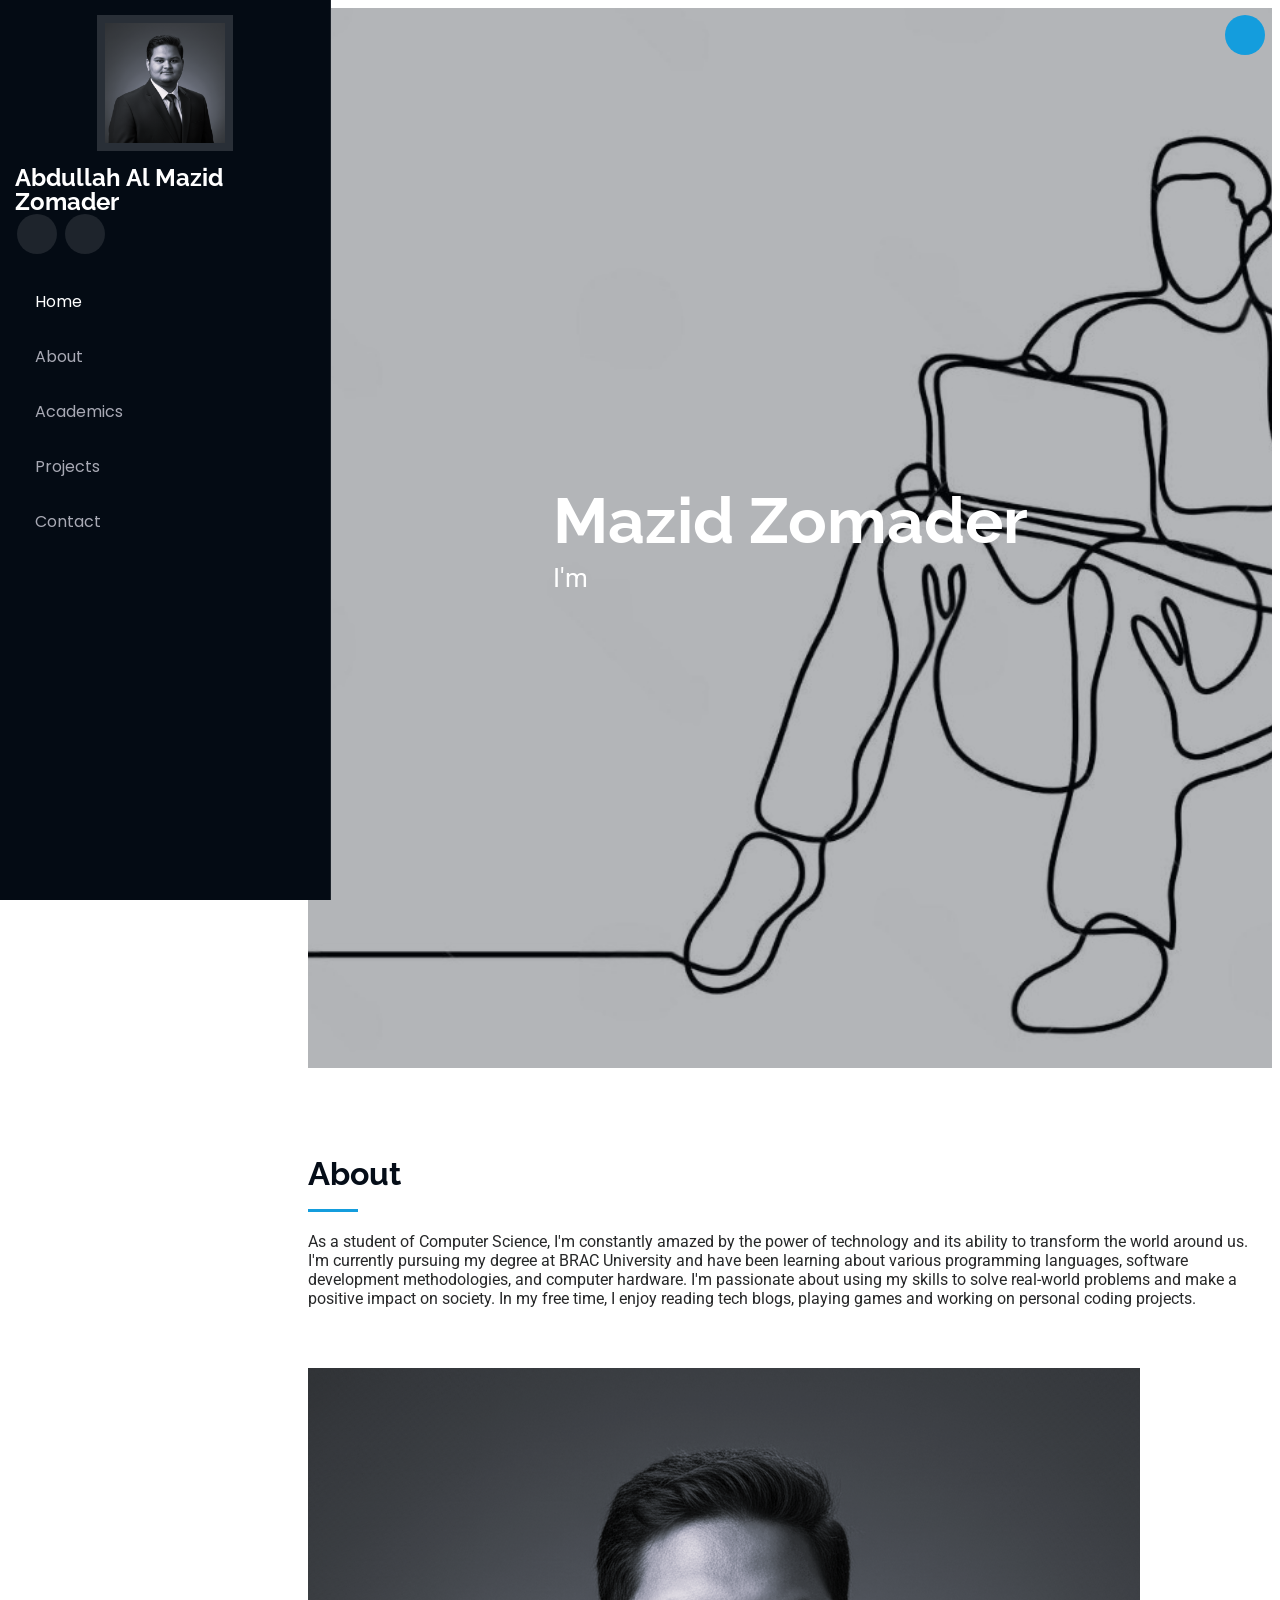
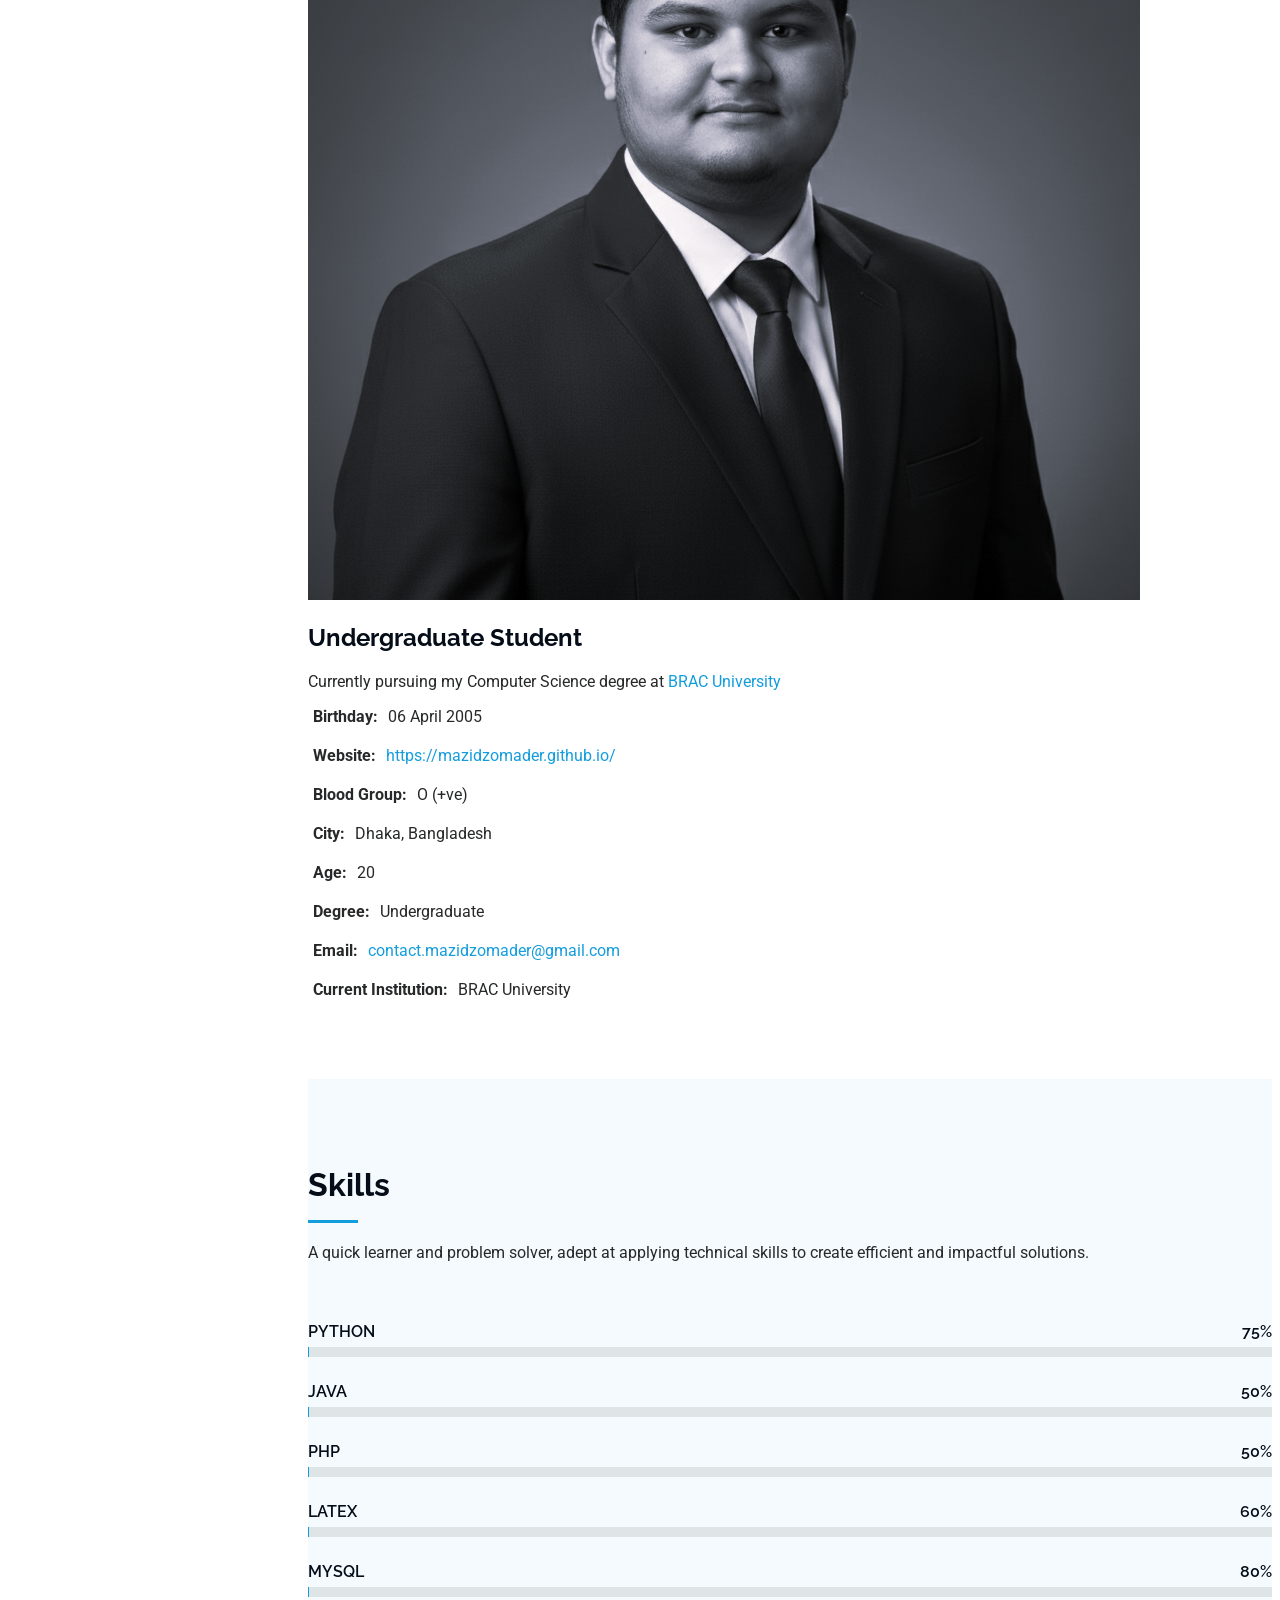
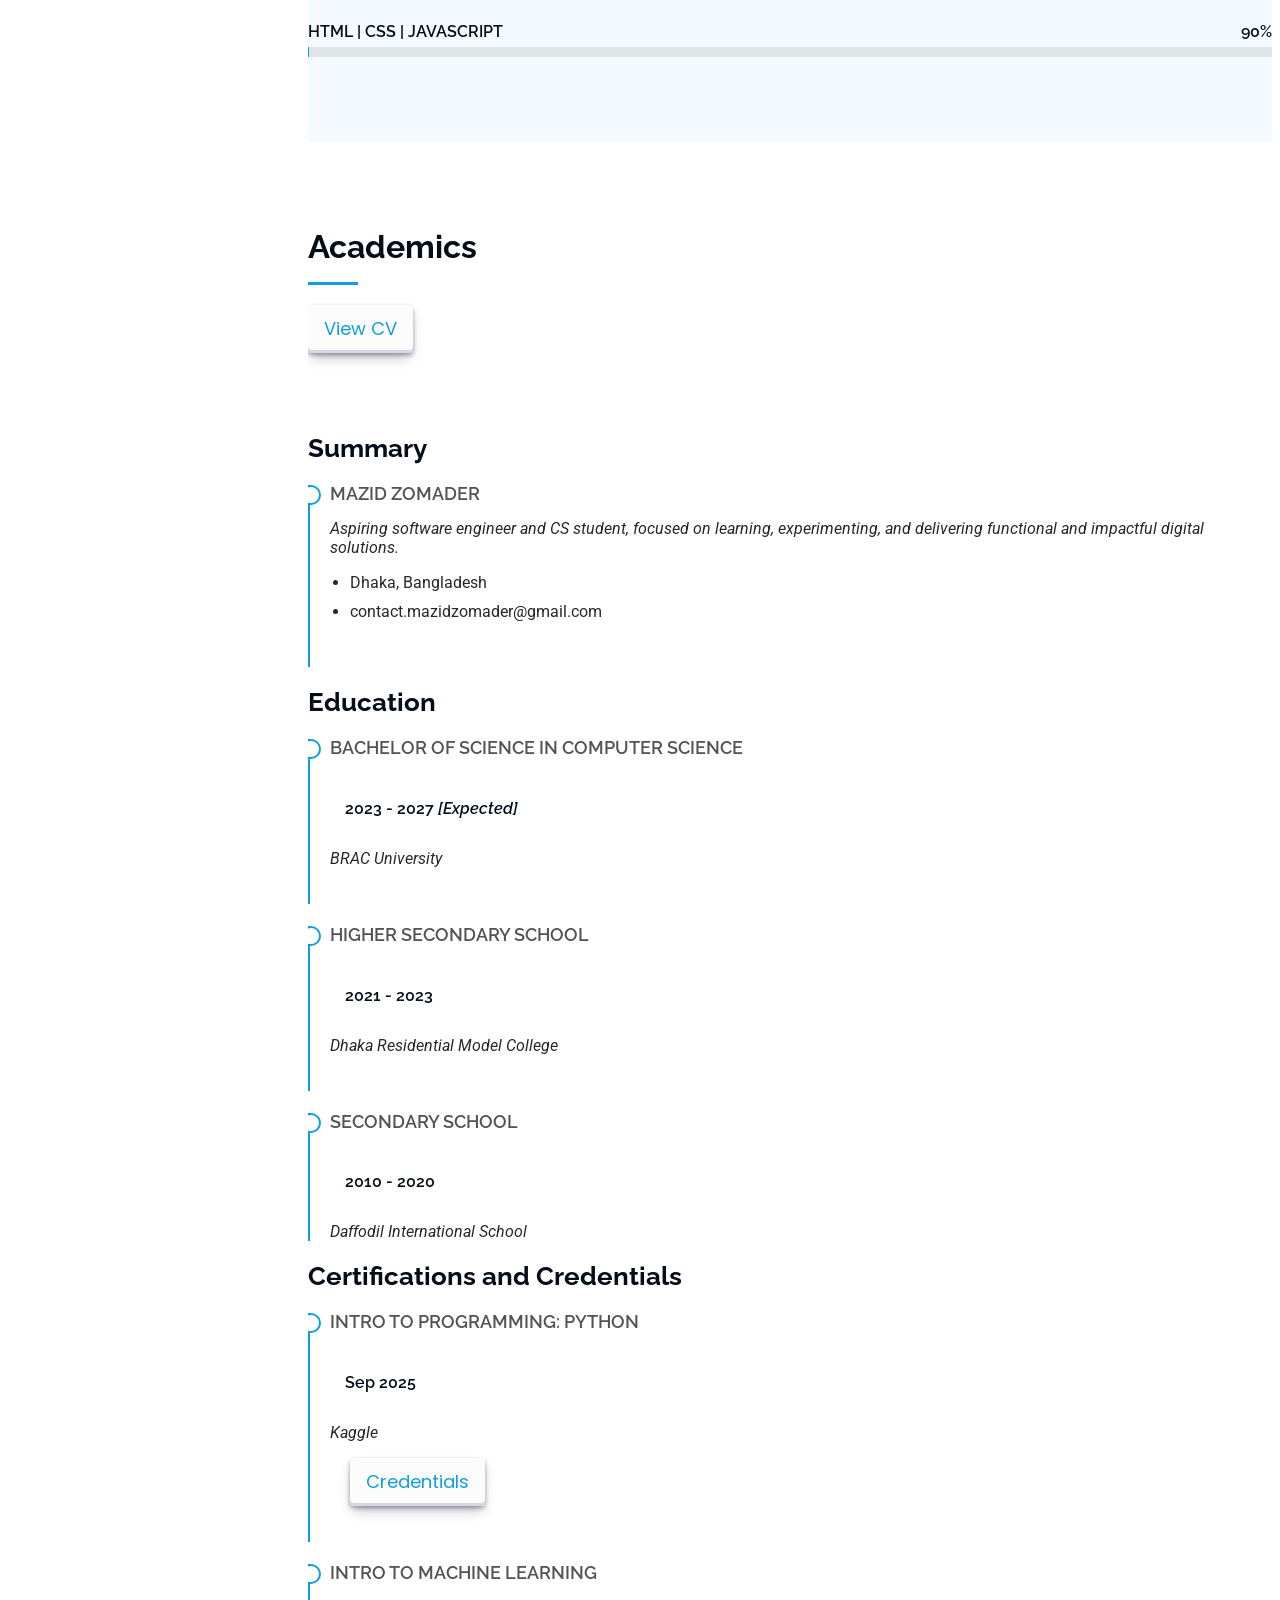
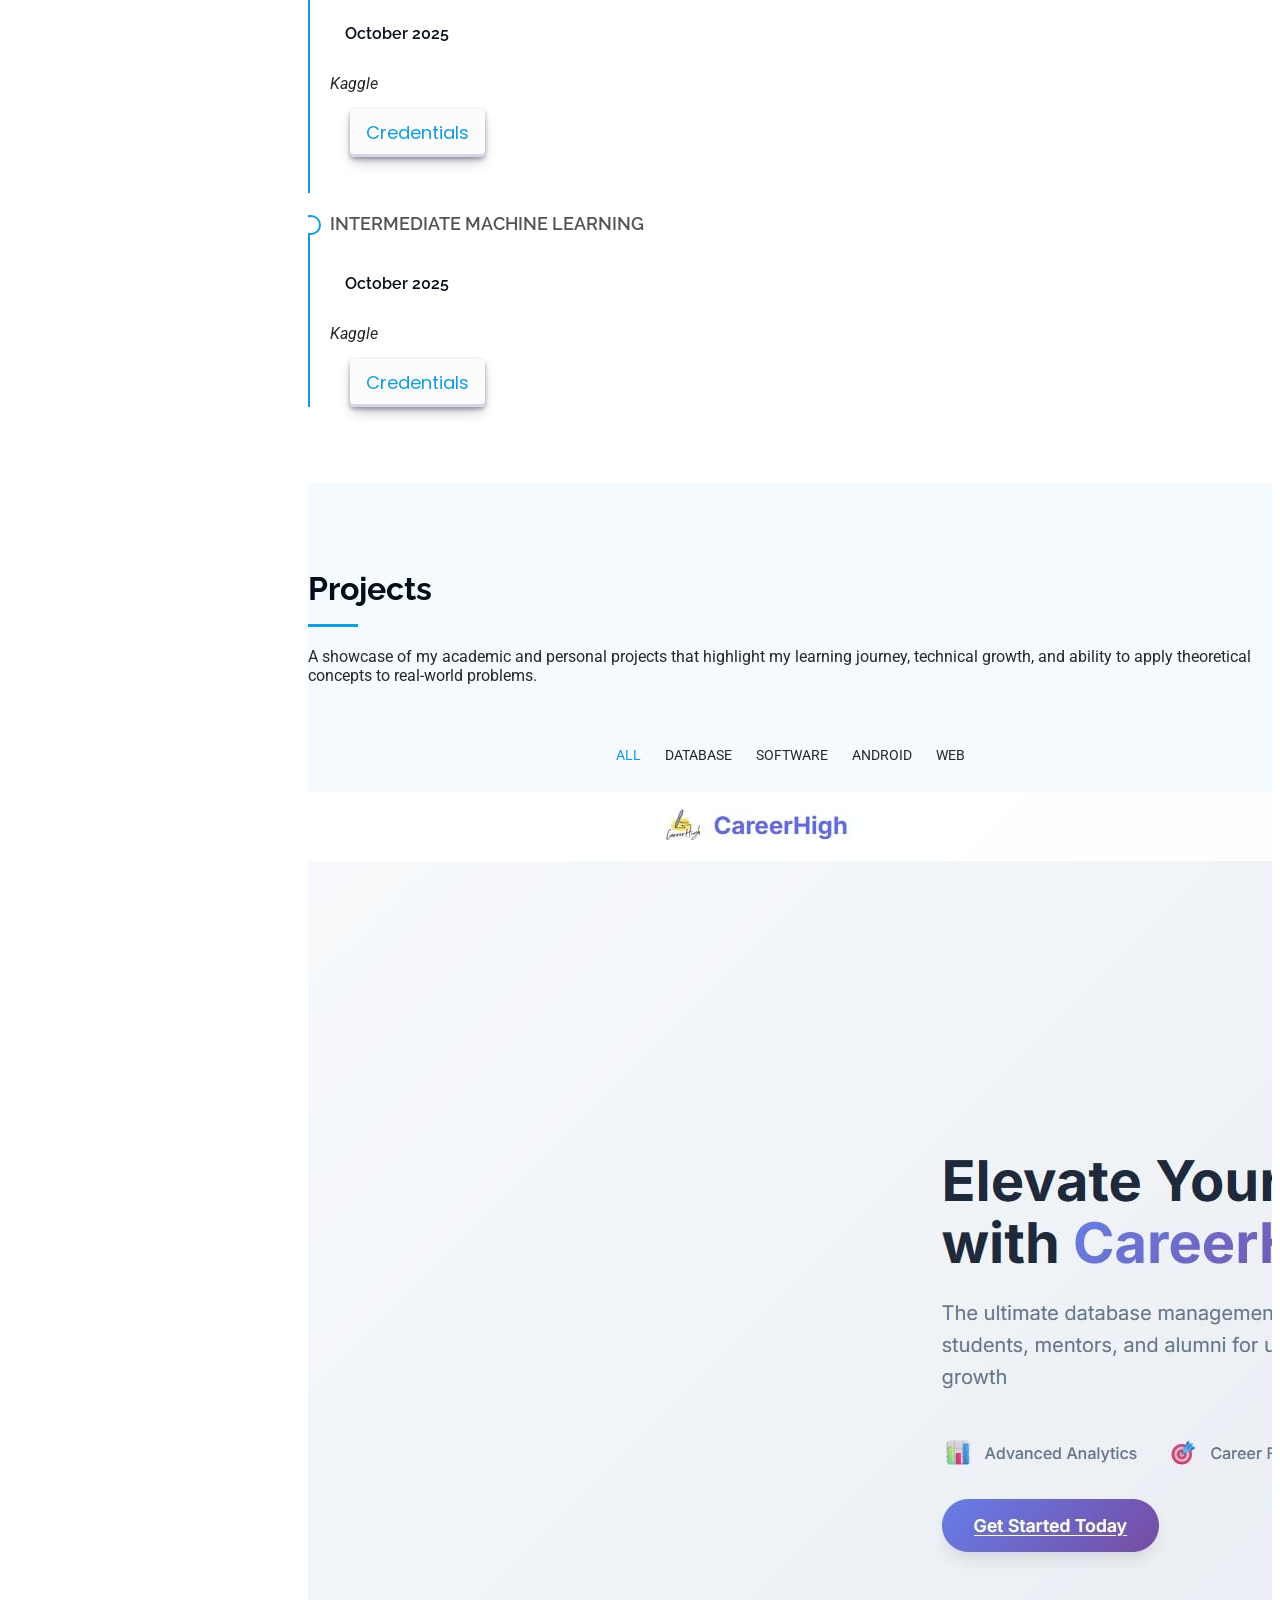
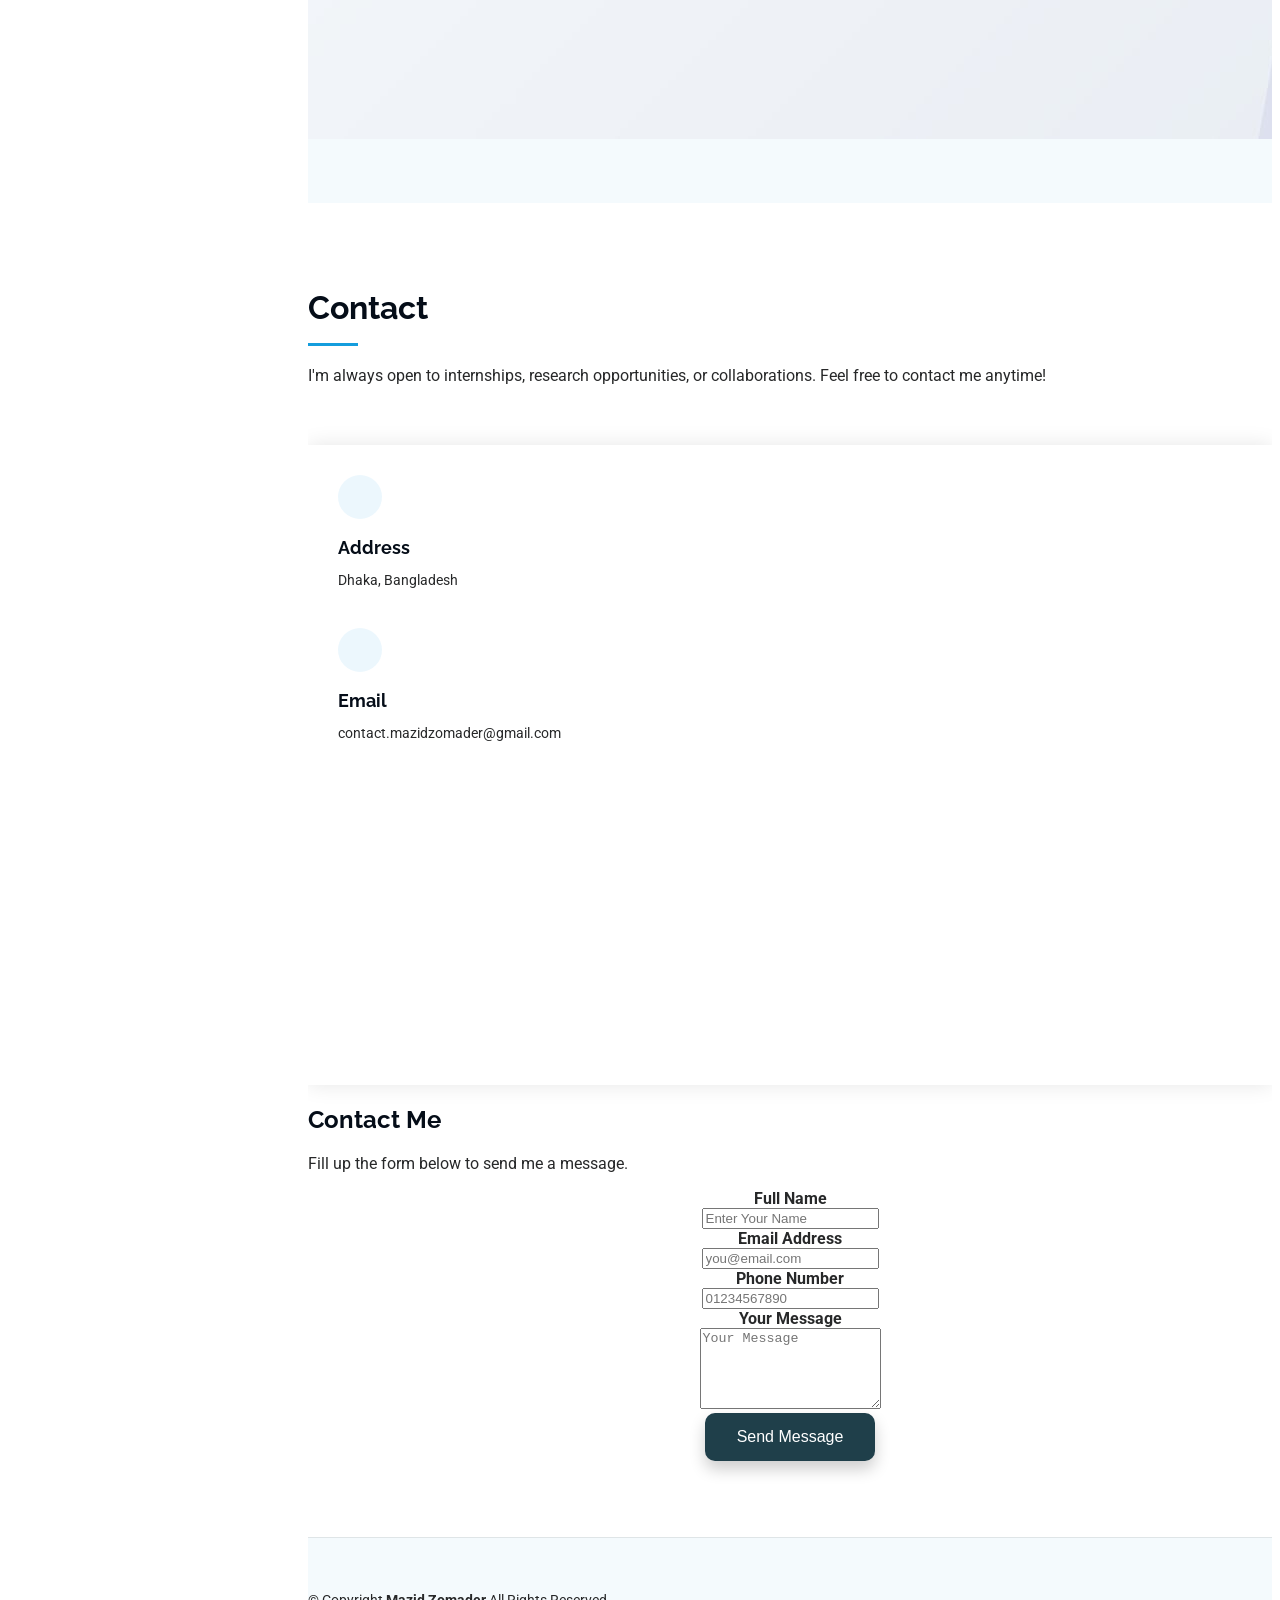
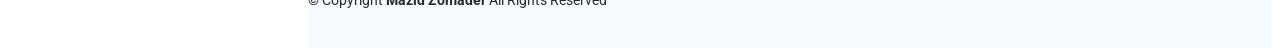
==== index.html @ c82b7bb8 "Update index.html" ====
<!DOCTYPE html>
<html lang="en">

<head>
  <meta charset="utf-8">
  <meta content="width=device-width, initial-scale=1.0" name="viewport">
  <title>MAZID || Portfolio</title>
  <meta content="" name="description">
  <meta content="" name="keywords">

  <!-- Favicons -->
  <link href="assets/img/favicon.jpg" rel="icon">

  <!-- Fonts -->
  <link href="https://fonts.googleapis.com" rel="preconnect">
  <link href="https://fonts.gstatic.com" rel="preconnect" crossorigin>
  <link href="https://fonts.googleapis.com/css2?family=Roboto:ital,wght@0,100;0,300;0,400;0,500;0,700;0,900;1,100;1,300;1,400;1,500;1,700;1,900&family=Poppins:ital,wght@0,100;0,200;0,300;0,400;0,500;0,600;0,700;0,800;0,900;1,100;1,200;1,300;1,400;1,500;1,600;1,700;1,800;1,900&family=Raleway:ital,wght@0,100;0,200;0,300;0,400;0,500;0,600;0,700;0,800;0,900;1,100;1,200;1,300;1,400;1,500;1,600;1,700;1,800;1,900&display=swap" rel="stylesheet">

  <!-- Vendor CSS Files -->
  <link href="assets/vendor/bootstrap/css/bootstrap.min.css" rel="stylesheet">
  <link href="assets/vendor/bootstrap-icons/bootstrap-icons.css" rel="stylesheet">
  <link href="assets/vendor/aos/aos.css" rel="stylesheet">
  <link href="assets/vendor/glightbox/css/glightbox.min.css" rel="stylesheet">
  <link href="assets/vendor/swiper/swiper-bundle.min.css" rel="stylesheet">

  <!-- Main CSS File -->
  <link href="assets/css/main.css" rel="stylesheet">

  <!-- =======================================================
  * Template Name: iPortfolio
  * Template URL: https://bootstrapmade.com/iportfolio-bootstrap-portfolio-websites-template/
  * Updated: Jun 29 2024 with Bootstrap v5.3.3
  * Author: BootstrapMade.com
  * License: https://bootstrapmade.com/license/
  ======================================================== -->
</head>

<body class="index-page">

  <header id="header" class="header dark-background d-flex flex-column">
    <i class="header-toggle d-xl-none bi bi-list"></i>

    <div class="profile-img">
      <img src="assets/img/my-profile-img.png" alt="" class="img-fluid rounded-circle">
    </div>

    <a href="index.html" class="logo d-flex align-items-center justify-content-center">
      <!-- Uncomment the line below if you also wish to use an image logo -->
      <!-- <img src="assets/img/logo.png" alt=""> -->
      <h1 class="sitename">Abdullah Al Mazid Zomader</h1>
    </a>

    <div class="social-links text-center">
      <a href="https://github.com/mazidzomader" class="github"><i class="bi bi-github"></i></a>
      <!-- <a href="#" class="facebook"><i class="bi bi-facebook"></i></a>
      <a href="#" class="instagram"><i class="bi bi-instagram"></i></a>
      <a href="#" class="google-plus"><i class="bi bi-skype"></i></a> -->
      <a href="https://www.linkedin.com/in/abdullah-al-mazid-zomader/" class="linkedin"><i class="bi bi-linkedin"></i></a>
    </div>

    <nav id="navmenu" class="navmenu">
      <ul>
        <li><a href="#hero" class="active"><i class="bi bi-house navicon"></i>Home</a></li>
        <li><a href="#about"><i class="bi bi-person navicon"></i> About</a></li>
        <li><a href="#resume"><i class="bi bi-file-earmark-text navicon"></i> Academics</a></li>
        <li><a href="#portfolio"><i class="bi bi-images navicon"></i> Projects</a></li>
        <!-- <li><a href="#services"><i class="bi bi-hdd-stack navicon"></i> Services</a></li>
        <li class="dropdown"><a href="#"><i class="bi bi-menu-button navicon"></i> <span>Dropdown</span> <i class="bi bi-chevron-down toggle-dropdown"></i></a>
          <ul>
            <li><a href="#">Dropdown 1</a></li>
            <li class="dropdown"><a href="#"><span>Deep Dropdown</span> <i class="bi bi-chevron-down toggle-dropdown"></i></a>
              <ul>
                <li><a href="#">Deep Dropdown 1</a></li>
                <li><a href="#">Deep Dropdown 2</a></li>
                <li><a href="#">Deep Dropdown 3</a></li>
                <li><a href="#">Deep Dropdown 4</a></li>
                <li><a href="#">Deep Dropdown 5</a></li>
              </ul>
            </li>
            <li><a href="#">Dropdown 2</a></li>
            <li><a href="#">Dropdown 3</a></li>
            <li><a href="#">Dropdown 4</a></li>
          </ul>
        </li> -->
        <li><a href="#contact"><i class="bi bi-envelope navicon"></i> Contact</a></li> 
      </ul>
    </nav>

  </header>

  <main class="main">
    <!-- <div id="myNotification" style="display: none;">
      <p>This page is under construction!</p>
      <button onclick="closeNotification()">Close</button>
    </div> -->
    
    <!-- Hero Section -->
    <section id="hero" class="hero section dark-background">

      <img src="assets/img/hero-bg.jpeg" alt="" data-aos="fade-in" class="">

      <div class="container" data-aos="fade-up" data-aos-delay="100">
        <h2>Mazid Zomader</h2>
        <p>I'm <span class="typed" data-typed-items="an Engineer, a Developer, a Photographer"></span><span class="typed-cursor typed-cursor--blink" aria-hidden="true"></span><span class="typed-cursor typed-cursor--blink" aria-hidden="true"></span></p>
      </div>

    </section><!-- /Hero Section -->

    <!-- About Section -->
    <section id="about" class="about section">

      <!-- Section Title -->
      <div class="container section-title" data-aos="fade-up">
        <h2>About</h2>
        <p>As a student of Computer Science, I'm constantly amazed by the power of technology and its ability to transform the world around us. I'm currently pursuing my degree at BRAC University and have been learning about various programming languages, software development methodologies, and computer hardware. I'm passionate about using my skills to solve real-world problems and make a positive impact on society. In my free time, I enjoy reading tech blogs, playing games and working on personal coding projects.</p>
      </div><!-- End Section Title -->

      <div class="container" data-aos="fade-up" data-aos-delay="100">

        <div class="row gy-4 justify-content-center">
          <div class="col-lg-4">
            <img src="assets/img/my-profile-img.png" class="img-fluid" alt="">
          </div>
          <div class="col-lg-8 content">
            <h2>Undergraduate Student</h2>
            <p class="fst-italic py-3">
              Currently pursuing my Computer Science degree at <a href = "https://www.bracu.ac.bd/">BRAC University</a>
            </p>
            <div class="row">
              <div class="col-lg-6">
                <ul>
                  <li><i class="bi bi-chevron-right"></i> <strong>Birthday:</strong> <span>06 April 2005</span></li>
                  <li><i class="bi bi-chevron-right"></i> <strong>Website:</strong> <span></span><a href = "https://mazidzomader.github.io/">https://mazidzomader.github.io/</a></li>
                  <li><i class="bi bi-chevron-right"></i> <strong>Blood Group:</strong> <span>O (+ve)</span></li>
                  <li><i class="bi bi-chevron-right"></i> <strong>City:</strong> <span>Dhaka, Bangladesh</span></li>
                </ul>
              </div>
              <div class="col-lg-6">
                <ul>
                  <li><i class="bi bi-chevron-right"></i> <strong>Age:</strong> <span>20</span></li>
                  <li><i class="bi bi-chevron-right"></i> <strong>Degree:</strong> <span>Undergraduate</span></li>
                  <li><i class="bi bi-chevron-right"></i> <strong>Email:</strong> <span><a href = "mailto:contact.mazidzomader@gmail.com">contact.mazidzomader@gmail.com</a></span></li>
                  <li><i class="bi bi-chevron-right"></i> <strong>Current Institution:</strong> <span>BRAC University</span></li>
                </ul>
              </div>
            </div>
            <!-- <p class="py-3">
              Officiis eligendi itaque labore et dolorum mollitia officiis optio vero. Quisquam sunt adipisci omnis et ut. Nulla accusantium dolor incidunt officia tempore. Et eius omnis.
              Cupiditate ut dicta maxime officiis quidem quia. Sed et consectetur qui quia repellendus itaque neque.
            </p> -->
          </div>
        </div>

      </div>

    </section><!-- /About Section -->

    <!-- Stats Section 
    <section id="stats" class="stats section">

      <div class="container" data-aos="fade-up" data-aos-delay="100">

        <div class="row gy-4">

          <div class="col-lg-3 col-md-6">
            <div class="stats-item">
              <i class="bi bi-emoji-smile"></i>
              <span data-purecounter-start="0" data-purecounter-end="232" data-purecounter-duration="1" class="purecounter"></span>
              <p><strong>Happy Clients</strong> <span>consequuntur quae</span></p>
            </div>
          </div> 

          <div class="col-lg-3 col-md-6">
            <div class="stats-item">
              <i class="bi bi-journal-richtext"></i>
              <span data-purecounter-start="0" data-purecounter-end="521" data-purecounter-duration="1" class="purecounter"></span>
              <p><strong>Projects</strong> <span>adipisci atque cum quia aut</span></p>
            </div>
          </div>
          <div class="col-lg-3 col-md-6">
            <div class="stats-item">
              <i class="bi bi-headset"></i>
              <span data-purecounter-start="0" data-purecounter-end="1453" data-purecounter-duration="1" class="purecounter"></span>
              <p><strong>Hours Of Support</strong> <span>aut commodi quaerat</span></p>
            </div>
          </div>

          <div class="col-lg-3 col-md-6">
            <div class="stats-item">
              <i class="bi bi-people"></i>
              <span data-purecounter-start="0" data-purecounter-end="32" data-purecounter-duration="1" class="purecounter"></span>
              <p><strong>Hard Workers</strong> <span>rerum asperiores dolor</span></p>
            </div>
          </div>

        </div>

      </div>

    </section>/Stats Section -->

    <!-- Skills Section -->
    <section id="skills" class="skills section light-background">

      <!-- Section Title -->
      <div class="container section-title" data-aos="fade-up">
        <h2>Skills</h2>
        <p>A quick learner and problem solver, adept at applying technical skills to create efficient and impactful solutions.</p>
      </div><!-- End Section Title -->

      <div class="container" data-aos="fade-up" data-aos-delay="100">

        <div class="row skills-content skills-animation">

          <div class="col-lg-6">

            <div class="progress">
              <span class="skill"><span>Python</span> <i class="val">75%</i></span>
              <div class="progress-bar-wrap">
                <div class="progress-bar" role="progressbar" aria-valuenow="75" aria-valuemin="0" aria-valuemax="75"></div>
              </div>
            </div><!-- End Skills Item -->

            <div class="progress">
              <span class="skill"><span>Java</span> <i class="val">50%</i></span>
              <div class="progress-bar-wrap">
                <div class="progress-bar" role="progressbar" aria-valuenow="50" aria-valuemin="0" aria-valuemax="50"></div>
              </div>
            </div><!-- End Skills Item -->

            <div class="progress">
              <span class="skill"><span>PHP</span> <i class="val">50%</i></span>
              <div class="progress-bar-wrap">
                <div class="progress-bar" role="progressbar" aria-valuenow="50" aria-valuemin="0" aria-valuemax="50"></div>
              </div>
            </div><!-- End Skills Item -->

          </div>

          <div class="col-lg-6">

            <div class="progress">
              <span class="skill"><span>Latex</span> <i class="val">60%</i></span>
              <div class="progress-bar-wrap">
                <div class="progress-bar" role="progressbar" aria-valuenow="60" aria-valuemin="0" aria-valuemax="60"></div>
              </div>
            </div><!-- End Skills Item -->

            <div class="progress">
              <span class="skill"><span>MySQL</span> <i class="val">80%</i></span>
              <div class="progress-bar-wrap">
                <div class="progress-bar" role="progressbar" aria-valuenow="80" aria-valuemin="0" aria-valuemax="80"></div>
              </div>
            </div><!-- End Skills Item -->

            <div class="progress">
              <span class="skill"><span>HTML | CSS | Javascript</span> <i class="val">90%</i></span>
              <div class="progress-bar-wrap">
                <div class="progress-bar" role="progressbar" aria-valuenow="90" aria-valuemin="0" aria-valuemax="90"></div>
              </div>
            </div><!-- End Skills Item -->

          </div>

        </div>

      </div>

    </section><!-- /Skills Section -->

    <!-- Resume Section -->
    <section id="resume" class="resume section">

      <!-- Section Title -->
      <div class="container section-title" data-aos="fade-up">
        <h2>Academics</h2>
        <button class="button-30" role="button"><a href = "https://drive.google.com/file/d/1fDNzbJQZVZAIjp-kpCPCDbw_G-Gh_mZn/view?usp=sharing">View CV</a></button>
      </div><!-- End Section Title -->

      <div class="container">

        <div class="row">

          <div class="col-lg-6" data-aos="fade-up" data-aos-delay="100">
            <h3 class="resume-title">Summary</h3>

            <div class="resume-item pb-0">
              <h4>Mazid Zomader</h4>
              <p><em>Aspiring software engineer and CS student, focused on learning, experimenting, and delivering functional and impactful digital solutions.</em></p>
              <ul>
                <li>Dhaka, Bangladesh</li>
                <!-- <li>(123) 456-7891</li> -->
                <li>contact.mazidzomader@gmail.com</li>
              </ul>
            </div><!-- Edn Resume Item -->

            <h3 class="resume-title">Education</h3>
            <div class="resume-item">
              <h4>Bachelor of Science in Computer Science  </h4>
              <h5>2023 - 2027 <i>[Expected]</i></h5>
              <p><em>BRAC University</em></p>
            </div><!-- Edn Resume Item -->
            
            <div class="resume-item">
              <h4>Higher Secondary School</h4>
              <h5>2021 - 2023</h5>
              <p><em>Dhaka Residential Model College</em></p>
            </div><!-- Edn Resume Item -->
            <div class="resume-item">
              <h4>Secondary School</h4>
              <h5>2010 - 2020</h5>
              <p><em>Daffodil International School</em></p>
            </div><!-- Edn Resume Item -->


          </div>

          <div class="col-lg-6" data-aos="fade-up" data-aos-delay="200">
            <h3 class="resume-title">Certifications and Credentials</h3>
            <div class="resume-item">
              <h4>Intro to Programming: Python</h4>
              <h5>Sep 2025</h5>
              <p><em>Kaggle </em></p>
              <ul>
                <button class="button-30" role="button"><a href = "https://www.kaggle.com/learn/certification/mazidzomader/python" target="_blank">Credentials</a></button>
              </ul>
            </div><!-- Edn Resume Item -->

            <div class="resume-item">
              <h4>Intro to Machine Learning</h4>
              <h5>October 2025</h5>
              <p><em>Kaggle</em></p>
              <ul>
                <button class="button-30" role="button"><a href = "https://www.kaggle.com/learn/certification/mazidzomader/intro-to-machine-learning" target="_blank">Credentials</a></button>
              </ul>
            </div><!-- Edn Resume Item -->

            <div class="resume-item">
              <h4>Intermediate Machine Learning</h4>
              <h5>October 2025</h5>
              <p><em>Kaggle</em></p>
              <ul>
                <button class="button-30" role="button"><a href = "https://www.kaggle.com/learn/certification/mazidzomader/intermediate-machine-learning" target="_blank">Credentials</a></button>
              </ul>
            </div><!-- Edn Resume Item -->

            

          </div>

        </div>

      </div>

    </section><!-- /Resume Section -->

    <!-- Portfolio Section -->
    <section id="portfolio" class="portfolio section light-background">

      <!-- Section Title -->
      <div class="container section-title" data-aos="fade-up">
        <h2>Projects</h2>
        <p>A showcase of my academic and personal projects that highlight my learning journey, technical growth, and ability to apply theoretical concepts to real-world problems.</p>
      </div><!-- End Section Title -->

      <div class="container">

        <div class="isotope-layout" data-default-filter="*" data-layout="masonry" data-sort="original-order">

          <ul class="portfolio-filters isotope-filters" data-aos="fade-up" data-aos-delay="100">
            <li data-filter="*" class="filter-active">All</li>
            <li data-filter=".filter-app">Database</li><!-- App -->
            <li data-filter=".filter-product">Software</li><!-- Product -->
            <li data-filter=".filter-branding">Android</li><!-- -->
            <li data-filter=".filter-books">Web</li><!-- Books -->
          </ul><!-- End Portfolio Filters -->

          <div class="row gy-4 isotope-container" data-aos="fade-up" data-aos-delay="200">

            <div class="col-lg-4 col-md-6 portfolio-item isotope-item filter-app">
              <div class="portfolio-content h-100">
                <img src="assets/img/portfolio/app-1.jpg" class="img-fluid" alt="">
                <div class="portfolio-info">
                  <h4>CareerHigh</h4>
                  <p>A web app to plan and track career roadmap</p>
                  <a href="assets/img/portfolio/app-1.jpg" title="App 1" data-gallery="portfolio-gallery-app" class="glightbox preview-link"><i class="bi bi-zoom-in"></i></a>
                  <a href="https://github.com/mazidzomader/CSE370-Project-CareerHigh" target="_blank" title="More Details" class="details-link"><i class="bi bi-link-45deg"></i></a>
                </div>
              </div>
            </div><!-- End Portfolio Item -->

            <!-- <div class="col-lg-4 col-md-6 portfolio-item isotope-item filter-product">
              <div class="portfolio-content h-100">
                <img src="assets/img/portfolio/product-1.jpg" class="img-fluid" alt="">
                <div class="portfolio-info">
                  <h4>Product 1</h4>
                  <p>Lorem ipsum, dolor sit amet consectetur</p>
                  <a href="assets/img/portfolio/product-1.jpg" title="Product 1" data-gallery="portfolio-gallery-product" class="glightbox preview-link"><i class="bi bi-zoom-in"></i></a>
                  <a href="portfolio-details.html" title="More Details" class="details-link"><i class="bi bi-link-45deg"></i></a>
                </div>
              </div>
            </div>End Portfolio Item -->

            <!-- <div class="col-lg-4 col-md-6 portfolio-item isotope-item filter-branding">
              <div class="portfolio-content h-100">
                <img src="assets/img/portfolio/branding-1.jpg" class="img-fluid" alt="">
                <div class="portfolio-info">
                  <h4>Branding 1</h4>
                  <p>Lorem ipsum, dolor sit amet consectetur</p>
                  <a href="assets/img/portfolio/branding-1.jpg" title="Branding 1" data-gallery="portfolio-gallery-branding" class="glightbox preview-link"><i class="bi bi-zoom-in"></i></a>
                  <a href="portfolio-details.html" title="More Details" class="details-link"><i class="bi bi-link-45deg"></i></a>
                </div>
              </div>
            </div>End Portfolio Item -->

            <!-- <div class="col-lg-4 col-md-6 portfolio-item isotope-item filter-books">
              <div class="portfolio-content h-100">
                <img src="assets/img/portfolio/books-1.jpg" class="img-fluid" alt="">
                <div class="portfolio-info">
                  <h4>Books 1</h4>
                  <p>Lorem ipsum, dolor sit amet consectetur</p>
                  <a href="assets/img/portfolio/books-1.jpg" title="Branding 1" data-gallery="portfolio-gallery-book" class="glightbox preview-link"><i class="bi bi-zoom-in"></i></a>
                  <a href="portfolio-details.html" title="More Details" class="details-link"><i class="bi bi-link-45deg"></i></a>
                </div>
              </div>
            </div>End Portfolio Item -->

            <!-- <div class="col-lg-4 col-md-6 portfolio-item isotope-item filter-app">
              <div class="portfolio-content h-100">
                <img src="assets/img/portfolio/app-2.jpg" class="img-fluid" alt="">
                <div class="portfolio-info">
                  <h4>App 2</h4>
                  <p>Lorem ipsum, dolor sit amet consectetur</p>
                  <a href="assets/img/portfolio/app-2.jpg" title="App 2" data-gallery="portfolio-gallery-app" class="glightbox preview-link"><i class="bi bi-zoom-in"></i></a>
                  <a href="portfolio-details.html" title="More Details" class="details-link"><i class="bi bi-link-45deg"></i></a>
                </div>
              </div>
            </div>End Portfolio Item -->

            <!-- <div class="col-lg-4 col-md-6 portfolio-item isotope-item filter-product">
              <div class="portfolio-content h-100">
                <img src="assets/img/portfolio/product-2.jpg" class="img-fluid" alt="">
                <div class="portfolio-info">
                  <h4>Product 2</h4>
                  <p>Lorem ipsum, dolor sit amet consectetur</p>
                  <a href="assets/img/portfolio/product-2.jpg" title="Product 2" data-gallery="portfolio-gallery-product" class="glightbox preview-link"><i class="bi bi-zoom-in"></i></a>
                  <a href="portfolio-details.html" title="More Details" class="details-link"><i class="bi bi-link-45deg"></i></a>
                </div>
              </div>
            </div>End Portfolio Item -->

            <!-- <div class="col-lg-4 col-md-6 portfolio-item isotope-item filter-branding">
              <div class="portfolio-content h-100">
                <img src="assets/img/portfolio/branding-2.jpg" class="img-fluid" alt="">
                <div class="portfolio-info">
                  <h4>Branding 2</h4>
                  <p>Lorem ipsum, dolor sit amet consectetur</p>
                  <a href="assets/img/portfolio/branding-2.jpg" title="Branding 2" data-gallery="portfolio-gallery-branding" class="glightbox preview-link"><i class="bi bi-zoom-in"></i></a>
                  <a href="portfolio-details.html" title="More Details" class="details-link"><i class="bi bi-link-45deg"></i></a>
                </div>
              </div>
            </div> End Portfolio Item 

            <div class="col-lg-4 col-md-6 portfolio-item isotope-item filter-books">
              <div class="portfolio-content h-100">
                <img src="assets/img/portfolio/books-2.jpg" class="img-fluid" alt="">
                <div class="portfolio-info">
                  <h4>Books 2</h4>
                  <p>Lorem ipsum, dolor sit amet consectetur</p>
                  <a href="assets/img/portfolio/books-2.jpg" title="Branding 2" data-gallery="portfolio-gallery-book" class="glightbox preview-link"><i class="bi bi-zoom-in"></i></a>
                  <a href="portfolio-details.html" title="More Details" class="details-link"><i class="bi bi-link-45deg"></i></a>
                </div>
              </div>
            </div>End Portfolio Item 

            <div class="col-lg-4 col-md-6 portfolio-item isotope-item filter-app">
              <div class="portfolio-content h-100">
                <img src="assets/img/portfolio/app-3.jpg" class="img-fluid" alt="">
                <div class="portfolio-info">
                  <h4>App 3</h4>
                  <p>Lorem ipsum, dolor sit amet consectetur</p>
                  <a href="assets/img/portfolio/app-3.jpg" title="App 3" data-gallery="portfolio-gallery-app" class="glightbox preview-link"><i class="bi bi-zoom-in"></i></a>
                  <a href="portfolio-details.html" title="More Details" class="details-link"><i class="bi bi-link-45deg"></i></a>
                </div>
              </div>
            </div>End Portfolio Item 

            <div class="col-lg-4 col-md-6 portfolio-item isotope-item filter-product">
              <div class="portfolio-content h-100">
                <img src="assets/img/portfolio/product-3.jpg" class="img-fluid" alt="">
                <div class="portfolio-info">
                  <h4>Product 3</h4>
                  <p>Lorem ipsum, dolor sit amet consectetur</p>
                  <a href="assets/img/portfolio/product-3.jpg" title="Product 3" data-gallery="portfolio-gallery-product" class="glightbox preview-link"><i class="bi bi-zoom-in"></i></a>
                  <a href="portfolio-details.html" title="More Details" class="details-link"><i class="bi bi-link-45deg"></i></a>
                </div>
              </div>
            </div>End Portfolio Item 

            <div class="col-lg-4 col-md-6 portfolio-item isotope-item filter-branding">
              <div class="portfolio-content h-100">
                <img src="assets/img/portfolio/branding-3.jpg" class="img-fluid" alt="">
                <div class="portfolio-info">
                  <h4>Branding 3</h4>
                  <p>Lorem ipsum, dolor sit amet consectetur</p>
                  <a href="assets/img/portfolio/branding-3.jpg" title="Branding 2" data-gallery="portfolio-gallery-branding" class="glightbox preview-link"><i class="bi bi-zoom-in"></i></a>
                  <a href="portfolio-details.html" title="More Details" class="details-link"><i class="bi bi-link-45deg"></i></a>
                </div>
              </div>
            </div>End Portfolio Item 

            <div class="col-lg-4 col-md-6 portfolio-item isotope-item filter-books">
              <div class="portfolio-content h-100">
                <img src="assets/img/portfolio/books-3.jpg" class="img-fluid" alt="">
                <div class="portfolio-info">
                  <h4>Books 3</h4>
                  <p>Lorem ipsum, dolor sit amet consectetur</p>
                  <a href="assets/img/portfolio/books-3.jpg" title="Branding 3" data-gallery="portfolio-gallery-book" class="glightbox preview-link"><i class="bi bi-zoom-in"></i></a>
                  <a href="portfolio-details.html" title="More Details" class="details-link"><i class="bi bi-link-45deg"></i></a>
                </div>
              </div>
            </div>End Portfolio Item

          </div> End Portfolio Container -->

        </div>

      </div>

    </section><!-- /Portfolio Section -->

    <!-- Services Section
    <section id="services" class="services section">

       Section Title 
      <div class="container section-title" data-aos="fade-up">
        <h2>Services</h2>
        <p>Magnam dolores commodi suscipit. Necessitatibus eius consequatur ex aliquid fuga eum quidem. Sit sint consectetur velit. Quisquam quos quisquam cupiditate. Et nemo qui impedit suscipit alias ea. Quia fugiat sit in iste officiis commodi quidem hic quas.</p>
      </div>End Section Title 

      <div class="container">

        <div class="row gy-4">

          <div class="col-lg-4 col-md-6 service-item d-flex" data-aos="fade-up" data-aos-delay="100">
            <div class="icon flex-shrink-0"><i class="bi bi-briefcase"></i></div>
            <div>
              <h4 class="title"><a href="service-details.html" class="stretched-link">Lorem Ipsum</a></h4>
              <p class="description">Voluptatum deleniti atque corrupti quos dolores et quas molestias excepturi sint occaecati cupiditate non provident</p>
            </div>
          </div>
          <!-- End Service Item 

          <div class="col-lg-4 col-md-6 service-item d-flex" data-aos="fade-up" data-aos-delay="200">
            <div class="icon flex-shrink-0"><i class="bi bi-card-checklist"></i></div>
            <div>
              <h4 class="title"><a href="service-details.html" class="stretched-link">Dolor Sitema</a></h4>
              <p class="description">Minim veniam, quis nostrud exercitation ullamco laboris nisi ut aliquip ex ea commodo consequat tarad limino ata</p>
            </div>
          </div><!-- End Service Item 

          <div class="col-lg-4 col-md-6 service-item d-flex" data-aos="fade-up" data-aos-delay="300">
            <div class="icon flex-shrink-0"><i class="bi bi-bar-chart"></i></div>
            <div>
              <h4 class="title"><a href="service-details.html" class="stretched-link">Sed ut perspiciatis</a></h4>
              <p class="description">Duis aute irure dolor in reprehenderit in voluptate velit esse cillum dolore eu fugiat nulla pariatur</p>
            </div>
          </div><!-- End Service Item 

          <div class="col-lg-4 col-md-6 service-item d-flex" data-aos="fade-up" data-aos-delay="400">
            <div class="icon flex-shrink-0"><i class="bi bi-binoculars"></i></div>
            <div>
              <h4 class="title"><a href="service-details.html" class="stretched-link">Magni Dolores</a></h4>
              <p class="description">Excepteur sint occaecat cupidatat non proident, sunt in culpa qui officia deserunt mollit anim id est laborum</p>
            </div>
          </div><!-- End Service Item 

          <div class="col-lg-4 col-md-6 service-item d-flex" data-aos="fade-up" data-aos-delay="500">
            <div class="icon flex-shrink-0"><i class="bi bi-brightness-high"></i></div>
            <div>
              <h4 class="title"><a href="service-details.html" class="stretched-link">Nemo Enim</a></h4>
              <p class="description">At vero eos et accusamus et iusto odio dignissimos ducimus qui blanditiis praesentium voluptatum deleniti atque</p>
            </div>
          </div><!-- End Service Item 

          <div class="col-lg-4 col-md-6 service-item d-flex" data-aos="fade-up" data-aos-delay="600">
            <div class="icon flex-shrink-0"><i class="bi bi-calendar4-week"></i></div>
            <div>
              <h4 class="title"><a href="service-details.html" class="stretched-link">Eiusmod Tempor</a></h4>
              <p class="description">Et harum quidem rerum facilis est et expedita distinctio. Nam libero tempore, cum soluta nobis est eligendi</p>
            </div>
          </div><!-- End Service Item 

        </div>

      </div>

    </section><!-- /Services Section 

    <!-- Testimonials Section 
    <section id="testimonials" class="testimonials section light-background">

      <!-- Section Title 
      <div class="container section-title" data-aos="fade-up">
        <h2>Testimonials</h2>
        <p>Necessitatibus eius consequatur ex aliquid fuga eum quidem sint consectetur velit</p>
      </div><!-- End Section Title 

      <div class="container" data-aos="fade-up" data-aos-delay="100">

        <div class="swiper init-swiper">
          <script type="application/json" class="swiper-config">
            {
              "loop": true,
              "speed": 600,
              "autoplay": {
                "delay": 5000
              },
              "slidesPerView": "auto",
              "pagination": {
                "el": ".swiper-pagination",
                "type": "bullets",
                "clickable": true
              },
              "breakpoints": {
                "320": {
                  "slidesPerView": 1,
                  "spaceBetween": 40
                },
                "1200": {
                  "slidesPerView": 3,
                  "spaceBetween": 1
                }
              }
            }
          </script>
          <div class="swiper-wrapper">

            <div class="swiper-slide">
              <div class="testimonial-item">
                <p>
                  <i class="bi bi-quote quote-icon-left"></i>
                  <span>Proin iaculis purus consequat sem cure digni ssim donec porttitora entum suscipit rhoncus. Accusantium quam, ultricies eget id, aliquam eget nibh et. Maecen aliquam, risus at semper.</span>
                  <i class="bi bi-quote quote-icon-right"></i>
                </p>
                <img src="assets/img/testimonials/testimonials-1.jpg" class="testimonial-img" alt="">
                <h3>Saul Goodman</h3>
                <h4>Ceo &amp; Founder</h4>
              </div>
            </div><!-- End testimonial item 

            <div class="swiper-slide">
              <div class="testimonial-item">
                <p>
                  <i class="bi bi-quote quote-icon-left"></i>
                  <span>Export tempor illum tamen malis malis eram quae irure esse labore quem cillum quid malis quorum velit fore eram velit sunt aliqua noster fugiat irure amet legam anim culpa.</span>
                  <i class="bi bi-quote quote-icon-right"></i>
                </p>
                <img src="assets/img/testimonials/testimonials-2.jpg" class="testimonial-img" alt="">
                <h3>Sara Wilsson</h3>
                <h4>Designer</h4>
              </div>
            </div><!-- End testimonial item 

            <div class="swiper-slide">
              <div class="testimonial-item">
                <p>
                  <i class="bi bi-quote quote-icon-left"></i>
                  <span>Enim nisi quem export duis labore cillum quae magna enim sint quorum nulla quem veniam duis minim tempor labore quem eram duis noster aute amet eram fore quis sint minim.</span>
                  <i class="bi bi-quote quote-icon-right"></i>
                </p>
                <img src="assets/img/testimonials/testimonials-3.jpg" class="testimonial-img" alt="">
                <h3>Jena Karlis</h3>
                <h4>Store Owner</h4>
              </div>
            </div><!-- End testimonial item 

            <div class="swiper-slide">
              <div class="testimonial-item">
                <p>
                  <i class="bi bi-quote quote-icon-left"></i>
                  <span>Fugiat enim eram quae cillum dolore dolor amet nulla culpa multos export minim fugiat dolor enim duis veniam ipsum anim magna sunt elit fore quem dolore labore illum veniam.</span>
                  <i class="bi bi-quote quote-icon-right"></i>
                </p>
                <img src="assets/img/testimonials/testimonials-4.jpg" class="testimonial-img" alt="">
                <h3>Matt Brandon</h3>
                <h4>Freelancer</h4>
              </div>
            </div><!-- End testimonial item

            <div class="swiper-slide">
              <div class="testimonial-item">
                <p>
                  <i class="bi bi-quote quote-icon-left"></i>
                  <span>Quis quorum aliqua sint quem legam fore sunt eram irure aliqua veniam tempor noster veniam sunt culpa nulla illum cillum fugiat legam esse veniam culpa fore nisi cillum quid.</span>
                  <i class="bi bi-quote quote-icon-right"></i>
                </p>
                <img src="assets/img/testimonials/testimonials-5.jpg" class="testimonial-img" alt="">
                <h3>John Larson</h3>
                <h4>Entrepreneur</h4>
              </div>
            </div><!-- End testimonial item

          </div>
          <div class="swiper-pagination"></div>
        </div>

      </div>

    </section><!-- /Testimonials Section -->

    <!-- Contact Section -->
    <section id="contact" class="contact section">

      <!-- Section Title -->
      <div class="container section-title" data-aos="fade-up">
        <h2>Contact</h2>
        <p>I'm always open to internships, research opportunities, or collaborations. Feel free to contact me anytime!</p>
      </div><!-- End Section Title -->

      <div class="container" data-aos="fade-up" data-aos-delay="100">

        <div class="row gy-4">

          <div class="col-lg-5">

            <div class="info-wrap">
              <div class="info-item d-flex" data-aos="fade-up" data-aos-delay="200">
                <i class="bi bi-geo-alt flex-shrink-0"></i>
                <div>
                  <h3>Address</h3>
                  <p>Dhaka, Bangladesh</p>
                </div>
              </div><!-- End Info Item -->

              <!-- <div class="info-item d-flex" data-aos="fade-up" data-aos-delay="300">
                <i class="bi bi-telephone flex-shrink-0"></i>
                <div>
                  <h3>Call Us</h3>
                  <p>+1 5589 55488 55</p>
                </div>
              </div>End Info Item -->

              <div class="info-item d-flex" data-aos="fade-up" data-aos-delay="400">
                <i class="bi bi-envelope flex-shrink-0"></i>
                <div>
                  <h3>Email</h3>
                  <p>contact.mazidzomader@gmail.com</p>
                </div>
              </div><!-- End Info Item -->

              <iframe src="https://www.google.com/maps/embed?pb=!1m18!1m12!1m3!1d233667.49930342496!2d90.25487380236959!3d23.781067238334913!2m3!1f0!2f0!3f0!3m2!1i1024!2i768!4f13.1!3m3!1m2!1s0x3755b8b087026b81%3A0x8fa563bbdd5904c2!2sDhaka%2C%20Bangladesh!5e0!3m2!1sen!2sus!4v1760708967502!5m2!1sen!2sus" frameborder="0" style="border:0; width: 100%; height: 270px;" allowfullscreen="" loading="lazy" referrerpolicy="no-referrer-when-downgrade"></iframe>
            </div>
          </div>

          <div class="col-lg-7 mt-5 mt-lg-0 d-flex align-items-stretch">
            


<div class="flex items-center min-h-screen bg-gray-50 dark:bg-gray-900">
  <div class="container mx-auto">
    <div class="max-w-md mx-auto my-10 bg-white p-5 rounded-md shadow-sm">
      <div class="text-center">
        <h1 class="my-3 text-3xl font-semibold text-gray-700 dark:text-gray-200">
          Contact Me
        </h1>
        <p class="text-gray-400 dark:text-gray-400">
          Fill up the form below to send me a message.
        </p>
      </div>
      <div class="m-7">
        
        <form action="https://api.web3forms.com/submit" method="POST" id="form" name="contact-form" style="text-align: center;">
          

          <input type="hidden" name="access_key" value="1c92272d-4b39-4bab-828f-a2dd3d727b95" />
          <input type="hidden" name="subject" value="New email for you from your personal website" />
         
          <input type="checkbox" name="botcheck" id="" style="display: none;" />
          <div class="mb-6">
            <label for="name" class="block mb-2 text-sm text-gray-600 dark:text-gray-400"><b>Full Name</b></label> </br>
            <input type="text" name="name" id="name" placeholder="Enter Your Name" required class="w-full px-3 py-2 placeholder-gray-300 border border-gray-300 rounded-md focus:outline-none focus:ring focus:ring-indigo-100 focus:border-indigo-300 dark:bg-gray-700 dark:text-white dark:placeholder-gray-500 dark:border-gray-600 dark:focus:ring-gray-900 dark:focus:border-gray-500" />
          </div>
          <div class="mb-6">
            <label for="email" class="block mb-2 text-sm text-gray-600 dark:text-gray-400"><b>Email Address</b></label> </br>
            <input type="email" name="email" id="email" placeholder="you@email.com" required class="w-full px-3 py-2 placeholder-gray-300 border border-gray-300 rounded-md focus:outline-none focus:ring focus:ring-indigo-100 focus:border-indigo-300 dark:bg-gray-700 dark:text-white dark:placeholder-gray-500 dark:border-gray-600 dark:focus:ring-gray-900 dark:focus:border-gray-500" />
          </div>
          <div class="mb-6">
            <label for="phone" class="text-sm text-gray-600 dark:text-gray-400"><b>Phone Number</b></label> </br>
            <input type="text" name="phone" id="phone" placeholder="01234567890" required class="w-full px-3 py-2 placeholder-gray-300 border border-gray-300 rounded-md focus:outline-none focus:ring focus:ring-indigo-100 focus:border-indigo-300 dark:bg-gray-700 dark:text-white dark:placeholder-gray-500 dark:border-gray-600 dark:focus:ring-gray-900 dark:focus:border-gray-500" />
          </div>
          <div class="mb-6">
            <label for="message" class="block mb-2 text-sm text-gray-600 dark:text-gray-400"><b>Your Message</b></label>
              </br>
            <textarea rows="5" name="message" id="message" placeholder="Your Message" class="w-full px-3 py-2 placeholder-gray-300 border border-gray-300 rounded-md focus:outline-none focus:ring focus:ring-indigo-100 focus:border-indigo-300 dark:bg-gray-700 dark:text-white dark:placeholder-gray-500 dark:border-gray-600 dark:focus:ring-gray-900 dark:focus:border-gray-500" required></textarea>
          </div>

          <div class="zoom" style="display: flex; justify-content: center; align-items: center; ">
            <button type="submit" data-rel="back" onclick="submitForm(event)" style="background-color: #1F3f4A; border: none; color: white; padding: 15px 32px; text-align: center; text-decoration: none; display: inline-block; font-size: 16px; border-radius: 10px; transition-duration: 0.4s; cursor: pointer; box-shadow: 0px 8px 16px rgba(0, 0, 0, 0.2);">Send Message</button>
          </div>

          <script>
            async function submitForm(event) {
               event.preventDefault();
               var frm = document.getElementsByName('contact-form')[0];
               const formData = new FormData(frm);
               
               try {
                 const response = await fetch("https://api.web3forms.com/submit", {
                   method: "POST",
                   body: formData
                 });
                 
                 const data = await response.json();
                 
                 if (data.success) {
                   alert("Mail Sent Successfully");
                   frm.reset();
                 } else {
                   alert("Error: " + data.message);
                 }
               } catch (error) {
                 alert("Something went wrong. Please try again.");
               }
               
               return false;
            }
        </script>



          <p class="text-base text-center text-gray-400" id="result"></p>
        </form>
      </div>
    </div>
  </div>
</div>
           
          </div>

        </div>

      </div>
    </section><!-- End Contact Section -->

  </main>

  <footer id="footer" class="footer position-relative light-background">

    <div class="container">
      <div class="copyright text-center ">
        <p>© <span>Copyright</span> <strong class="px-1 sitename">Mazid Zomader</strong> <span>All Rights Reserved</span></p>
      </div>
    </div>

  </footer>

  <!-- Scroll Top -->
  <a href="#" id="scroll-top" class="scroll-top d-flex align-items-center justify-content-center"><i class="bi bi-arrow-up-short"></i></a>

  <!-- Preloader -->
  <div id="preloader"></div>

  <!-- Vendor JS Files -->
  <script src="assets/vendor/bootstrap/js/bootstrap.bundle.min.js"></script>
  <script src="assets/vendor/php-email-form/validate.js"></script>
  <script src="assets/vendor/aos/aos.js"></script>
  <script src="assets/vendor/typed.js/typed.umd.js"></script>
  <script src="assets/vendor/purecounter/purecounter_vanilla.js"></script>
  <script src="assets/vendor/waypoints/noframework.waypoints.js"></script>
  <script src="assets/vendor/glightbox/js/glightbox.min.js"></script>
  <script src="assets/vendor/imagesloaded/imagesloaded.pkgd.min.js"></script>
  <script src="assets/vendor/isotope-layout/isotope.pkgd.min.js"></script>
  <script src="assets/vendor/swiper/swiper-bundle.min.js"></script>

  <!-- Main JS File -->
  <script src="assets/js/main.js"></script>

</body>

</html>
---- assets/css/main.css ----
/**
* Template Name: iPortfolio
* Template URL: https://bootstrapmade.com/iportfolio-bootstrap-portfolio-websites-template/
* Updated: Jun 29 2024 with Bootstrap v5.3.3
* Author: BootstrapMade.com
* License: https://bootstrapmade.com/license/
*/

/*--------------------------------------------------------------
# Font & Color Variables
# Help: https://bootstrapmade.com/color-system/
--------------------------------------------------------------*/
/* Fonts */
:root {
  --default-font: "Roboto",  system-ui, -apple-system, "Segoe UI", Roboto, "Helvetica Neue", Arial, "Noto Sans", "Liberation Sans", sans-serif, "Apple Color Emoji", "Segoe UI Emoji", "Segoe UI Symbol", "Noto Color Emoji";
  --heading-font: "Raleway",  sans-serif;
  --nav-font: "Poppins",  sans-serif;
}

/* Global Colors - The following color variables are used throughout the website. Updating them here will change the color scheme of the entire website */
:root { 
  --background-color: #ffffff; /* Background color for the entire website, including individual sections */
  --default-color: #272829; /* Default color used for the majority of the text content across the entire website */
  --heading-color: #050d18; /* Color for headings, subheadings and title throughout the website */
  --accent-color: #149ddd; /* Accent color that represents your brand on the website. It's used for buttons, links, and other elements that need to stand out */
  --surface-color: #ffffff; /* The surface color is used as a background of boxed elements within sections, such as cards, icon boxes, or other elements that require a visual separation from the global background. */
  --contrast-color: #ffffff; /* Contrast color for text, ensuring readability against backgrounds of accent, heading, or default colors. */
}

/* Nav Menu Colors - The following color variables are used specifically for the navigation menu. They are separate from the global colors to allow for more customization options */
:root {
  --nav-color: #a8a9b4;  /* The default color of the main navmenu links */
  --nav-hover-color: #ffffff; /* Applied to main navmenu links when they are hovered over or active */
  --nav-mobile-background-color: #040b14; /* Used as the background color for mobile navigation menu */
  --nav-dropdown-background-color: #040b14; /* Used as the background color for dropdown items that appear when hovering over primary navigation items */
  --nav-dropdown-color: #a8a9b4; /* Used for navigation links of the dropdown items in the navigation menu. */
  --nav-dropdown-hover-color: #ffffff; /* Similar to --nav-hover-color, this color is applied to dropdown navigation links when they are hovered over. */
}

/* Color Presets - These classes override global colors when applied to any section or element, providing reuse of the sam color scheme. */

.light-background {
  --background-color: #f4fafd;
  --surface-color: #ffffff;
}

.dark-background {
  --background-color: #040b14;
  --default-color: #ffffff;
  --heading-color: #ffffff;
  --surface-color: #151f2b;
  --contrast-color: #ffffff;
}

/* Smooth scroll */
:root {
  scroll-behavior: smooth;
}

/*--------------------------------------------------------------
# General Styling & Shared Classes
--------------------------------------------------------------*/
body {
  color: var(--default-color);
  background-color: var(--background-color);
  font-family: var(--default-font);
}

a {
  color: var(--accent-color);
  text-decoration: none;
  transition: 0.3s;
}

a:hover {
  color: color-mix(in srgb, var(--accent-color), transparent 25%);
  text-decoration: none;
}

h1,
h2,
h3,
h4,
h5,
h6 {
  color: var(--heading-color);
  font-family: var(--heading-font);
}

/* PHP Email Form Messages
------------------------------*/
.php-email-form .error-message {
  display: none;
  background: #df1529;
  color: #ffffff;
  text-align: left;
  padding: 15px;
  margin-bottom: 24px;
  font-weight: 600;
}

.php-email-form .sent-message {
  display: none;
  color: #ffffff;
  background: #059652;
  text-align: center;
  padding: 15px;
  margin-bottom: 24px;
  font-weight: 600;
}

.php-email-form .loading {
  display: none;
  background: var(--surface-color);
  text-align: center;
  padding: 15px;
  margin-bottom: 24px;
}

.php-email-form .loading:before {
  content: "";
  display: inline-block;
  border-radius: 50%;
  width: 24px;
  height: 24px;
  margin: 0 10px -6px 0;
  border: 3px solid var(--accent-color);
  border-top-color: var(--surface-color);
  animation: php-email-form-loading 1s linear infinite;
}

@keyframes php-email-form-loading {
  0% {
    transform: rotate(0deg);
  }

  100% {
    transform: rotate(360deg);
  }
}

/*--------------------------------------------------------------
# Global Header
--------------------------------------------------------------*/
.header {
  color: var(--default-color);
  background-color: var(--background-color);
  position: fixed;
  top: 0;
  left: 0;
  bottom: 0;
  padding: 0 15px;
  width: 300px;
  transition: all ease-in-out 0.3s;
  overflow-y: auto;
  z-index: 997;
  border-right: 1px solid color-mix(in srgb, var(--default-color), transparent 90%);
}

.header .profile-img img {
  margin: 15px auto;
  display: block;
  width: 120px;
  border: 8px solid color-mix(in srgb, var(--default-color), transparent 85%);
}

.header .logo {
  line-height: 1;
  margin-bottom: 15px;
}

.header .logo img {
  max-height: 32px;
  margin-right: 8px;
}

.header .logo h1 {
  font-size: 24px;
  margin: 0;
  font-weight: 700;
  color: var(--heading-color);
}

.header .social-links {
  margin: 0 0 20px 0;
}

.header .social-links a {
  font-size: 16px;
  display: inline-flex;
  align-items: center;
  justify-content: center;
  background: color-mix(in srgb, var(--default-color), transparent 90%);
  color: var(--default-color);
  margin: 0 2px;
  border-radius: 50%;
  text-align: center;
  width: 40px;
  height: 40px;
  transition: 0.3s;
}

.header .social-links a:hover {
  color: var(--contrast-color);
  background: var(--accent-color);
}

@media (min-width: 1200px) {

  .header~main,
  .header~#footer {
    margin-left: 300px;
  }
}

@media (max-width: 1199px) {
  .header {
    left: -100%;
  }
}

.header.header-show {
  left: 0;
}

.header .header-toggle {
  color: var(--contrast-color);
  background-color: var(--accent-color);
  font-size: 22px;
  display: flex;
  align-items: center;
  justify-content: center;
  width: 40px;
  height: 40px;
  border-radius: 50%;
  cursor: pointer;
  position: fixed;
  top: 15px;
  right: 15px;
  z-index: 9999;
  transition: background-color 0.3s;
}

.header .header-toggle:hover {
  color: var(--contrast-color);
  background-color: color-mix(in srgb, var(--accent-color) 90%, white 15%);
}

/*--------------------------------------------------------------
# Navigation Menu
--------------------------------------------------------------*/
.mobile-nav-toggle {
  display: none;
}

.navmenu {
  padding: 0;
  z-index: 9997;
}

.navmenu ul {
  list-style: none;
  padding: 0 0 20px 0;
  margin: 0;
}

.navmenu a,
.navmenu a:focus {
  color: var(--nav-color);
  padding: 15px 10px;
  font-family: var(--nav-font);
  font-size: 16px;
  font-weight: 400;
  display: flex;
  align-items: center;
  white-space: nowrap;
  transition: 0.3s;
  width: 100%;
}

.navmenu a .navicon,
.navmenu a:focus .navicon {
  font-size: 20px;
  margin-right: 10px;
}

.navmenu a .toggle-dropdown,
.navmenu a:focus .toggle-dropdown {
  font-size: 12px;
  line-height: 0;
  margin-left: auto;
  width: 30px;
  height: 30px;
  display: flex;
  align-items: center;
  justify-content: center;
  border-radius: 50%;
  transition: 0.3s;
  flex-shrink: 0;
  background-color: color-mix(in srgb, var(--accent-color), transparent 90%);
}

.navmenu a .toggle-dropdown:hover,
.navmenu a:focus .toggle-dropdown:hover {
  background-color: var(--accent-color);
  color: var(--contrast-color);
}

.navmenu a:hover,
.navmenu .active,
.navmenu .active:focus {
  color: var(--nav-hover-color);
}

.navmenu a:hover .navicon,
.navmenu .active .navicon,
.navmenu .active:focus .navicon {
  color: var(--accent-color);
}

.navmenu .active .toggle-dropdown,
.navmenu .active:focus .toggle-dropdown {
  background-color: var(--accent-color);
  color: var(--contrast-color);
  transform: rotate(180deg);
}

.navmenu .dropdown {
  display: block;
}

.navmenu .dropdown a,
.navmenu .dropdown a:focus {
  color: --nav-dropdown-color;
}

.navmenu .dropdown a:hover,
.navmenu .dropdown .active,
.navmenu .dropdown .active:focus {
  color: var(--nav-dropdown-hover-color);
}

.navmenu .dropdown ul {
  position: static;
  display: none;
  z-index: 99;
  padding: 5px 10px;
  margin: 5px 10px;
  background-color: var(--nav-dropdown-background-color);
  border: 1px solid color-mix(in srgb, var(--default-color), transparent 90%);
  box-shadow: none;
  transition: all 0.5s ease-in-out;
}

.navmenu .dropdown ul ul {
  background-color: rgba(33, 37, 41, 0.1);
}

.navmenu .dropdown>.dropdown-active {
  display: block;
  background-color: rgba(33, 37, 41, 0.03);
}

/*--------------------------------------------------------------
# Global Footer
--------------------------------------------------------------*/
.footer {
  color: var(--default-color);
  background-color: var(--background-color);
  font-size: 14px;
  padding: 40px 0;
  position: relative;
  border-top: 1px solid color-mix(in srgb, var(--default-color), transparent 90%);
}

.footer .copyright p {
  margin-bottom: 0;
}

.footer .credits {
  margin-top: 4px;
  font-size: 13px;
  text-align: center;
}

/*--------------------------------------------------------------
# Preloader
--------------------------------------------------------------*/
#preloader {
  position: fixed;
  inset: 0;
  z-index: 999999;
  overflow: hidden;
  background: var(--background-color);
  transition: all 0.6s ease-out;
}

#preloader:before {
  content: "";
  position: fixed;
  top: calc(50% - 30px);
  left: calc(50% - 30px);
  border: 6px solid #ffffff;
  border-color: var(--accent-color) transparent var(--accent-color) transparent;
  border-radius: 50%;
  width: 60px;
  height: 60px;
  animation: animate-preloader 1.5s linear infinite;
}

@keyframes animate-preloader {
  0% {
    transform: rotate(0deg);
  }

  100% {
    transform: rotate(360deg);
  }
}

/*--------------------------------------------------------------
# Scroll Top Button
--------------------------------------------------------------*/
.scroll-top {
  position: fixed;
  visibility: hidden;
  opacity: 0;
  right: 15px;
  bottom: -15px;
  z-index: 99999;
  background-color: var(--accent-color);
  width: 44px;
  height: 44px;
  border-radius: 50px;
  transition: all 0.4s;
}

.scroll-top i {
  font-size: 24px;
  color: var(--contrast-color);
  line-height: 0;
}

.scroll-top:hover {
  background-color: color-mix(in srgb, var(--accent-color), transparent 20%);
  color: var(--contrast-color);
}

.scroll-top.active {
  visibility: visible;
  opacity: 1;
  bottom: 15px;
}

/*--------------------------------------------------------------
# Disable aos animation delay on mobile devices
--------------------------------------------------------------*/
@media screen and (max-width: 768px) {
  [data-aos-delay] {
    transition-delay: 0 !important;
  }
}

/*--------------------------------------------------------------
# Global Page Titles & Breadcrumbs
--------------------------------------------------------------*/
.page-title {
  color: var(--default-color);
  background-color: var(--background-color);
  padding: 25px 0;
  position: relative;
}

.page-title h1 {
  font-size: 24px;
  font-weight: 700;
}

.page-title .breadcrumbs ol {
  display: flex;
  flex-wrap: wrap;
  list-style: none;
  padding: 0;
  margin: 0;
  font-size: 14px;
  font-weight: 400;
}

.page-title .breadcrumbs ol li+li {
  padding-left: 10px;
}

.page-title .breadcrumbs ol li+li::before {
  content: "/";
  display: inline-block;
  padding-right: 10px;
  color: color-mix(in srgb, var(--default-color), transparent 70%);
}

/*--------------------------------------------------------------
# Global Sections
--------------------------------------------------------------*/
section,
.section {
  color: var(--default-color);
  background-color: var(--background-color);
  padding: 60px 0;
  overflow: clip;
}

/*--------------------------------------------------------------
# Global Section Titles
--------------------------------------------------------------*/
.section-title {
  padding-bottom: 60px;
  position: relative;
}

.section-title h2 {
  font-size: 32px;
  font-weight: 700;
  margin-bottom: 20px;
  padding-bottom: 20px;
  position: relative;
}

.section-title h2:after {
  content: "";
  position: absolute;
  display: block;
  width: 50px;
  height: 3px;
  background: var(--accent-color);
  left: 0;
  bottom: 0;
}

.section-title p {
  margin-bottom: 0;
}

/*--------------------------------------------------------------
# Hero Section
--------------------------------------------------------------*/
.hero {
  width: 100%;
  min-height: 100vh;
  position: relative;
  padding: 80px 0;
  display: flex;
  align-items: center;
  justify-content: center;
}

.hero img {
  position: absolute;
  inset: 0;
  display: block;
  width: 100%;
  height: 100%;
  object-fit: cover;
  z-index: 1;
}

.hero:before {
  content: "";
  background: color-mix(in srgb, var(--background-color), transparent 70%);
  position: absolute;
  inset: 0;
  z-index: 2;
}

.hero .container {
  position: relative;
  z-index: 3;
}

.hero h2 {
  margin: 0;
  font-size: 64px;
  font-weight: 700;
}

.hero p {
  margin: 5px 0 0 0;
  font-size: 26px;
}

.hero p span {
  letter-spacing: 1px;
  border-bottom: 2px solid var(--accent-color);
}

.hero .social-links {
  margin-top: 25px;
}

.hero .social-links a {
  font-size: 24px;
  display: inline-block;
  color: color-mix(in srgb, var(--default-color), transparent 50%);
  line-height: 1;
  margin-right: 20px;
  transition: 0.3s;
}

.hero .social-links a:hover {
  color: var(--accent-color);
}

@media (max-width: 768px) {
  .hero h2 {
    font-size: 32px;
  }

  .hero p {
    font-size: 20px;
  }
}

/*--------------------------------------------------------------
# About Section
--------------------------------------------------------------*/
.about .content h2 {
  font-weight: 700;
  font-size: 24px;
}

.about .content ul {
  list-style: none;
  padding: 0;
}

.about .content ul li {
  margin-bottom: 20px;
  display: flex;
  align-items: center;
}

.about .content ul strong {
  margin-right: 10px;
}

.about .content ul i {
  font-size: 16px;
  margin-right: 5px;
  color: var(--accent-color);
  line-height: 0;
}

/*--------------------------------------------------------------
# Stats Section
--------------------------------------------------------------*/
.stats .stats-item {
  padding: 30px;
  width: 100%;
}

.stats .stats-item i {
  color: var(--accent-color);
  display: block;
  font-size: 44px;
  float: left;
  line-height: 0;
}

.stats .stats-item .purecounter {
  color: var(--heading-color);
  font-size: 48px;
  line-height: 40px;
  display: block;
  font-weight: 700;
  margin-left: 60px;
}

.stats .stats-item p {
  color: color-mix(in srgb, var(--default-color), transparent 40%);
  padding: 15px 0 0 0;
  margin: 0 0 0 60px;
  font-family: var(--heading-font);
  font-size: 14px;
}

/*--------------------------------------------------------------
# Skills Section
--------------------------------------------------------------*/
.skills .progress {
  height: 60px;
  display: block;
  background: none;
  border-radius: 0;
}

.skills .progress .skill {
  color: var(--heading-color);
  padding: 0;
  margin: 0 0 6px 0;
  text-transform: uppercase;
  display: block;
  font-weight: 600;
  font-family: var(--heading-font);
}

.skills .progress .skill .val {
  float: right;
  font-style: normal;
}

.skills .progress-bar-wrap {
  background: color-mix(in srgb, var(--default-color), transparent 90%);
  height: 10px;
}

.skills .progress-bar {
  width: 1px;
  height: 10px;
  transition: 0.9s;
  background-color: var(--accent-color);
}

/*--------------------------------------------------------------
# Resume Section
--------------------------------------------------------------*/
.resume .resume-title {
  color: var(--heading-color);
  font-size: 26px;
  font-weight: 700;
  margin-top: 20px;
  margin-bottom: 20px;
}

.resume .resume-item {
  padding: 0 0 20px 20px;
  margin-top: -2px;
  border-left: 2px solid var(--accent-color);
  position: relative;
}

.resume .resume-item h4 {
  line-height: 18px;
  font-size: 18px;
  font-weight: 600;
  text-transform: uppercase;
  color: color-mix(in srgb, var(--default-color), transparent 20%);
  margin-bottom: 10px;
}

.resume .resume-item h5 {
  font-size: 16px;
  padding: 5px 15px;
  display: inline-block;
  font-weight: 600;
  margin-bottom: 10px;
}

.resume .resume-item ul {
  padding-left: 20px;
}

.resume .resume-item ul li {
  padding-bottom: 10px;
}

.resume .resume-item:last-child {
  padding-bottom: 0;
}

.resume .resume-item::before {
  content: "";
  position: absolute;
  width: 16px;
  height: 16px;
  border-radius: 50px;
  left: -9px;
  top: 0;
  background: var(--background-color);
  border: 2px solid var(--accent-color);
}

/*--------------------------------------------------------------
# Portfolio Section
--------------------------------------------------------------*/
.portfolio .portfolio-filters {
  padding: 0;
  margin: 0 auto 20px auto;
  list-style: none;
  text-align: center;
}

.portfolio .portfolio-filters li {
  cursor: pointer;
  display: inline-block;
  padding: 0;
  font-size: 14px;
  font-weight: 400;
  margin: 0 10px;
  line-height: 1;
  text-transform: uppercase;
  margin-bottom: 10px;
  transition: all 0.3s ease-in-out;
}

.portfolio .portfolio-filters li:hover,
.portfolio .portfolio-filters li.filter-active {
  color: var(--accent-color);
}

.portfolio .portfolio-filters li:first-child {
  margin-left: 0;
}

.portfolio .portfolio-filters li:last-child {
  margin-right: 0;
}

@media (max-width: 575px) {
  .portfolio .portfolio-filters li {
    font-size: 14px;
    margin: 0 5px;
  }
}

.portfolio .portfolio-content {
  position: relative;
  overflow: hidden;
}

.portfolio .portfolio-content img {
  transition: 0.3s;
}

.portfolio .portfolio-content .portfolio-info {
  opacity: 0;
  position: absolute;
  inset: 0;
  z-index: 3;
  transition: all ease-in-out 0.3s;
  background: rgba(0, 0, 0, 0.6);
  padding: 15px;
}

.portfolio .portfolio-content .portfolio-info h4 {
  font-size: 14px;
  padding: 5px 10px;
  font-weight: 400;
  color: #ffffff;
  display: inline-block;
  background-color: var(--accent-color);
}

.portfolio .portfolio-content .portfolio-info p {
  position: absolute;
  bottom: 10px;
  text-align: center;
  display: inline-block;
  left: 0;
  right: 0;
  font-size: 16px;
  font-weight: 600;
  color: rgba(255, 255, 255, 0.8);
}

.portfolio .portfolio-content .portfolio-info .preview-link,
.portfolio .portfolio-content .portfolio-info .details-link {
  position: absolute;
  left: calc(50% - 40px);
  font-size: 26px;
  top: calc(50% - 14px);
  color: #fff;
  transition: 0.3s;
  line-height: 1.2;
}

.portfolio .portfolio-content .portfolio-info .preview-link:hover,
.portfolio .portfolio-content .portfolio-info .details-link:hover {
  color: var(--accent-color);
}

.portfolio .portfolio-content .portfolio-info .details-link {
  left: 50%;
  font-size: 34px;
  line-height: 0;
}

.portfolio .portfolio-content:hover .portfolio-info {
  opacity: 1;
}

.portfolio .portfolio-content:hover img {
  transform: scale(1.1);
}

/*--------------------------------------------------------------
# Services Section
--------------------------------------------------------------*/
.services .service-item {
  position: relative;
}

.services .service-item .icon {
  background: var(--accent-color);
  display: flex;
  align-items: center;
  justify-content: center;
  width: 54px;
  height: 54px;
  border-radius: 50%;
  transition: 0.5s;
  border: 1px solid var(--accent-color);
  margin-right: 20px;
}

.services .service-item .icon i {
  color: var(--contrast-color);
  font-size: 24px;
  line-height: 0;
}

.services .service-item:hover .icon {
  background: var(--surface-color);
}

.services .service-item:hover .icon i {
  color: var(--accent-color);
}

.services .service-item .title {
  font-weight: 700;
  margin-bottom: 15px;
  font-size: 18px;
}

.services .service-item .title a {
  color: var(--heading-color);
}

.services .service-item .title a:hover {
  color: var(--accent-color);
}

.services .service-item .description {
  line-height: 24px;
  font-size: 14px;
}

/*--------------------------------------------------------------
# Testimonials Section
--------------------------------------------------------------*/
.testimonials .testimonials-carousel,
.testimonials .testimonials-slider {
  overflow: hidden;
}

.testimonials .testimonial-item {
  box-sizing: content-box;
  text-align: center;
  min-height: 320px;
}

.testimonials .testimonial-item .testimonial-img {
  width: 90px;
  border-radius: 50%;
  margin: 0 auto;
}

.testimonials .testimonial-item h3 {
  font-size: 18px;
  font-weight: bold;
  margin: 10px 0 5px 0;
}

.testimonials .testimonial-item h4 {
  font-size: 14px;
  color: color-mix(in srgb, var(--default-color), transparent 20%);
  margin: 0;
}

.testimonials .testimonial-item .quote-icon-left,
.testimonials .testimonial-item .quote-icon-right {
  color: color-mix(in srgb, var(--accent-color), transparent 40%);
  font-size: 26px;
  line-height: 0;
}

.testimonials .testimonial-item .quote-icon-left {
  display: inline-block;
  left: -5px;
  position: relative;
}

.testimonials .testimonial-item .quote-icon-right {
  display: inline-block;
  right: -5px;
  position: relative;
  top: 10px;
  transform: scale(-1, -1);
}

.testimonials .testimonial-item p {
  font-style: italic;
  margin: 0 15px 15px 15px;
  padding: 20px;
  background-color: var(--surface-color);
  position: relative;
  margin-bottom: 35px;
  border-radius: 6px;
  box-shadow: 0px 2px 15px rgba(0, 0, 0, 0.1);
}

.testimonials .testimonial-item p::after {
  content: "";
  width: 0;
  height: 0;
  border-top: 20px solid var(--surface-color);
  border-right: 20px solid transparent;
  border-left: 20px solid transparent;
  position: absolute;
  bottom: -20px;
  left: calc(50% - 20px);
}

.testimonials .swiper-wrapper {
  height: auto;
}

.testimonials .swiper-pagination {
  margin-top: 40px;
  position: relative;
}

.testimonials .swiper-pagination .swiper-pagination-bullet {
  width: 12px;
  height: 12px;
  background-color: var(--background-color);
  opacity: 1;
  border: 1px solid var(--accent-color);
}

.testimonials .swiper-pagination .swiper-pagination-bullet-active {
  background-color: var(--accent-color);
}

/*--------------------------------------------------------------
# Contact Section
--------------------------------------------------------------*/
.contact .info-wrap {
  background-color: var(--surface-color);
  box-shadow: 0px 0px 20px rgba(0, 0, 0, 0.1);
  padding: 30px;
}

@media (max-width: 575px) {
  .contact .info-wrap {
    padding: 20px;
  }
}

.contact .info-item {
  margin-bottom: 40px;
}

.contact .info-item i {
  font-size: 20px;
  color: var(--accent-color);
  background: color-mix(in srgb, var(--accent-color), transparent 92%);
  width: 44px;
  height: 44px;
  display: flex;
  justify-content: center;
  align-items: center;
  border-radius: 50px;
  transition: all 0.3s ease-in-out;
  margin-right: 15px;
}

.contact .info-item h3 {
  padding: 0;
  font-size: 18px;
  font-weight: 700;
  margin-bottom: 5px;
}

.contact .info-item p {
  padding: 0;
  margin-bottom: 0;
  font-size: 14px;
}

.contact .info-item:hover i {
  background: var(--accent-color);
  color: var(--contrast-color);
}

.contact .php-email-form {
  background-color: var(--surface-color);
  height: 100%;
  padding: 30px;
  box-shadow: 0px 0px 20px rgba(0, 0, 0, 0.1);
}

@media (max-width: 575px) {
  .contact .php-email-form {
    padding: 20px;
  }
}

.contact .php-email-form input[type=text],
.contact .php-email-form input[type=email],
.contact .php-email-form textarea {
  font-size: 14px;
  padding: 10px 15px;
  box-shadow: none;
  border-radius: 0;
  color: var(--default-color);
  background-color: var(--surface-color);
  border-color: color-mix(in srgb, var(--default-color), transparent 80%);
}

.contact .php-email-form input[type=text]:focus,
.contact .php-email-form input[type=email]:focus,
.contact .php-email-form textarea:focus {
  border-color: var(--accent-color);
}

.contact .php-email-form input[type=text]::placeholder,
.contact .php-email-form input[type=email]::placeholder,
.contact .php-email-form textarea::placeholder {
  color: color-mix(in srgb, var(--default-color), transparent 70%);
}

.contact .php-email-form button[type=submit] {
  color: var(--contrast-color);
  background: var(--accent-color);
  border: 0;
  padding: 10px 30px;
  transition: 0.4s;
  border-radius: 50px;
}

.contact .php-email-form button[type=submit]:hover {
  background: color-mix(in srgb, var(--accent-color), transparent 25%);
}

/*--------------------------------------------------------------
# Portfolio Details Section
--------------------------------------------------------------*/
.portfolio-details .portfolio-details-slider img {
  width: 100%;
}

.portfolio-details .portfolio-details-slider .swiper-pagination {
  margin-top: 20px;
  position: relative;
}

.portfolio-details .portfolio-details-slider .swiper-pagination .swiper-pagination-bullet {
  width: 12px;
  height: 12px;
  background-color: color-mix(in srgb, var(--default-color), transparent 85%);
  opacity: 1;
}

.portfolio-details .portfolio-details-slider .swiper-pagination .swiper-pagination-bullet-active {
  background-color: var(--accent-color);
}

.portfolio-details .portfolio-info {
  padding: 30px;
  box-shadow: 0px 0 30px rgba(0, 0, 0, 0.1);
}

.portfolio-details .portfolio-info h3 {
  font-size: 22px;
  font-weight: 700;
  margin-bottom: 20px;
  padding-bottom: 20px;
  border-bottom: 1px solid color-mix(in srgb, var(--default-color), transparent 85%);
}

.portfolio-details .portfolio-info ul {
  list-style: none;
  padding: 0;
  font-size: 15px;
}

.portfolio-details .portfolio-info ul li+li {
  margin-top: 10px;
}

.portfolio-details .portfolio-description {
  padding-top: 30px;
}

.portfolio-details .portfolio-description h2 {
  font-size: 26px;
  font-weight: 700;
  margin-bottom: 20px;
}

.portfolio-details .portfolio-description p {
  padding: 0;
  color: color-mix(in srgb, var(--default-color), transparent 30%);
}

/*--------------------------------------------------------------
# Service Details Section
--------------------------------------------------------------*/
.service-details .services-list {
  padding: 10px 30px;
  border: 1px solid color-mix(in srgb, var(--default-color), transparent 90%);
  margin-bottom: 20px;
}

.service-details .services-list a {
  display: block;
  line-height: 1;
  padding: 8px 0 8px 15px;
  border-left: 3px solid color-mix(in srgb, var(--default-color), transparent 70%);
  margin: 20px 0;
  color: color-mix(in srgb, var(--default-color), transparent 20%);
  transition: 0.3s;
}

.service-details .services-list a.active {
  color: var(--heading-color);
  font-weight: 700;
  border-color: var(--accent-color);
}

.service-details .services-list a:hover {
  border-color: var(--accent-color);
}

.service-details .services-img {
  margin-bottom: 20px;
}

.service-details h3 {
  font-size: 26px;
  font-weight: 700;
}

.service-details h4 {
  font-size: 20px;
  font-weight: 700;
}

.service-details p {
  font-size: 15px;
}

.service-details ul {
  list-style: none;
  padding: 0;
  font-size: 15px;
}

.service-details ul li {
  padding: 5px 0;
  display: flex;
  align-items: center;
}

.service-details ul i {
  font-size: 20px;
  margin-right: 8px;
  color: var(--accent-color);
}

/*--------------------------------------------------------------
# Starter Section Section
--------------------------------------------------------------*/
.starter-section {
  /* Add your styles here */
}

.button-30 {
  align-items: center;
  appearance: none;
  background-color: #FCFCFD;
  border-radius: 4px;
  border-width: 0;
  box-shadow: rgba(45, 35, 66, 0.4) 0 2px 4px,rgba(45, 35, 66, 0.3) 0 7px 13px -3px,#D6D6E7 0 -3px 0 inset;
  box-sizing: border-box;
  color: #36395A;
  cursor: pointer;
  display: inline-flex;
  font-family: "Poppins";
  height: 48px;
  justify-content: center;
  line-height: 1;
  list-style: none;
  overflow: hidden;
  padding-left: 16px;
  padding-right: 16px;
  position: relative;
  text-align: left;
  text-decoration: none;
  transition: box-shadow .15s,transform .15s;
  user-select: none;
  -webkit-user-select: none;
  touch-action: manipulation;
  white-space: nowrap;
  will-change: box-shadow,transform;
  font-size: 18px;
  /* top:50%; 
  left:50%; */ /*Centering the button*/

}

.button-30:focus {
  box-shadow: #D6D6E7 0 0 0 1.5px inset, rgba(45, 35, 66, 0.4) 0 2px 4px, rgba(45, 35, 66, 0.3) 0 7px 13px -3px, #D6D6E7 0 -3px 0 inset;
}

.button-30:hover {
  box-shadow: rgba(45, 35, 66, 0.4) 0 4px 8px, rgba(45, 35, 66, 0.3) 0 7px 13px -3px, #D6D6E7 0 -3px 0 inset;
  transform: translateY(-2px);
}

.button-30:active {
  box-shadow: #D6D6E7 0 3px 7px inset;
  transform: translateY(2px);
}
#myNotification {
  position: fixed;
  top: 20px;
  right: 20px;
  background: #fffcfc;
  color: rgb(0, 0, 0);
  padding: 50px 250px;
  border-radius: 10px;
  box-shadow: 0 4px 12px rgba(0,0,0,0.3);
  z-index: 9999;
  font-size: 26px;   /* 🔹 increase or adjust as you prefer */
  line-height: 1.6;  /* 🔹 improves readability */
}
#myNotification button {
  background: #000000;
  border: none;
  color: rgb(255, 255, 255);
  padding: 5px 200px;
  border-radius: 5px;
  cursor: pointer;
  margin-left: 0px;
}
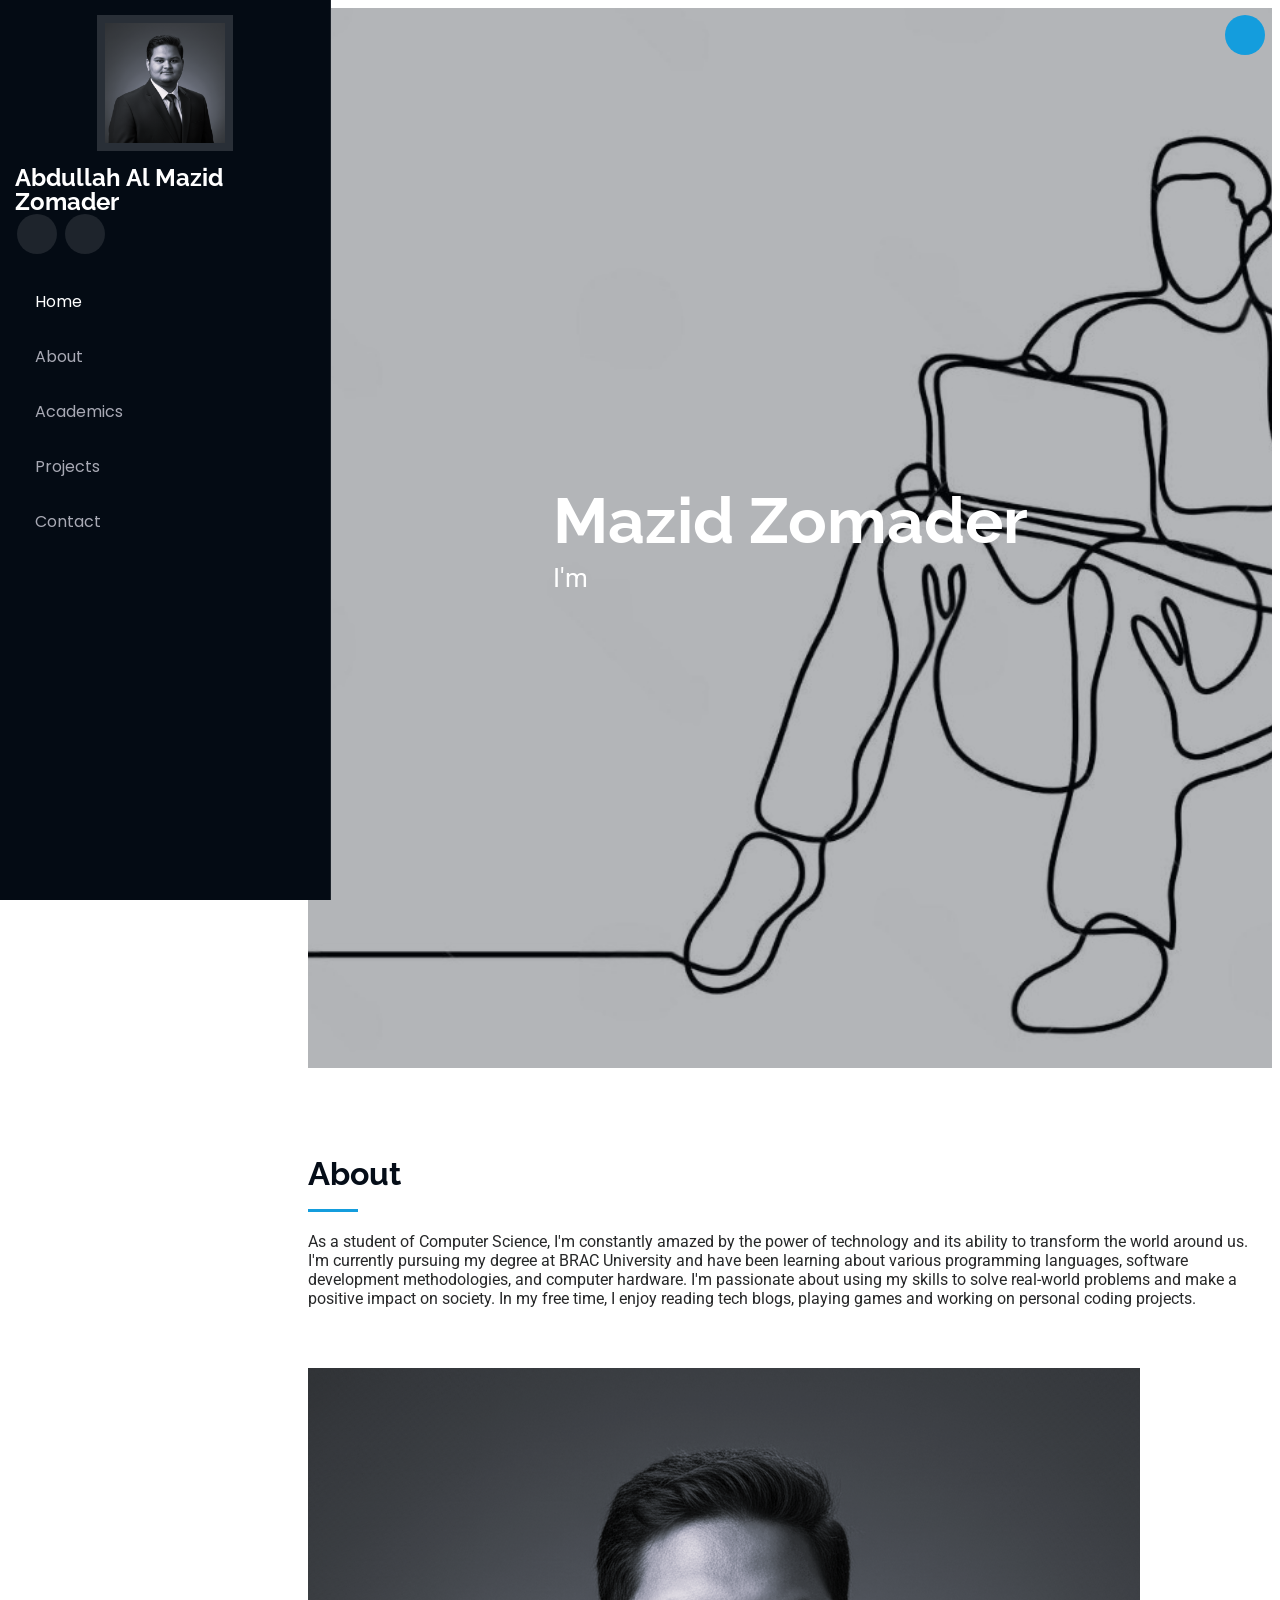
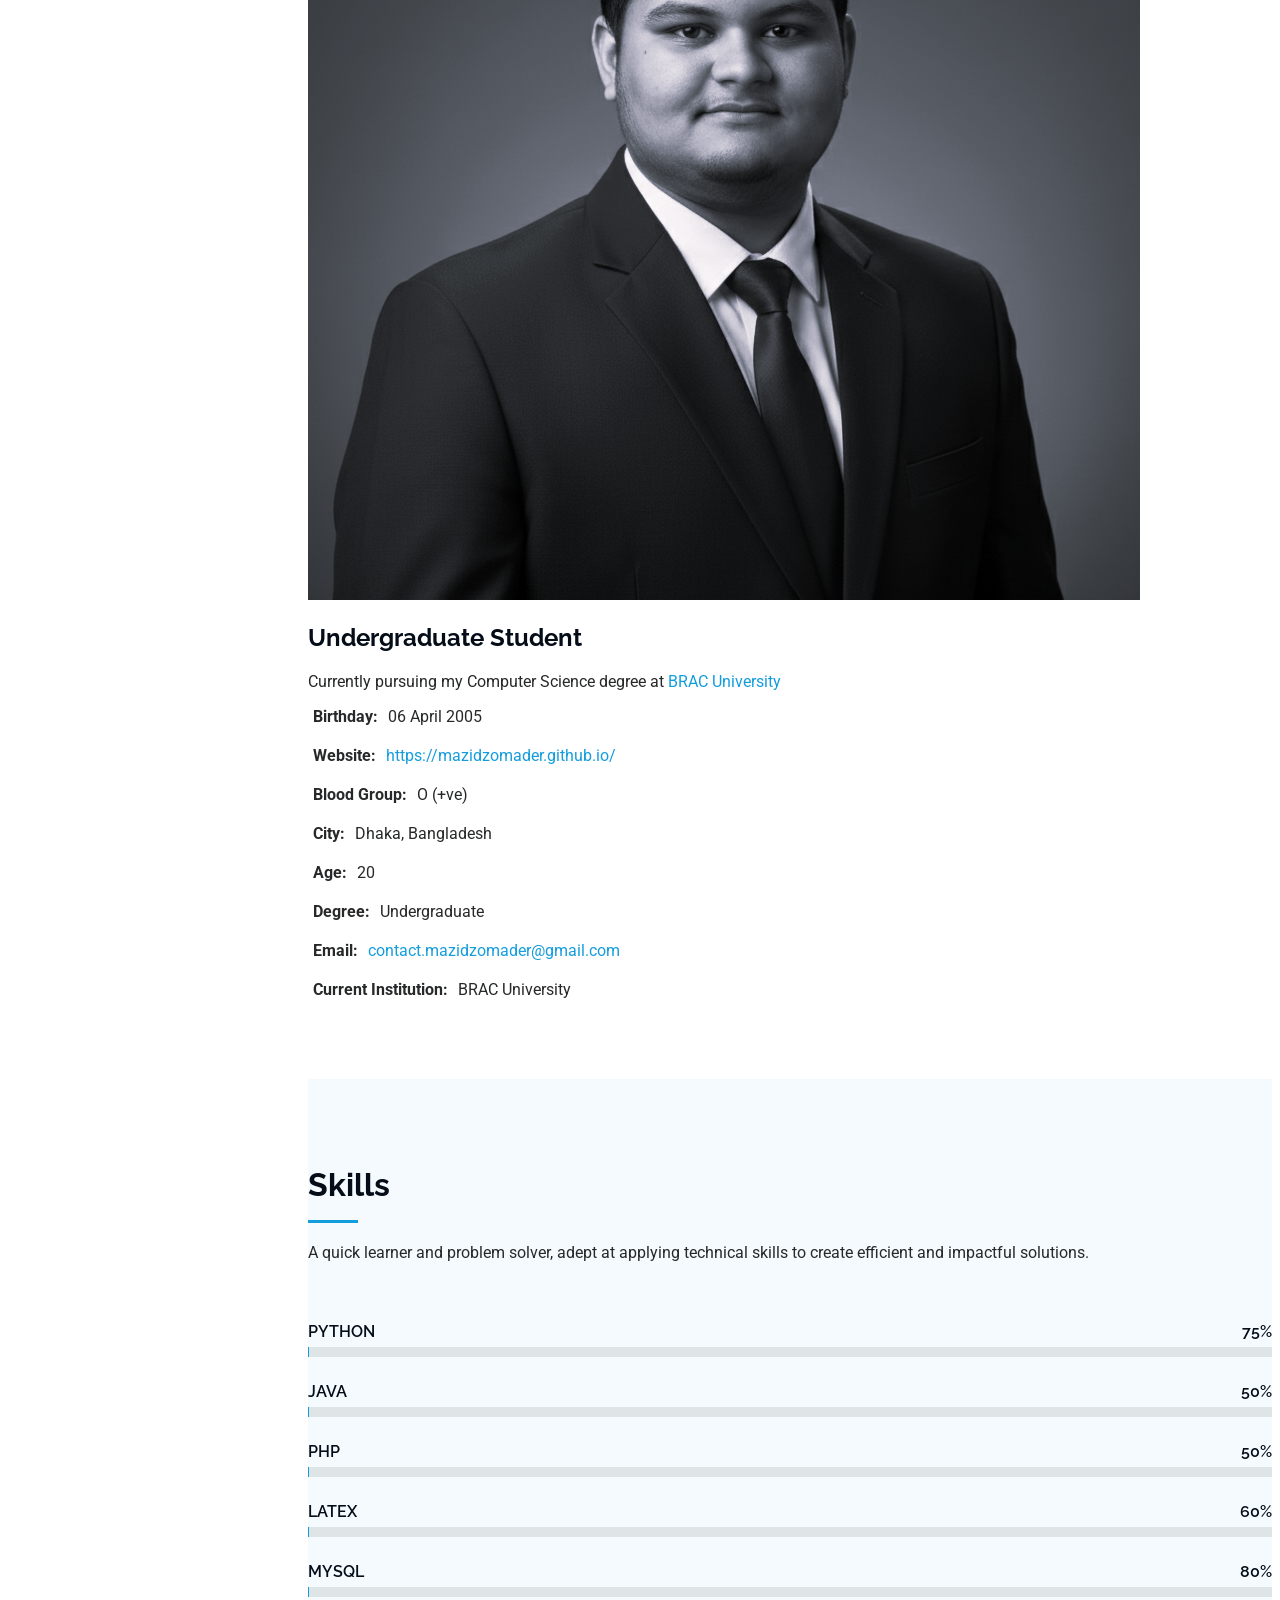
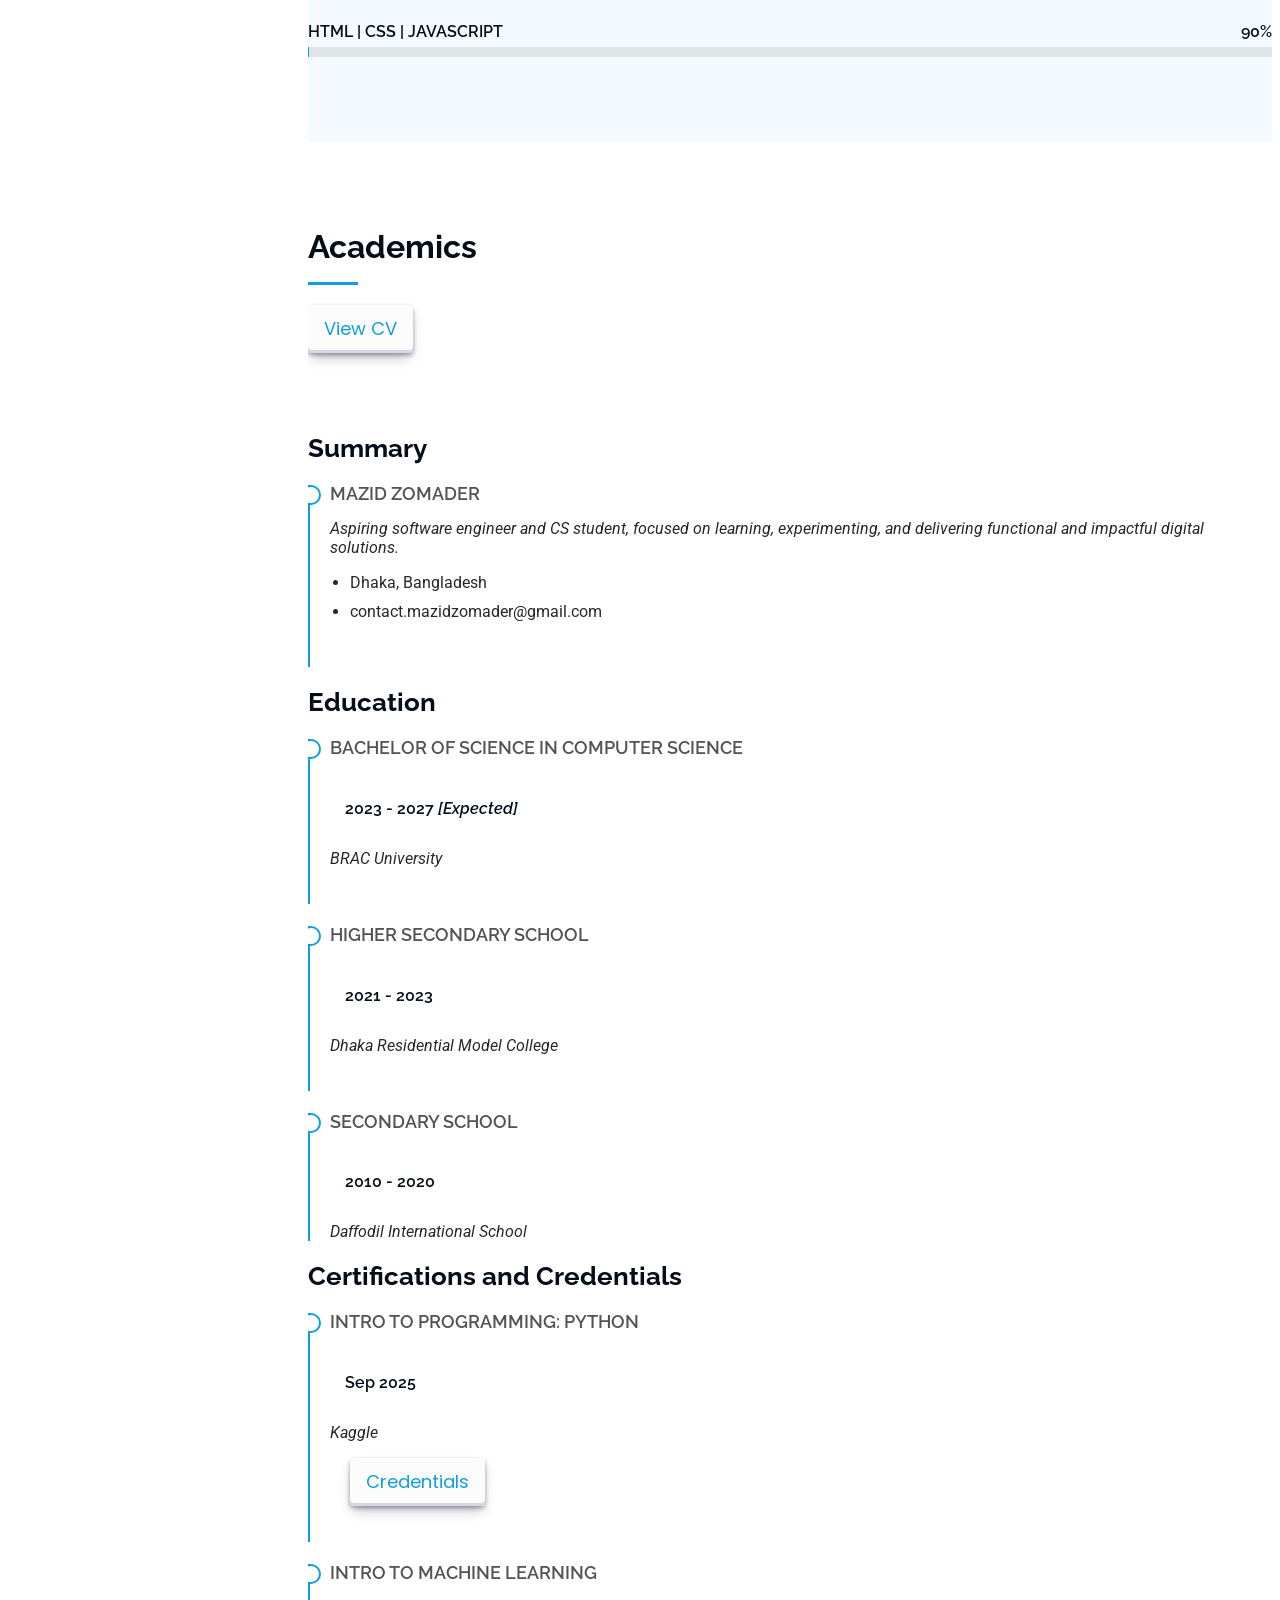
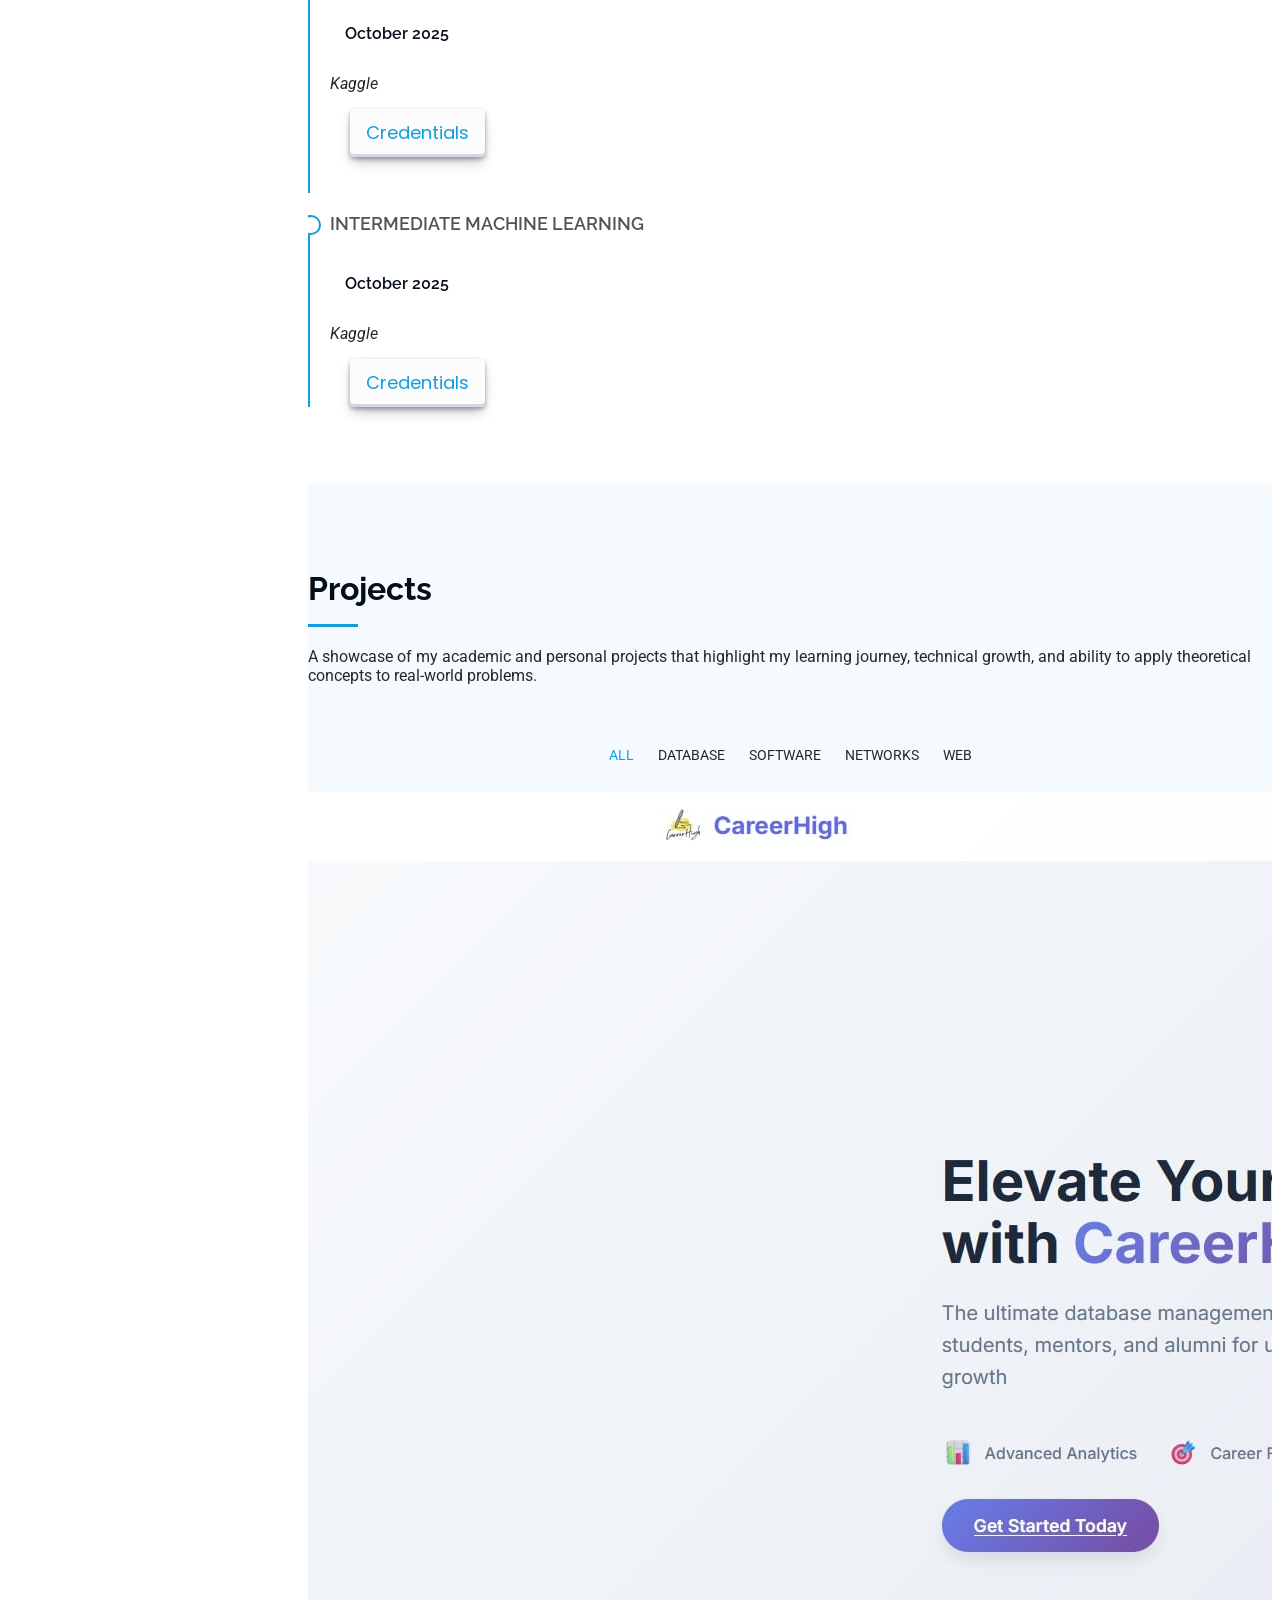
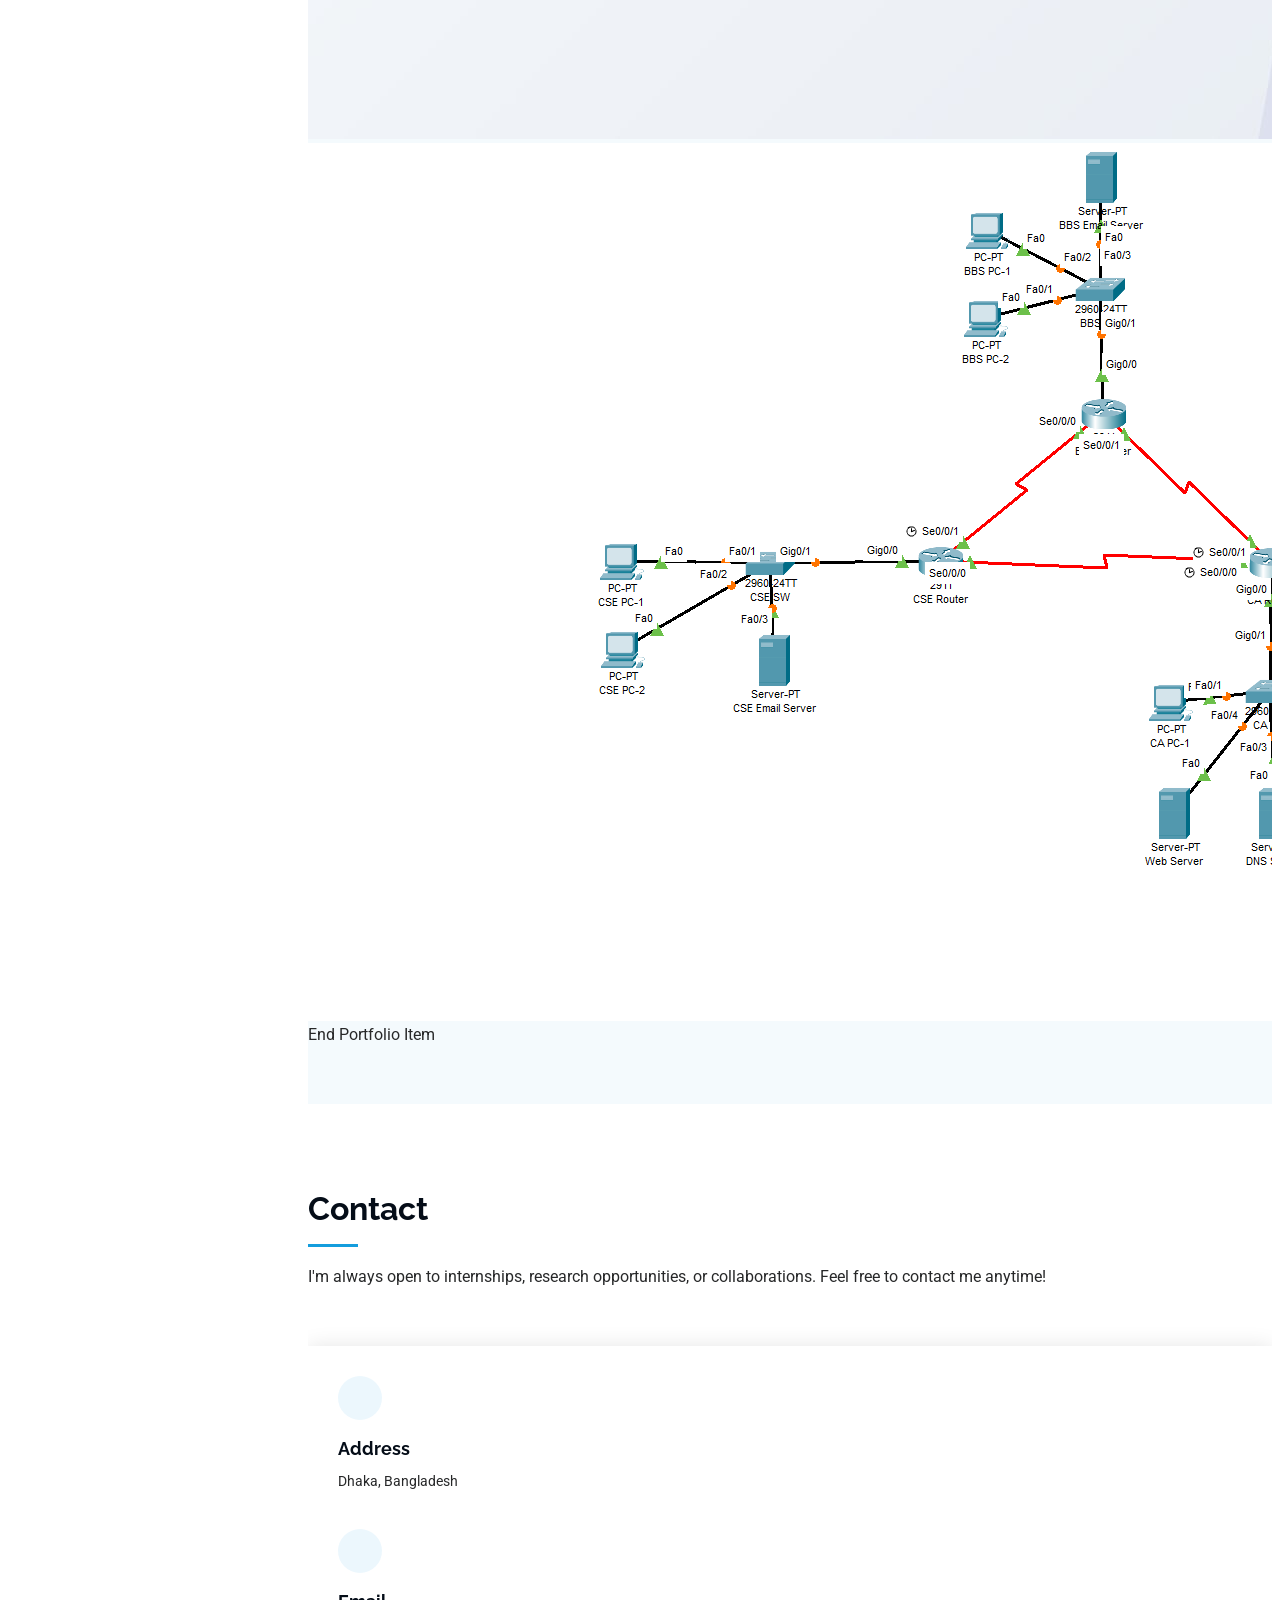
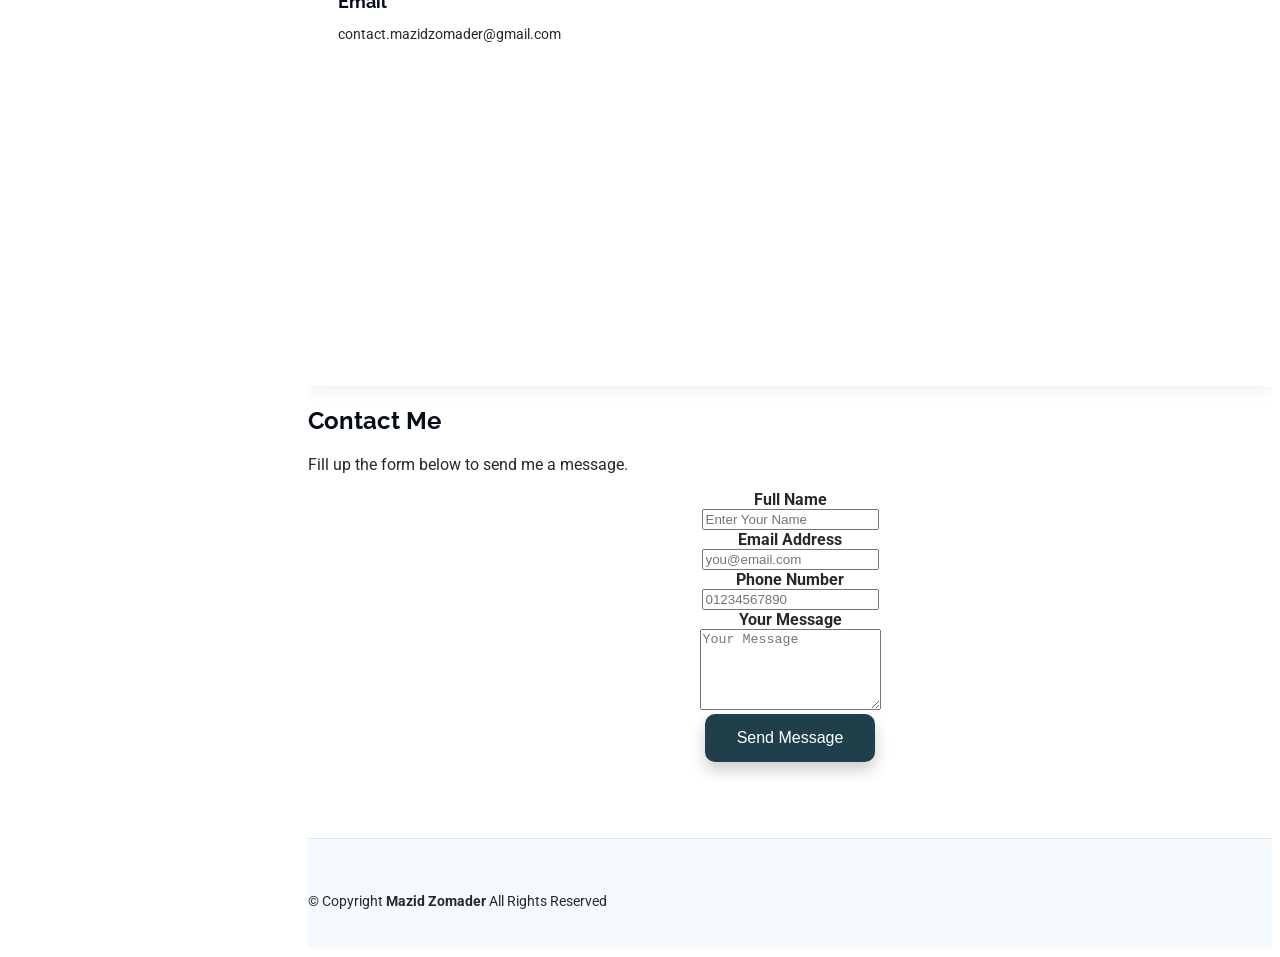
==== commit 22e17a8a: "New Project Added" ====
--- a/index.html
+++ b/index.html
@@ -371,7 +371,7 @@
             <li data-filter="*" class="filter-active">All</li>
             <li data-filter=".filter-app">Database</li><!-- App -->
             <li data-filter=".filter-product">Software</li><!-- Product -->
-            <li data-filter=".filter-branding">Android</li><!-- -->
+            <li data-filter=".filter-branding">Networks</li><!-- -->
             <li data-filter=".filter-books">Web</li><!-- Books -->
           </ul><!-- End Portfolio Filters -->
 
@@ -383,7 +383,7 @@
                 <div class="portfolio-info">
                   <h4>CareerHigh</h4>
                   <p>A web app to plan and track career roadmap</p>
-                  <a href="assets/img/portfolio/app-1.jpg" title="App 1" data-gallery="portfolio-gallery-app" class="glightbox preview-link"><i class="bi bi-zoom-in"></i></a>
+                  <a href="assets/img/portfolio/app-1.jpg" title="CareerHigh" data-gallery="portfolio-gallery-app" class="glightbox preview-link"><i class="bi bi-zoom-in"></i></a>
                   <a href="https://github.com/mazidzomader/CSE370-Project-CareerHigh" target="_blank" title="More Details" class="details-link"><i class="bi bi-link-45deg"></i></a>
                 </div>
               </div>
@@ -401,17 +401,17 @@
               </div>
             </div>End Portfolio Item -->
 
-            <!-- <div class="col-lg-4 col-md-6 portfolio-item isotope-item filter-branding">
-              <div class="portfolio-content h-100">
-                <img src="assets/img/portfolio/branding-1.jpg" class="img-fluid" alt="">
-                <div class="portfolio-info">
-                  <h4>Branding 1</h4>
-                  <p>Lorem ipsum, dolor sit amet consectetur</p>
-                  <a href="assets/img/portfolio/branding-1.jpg" title="Branding 1" data-gallery="portfolio-gallery-branding" class="glightbox preview-link"><i class="bi bi-zoom-in"></i></a>
-                  <a href="portfolio-details.html" title="More Details" class="details-link"><i class="bi bi-link-45deg"></i></a>
-                </div>
-              </div>
-            </div>End Portfolio Item -->
+            <div class="col-lg-4 col-md-6 portfolio-item isotope-item filter-branding">
+              <div class="portfolio-content h-100">
+                <img src="assets/img/421_Project_Diagram.png" class="img-fluid" alt="">
+                <div class="portfolio-info">
+                  <h4>BRAC University Campus Network Design</h4>
+                  <p>Developed using Cisco Packet Tracer.</p>
+                  <a href="assets/img/421_Project_Diagram.png" title="Project Diagram" data-gallery="portfolio-gallery-branding" class="glightbox preview-link"><i class="bi bi-zoom-in"></i></a>
+                  <a href="https://github.com/mazidzomader/CSE421-Project-BRACU_Campus_Network_Design" title="More Details" class="details-link"><i class="bi bi-link-45deg"></i></a>
+                </div>
+              </div>
+            </div>End Portfolio Item
 
             <!-- <div class="col-lg-4 col-md-6 portfolio-item isotope-item filter-books">
               <div class="portfolio-content h-100">
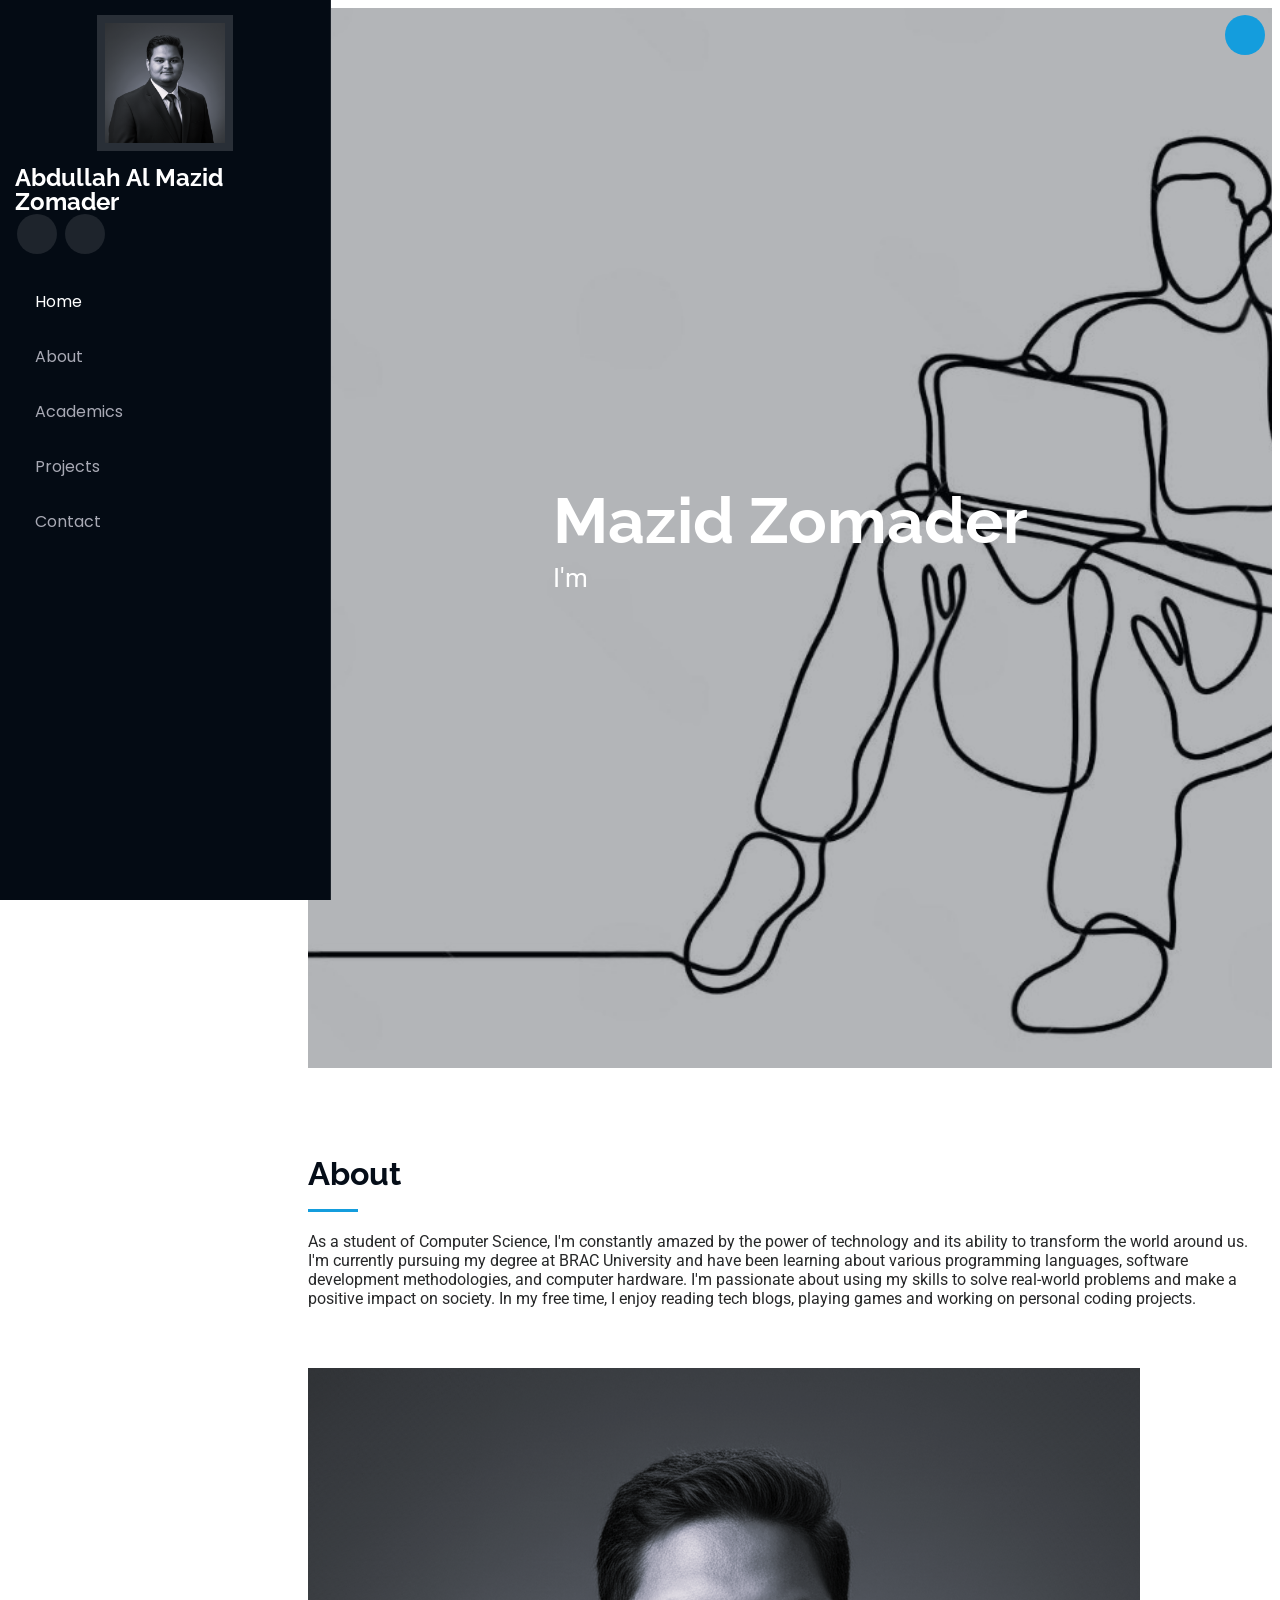
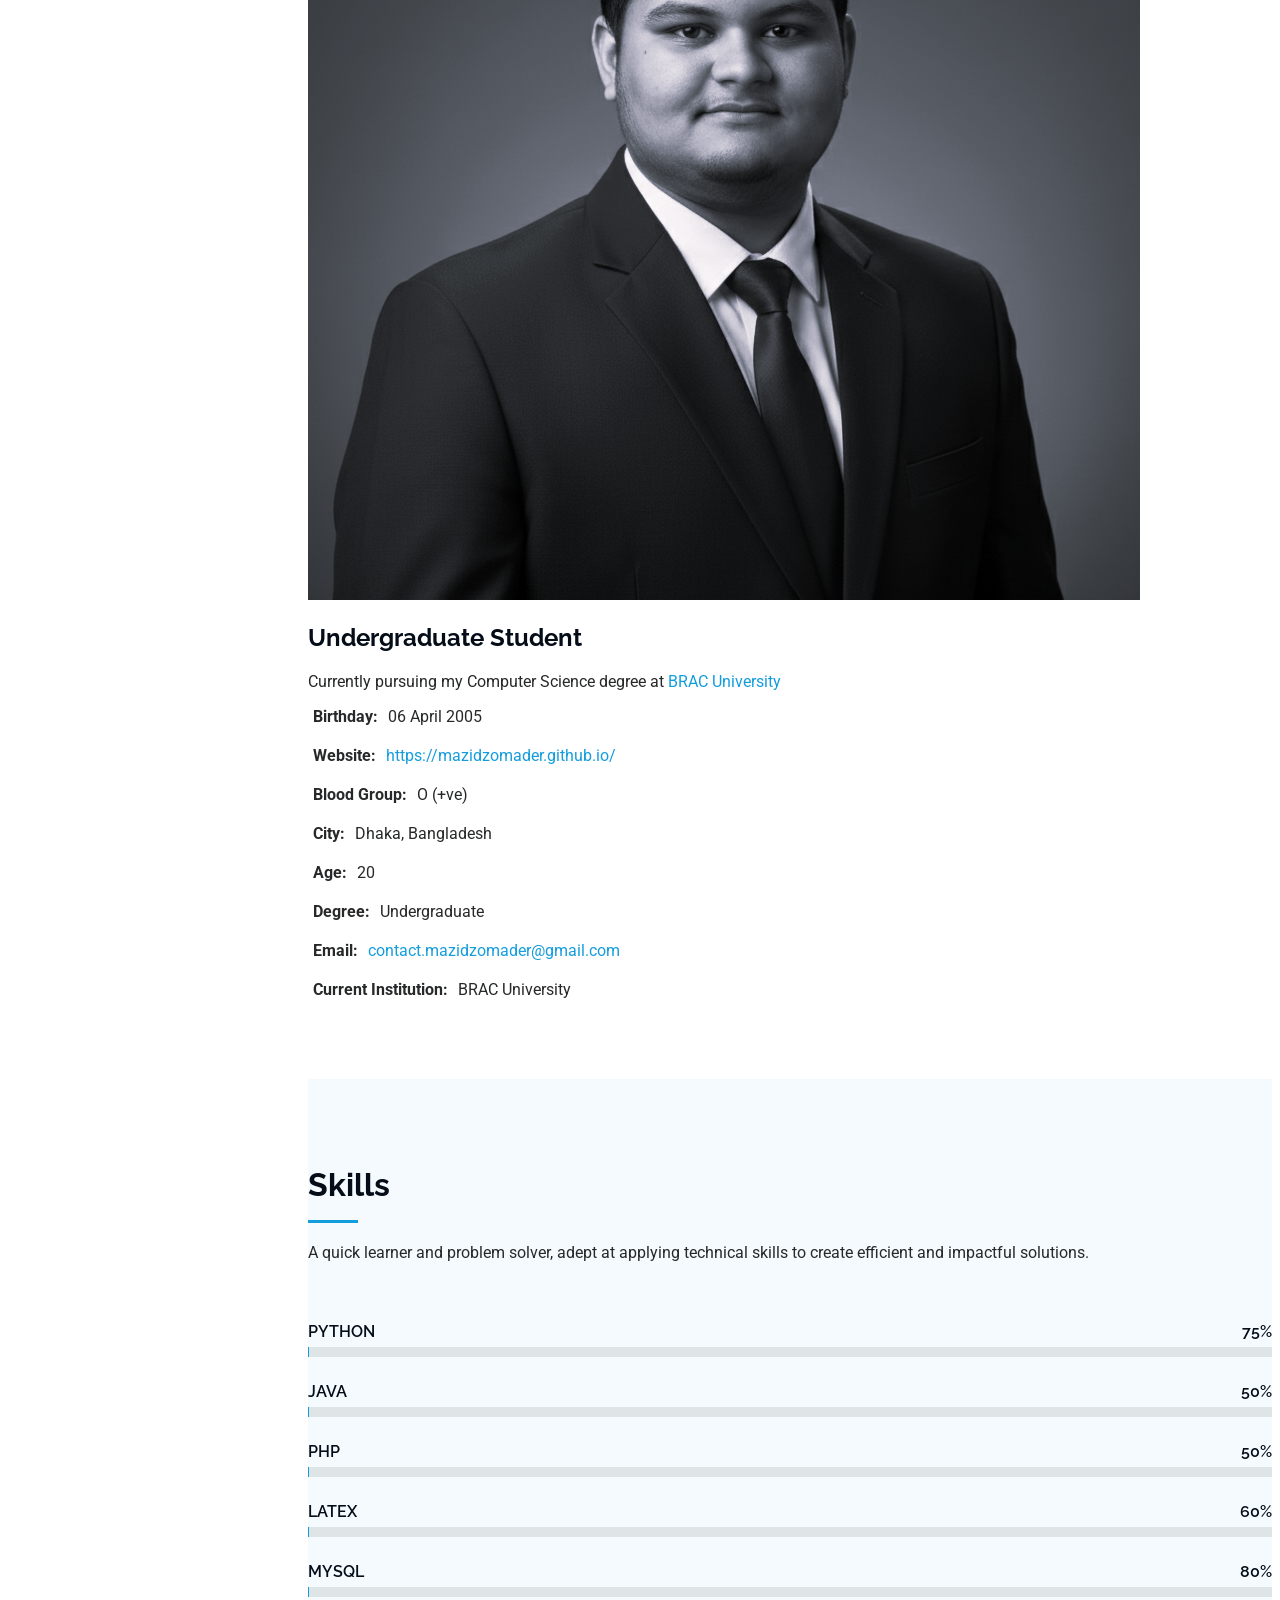
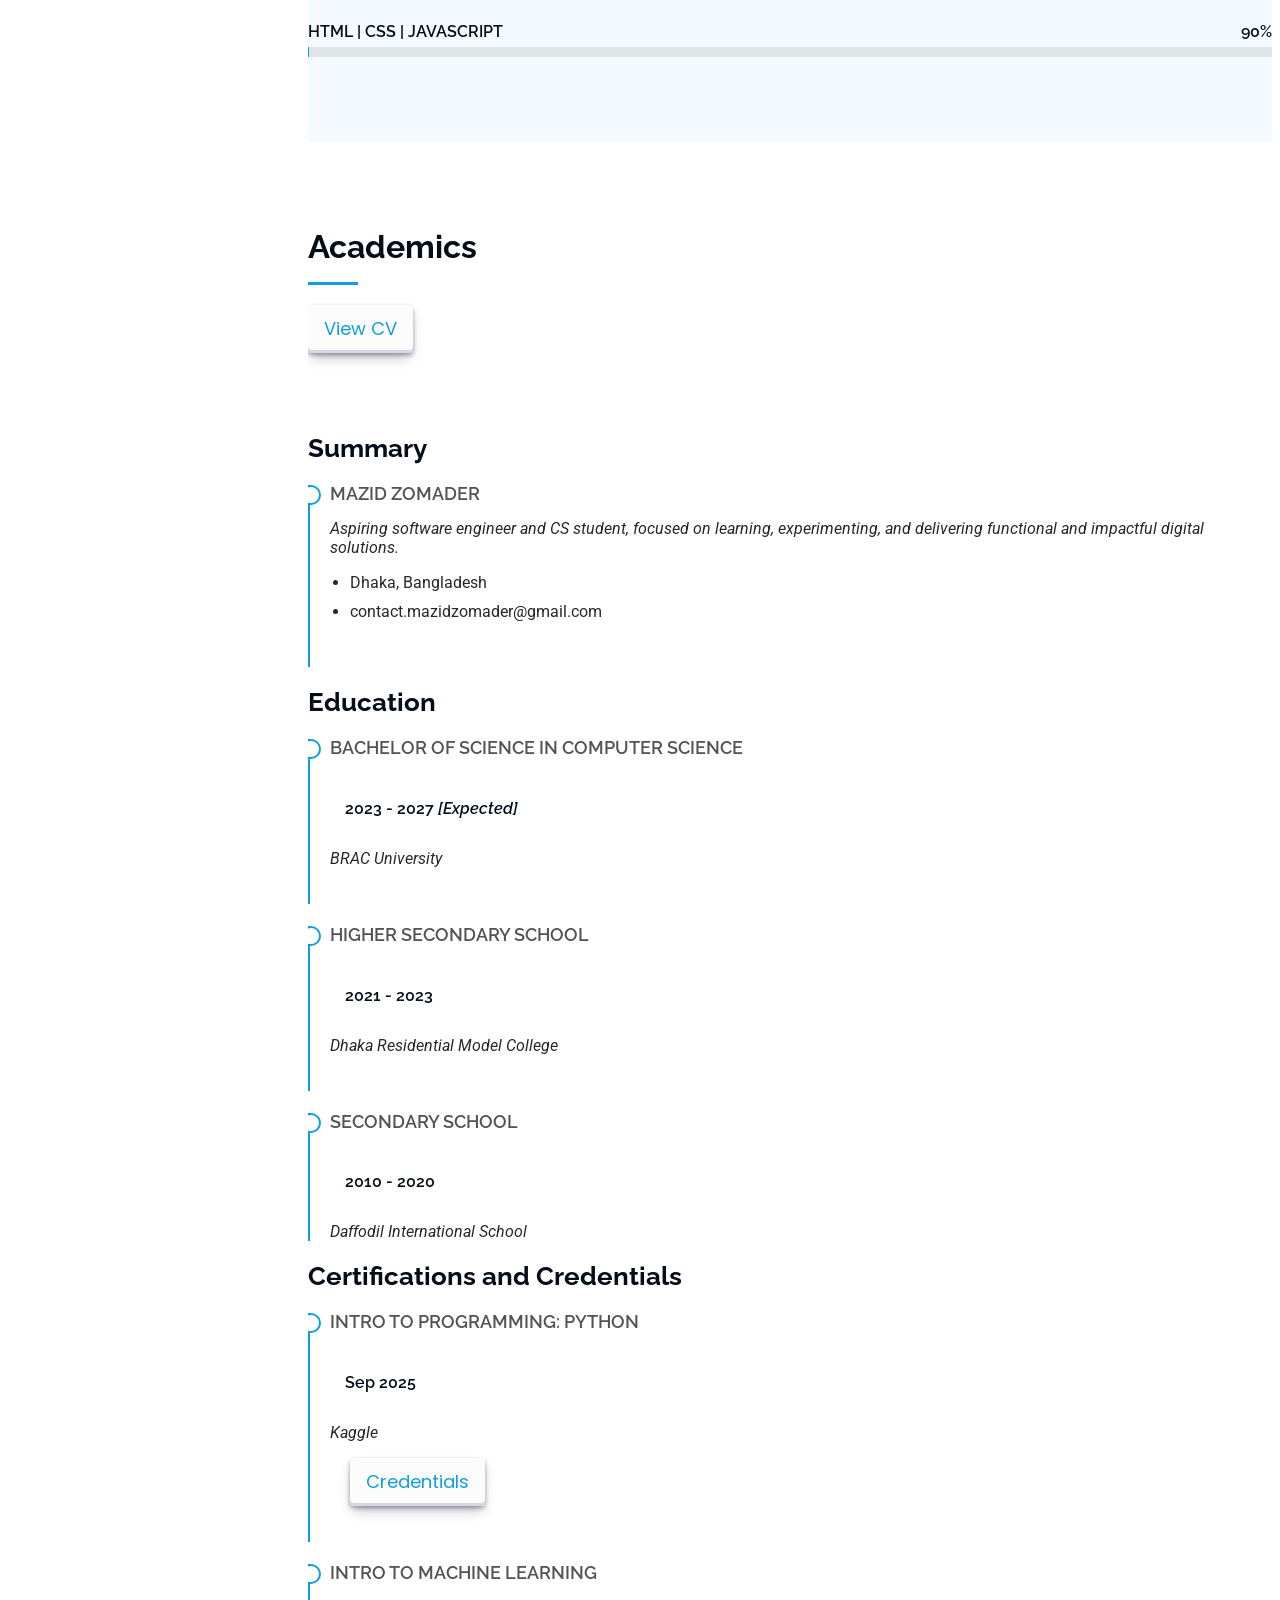
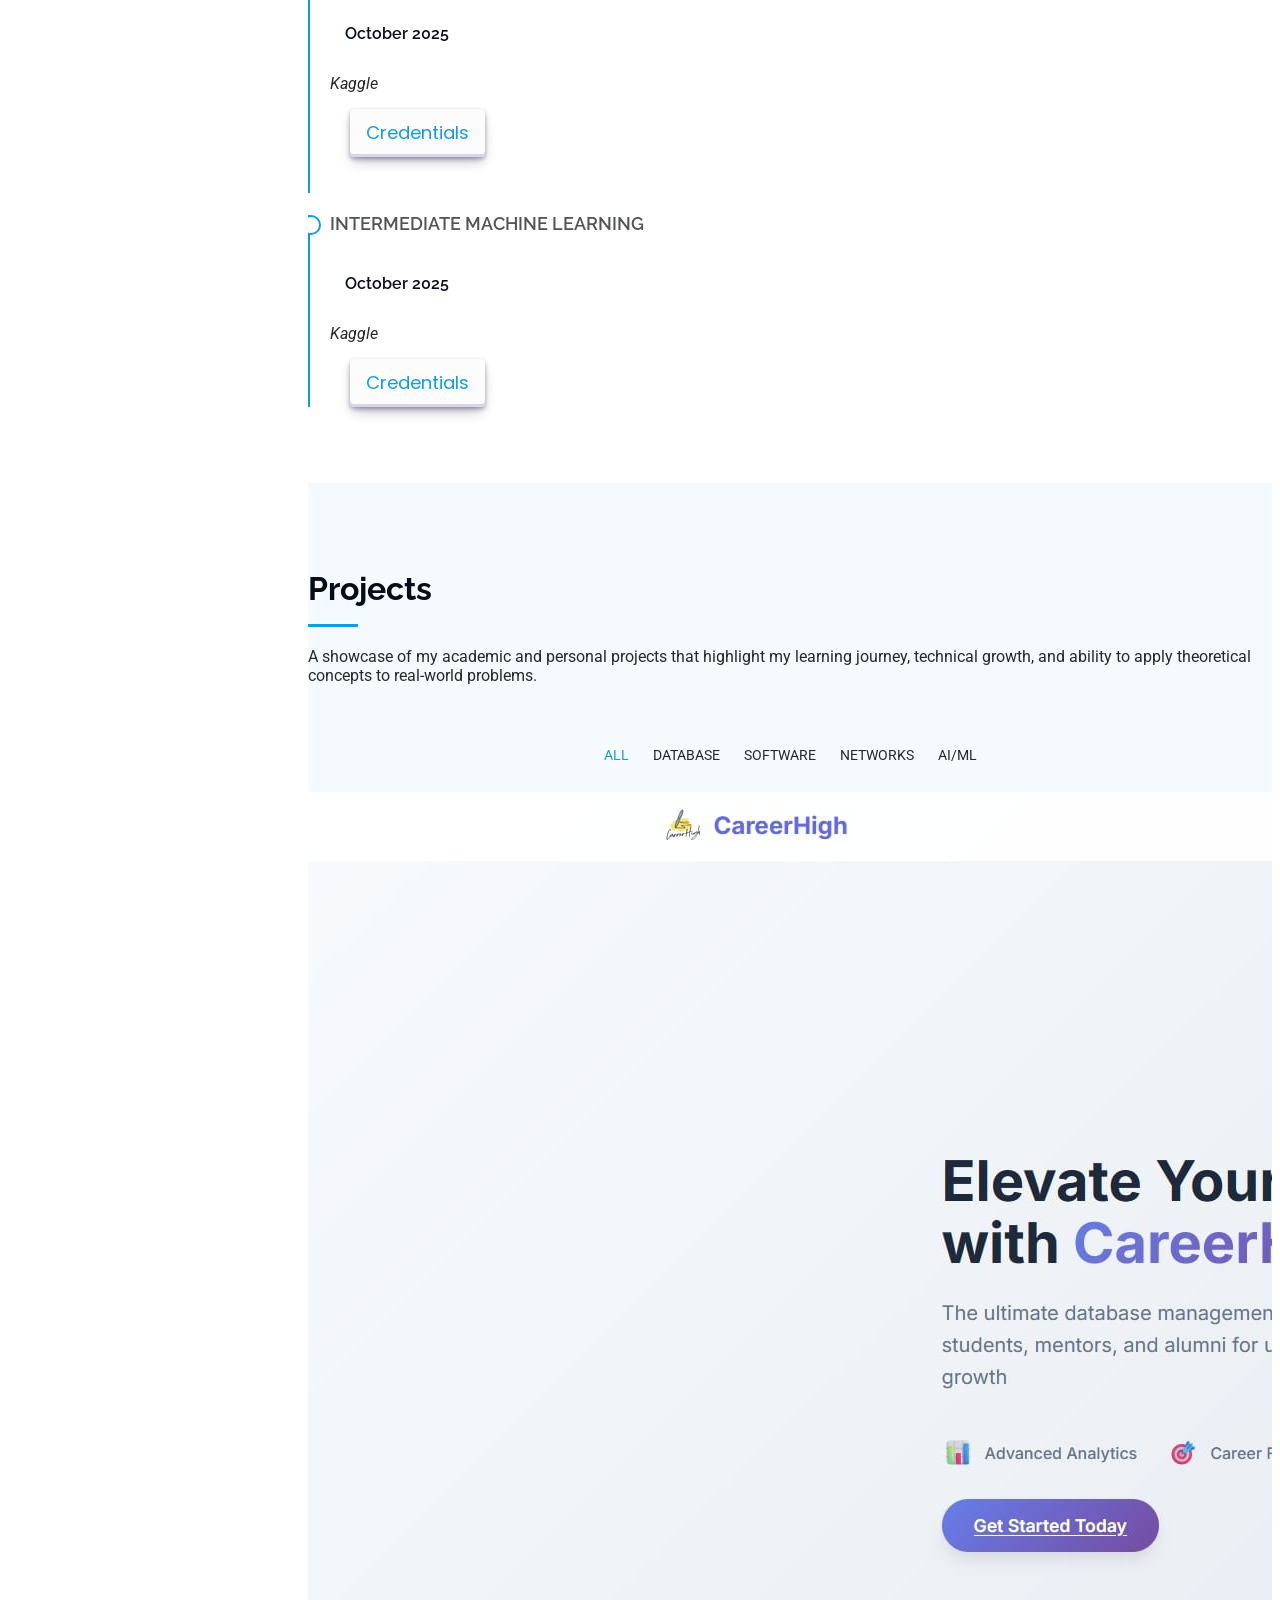
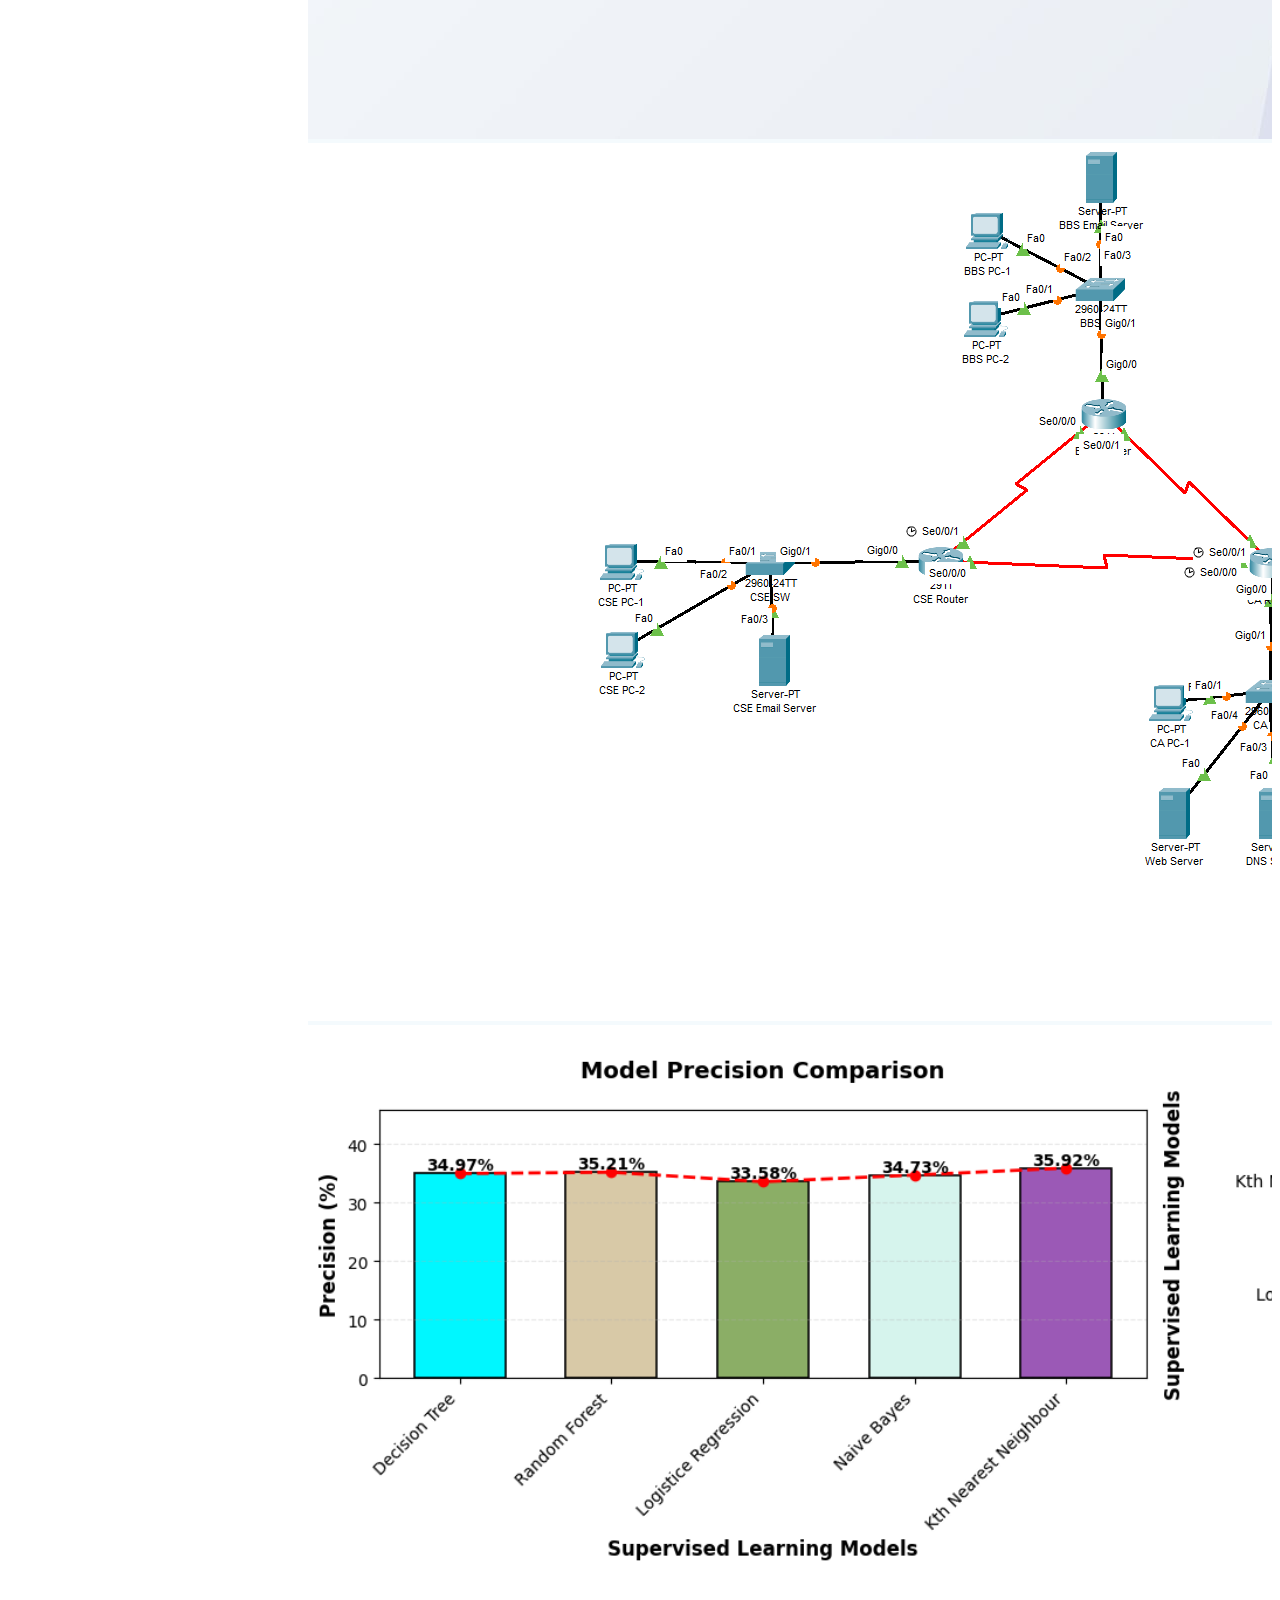
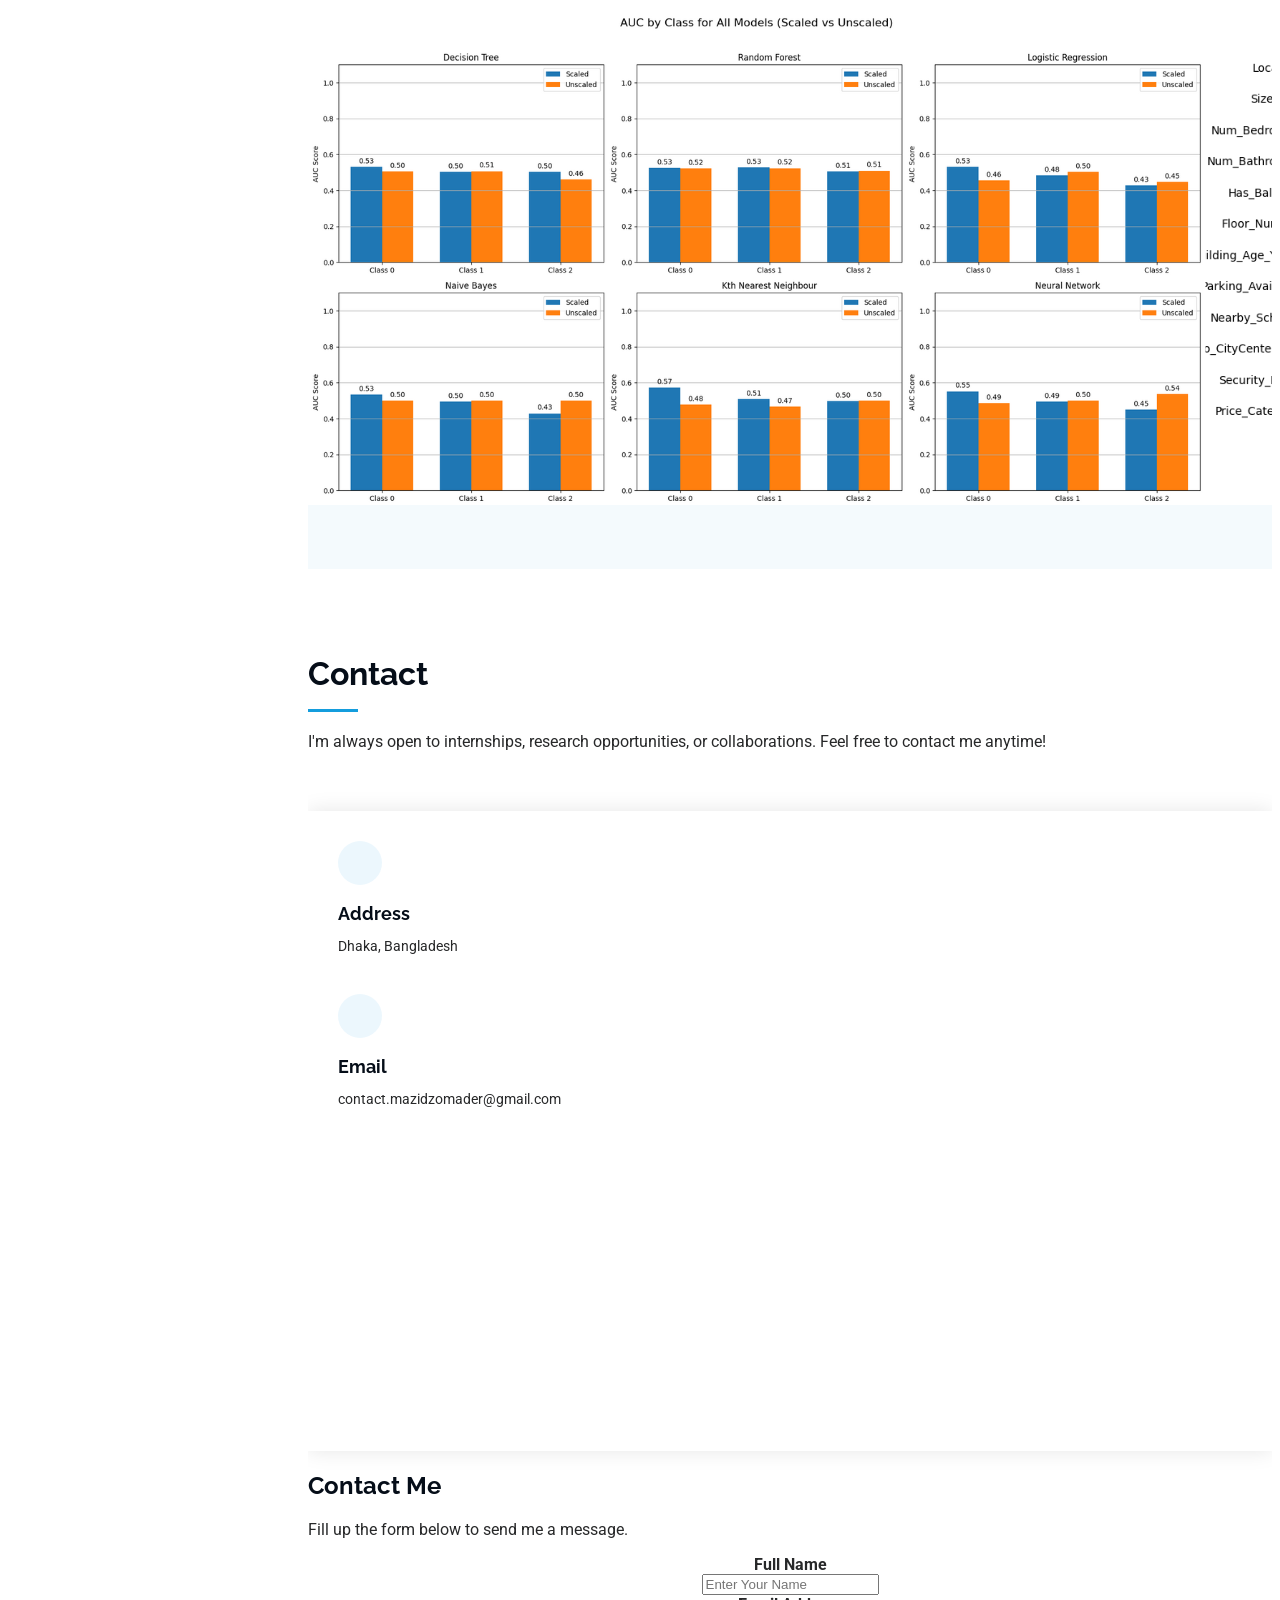
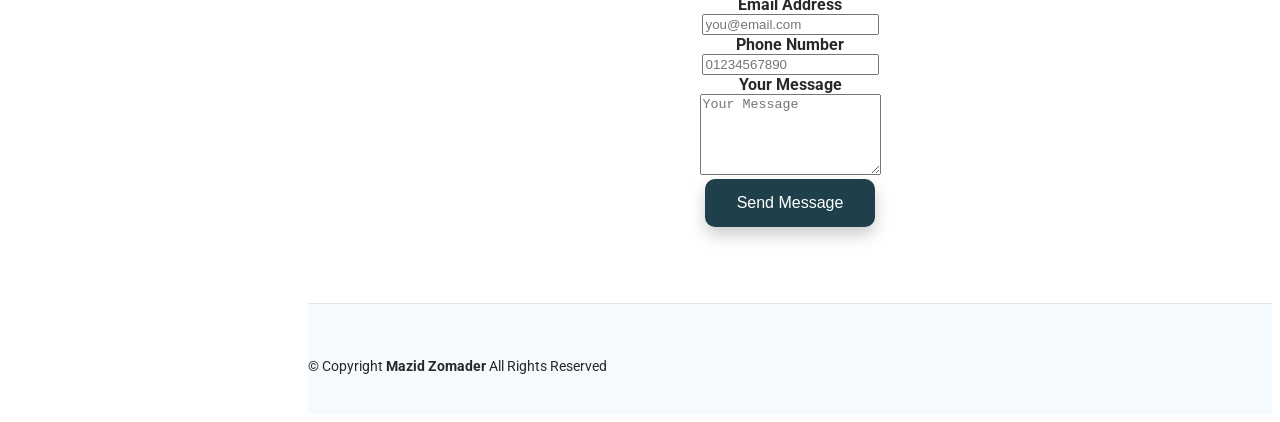
==== commit 26a7fe22: "ML Proj 1" ====
--- a/index.html
+++ b/index.html
@@ -14,7 +14,9 @@
   <!-- Fonts -->
   <link href="https://fonts.googleapis.com" rel="preconnect">
   <link href="https://fonts.gstatic.com" rel="preconnect" crossorigin>
-  <link href="https://fonts.googleapis.com/css2?family=Roboto:ital,wght@0,100;0,300;0,400;0,500;0,700;0,900;1,100;1,300;1,400;1,500;1,700;1,900&family=Poppins:ital,wght@0,100;0,200;0,300;0,400;0,500;0,600;0,700;0,800;0,900;1,100;1,200;1,300;1,400;1,500;1,600;1,700;1,800;1,900&family=Raleway:ital,wght@0,100;0,200;0,300;0,400;0,500;0,600;0,700;0,800;0,900;1,100;1,200;1,300;1,400;1,500;1,600;1,700;1,800;1,900&display=swap" rel="stylesheet">
+  <link
+    href="https://fonts.googleapis.com/css2?family=Roboto:ital,wght@0,100;0,300;0,400;0,500;0,700;0,900;1,100;1,300;1,400;1,500;1,700;1,900&family=Poppins:ital,wght@0,100;0,200;0,300;0,400;0,500;0,600;0,700;0,800;0,900;1,100;1,200;1,300;1,400;1,500;1,600;1,700;1,800;1,900&family=Raleway:ital,wght@0,100;0,200;0,300;0,400;0,500;0,600;0,700;0,800;0,900;1,100;1,200;1,300;1,400;1,500;1,600;1,700;1,800;1,900&display=swap"
+    rel="stylesheet">
 
   <!-- Vendor CSS Files -->
   <link href="assets/vendor/bootstrap/css/bootstrap.min.css" rel="stylesheet">
@@ -55,7 +57,8 @@
       <!-- <a href="#" class="facebook"><i class="bi bi-facebook"></i></a>
       <a href="#" class="instagram"><i class="bi bi-instagram"></i></a>
       <a href="#" class="google-plus"><i class="bi bi-skype"></i></a> -->
-      <a href="https://www.linkedin.com/in/abdullah-al-mazid-zomader/" class="linkedin"><i class="bi bi-linkedin"></i></a>
+      <a href="https://www.linkedin.com/in/abdullah-al-mazid-zomader/" class="linkedin"><i
+          class="bi bi-linkedin"></i></a>
     </div>
 
     <nav id="navmenu" class="navmenu">
@@ -82,7 +85,7 @@
             <li><a href="#">Dropdown 4</a></li>
           </ul>
         </li> -->
-        <li><a href="#contact"><i class="bi bi-envelope navicon"></i> Contact</a></li> 
+        <li><a href="#contact"><i class="bi bi-envelope navicon"></i> Contact</a></li>
       </ul>
     </nav>
 
@@ -93,7 +96,7 @@
       <p>This page is under construction!</p>
       <button onclick="closeNotification()">Close</button>
     </div> -->
-    
+
     <!-- Hero Section -->
     <section id="hero" class="hero section dark-background">
 
@@ -101,7 +104,9 @@
 
       <div class="container" data-aos="fade-up" data-aos-delay="100">
         <h2>Mazid Zomader</h2>
-        <p>I'm <span class="typed" data-typed-items="an Engineer, a Developer, a Photographer"></span><span class="typed-cursor typed-cursor--blink" aria-hidden="true"></span><span class="typed-cursor typed-cursor--blink" aria-hidden="true"></span></p>
+        <p>I'm <span class="typed" data-typed-items="an Engineer, a Developer, a Photographer"></span><span
+            class="typed-cursor typed-cursor--blink" aria-hidden="true"></span><span
+            class="typed-cursor typed-cursor--blink" aria-hidden="true"></span></p>
       </div>
 
     </section><!-- /Hero Section -->
@@ -112,7 +117,11 @@
       <!-- Section Title -->
       <div class="container section-title" data-aos="fade-up">
         <h2>About</h2>
-        <p>As a student of Computer Science, I'm constantly amazed by the power of technology and its ability to transform the world around us. I'm currently pursuing my degree at BRAC University and have been learning about various programming languages, software development methodologies, and computer hardware. I'm passionate about using my skills to solve real-world problems and make a positive impact on society. In my free time, I enjoy reading tech blogs, playing games and working on personal coding projects.</p>
+        <p>As a student of Computer Science, I'm constantly amazed by the power of technology and its ability to
+          transform the world around us. I'm currently pursuing my degree at BRAC University and have been learning
+          about various programming languages, software development methodologies, and computer hardware. I'm passionate
+          about using my skills to solve real-world problems and make a positive impact on society. In my free time, I
+          enjoy reading tech blogs, playing games and working on personal coding projects.</p>
       </div><!-- End Section Title -->
 
       <div class="container" data-aos="fade-up" data-aos-delay="100">
@@ -124,13 +133,14 @@
           <div class="col-lg-8 content">
             <h2>Undergraduate Student</h2>
             <p class="fst-italic py-3">
-              Currently pursuing my Computer Science degree at <a href = "https://www.bracu.ac.bd/">BRAC University</a>
+              Currently pursuing my Computer Science degree at <a href="https://www.bracu.ac.bd/">BRAC University</a>
             </p>
             <div class="row">
               <div class="col-lg-6">
                 <ul>
                   <li><i class="bi bi-chevron-right"></i> <strong>Birthday:</strong> <span>06 April 2005</span></li>
-                  <li><i class="bi bi-chevron-right"></i> <strong>Website:</strong> <span></span><a href = "https://mazidzomader.github.io/">https://mazidzomader.github.io/</a></li>
+                  <li><i class="bi bi-chevron-right"></i> <strong>Website:</strong> <span></span><a
+                      href="https://mazidzomader.github.io/">https://mazidzomader.github.io/</a></li>
                   <li><i class="bi bi-chevron-right"></i> <strong>Blood Group:</strong> <span>O (+ve)</span></li>
                   <li><i class="bi bi-chevron-right"></i> <strong>City:</strong> <span>Dhaka, Bangladesh</span></li>
                 </ul>
@@ -139,8 +149,10 @@
                 <ul>
                   <li><i class="bi bi-chevron-right"></i> <strong>Age:</strong> <span>20</span></li>
                   <li><i class="bi bi-chevron-right"></i> <strong>Degree:</strong> <span>Undergraduate</span></li>
-                  <li><i class="bi bi-chevron-right"></i> <strong>Email:</strong> <span><a href = "mailto:contact.mazidzomader@gmail.com">contact.mazidzomader@gmail.com</a></span></li>
-                  <li><i class="bi bi-chevron-right"></i> <strong>Current Institution:</strong> <span>BRAC University</span></li>
+                  <li><i class="bi bi-chevron-right"></i> <strong>Email:</strong> <span><a
+                        href="mailto:contact.mazidzomader@gmail.com">contact.mazidzomader@gmail.com</a></span></li>
+                  <li><i class="bi bi-chevron-right"></i> <strong>Current Institution:</strong> <span>BRAC
+                      University</span></li>
                 </ul>
               </div>
             </div>
@@ -205,7 +217,8 @@
       <!-- Section Title -->
       <div class="container section-title" data-aos="fade-up">
         <h2>Skills</h2>
-        <p>A quick learner and problem solver, adept at applying technical skills to create efficient and impactful solutions.</p>
+        <p>A quick learner and problem solver, adept at applying technical skills to create efficient and impactful
+          solutions.</p>
       </div><!-- End Section Title -->
 
       <div class="container" data-aos="fade-up" data-aos-delay="100">
@@ -217,21 +230,24 @@
             <div class="progress">
               <span class="skill"><span>Python</span> <i class="val">75%</i></span>
               <div class="progress-bar-wrap">
-                <div class="progress-bar" role="progressbar" aria-valuenow="75" aria-valuemin="0" aria-valuemax="75"></div>
+                <div class="progress-bar" role="progressbar" aria-valuenow="75" aria-valuemin="0" aria-valuemax="75">
+                </div>
               </div>
             </div><!-- End Skills Item -->
 
             <div class="progress">
               <span class="skill"><span>Java</span> <i class="val">50%</i></span>
               <div class="progress-bar-wrap">
-                <div class="progress-bar" role="progressbar" aria-valuenow="50" aria-valuemin="0" aria-valuemax="50"></div>
+                <div class="progress-bar" role="progressbar" aria-valuenow="50" aria-valuemin="0" aria-valuemax="50">
+                </div>
               </div>
             </div><!-- End Skills Item -->
 
             <div class="progress">
               <span class="skill"><span>PHP</span> <i class="val">50%</i></span>
               <div class="progress-bar-wrap">
-                <div class="progress-bar" role="progressbar" aria-valuenow="50" aria-valuemin="0" aria-valuemax="50"></div>
+                <div class="progress-bar" role="progressbar" aria-valuenow="50" aria-valuemin="0" aria-valuemax="50">
+                </div>
               </div>
             </div><!-- End Skills Item -->
 
@@ -242,21 +258,24 @@
             <div class="progress">
               <span class="skill"><span>Latex</span> <i class="val">60%</i></span>
               <div class="progress-bar-wrap">
-                <div class="progress-bar" role="progressbar" aria-valuenow="60" aria-valuemin="0" aria-valuemax="60"></div>
+                <div class="progress-bar" role="progressbar" aria-valuenow="60" aria-valuemin="0" aria-valuemax="60">
+                </div>
               </div>
             </div><!-- End Skills Item -->
 
             <div class="progress">
               <span class="skill"><span>MySQL</span> <i class="val">80%</i></span>
               <div class="progress-bar-wrap">
-                <div class="progress-bar" role="progressbar" aria-valuenow="80" aria-valuemin="0" aria-valuemax="80"></div>
+                <div class="progress-bar" role="progressbar" aria-valuenow="80" aria-valuemin="0" aria-valuemax="80">
+                </div>
               </div>
             </div><!-- End Skills Item -->
 
             <div class="progress">
               <span class="skill"><span>HTML | CSS | Javascript</span> <i class="val">90%</i></span>
               <div class="progress-bar-wrap">
-                <div class="progress-bar" role="progressbar" aria-valuenow="90" aria-valuemin="0" aria-valuemax="90"></div>
+                <div class="progress-bar" role="progressbar" aria-valuenow="90" aria-valuemin="0" aria-valuemax="90">
+                </div>
               </div>
             </div><!-- End Skills Item -->
 
@@ -274,7 +293,9 @@
       <!-- Section Title -->
       <div class="container section-title" data-aos="fade-up">
         <h2>Academics</h2>
-        <button class="button-30" role="button"><a href = "https://drive.google.com/file/d/1fDNzbJQZVZAIjp-kpCPCDbw_G-Gh_mZn/view?usp=sharing">View CV</a></button>
+        <button class="button-30" role="button"><a
+            href="https://drive.google.com/file/d/1fDNzbJQZVZAIjp-kpCPCDbw_G-Gh_mZn/view?usp=sharing">View
+            CV</a></button>
       </div><!-- End Section Title -->
 
       <div class="container">
@@ -286,7 +307,8 @@
 
             <div class="resume-item pb-0">
               <h4>Mazid Zomader</h4>
-              <p><em>Aspiring software engineer and CS student, focused on learning, experimenting, and delivering functional and impactful digital solutions.</em></p>
+              <p><em>Aspiring software engineer and CS student, focused on learning, experimenting, and delivering
+                  functional and impactful digital solutions.</em></p>
               <ul>
                 <li>Dhaka, Bangladesh</li>
                 <!-- <li>(123) 456-7891</li> -->
@@ -296,11 +318,11 @@
 
             <h3 class="resume-title">Education</h3>
             <div class="resume-item">
-              <h4>Bachelor of Science in Computer Science  </h4>
+              <h4>Bachelor of Science in Computer Science </h4>
               <h5>2023 - 2027 <i>[Expected]</i></h5>
               <p><em>BRAC University</em></p>
             </div><!-- Edn Resume Item -->
-            
+
             <div class="resume-item">
               <h4>Higher Secondary School</h4>
               <h5>2021 - 2023</h5>
@@ -322,7 +344,9 @@
               <h5>Sep 2025</h5>
               <p><em>Kaggle </em></p>
               <ul>
-                <button class="button-30" role="button"><a href = "https://www.kaggle.com/learn/certification/mazidzomader/python" target="_blank">Credentials</a></button>
+                <button class="button-30" role="button"><a
+                    href="https://www.kaggle.com/learn/certification/mazidzomader/python"
+                    target="_blank">Credentials</a></button>
               </ul>
             </div><!-- Edn Resume Item -->
 
@@ -331,7 +355,9 @@
               <h5>October 2025</h5>
               <p><em>Kaggle</em></p>
               <ul>
-                <button class="button-30" role="button"><a href = "https://www.kaggle.com/learn/certification/mazidzomader/intro-to-machine-learning" target="_blank">Credentials</a></button>
+                <button class="button-30" role="button"><a
+                    href="https://www.kaggle.com/learn/certification/mazidzomader/intro-to-machine-learning"
+                    target="_blank">Credentials</a></button>
               </ul>
             </div><!-- Edn Resume Item -->
 
@@ -340,11 +366,13 @@
               <h5>October 2025</h5>
               <p><em>Kaggle</em></p>
               <ul>
-                <button class="button-30" role="button"><a href = "https://www.kaggle.com/learn/certification/mazidzomader/intermediate-machine-learning" target="_blank">Credentials</a></button>
+                <button class="button-30" role="button"><a
+                    href="https://www.kaggle.com/learn/certification/mazidzomader/intermediate-machine-learning"
+                    target="_blank">Credentials</a></button>
               </ul>
             </div><!-- Edn Resume Item -->
 
-            
+
 
           </div>
 
@@ -360,7 +388,8 @@
       <!-- Section Title -->
       <div class="container section-title" data-aos="fade-up">
         <h2>Projects</h2>
-        <p>A showcase of my academic and personal projects that highlight my learning journey, technical growth, and ability to apply theoretical concepts to real-world problems.</p>
+        <p>A showcase of my academic and personal projects that highlight my learning journey, technical growth, and
+          ability to apply theoretical concepts to real-world problems.</p>
       </div><!-- End Section Title -->
 
       <div class="container">
@@ -372,7 +401,7 @@
             <li data-filter=".filter-app">Database</li><!-- App -->
             <li data-filter=".filter-product">Software</li><!-- Product -->
             <li data-filter=".filter-branding">Networks</li><!-- -->
-            <li data-filter=".filter-books">Web</li><!-- Books -->
+            <li data-filter=".filter-books">AI/ML</li><!-- Books -->
           </ul><!-- End Portfolio Filters -->
 
           <div class="row gy-4 isotope-container" data-aos="fade-up" data-aos-delay="200">
@@ -383,8 +412,10 @@
                 <div class="portfolio-info">
                   <h4>CareerHigh</h4>
                   <p>A web app to plan and track career roadmap</p>
-                  <a href="assets/img/portfolio/app-1.jpg" title="CareerHigh" data-gallery="portfolio-gallery-app" class="glightbox preview-link"><i class="bi bi-zoom-in"></i></a>
-                  <a href="https://github.com/mazidzomader/CSE370-Project-CareerHigh" target="_blank" title="More Details" class="details-link"><i class="bi bi-link-45deg"></i></a>
+                  <a href="assets/img/portfolio/app-1.jpg" title="CareerHigh" data-gallery="portfolio-gallery-app"
+                    class="glightbox preview-link"><i class="bi bi-zoom-in"></i></a>
+                  <a href="https://github.com/mazidzomader/CSE370-Project-CareerHigh" target="_blank"
+                    title="More Details" class="details-link"><i class="bi bi-link-45deg"></i></a>
                 </div>
               </div>
             </div><!-- End Portfolio Item -->
@@ -407,23 +438,29 @@
                 <div class="portfolio-info">
                   <h4>BRAC University Campus Network Design</h4>
                   <p>Developed using Cisco Packet Tracer.</p>
-                  <a href="assets/img/421_Project_Diagram.png" title="Project Diagram" data-gallery="portfolio-gallery-branding" class="glightbox preview-link"><i class="bi bi-zoom-in"></i></a>
-                  <a href="https://github.com/mazidzomader/CSE421-Project-BRACU_Campus_Network_Design" title="More Details" class="details-link"><i class="bi bi-link-45deg"></i></a>
-                </div>
-              </div>
-            </div>End Portfolio Item
-
-            <!-- <div class="col-lg-4 col-md-6 portfolio-item isotope-item filter-books">
-              <div class="portfolio-content h-100">
-                <img src="assets/img/portfolio/books-1.jpg" class="img-fluid" alt="">
-                <div class="portfolio-info">
-                  <h4>Books 1</h4>
-                  <p>Lorem ipsum, dolor sit amet consectetur</p>
-                  <a href="assets/img/portfolio/books-1.jpg" title="Branding 1" data-gallery="portfolio-gallery-book" class="glightbox preview-link"><i class="bi bi-zoom-in"></i></a>
-                  <a href="portfolio-details.html" title="More Details" class="details-link"><i class="bi bi-link-45deg"></i></a>
-                </div>
-              </div>
-            </div>End Portfolio Item -->
+                  <a href="assets/img/421_Project_Diagram.png" title="Project Diagram"
+                    data-gallery="portfolio-gallery-branding" class="glightbox preview-link"><i
+                      class="bi bi-zoom-in"></i></a>
+                  <a href="https://github.com/mazidzomader/CSE421-Project-BRACU_Campus_Network_Design"
+                    title="More Details" class="details-link"><i class="bi bi-link-45deg"></i></a>
+                </div>
+              </div>
+            </div>
+
+            <div class="col-lg-4 col-md-6 portfolio-item isotope-item filter-books">
+              <div class="portfolio-content h-100">
+                <img src="assets/img/422/422.png" class="img-fluid" alt="">
+                <div class="portfolio-info">
+                  <h4>Flat Price Category Prediction</h4>
+                  <p>An end-to-end AI/ML project for predicting flat price categories using multiple learning algorithms
+                    and a proper ML workflow.</p>
+                  <a href="assets/img/422/422.png" title="Model Scores" data-gallery="portfolio-gallery-book"
+                    class="glightbox preview-link"><i class="bi bi-zoom-in"></i></a>
+                  <a href="https://github.com/mazidzomader/CSE422-Project-Flat_Price_Prediction" title="More Details"
+                    class="details-link"><i class="bi bi-link-45deg"></i></a>
+                </div>
+              </div>
+            </div>
 
             <!-- <div class="col-lg-4 col-md-6 portfolio-item isotope-item filter-app">
               <div class="portfolio-content h-100">
@@ -523,9 +560,9 @@
 
           </div> End Portfolio Container -->
 
+          </div>
+
         </div>
-
-      </div>
 
     </section><!-- /Portfolio Section -->
 
@@ -715,7 +752,8 @@
       <!-- Section Title -->
       <div class="container section-title" data-aos="fade-up">
         <h2>Contact</h2>
-        <p>I'm always open to internships, research opportunities, or collaborations. Feel free to contact me anytime!</p>
+        <p>I'm always open to internships, research opportunities, or collaborations. Feel free to contact me anytime!
+        </p>
       </div><!-- End Section Title -->
 
       <div class="container" data-aos="fade-up" data-aos-delay="100">
@@ -749,114 +787,131 @@
                 </div>
               </div><!-- End Info Item -->
 
-              <iframe src="https://www.google.com/maps/embed?pb=!1m18!1m12!1m3!1d233667.49930342496!2d90.25487380236959!3d23.781067238334913!2m3!1f0!2f0!3f0!3m2!1i1024!2i768!4f13.1!3m3!1m2!1s0x3755b8b087026b81%3A0x8fa563bbdd5904c2!2sDhaka%2C%20Bangladesh!5e0!3m2!1sen!2sus!4v1760708967502!5m2!1sen!2sus" frameborder="0" style="border:0; width: 100%; height: 270px;" allowfullscreen="" loading="lazy" referrerpolicy="no-referrer-when-downgrade"></iframe>
+              <iframe
+                src="https://www.google.com/maps/embed?pb=!1m18!1m12!1m3!1d233667.49930342496!2d90.25487380236959!3d23.781067238334913!2m3!1f0!2f0!3f0!3m2!1i1024!2i768!4f13.1!3m3!1m2!1s0x3755b8b087026b81%3A0x8fa563bbdd5904c2!2sDhaka%2C%20Bangladesh!5e0!3m2!1sen!2sus!4v1760708967502!5m2!1sen!2sus"
+                frameborder="0" style="border:0; width: 100%; height: 270px;" allowfullscreen="" loading="lazy"
+                referrerpolicy="no-referrer-when-downgrade"></iframe>
             </div>
           </div>
 
           <div class="col-lg-7 mt-5 mt-lg-0 d-flex align-items-stretch">
-            
-
-
-<div class="flex items-center min-h-screen bg-gray-50 dark:bg-gray-900">
-  <div class="container mx-auto">
-    <div class="max-w-md mx-auto my-10 bg-white p-5 rounded-md shadow-sm">
-      <div class="text-center">
-        <h1 class="my-3 text-3xl font-semibold text-gray-700 dark:text-gray-200">
-          Contact Me
-        </h1>
-        <p class="text-gray-400 dark:text-gray-400">
-          Fill up the form below to send me a message.
-        </p>
+
+
+
+            <div class="flex items-center min-h-screen bg-gray-50 dark:bg-gray-900">
+              <div class="container mx-auto">
+                <div class="max-w-md mx-auto my-10 bg-white p-5 rounded-md shadow-sm">
+                  <div class="text-center">
+                    <h1 class="my-3 text-3xl font-semibold text-gray-700 dark:text-gray-200">
+                      Contact Me
+                    </h1>
+                    <p class="text-gray-400 dark:text-gray-400">
+                      Fill up the form below to send me a message.
+                    </p>
+                  </div>
+                  <div class="m-7">
+
+                    <form action="https://api.web3forms.com/submit" method="POST" id="form" name="contact-form"
+                      style="text-align: center;">
+
+
+                      <input type="hidden" name="access_key" value="1c92272d-4b39-4bab-828f-a2dd3d727b95" />
+                      <input type="hidden" name="subject" value="New email for you from your personal website" />
+
+                      <input type="checkbox" name="botcheck" id="" style="display: none;" />
+                      <div class="mb-6">
+                        <label for="name" class="block mb-2 text-sm text-gray-600 dark:text-gray-400"><b>Full
+                            Name</b></label> </br>
+                        <input type="text" name="name" id="name" placeholder="Enter Your Name" required
+                          class="w-full px-3 py-2 placeholder-gray-300 border border-gray-300 rounded-md focus:outline-none focus:ring focus:ring-indigo-100 focus:border-indigo-300 dark:bg-gray-700 dark:text-white dark:placeholder-gray-500 dark:border-gray-600 dark:focus:ring-gray-900 dark:focus:border-gray-500" />
+                      </div>
+                      <div class="mb-6">
+                        <label for="email" class="block mb-2 text-sm text-gray-600 dark:text-gray-400"><b>Email
+                            Address</b></label> </br>
+                        <input type="email" name="email" id="email" placeholder="you@email.com" required
+                          class="w-full px-3 py-2 placeholder-gray-300 border border-gray-300 rounded-md focus:outline-none focus:ring focus:ring-indigo-100 focus:border-indigo-300 dark:bg-gray-700 dark:text-white dark:placeholder-gray-500 dark:border-gray-600 dark:focus:ring-gray-900 dark:focus:border-gray-500" />
+                      </div>
+                      <div class="mb-6">
+                        <label for="phone" class="text-sm text-gray-600 dark:text-gray-400"><b>Phone Number</b></label>
+                        </br>
+                        <input type="text" name="phone" id="phone" placeholder="01234567890" required
+                          class="w-full px-3 py-2 placeholder-gray-300 border border-gray-300 rounded-md focus:outline-none focus:ring focus:ring-indigo-100 focus:border-indigo-300 dark:bg-gray-700 dark:text-white dark:placeholder-gray-500 dark:border-gray-600 dark:focus:ring-gray-900 dark:focus:border-gray-500" />
+                      </div>
+                      <div class="mb-6">
+                        <label for="message" class="block mb-2 text-sm text-gray-600 dark:text-gray-400"><b>Your
+                            Message</b></label>
+                        </br>
+                        <textarea rows="5" name="message" id="message" placeholder="Your Message"
+                          class="w-full px-3 py-2 placeholder-gray-300 border border-gray-300 rounded-md focus:outline-none focus:ring focus:ring-indigo-100 focus:border-indigo-300 dark:bg-gray-700 dark:text-white dark:placeholder-gray-500 dark:border-gray-600 dark:focus:ring-gray-900 dark:focus:border-gray-500"
+                          required></textarea>
+                      </div>
+
+                      <div class="zoom" style="display: flex; justify-content: center; align-items: center; ">
+                        <button type="submit" data-rel="back" onclick="submitForm(event)"
+                          style="background-color: #1F3f4A; border: none; color: white; padding: 15px 32px; text-align: center; text-decoration: none; display: inline-block; font-size: 16px; border-radius: 10px; transition-duration: 0.4s; cursor: pointer; box-shadow: 0px 8px 16px rgba(0, 0, 0, 0.2);">Send
+                          Message</button>
+                      </div>
+
+                      <script>
+                        async function submitForm(event) {
+                          event.preventDefault();
+                          var frm = document.getElementsByName('contact-form')[0];
+                          const formData = new FormData(frm);
+
+                          try {
+                            const response = await fetch("https://api.web3forms.com/submit", {
+                              method: "POST",
+                              body: formData
+                            });
+
+                            const data = await response.json();
+
+                            if (data.success) {
+                              alert("Mail Sent Successfully");
+                              frm.reset();
+                            } else {
+                              alert("Error: " + data.message);
+                            }
+                          } catch (error) {
+                            alert("Something went wrong. Please try again.");
+                          }
+
+                          return false;
+                        }
+                      </script>
+
+
+
+                      <p class="text-base text-center text-gray-400" id="result"></p>
+                    </form>
+                  </div>
+                </div>
+              </div>
+            </div>
+
+          </div>
+
+        </div>
+
       </div>
-      <div class="m-7">
-        
-        <form action="https://api.web3forms.com/submit" method="POST" id="form" name="contact-form" style="text-align: center;">
-          
-
-          <input type="hidden" name="access_key" value="1c92272d-4b39-4bab-828f-a2dd3d727b95" />
-          <input type="hidden" name="subject" value="New email for you from your personal website" />
-         
-          <input type="checkbox" name="botcheck" id="" style="display: none;" />
-          <div class="mb-6">
-            <label for="name" class="block mb-2 text-sm text-gray-600 dark:text-gray-400"><b>Full Name</b></label> </br>
-            <input type="text" name="name" id="name" placeholder="Enter Your Name" required class="w-full px-3 py-2 placeholder-gray-300 border border-gray-300 rounded-md focus:outline-none focus:ring focus:ring-indigo-100 focus:border-indigo-300 dark:bg-gray-700 dark:text-white dark:placeholder-gray-500 dark:border-gray-600 dark:focus:ring-gray-900 dark:focus:border-gray-500" />
-          </div>
-          <div class="mb-6">
-            <label for="email" class="block mb-2 text-sm text-gray-600 dark:text-gray-400"><b>Email Address</b></label> </br>
-            <input type="email" name="email" id="email" placeholder="you@email.com" required class="w-full px-3 py-2 placeholder-gray-300 border border-gray-300 rounded-md focus:outline-none focus:ring focus:ring-indigo-100 focus:border-indigo-300 dark:bg-gray-700 dark:text-white dark:placeholder-gray-500 dark:border-gray-600 dark:focus:ring-gray-900 dark:focus:border-gray-500" />
-          </div>
-          <div class="mb-6">
-            <label for="phone" class="text-sm text-gray-600 dark:text-gray-400"><b>Phone Number</b></label> </br>
-            <input type="text" name="phone" id="phone" placeholder="01234567890" required class="w-full px-3 py-2 placeholder-gray-300 border border-gray-300 rounded-md focus:outline-none focus:ring focus:ring-indigo-100 focus:border-indigo-300 dark:bg-gray-700 dark:text-white dark:placeholder-gray-500 dark:border-gray-600 dark:focus:ring-gray-900 dark:focus:border-gray-500" />
-          </div>
-          <div class="mb-6">
-            <label for="message" class="block mb-2 text-sm text-gray-600 dark:text-gray-400"><b>Your Message</b></label>
-              </br>
-            <textarea rows="5" name="message" id="message" placeholder="Your Message" class="w-full px-3 py-2 placeholder-gray-300 border border-gray-300 rounded-md focus:outline-none focus:ring focus:ring-indigo-100 focus:border-indigo-300 dark:bg-gray-700 dark:text-white dark:placeholder-gray-500 dark:border-gray-600 dark:focus:ring-gray-900 dark:focus:border-gray-500" required></textarea>
-          </div>
-
-          <div class="zoom" style="display: flex; justify-content: center; align-items: center; ">
-            <button type="submit" data-rel="back" onclick="submitForm(event)" style="background-color: #1F3f4A; border: none; color: white; padding: 15px 32px; text-align: center; text-decoration: none; display: inline-block; font-size: 16px; border-radius: 10px; transition-duration: 0.4s; cursor: pointer; box-shadow: 0px 8px 16px rgba(0, 0, 0, 0.2);">Send Message</button>
-          </div>
-
-          <script>
-            async function submitForm(event) {
-               event.preventDefault();
-               var frm = document.getElementsByName('contact-form')[0];
-               const formData = new FormData(frm);
-               
-               try {
-                 const response = await fetch("https://api.web3forms.com/submit", {
-                   method: "POST",
-                   body: formData
-                 });
-                 
-                 const data = await response.json();
-                 
-                 if (data.success) {
-                   alert("Mail Sent Successfully");
-                   frm.reset();
-                 } else {
-                   alert("Error: " + data.message);
-                 }
-               } catch (error) {
-                 alert("Something went wrong. Please try again.");
-               }
-               
-               return false;
-            }
-        </script>
-
-
-
-          <p class="text-base text-center text-gray-400" id="result"></p>
-        </form>
+    </section><!-- End Contact Section -->
+
+  </main>
+
+  <footer id="footer" class="footer position-relative light-background">
+
+    <div class="container">
+      <div class="copyright text-center ">
+        <p>© <span>Copyright</span> <strong class="px-1 sitename">Mazid Zomader</strong> <span>All Rights
+            Reserved</span></p>
       </div>
     </div>
-  </div>
-</div>
-           
-          </div>
-
-        </div>
-
-      </div>
-    </section><!-- End Contact Section -->
-
-  </main>
-
-  <footer id="footer" class="footer position-relative light-background">
-
-    <div class="container">
-      <div class="copyright text-center ">
-        <p>© <span>Copyright</span> <strong class="px-1 sitename">Mazid Zomader</strong> <span>All Rights Reserved</span></p>
-      </div>
-    </div>
 
   </footer>
 
   <!-- Scroll Top -->
-  <a href="#" id="scroll-top" class="scroll-top d-flex align-items-center justify-content-center"><i class="bi bi-arrow-up-short"></i></a>
+  <a href="#" id="scroll-top" class="scroll-top d-flex align-items-center justify-content-center"><i
+      class="bi bi-arrow-up-short"></i></a>
 
   <!-- Preloader -->
   <div id="preloader"></div>
@@ -878,4 +933,4 @@
 
 </body>
 
-</html>
+</html>
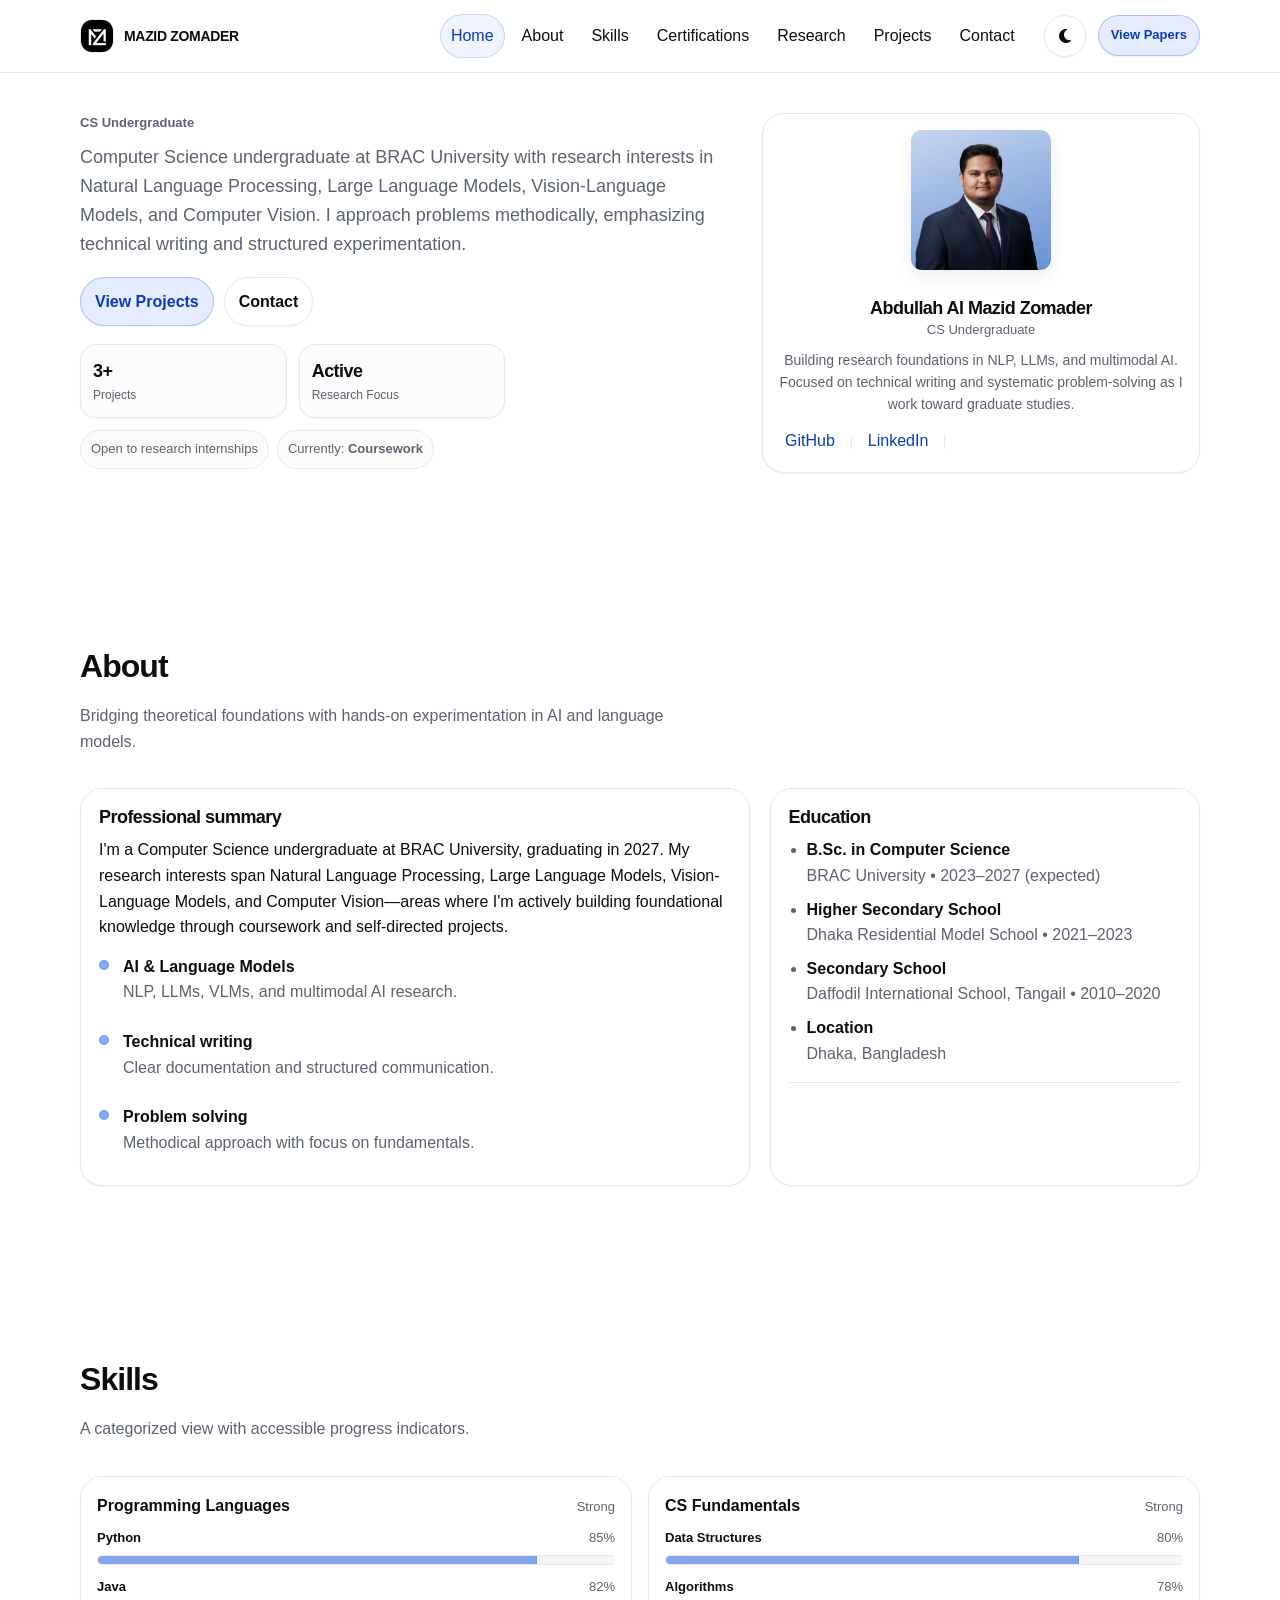
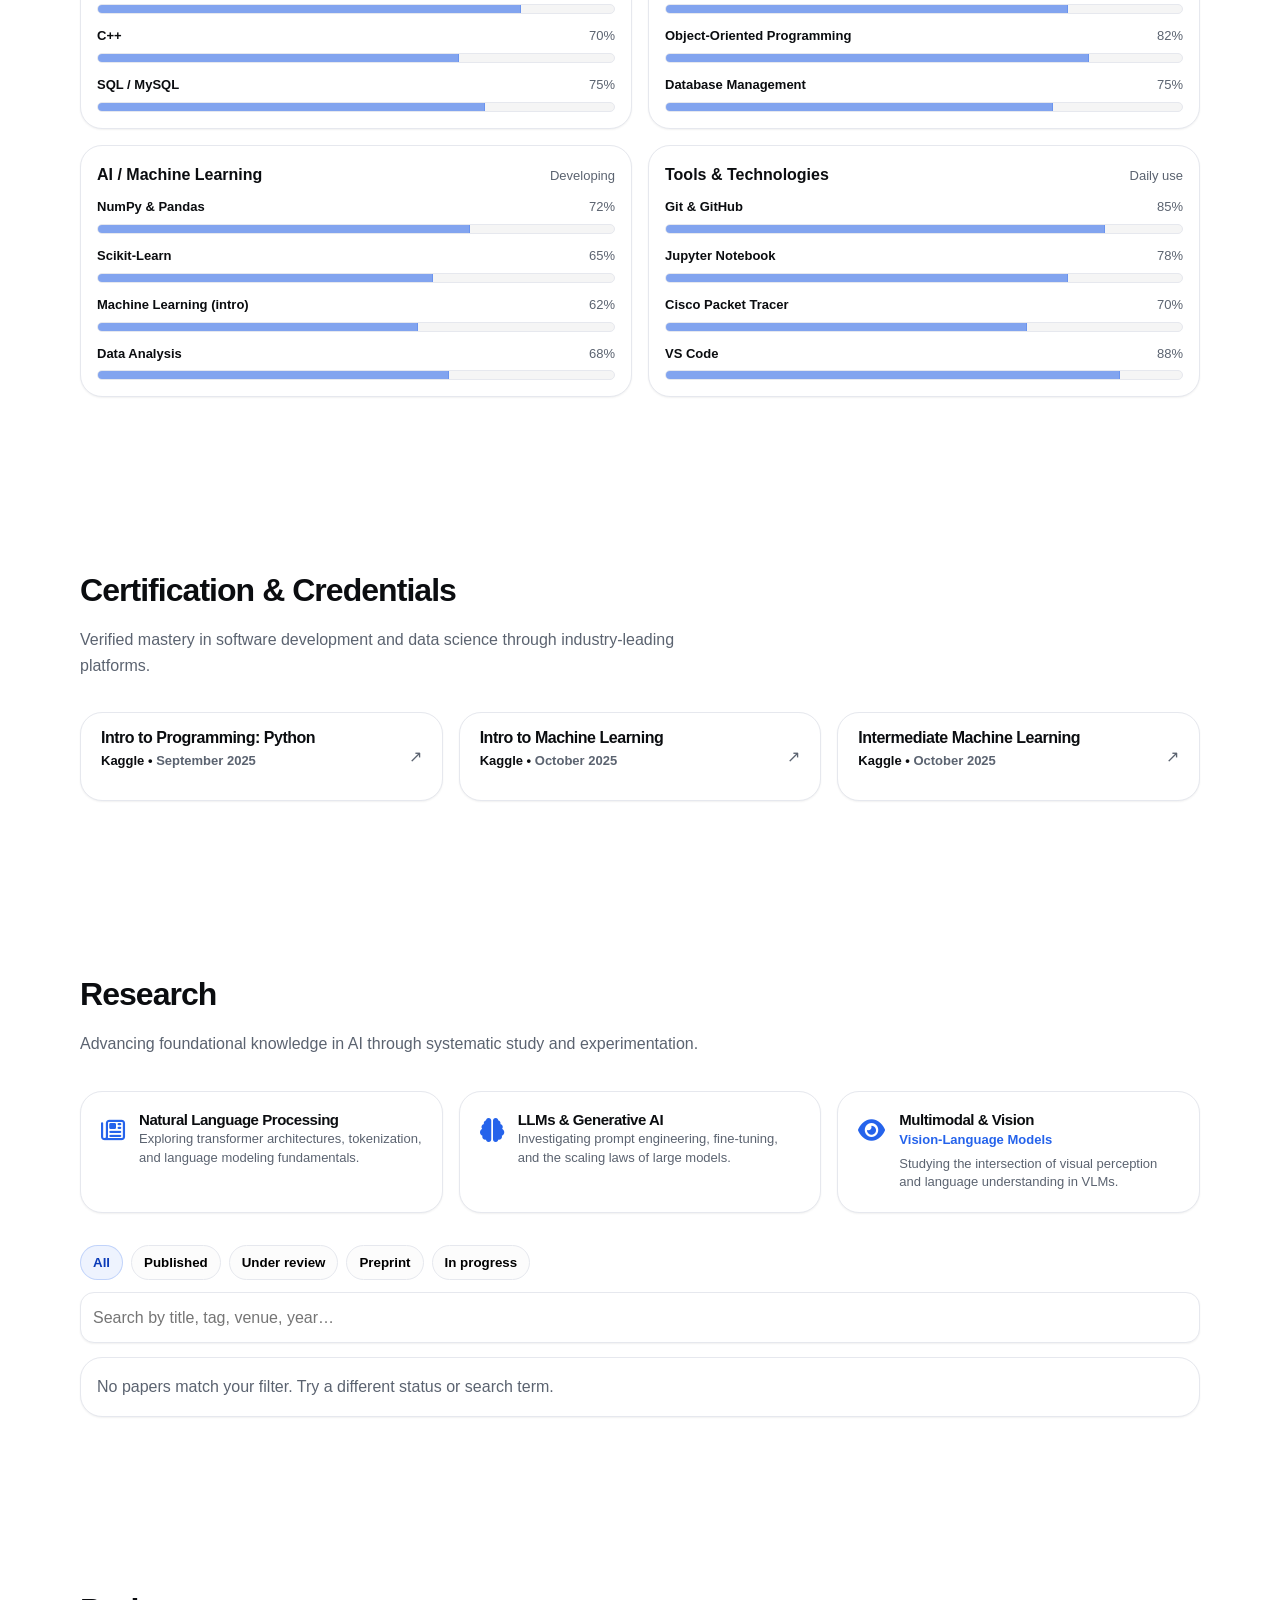
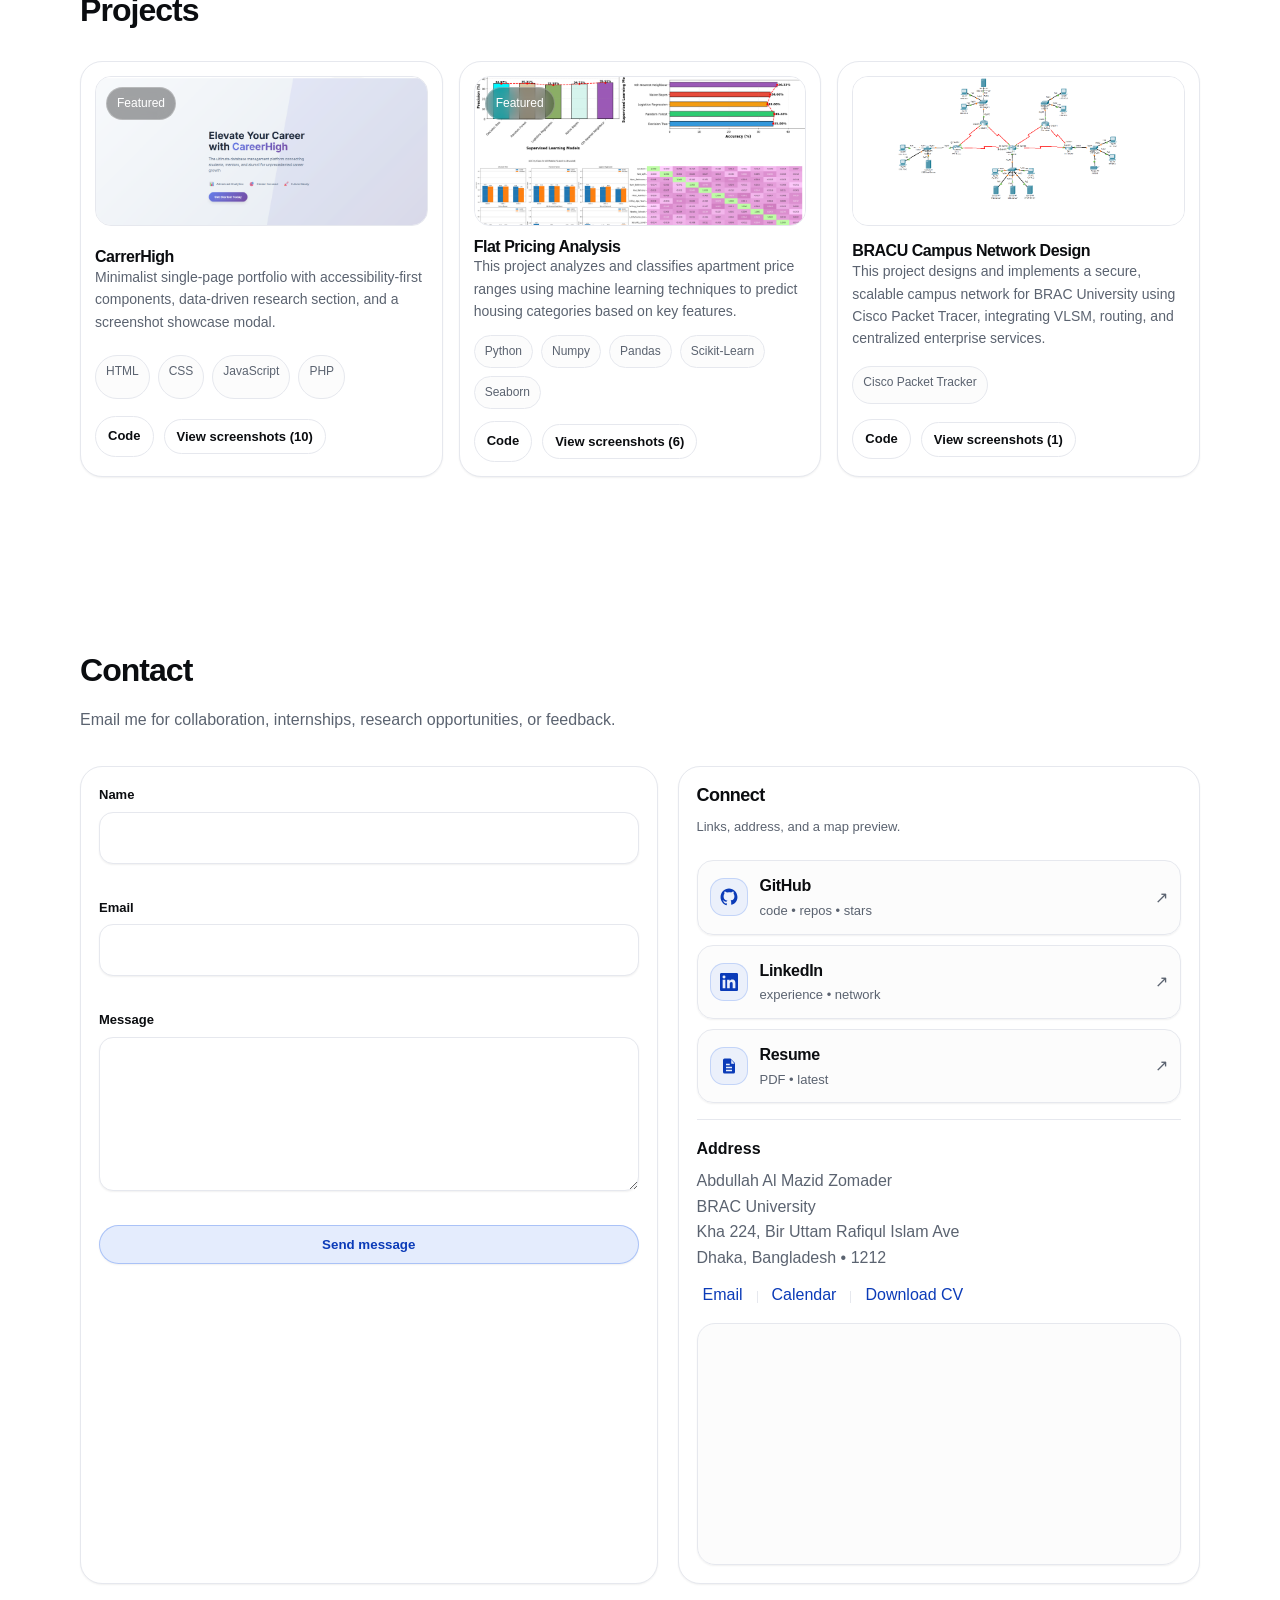
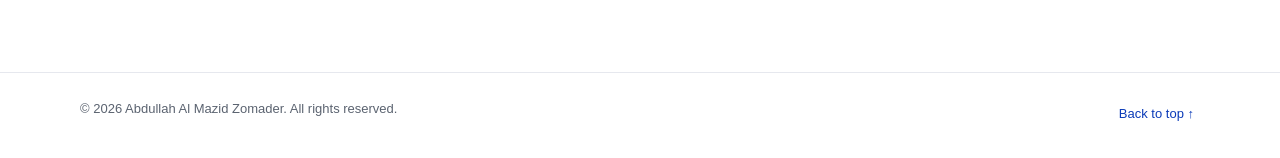
==== commit 85c8511d: "V1.0" ====
--- a/index.html
+++ b/index.html
@@ -1,936 +1,498 @@
-<!DOCTYPE html>
+<!doctype html>
 <html lang="en">
 
 <head>
-  <meta charset="utf-8">
-  <meta content="width=device-width, initial-scale=1.0" name="viewport">
-  <title>MAZID || Portfolio</title>
-  <meta content="" name="description">
-  <meta content="" name="keywords">
-
-  <!-- Favicons -->
-  <link href="assets/img/favicon.jpg" rel="icon">
-
-  <!-- Fonts -->
-  <link href="https://fonts.googleapis.com" rel="preconnect">
-  <link href="https://fonts.gstatic.com" rel="preconnect" crossorigin>
-  <link
-    href="https://fonts.googleapis.com/css2?family=Roboto:ital,wght@0,100;0,300;0,400;0,500;0,700;0,900;1,100;1,300;1,400;1,500;1,700;1,900&family=Poppins:ital,wght@0,100;0,200;0,300;0,400;0,500;0,600;0,700;0,800;0,900;1,100;1,200;1,300;1,400;1,500;1,600;1,700;1,800;1,900&family=Raleway:ital,wght@0,100;0,200;0,300;0,400;0,500;0,600;0,700;0,800;0,900;1,100;1,200;1,300;1,400;1,500;1,600;1,700;1,800;1,900&display=swap"
-    rel="stylesheet">
-
-  <!-- Vendor CSS Files -->
-  <link href="assets/vendor/bootstrap/css/bootstrap.min.css" rel="stylesheet">
-  <link href="assets/vendor/bootstrap-icons/bootstrap-icons.css" rel="stylesheet">
-  <link href="assets/vendor/aos/aos.css" rel="stylesheet">
-  <link href="assets/vendor/glightbox/css/glightbox.min.css" rel="stylesheet">
-  <link href="assets/vendor/swiper/swiper-bundle.min.css" rel="stylesheet">
-
-  <!-- Main CSS File -->
-  <link href="assets/css/main.css" rel="stylesheet">
-
-  <!-- =======================================================
-  * Template Name: iPortfolio
-  * Template URL: https://bootstrapmade.com/iportfolio-bootstrap-portfolio-websites-template/
-  * Updated: Jun 29 2024 with Bootstrap v5.3.3
-  * Author: BootstrapMade.com
-  * License: https://bootstrapmade.com/license/
-  ======================================================== -->
+  <meta charset="utf-8" />
+  <meta name="viewport" content="width=device-width, initial-scale=1" />
+  <meta name="description" content="Personal portfolio of a CS undergrad — projects, research, and contact." />
+  <title>Mazid | Portfolio</title>
+  <link href="assets/img/MZ Logo.jpg" rel="icon">
+
+  <meta name="theme-color" content="#ffffff" />
+  <link rel="stylesheet" href="assets/css/styles.css" />
+  <link rel="stylesheet" href="https://cdnjs.cloudflare.com/ajax/libs/font-awesome/6.5.1/css/all.min.css" />
 </head>
 
-<body class="index-page">
-
-  <header id="header" class="header dark-background d-flex flex-column">
-    <i class="header-toggle d-xl-none bi bi-list"></i>
-
-    <div class="profile-img">
-      <img src="assets/img/my-profile-img.png" alt="" class="img-fluid rounded-circle">
+<body>
+  <a class="skip-link" href="#main">Skip to content</a>
+  <div id="top-anchor" tabindex="-1" aria-hidden="true"></div>
+
+  <header class="site-header" id="top">
+    <nav class="nav container" aria-label="Primary">
+      <a class="brand" href="#home" aria-label="Go to home">
+        <span class="brand-mark" aria-hidden="true">
+          <img src="assets/img/MZ Logo.jpg" alt="MZ Logo" />
+        </span>
+        <span class="brand-text">MAZID ZOMADER</span>
+      </a>
+
+      <button class="nav-toggle" type="button" aria-label="Open menu" aria-expanded="false" aria-controls="navMenu">
+        <span class="nav-toggle-lines" aria-hidden="true"></span>
+      </button>
+
+      <div class="nav-menu" id="navMenu" data-state="closed">
+        <ul class="nav-links" role="list">
+          <li><a class="nav-link" href="#home">Home</a></li>
+          <li><a class="nav-link" href="#about">About</a></li>
+          <li><a class="nav-link" href="#skills">Skills</a></li>
+          <li><a class="nav-link" href="#certifications">Certifications</a></li>
+          <li><a class="nav-link" href="#research">Research</a></li>
+          <li><a class="nav-link" href="#projects">Projects</a></li>
+          <li><a class="nav-link" href="#contact">Contact</a></li>
+        </ul>
+
+        <div class="nav-cta">
+          <button class="theme-toggle" id="themeToggle" aria-label="Toggle theme">
+            <i class="fa-solid fa-sun sun-ic" aria-hidden="true"></i>
+            <i class="fa-solid fa-moon moon-ic" aria-hidden="true"></i>
+          </button>
+          <a class="btn btn-primary btn-sm" href="#research">View Papers</a>
+        </div>
+      </div>
+    </nav>
+  </header>
+
+  <main id="main">
+    <!-- HERO -->
+    <section class="section hero" id="home" aria-label="Hero">
+      <div class="container hero-grid">
+        <div class="hero-copy reveal">
+          <p class="eyebrow">CS Undergraduate </p>
+          <!-- • Aspiring PhD -->
+          <!-- <h1 class="hero-title">
+            Computer Science undergraduate developing research foundations in <span class="accent">AI, Natural Language
+              Processing, Computer Vision, </span> and<span class="accent"> Multimodal Language Models</span>.
+          </h1> -->
+
+
+          <p class="hero-subtitle">
+            Computer Science undergraduate at BRAC University with research interests in Natural Language Processing,
+            Large Language Models, Vision-Language Models, and Computer Vision. I approach problems methodically,
+            emphasizing technical writing and structured experimentation.
+          </p>
+
+          <div class="hero-actions">
+            <a class="btn btn-primary" href="#projects">View Projects</a>
+            <a class="btn btn-ghost" href="#contact">Contact</a>
+          </div>
+
+          <div class="hero-kpis" aria-label="Highlights">
+            <div class="kpi">
+              <div class="kpi-num">3+</div>
+              <div class="kpi-label">Projects</div>
+            </div>
+            <div class="kpi">
+              <div class="kpi-num">Active</div>
+              <div class="kpi-label">Research Focus</div>
+            </div>
+          </div>
+
+          <div class="chip-row">
+            <span class="chip">Open to research internships</span>
+            <span class="chip">Currently: <strong> Coursework</strong></span>
+          </div>
+        </div>
+
+        <div class="hero-card reveal" aria-label="Profile card">
+          <div class="profile-card">
+            <div class="avatar">
+              <img src="assets/img/profile.png" alt="Abdullah Al Mazid Zomader – Computer Science undergraduate"
+                loading="eager" decoding="async" />
+            </div>
+
+
+            <div class="profile-info">
+              <h2 class="profile-name">Abdullah Al Mazid Zomader</h2>
+              <p class="profile-role">CS Undergraduate</p>
+
+              <p class="profile-note">
+                Building research foundations in NLP, LLMs, and multimodal AI. Focused on technical writing and
+                systematic problem-solving as I work toward graduate studies.
+              </p>
+
+              <div class="inline-links" aria-label="Profile links">
+                <a class="link" href="https://github.com/mazidzomader" target="_blank" rel="noreferrer">GitHub</a>
+                <span class="sep" aria-hidden="true"></span>
+                <a class="link" href="https://linkedin.com/in/abdullah-al-mazid-zomader" target="_blank"
+                  rel="noreferrer">LinkedIn</a>
+                <span class="sep" aria-hidden="true"></span>
+                <!-- <a class="link" href="#" target="_blank" rel="noreferrer">Google Scholar</a> -->
+              </div>
+            </div>
+          </div>
+        </div>
+      </div>
+    </section>
+
+    <!-- ABOUT -->
+    <section class="section" id="about" aria-label="About me">
+      <div class="container">
+        <div class="section-head reveal">
+          <h2>About</h2>
+          <p class="muted">Bridging theoretical foundations with hands-on experimentation in AI and language models.</p>
+        </div>
+
+        <div class="about-grid">
+          <article class="card reveal">
+            <h3>Professional summary</h3>
+            <p>
+              I'm a Computer Science undergraduate at BRAC University, graduating in 2027. My research interests span
+              Natural Language Processing, Large Language Models, Vision-Language Models, and Computer Vision—areas
+              where I'm actively building foundational knowledge through coursework and self-directed projects.
+            </p>
+
+            <div class="about-points" role="list" aria-label="What I do">
+              <div class="about-point" role="listitem">
+                <span class="about-dot" aria-hidden="true"></span>
+                <div>
+                  <strong>AI & Language Models</strong>
+                  <p class="muted">NLP, LLMs, VLMs, and multimodal AI research.</p>
+                </div>
+              </div>
+              <div class="about-point" role="listitem">
+                <span class="about-dot" aria-hidden="true"></span>
+                <div>
+                  <strong>Technical writing</strong>
+                  <p class="muted">Clear documentation and structured communication.</p>
+                </div>
+              </div>
+              <div class="about-point" role="listitem">
+                <span class="about-dot" aria-hidden="true"></span>
+                <div>
+                  <strong>Problem solving</strong>
+                  <p class="muted">Methodical approach with focus on fundamentals.</p>
+                </div>
+              </div>
+            </div>
+          </article>
+
+          <aside class="card reveal" aria-label="Education and background">
+            <h3>Education</h3>
+            <ul class="list" role="list">
+              <li>
+                <strong>B.Sc. in Computer Science</strong><br />
+                <span class="muted">BRAC University • 2023–2027 (expected)</span>
+              </li>
+              <li>
+                <strong>Higher Secondary School</strong><br />
+                <span class="muted">Dhaka Residential Model School • 2021–2023</span>
+              </li>
+              <li>
+                <strong>Secondary School</strong><br />
+                <span class="muted">Daffodil International School, Tangail • 2010–2020</span>
+              </li>
+              <li>
+                <strong>Location</strong><br />
+                <span class="muted">Dhaka, Bangladesh</span>
+              </li>
+            </ul>
+
+            <div class="divider" role="separator" aria-hidden="true"></div>
+          </aside>
+        </div>
+      </div>
+    </section>
+
+    <!-- SKILLS -->
+    <section class="section" id="skills" aria-label="Skills">
+      <div class="container">
+        <div class="section-head reveal">
+          <h2>Skills</h2>
+          <p class="muted">A categorized view with accessible progress indicators.</p>
+        </div>
+
+        <div class="skills-grid reveal" id="skillsGrid" aria-label="Skills list"></div>
+      </div>
+    </section>
+
+    <!-- CERTIFICATIONS -->
+    <section class="section" id="certifications" aria-label="Certifications and Credentials">
+      <div class="container">
+        <div class="section-head reveal">
+          <h2>Certification & Credentials</h2>
+          <p class="muted">Verified mastery in software development and data science through industry-leading platforms.
+          </p>
+        </div>
+
+        <div class="certs-grid reveal" aria-label="Certifications list">
+          <a class="cert-card" href="https://www.kaggle.com/learn/certification/mazidzomader/python" target="_blank"
+            rel="noreferrer">
+            <div class="cert-info">
+              <h3 class="cert-title">Intro to Programming: Python</h3>
+              <p class="cert-issuer small">Kaggle • <span class="muted">September 2025</span></p>
+            </div>
+            <span class="social-arrow" aria-hidden="true">↗</span>
+          </a>
+
+          <a class="cert-card" href="https://www.kaggle.com/learn/certification/mazidzomader/intro-to-machine-learning"
+            target="_blank" rel="noreferrer">
+            <div class="cert-info">
+              <h3 class="cert-title">Intro to Machine Learning</h3>
+              <p class="cert-issuer small">Kaggle • <span class="muted">October 2025</span></p>
+            </div>
+            <span class="social-arrow" aria-hidden="true">↗</span>
+          </a>
+
+          <a class="cert-card"
+            href="https://www.kaggle.com/learn/certification/mazidzomader/intermediate-machine-learning" target="_blank"
+            rel="noreferrer">
+            <div class="cert-info">
+              <h3 class="cert-title">Intermediate Machine Learning</h3>
+              <p class="cert-issuer small">Kaggle • <span class="muted">October 2025</span></p>
+            </div>
+            <span class="social-arrow" aria-hidden="true">↗</span>
+          </a>
+        </div>
+      </div>
+    </section>
+
+    <!-- RESEARCH -->
+    <section class="section" id="research" aria-label="Research">
+      <div class="container">
+        <div class="section-head reveal">
+          <h2>Research</h2>
+          <p class="muted">Advancing foundational knowledge in AI through systematic study and experimentation.</p>
+        </div>
+
+        <!-- NEW: Research Pillars -->
+        <div class="research-pillars reveal" aria-label="Active research areas">
+          <div class="pillar-card">
+            <div class="pillar-ic"><i class="fa-regular fa-newspaper"></i></div>
+            <div class="pillar-body">
+              <h3 class="pillar-title">Natural Language Processing</h3>
+              <p class="muted small">Exploring transformer architectures, tokenization, and language modeling
+                fundamentals.</p>
+            </div>
+          </div>
+          <div class="pillar-card">
+            <div class="pillar-ic"><i class="fa-solid fa-brain"></i></div>
+            <div class="pillar-body">
+              <h3 class="pillar-title">LLMs & Generative AI</h3>
+              <p class="muted small">Investigating prompt engineering, fine-tuning, and the scaling laws of large
+                models.</p>
+            </div>
+          </div>
+          <div class="pillar-card">
+            <div class="pillar-ic"><i class="fa-solid fa-eye"></i></div>
+            <div class="pillar-body">
+              <h3 class="pillar-title">Multimodal & Vision</h3>
+              <h4 class="pillar-subtitle small">Vision-Language Models</h4>
+              <p class="muted small">Studying the intersection of visual perception and language understanding in VLMs.
+              </p>
+            </div>
+          </div>
+        </div>
+
+        <div class="research-toolbar reveal" aria-label="Research filters">
+          <div class="filter-group" id="researchFilters" role="group" aria-label="Filter papers"></div>
+          <div class="search-wrap">
+            <label class="sr-only" for="researchSearch">Search papers</label>
+            <input class="input" id="researchSearch" type="search" placeholder="Search by title, tag, venue, year…"
+              autocomplete="off" />
+          </div>
+        </div>
+
+        <div class="research-list" id="researchList" aria-live="polite" aria-label="Research papers"></div>
+      </div>
+    </section>
+
+    <!-- PROJECTS -->
+    <section class="section" id="projects" aria-label="Projects">
+      <div class="container">
+        <div class="section-head reveal">
+          <h2>Projects</h2>
+        </div>
+
+        <div class="grid" id="projectsGrid" aria-label="Project cards"></div>
+      </div>
+    </section>
+
+    <!-- CONTACT (Web3Forms integrated) -->
+    <section class="section" id="contact" aria-label="Contact">
+      <div class="container">
+        <div class="section-head reveal">
+          <h2>Contact</h2>
+          <p class="muted">Email me for collaboration, internships, research opportunities, or feedback.</p>
+        </div>
+
+        <div class="contact-grid">
+          <!-- WEB3FORMS: action + hidden keys added exactly -->
+          <form class="card reveal" action="https://api.web3forms.com/submit" method="POST" id="form"
+            name="contact-form" novalidate>
+            <input type="hidden" name="access_key" value="1c92272d-4b39-4bab-828f-a2dd3d727b95" />
+            <input type="hidden" name="subject" value="New email for you from your personal website" />
+            <input type="hidden" name="from_name" value="Portfolio Website" />
+            <!-- <input type="checkbox" name="botcheck" class="hidden" tabindex="-1" autocomplete="off" aria-hidden="true" /> -->
+
+            <div class="field">
+              <label for="name">Name</label>
+              <input class="input" id="name" name="name" type="text" autocomplete="name" required />
+              <p class="error" id="errName" aria-live="polite"></p>
+            </div>
+
+            <div class="field">
+              <label for="email">Email</label>
+              <input class="input" id="email" name="email" type="email" autocomplete="email" required />
+              <p class="error" id="errEmail" aria-live="polite"></p>
+            </div>
+
+            <div class="field">
+              <label for="message">Message</label>
+              <textarea class="input textarea" id="message" name="message" rows="5" required></textarea>
+              <p class="error" id="errMessage" aria-live="polite"></p>
+            </div>
+
+            <div class="form-actions">
+              <button class="btn btn-primary" type="submit" id="submitBtn">Send message</button>
+            </div>
+
+            <div class="form-status" id="formStatus" role="status" aria-live="polite"></div>
+          </form>
+
+          <!-- Social + Address + Map -->
+          <aside class="card reveal" aria-label="Social and location">
+            <div class="social-head">
+              <h3>Connect</h3>
+              <p class="muted small">Links, address, and a map preview.</p>
+            </div>
+
+            <div class="social-grid" aria-label="Social cards">
+              <a class="social-card" href="https://github.com/mazidzomader" target="_blank" rel="noreferrer"
+                aria-label="Open GitHub profile">
+                <span class="social-ic" aria-hidden="true">
+                  <svg viewBox="0 0 24 24" width="18" height="18" fill="currentColor" aria-hidden="true">
+                    <path
+                      d="M12 .5C5.73.5.75 5.61.75 12c0 5.11 3.18 9.44 7.59 10.97.56.11.77-.25.77-.56v-2c-3.09.69-3.74-1.52-3.74-1.52-.51-1.33-1.24-1.68-1.24-1.68-1.02-.72.08-.71.08-.71 1.12.08 1.71 1.18 1.71 1.18 1 .74 2.62.53 3.26.4.1-.75.39-1.26.71-1.55-2.47-.29-5.07-1.27-5.07-5.65 0-1.25.44-2.27 1.16-3.07-.12-.29-.5-1.45.11-3.02 0 0 .95-.31 3.11 1.17a10.4 10.4 0 0 1 2.83-.39c.96 0 1.93.13 2.83.39 2.16-1.48 3.11-1.17 3.11-1.17.61 1.57.23 2.73.11 3.02.72.8 1.16 1.82 1.16 3.07 0 4.39-2.6 5.36-5.08 5.64.4.35.76 1.04.76 2.11v3.12c0 .31.21.67.78.56C20.07 21.44 23.25 17.11 23.25 12 23.25 5.61 18.27.5 12 .5z" />
+                  </svg>
+                </span>
+                <div class="social-meta">
+                  <div class="social-title">GitHub</div>
+                  <div class="social-sub muted">code • repos • stars</div>
+                </div>
+                <span class="social-arrow" aria-hidden="true">↗</span>
+              </a>
+
+              <a class="social-card" href="https://www.linkedin.com/in/abdullah-al-mazid-zomader/" target="_blank"
+                rel="noreferrer" aria-label="Open LinkedIn profile">
+                <span class="social-ic" aria-hidden="true">
+                  <svg viewBox="0 0 24 24" width="18" height="18" fill="currentColor" aria-hidden="true">
+                    <path
+                      d="M20.45 20.45H16.9v-5.4c0-1.29-.02-2.95-1.8-2.95-1.8 0-2.07 1.4-2.07 2.85v5.5H9.5V9h3.4v1.56h.05c.47-.9 1.62-1.85 3.34-1.85 3.57 0 4.22 2.35 4.22 5.41v6.33zM5.34 7.43a1.98 1.98 0 1 1 0-3.96 1.98 1.98 0 0 1 0 3.96zM7.12 20.45H3.56V9h3.56v11.45zM22.22 0H1.78C.8 0 0 .77 0 1.72v20.56C0 23.23.8 24 1.78 24h20.44C23.2 24 24 23.23 24 22.28V1.72C24 .77 23.2 0 22.22 0z" />
+                  </svg>
+                </span>
+                <div class="social-meta">
+                  <div class="social-title">LinkedIn</div>
+                  <div class="social-sub muted">experience • network</div>
+                </div>
+                <span class="social-arrow" aria-hidden="true">↗</span>
+              </a>
+
+              <!-- <a class="social-card" href="#" target="_blank" rel="noreferrer" aria-label="Open Google Scholar profile">
+                <span class="social-ic" aria-hidden="true">
+                  <svg viewBox="0 0 24 24" width="18" height="18" fill="currentColor" aria-hidden="true">
+                    <path
+                      d="M12 3 1 9l11 6 9-4.91V17h2V9L12 3zm-6.2 9.14L12 15.5l6.2-3.36L12 8.8l-6.2 3.34zM5 13.5V17c0 1.66 3.13 3 7 3s7-1.34 7-3v-3.5l-7 3.8-7-3.8z" />
+                  </svg>
+                </span>
+                <div class="social-meta">
+                  <div class="social-title">Scholar</div>
+                  <div class="social-sub muted">citations • papers</div>
+                </div>
+                <span class="social-arrow" aria-hidden="true">↗</span>
+              </a> -->
+
+              <a class="social-card" href="https://drive.google.com/file/d/1fDNzbJQZVZAIjp-kpCPCDbw_G-Gh_mZn/view"
+                target="_blank" rel="noreferrer" aria-label="Open resume PDF">
+                <span class="social-ic" aria-hidden="true">
+                  <svg viewBox="0 0 24 24" width="18" height="18" fill="currentColor" aria-hidden="true">
+                    <path
+                      d="M14 2H6a2 2 0 0 0-2 2v16a2 2 0 0 0 2 2h12a2 2 0 0 0 2-2V8l-6-6zm1 7V3.5L19.5 9H15zM8 13h8v2H8v-2zm0 4h8v2H8v-2zm0-8h5v2H8V9z" />
+                  </svg>
+                </span>
+                <div class="social-meta">
+                  <div class="social-title">Resume</div>
+                  <div class="social-sub muted">PDF • latest</div>
+                </div>
+                <span class="social-arrow" aria-hidden="true">↗</span>
+              </a>
+            </div>
+
+            <div class="divider" role="separator" aria-hidden="true"></div>
+
+            <div class="address-wrap" aria-label="Address and map">
+              <div class="address">
+                <div class="address-title">Address</div>
+                <p class="muted" style="margin:0;">
+                  Abdullah Al Mazid Zomader<br />
+                  BRAC University<br />
+                  Kha 224, Bir Uttam Rafiqul Islam Ave<br />
+                  Dhaka, Bangladesh • 1212
+                </p>
+
+                <div class="inline-links inline-links-compact" style="margin-top:10px;">
+                  <a class="link" href="mailto:contact.mazidzomader@gmail.com">Email</a>
+                  <span class="sep" aria-hidden="true"></span>
+                  <a class="link" href="https://calendar.google.com/calendar/r/week?cid=contact.mazidzomader@gmail.com"
+                    target="_blank" rel="noreferrer">Calendar</a>
+                  <span class="sep" aria-hidden="true"></span>
+                  <a class="link" href="https://drive.google.com/file/d/1fDNzbJQZVZAIjp-kpCPCDbw_G-Gh_mZn/view"
+                    target="_blank" rel="noreferrer">Download CV</a>
+                </div>
+              </div>
+
+              <div class="map" aria-label="Map preview">
+                <iframe
+                  src="https://www.google.com/maps/embed?pb=!1m18!1m12!1m3!1d3651.2753880436926!2d90.41994937979644!3d23.773205923617734!2m3!1f0!2f0!3f0!3m2!1i1024!2i768!4f13.1!3m3!1m2!1s0x3755c7715a40c603%3A0xec01cd75f33139f5!2sBRAC%20University!5e0!3m2!1sen!2sbd!4v1769618813360!5m2!1sen!2sbd"
+                  width="600" height="450" style="border:0;" allowfullscreen="" loading="lazy"
+                  referrerpolicy="no-referrer-when-downgrade"></iframe>
+              </div>
+            </div>
+          </aside>
+        </div>
+      </div>
+    </section>
+  </main>
+
+  <footer class="footer">
+    <div class="container footer-row">
+      <p class="muted small">© <span id="year"></span> Abdullah Al Mazid Zomader. All rights reserved.</p>
+      <a class="link small" id="backToTop" href="#top">Back to top ↑</a>
     </div>
-
-    <a href="index.html" class="logo d-flex align-items-center justify-content-center">
-      <!-- Uncomment the line below if you also wish to use an image logo -->
-      <!-- <img src="assets/img/logo.png" alt=""> -->
-      <h1 class="sitename">Abdullah Al Mazid Zomader</h1>
-    </a>
-
-    <div class="social-links text-center">
-      <a href="https://github.com/mazidzomader" class="github"><i class="bi bi-github"></i></a>
-      <!-- <a href="#" class="facebook"><i class="bi bi-facebook"></i></a>
-      <a href="#" class="instagram"><i class="bi bi-instagram"></i></a>
-      <a href="#" class="google-plus"><i class="bi bi-skype"></i></a> -->
-      <a href="https://www.linkedin.com/in/abdullah-al-mazid-zomader/" class="linkedin"><i
-          class="bi bi-linkedin"></i></a>
+  </footer>
+
+  <!-- Project gallery modal -->
+  <div class="modal" id="galleryModal" aria-hidden="true">
+    <div class="modal-overlay" data-close="true"></div>
+
+    <div class="modal-panel" role="dialog" aria-modal="true" aria-labelledby="galleryTitle"
+      aria-describedby="galleryDesc" tabindex="-1">
+      <div class="modal-head">
+        <div class="modal-titlewrap">
+          <h3 class="modal-title" id="galleryTitle">Project Screenshots</h3>
+          <p class="modal-desc muted small" id="galleryDesc">Use arrow keys to navigate. Esc to close.</p>
+        </div>
+
+        <button class="icon-btn" type="button" id="galleryClose" aria-label="Close gallery">✕</button>
+      </div>
+
+      <div class="modal-body">
+        <div class="gallery">
+          <button class="gallery-nav" type="button" id="galleryPrev" aria-label="Previous image">‹</button>
+
+          <figure class="gallery-figure">
+            <img id="galleryImage" alt="" />
+            <figcaption class="muted small" id="galleryCaption"></figcaption>
+          </figure>
+
+          <button class="gallery-nav" type="button" id="galleryNext" aria-label="Next image">›</button>
+        </div>
+
+        <div class="thumbs" id="galleryThumbs" aria-label="Thumbnails"></div>
+      </div>
     </div>
-
-    <nav id="navmenu" class="navmenu">
-      <ul>
-        <li><a href="#hero" class="active"><i class="bi bi-house navicon"></i>Home</a></li>
-        <li><a href="#about"><i class="bi bi-person navicon"></i> About</a></li>
-        <li><a href="#resume"><i class="bi bi-file-earmark-text navicon"></i> Academics</a></li>
-        <li><a href="#portfolio"><i class="bi bi-images navicon"></i> Projects</a></li>
-        <!-- <li><a href="#services"><i class="bi bi-hdd-stack navicon"></i> Services</a></li>
-        <li class="dropdown"><a href="#"><i class="bi bi-menu-button navicon"></i> <span>Dropdown</span> <i class="bi bi-chevron-down toggle-dropdown"></i></a>
-          <ul>
-            <li><a href="#">Dropdown 1</a></li>
-            <li class="dropdown"><a href="#"><span>Deep Dropdown</span> <i class="bi bi-chevron-down toggle-dropdown"></i></a>
-              <ul>
-                <li><a href="#">Deep Dropdown 1</a></li>
-                <li><a href="#">Deep Dropdown 2</a></li>
-                <li><a href="#">Deep Dropdown 3</a></li>
-                <li><a href="#">Deep Dropdown 4</a></li>
-                <li><a href="#">Deep Dropdown 5</a></li>
-              </ul>
-            </li>
-            <li><a href="#">Dropdown 2</a></li>
-            <li><a href="#">Dropdown 3</a></li>
-            <li><a href="#">Dropdown 4</a></li>
-          </ul>
-        </li> -->
-        <li><a href="#contact"><i class="bi bi-envelope navicon"></i> Contact</a></li>
-      </ul>
-    </nav>
-
-  </header>
-
-  <main class="main">
-    <!-- <div id="myNotification" style="display: none;">
-      <p>This page is under construction!</p>
-      <button onclick="closeNotification()">Close</button>
-    </div> -->
-
-    <!-- Hero Section -->
-    <section id="hero" class="hero section dark-background">
-
-      <img src="assets/img/hero-bg.jpeg" alt="" data-aos="fade-in" class="">
-
-      <div class="container" data-aos="fade-up" data-aos-delay="100">
-        <h2>Mazid Zomader</h2>
-        <p>I'm <span class="typed" data-typed-items="an Engineer, a Developer, a Photographer"></span><span
-            class="typed-cursor typed-cursor--blink" aria-hidden="true"></span><span
-            class="typed-cursor typed-cursor--blink" aria-hidden="true"></span></p>
-      </div>
-
-    </section><!-- /Hero Section -->
-
-    <!-- About Section -->
-    <section id="about" class="about section">
-
-      <!-- Section Title -->
-      <div class="container section-title" data-aos="fade-up">
-        <h2>About</h2>
-        <p>As a student of Computer Science, I'm constantly amazed by the power of technology and its ability to
-          transform the world around us. I'm currently pursuing my degree at BRAC University and have been learning
-          about various programming languages, software development methodologies, and computer hardware. I'm passionate
-          about using my skills to solve real-world problems and make a positive impact on society. In my free time, I
-          enjoy reading tech blogs, playing games and working on personal coding projects.</p>
-      </div><!-- End Section Title -->
-
-      <div class="container" data-aos="fade-up" data-aos-delay="100">
-
-        <div class="row gy-4 justify-content-center">
-          <div class="col-lg-4">
-            <img src="assets/img/my-profile-img.png" class="img-fluid" alt="">
-          </div>
-          <div class="col-lg-8 content">
-            <h2>Undergraduate Student</h2>
-            <p class="fst-italic py-3">
-              Currently pursuing my Computer Science degree at <a href="https://www.bracu.ac.bd/">BRAC University</a>
-            </p>
-            <div class="row">
-              <div class="col-lg-6">
-                <ul>
-                  <li><i class="bi bi-chevron-right"></i> <strong>Birthday:</strong> <span>06 April 2005</span></li>
-                  <li><i class="bi bi-chevron-right"></i> <strong>Website:</strong> <span></span><a
-                      href="https://mazidzomader.github.io/">https://mazidzomader.github.io/</a></li>
-                  <li><i class="bi bi-chevron-right"></i> <strong>Blood Group:</strong> <span>O (+ve)</span></li>
-                  <li><i class="bi bi-chevron-right"></i> <strong>City:</strong> <span>Dhaka, Bangladesh</span></li>
-                </ul>
-              </div>
-              <div class="col-lg-6">
-                <ul>
-                  <li><i class="bi bi-chevron-right"></i> <strong>Age:</strong> <span>20</span></li>
-                  <li><i class="bi bi-chevron-right"></i> <strong>Degree:</strong> <span>Undergraduate</span></li>
-                  <li><i class="bi bi-chevron-right"></i> <strong>Email:</strong> <span><a
-                        href="mailto:contact.mazidzomader@gmail.com">contact.mazidzomader@gmail.com</a></span></li>
-                  <li><i class="bi bi-chevron-right"></i> <strong>Current Institution:</strong> <span>BRAC
-                      University</span></li>
-                </ul>
-              </div>
-            </div>
-            <!-- <p class="py-3">
-              Officiis eligendi itaque labore et dolorum mollitia officiis optio vero. Quisquam sunt adipisci omnis et ut. Nulla accusantium dolor incidunt officia tempore. Et eius omnis.
-              Cupiditate ut dicta maxime officiis quidem quia. Sed et consectetur qui quia repellendus itaque neque.
-            </p> -->
-          </div>
-        </div>
-
-      </div>
-
-    </section><!-- /About Section -->
-
-    <!-- Stats Section 
-    <section id="stats" class="stats section">
-
-      <div class="container" data-aos="fade-up" data-aos-delay="100">
-
-        <div class="row gy-4">
-
-          <div class="col-lg-3 col-md-6">
-            <div class="stats-item">
-              <i class="bi bi-emoji-smile"></i>
-              <span data-purecounter-start="0" data-purecounter-end="232" data-purecounter-duration="1" class="purecounter"></span>
-              <p><strong>Happy Clients</strong> <span>consequuntur quae</span></p>
-            </div>
-          </div> 
-
-          <div class="col-lg-3 col-md-6">
-            <div class="stats-item">
-              <i class="bi bi-journal-richtext"></i>
-              <span data-purecounter-start="0" data-purecounter-end="521" data-purecounter-duration="1" class="purecounter"></span>
-              <p><strong>Projects</strong> <span>adipisci atque cum quia aut</span></p>
-            </div>
-          </div>
-          <div class="col-lg-3 col-md-6">
-            <div class="stats-item">
-              <i class="bi bi-headset"></i>
-              <span data-purecounter-start="0" data-purecounter-end="1453" data-purecounter-duration="1" class="purecounter"></span>
-              <p><strong>Hours Of Support</strong> <span>aut commodi quaerat</span></p>
-            </div>
-          </div>
-
-          <div class="col-lg-3 col-md-6">
-            <div class="stats-item">
-              <i class="bi bi-people"></i>
-              <span data-purecounter-start="0" data-purecounter-end="32" data-purecounter-duration="1" class="purecounter"></span>
-              <p><strong>Hard Workers</strong> <span>rerum asperiores dolor</span></p>
-            </div>
-          </div>
-
-        </div>
-
-      </div>
-
-    </section>/Stats Section -->
-
-    <!-- Skills Section -->
-    <section id="skills" class="skills section light-background">
-
-      <!-- Section Title -->
-      <div class="container section-title" data-aos="fade-up">
-        <h2>Skills</h2>
-        <p>A quick learner and problem solver, adept at applying technical skills to create efficient and impactful
-          solutions.</p>
-      </div><!-- End Section Title -->
-
-      <div class="container" data-aos="fade-up" data-aos-delay="100">
-
-        <div class="row skills-content skills-animation">
-
-          <div class="col-lg-6">
-
-            <div class="progress">
-              <span class="skill"><span>Python</span> <i class="val">75%</i></span>
-              <div class="progress-bar-wrap">
-                <div class="progress-bar" role="progressbar" aria-valuenow="75" aria-valuemin="0" aria-valuemax="75">
-                </div>
-              </div>
-            </div><!-- End Skills Item -->
-
-            <div class="progress">
-              <span class="skill"><span>Java</span> <i class="val">50%</i></span>
-              <div class="progress-bar-wrap">
-                <div class="progress-bar" role="progressbar" aria-valuenow="50" aria-valuemin="0" aria-valuemax="50">
-                </div>
-              </div>
-            </div><!-- End Skills Item -->
-
-            <div class="progress">
-              <span class="skill"><span>PHP</span> <i class="val">50%</i></span>
-              <div class="progress-bar-wrap">
-                <div class="progress-bar" role="progressbar" aria-valuenow="50" aria-valuemin="0" aria-valuemax="50">
-                </div>
-              </div>
-            </div><!-- End Skills Item -->
-
-          </div>
-
-          <div class="col-lg-6">
-
-            <div class="progress">
-              <span class="skill"><span>Latex</span> <i class="val">60%</i></span>
-              <div class="progress-bar-wrap">
-                <div class="progress-bar" role="progressbar" aria-valuenow="60" aria-valuemin="0" aria-valuemax="60">
-                </div>
-              </div>
-            </div><!-- End Skills Item -->
-
-            <div class="progress">
-              <span class="skill"><span>MySQL</span> <i class="val">80%</i></span>
-              <div class="progress-bar-wrap">
-                <div class="progress-bar" role="progressbar" aria-valuenow="80" aria-valuemin="0" aria-valuemax="80">
-                </div>
-              </div>
-            </div><!-- End Skills Item -->
-
-            <div class="progress">
-              <span class="skill"><span>HTML | CSS | Javascript</span> <i class="val">90%</i></span>
-              <div class="progress-bar-wrap">
-                <div class="progress-bar" role="progressbar" aria-valuenow="90" aria-valuemin="0" aria-valuemax="90">
-                </div>
-              </div>
-            </div><!-- End Skills Item -->
-
-          </div>
-
-        </div>
-
-      </div>
-
-    </section><!-- /Skills Section -->
-
-    <!-- Resume Section -->
-    <section id="resume" class="resume section">
-
-      <!-- Section Title -->
-      <div class="container section-title" data-aos="fade-up">
-        <h2>Academics</h2>
-        <button class="button-30" role="button"><a
-            href="https://drive.google.com/file/d/1fDNzbJQZVZAIjp-kpCPCDbw_G-Gh_mZn/view?usp=sharing">View
-            CV</a></button>
-      </div><!-- End Section Title -->
-
-      <div class="container">
-
-        <div class="row">
-
-          <div class="col-lg-6" data-aos="fade-up" data-aos-delay="100">
-            <h3 class="resume-title">Summary</h3>
-
-            <div class="resume-item pb-0">
-              <h4>Mazid Zomader</h4>
-              <p><em>Aspiring software engineer and CS student, focused on learning, experimenting, and delivering
-                  functional and impactful digital solutions.</em></p>
-              <ul>
-                <li>Dhaka, Bangladesh</li>
-                <!-- <li>(123) 456-7891</li> -->
-                <li>contact.mazidzomader@gmail.com</li>
-              </ul>
-            </div><!-- Edn Resume Item -->
-
-            <h3 class="resume-title">Education</h3>
-            <div class="resume-item">
-              <h4>Bachelor of Science in Computer Science </h4>
-              <h5>2023 - 2027 <i>[Expected]</i></h5>
-              <p><em>BRAC University</em></p>
-            </div><!-- Edn Resume Item -->
-
-            <div class="resume-item">
-              <h4>Higher Secondary School</h4>
-              <h5>2021 - 2023</h5>
-              <p><em>Dhaka Residential Model College</em></p>
-            </div><!-- Edn Resume Item -->
-            <div class="resume-item">
-              <h4>Secondary School</h4>
-              <h5>2010 - 2020</h5>
-              <p><em>Daffodil International School</em></p>
-            </div><!-- Edn Resume Item -->
-
-
-          </div>
-
-          <div class="col-lg-6" data-aos="fade-up" data-aos-delay="200">
-            <h3 class="resume-title">Certifications and Credentials</h3>
-            <div class="resume-item">
-              <h4>Intro to Programming: Python</h4>
-              <h5>Sep 2025</h5>
-              <p><em>Kaggle </em></p>
-              <ul>
-                <button class="button-30" role="button"><a
-                    href="https://www.kaggle.com/learn/certification/mazidzomader/python"
-                    target="_blank">Credentials</a></button>
-              </ul>
-            </div><!-- Edn Resume Item -->
-
-            <div class="resume-item">
-              <h4>Intro to Machine Learning</h4>
-              <h5>October 2025</h5>
-              <p><em>Kaggle</em></p>
-              <ul>
-                <button class="button-30" role="button"><a
-                    href="https://www.kaggle.com/learn/certification/mazidzomader/intro-to-machine-learning"
-                    target="_blank">Credentials</a></button>
-              </ul>
-            </div><!-- Edn Resume Item -->
-
-            <div class="resume-item">
-              <h4>Intermediate Machine Learning</h4>
-              <h5>October 2025</h5>
-              <p><em>Kaggle</em></p>
-              <ul>
-                <button class="button-30" role="button"><a
-                    href="https://www.kaggle.com/learn/certification/mazidzomader/intermediate-machine-learning"
-                    target="_blank">Credentials</a></button>
-              </ul>
-            </div><!-- Edn Resume Item -->
-
-
-
-          </div>
-
-        </div>
-
-      </div>
-
-    </section><!-- /Resume Section -->
-
-    <!-- Portfolio Section -->
-    <section id="portfolio" class="portfolio section light-background">
-
-      <!-- Section Title -->
-      <div class="container section-title" data-aos="fade-up">
-        <h2>Projects</h2>
-        <p>A showcase of my academic and personal projects that highlight my learning journey, technical growth, and
-          ability to apply theoretical concepts to real-world problems.</p>
-      </div><!-- End Section Title -->
-
-      <div class="container">
-
-        <div class="isotope-layout" data-default-filter="*" data-layout="masonry" data-sort="original-order">
-
-          <ul class="portfolio-filters isotope-filters" data-aos="fade-up" data-aos-delay="100">
-            <li data-filter="*" class="filter-active">All</li>
-            <li data-filter=".filter-app">Database</li><!-- App -->
-            <li data-filter=".filter-product">Software</li><!-- Product -->
-            <li data-filter=".filter-branding">Networks</li><!-- -->
-            <li data-filter=".filter-books">AI/ML</li><!-- Books -->
-          </ul><!-- End Portfolio Filters -->
-
-          <div class="row gy-4 isotope-container" data-aos="fade-up" data-aos-delay="200">
-
-            <div class="col-lg-4 col-md-6 portfolio-item isotope-item filter-app">
-              <div class="portfolio-content h-100">
-                <img src="assets/img/portfolio/app-1.jpg" class="img-fluid" alt="">
-                <div class="portfolio-info">
-                  <h4>CareerHigh</h4>
-                  <p>A web app to plan and track career roadmap</p>
-                  <a href="assets/img/portfolio/app-1.jpg" title="CareerHigh" data-gallery="portfolio-gallery-app"
-                    class="glightbox preview-link"><i class="bi bi-zoom-in"></i></a>
-                  <a href="https://github.com/mazidzomader/CSE370-Project-CareerHigh" target="_blank"
-                    title="More Details" class="details-link"><i class="bi bi-link-45deg"></i></a>
-                </div>
-              </div>
-            </div><!-- End Portfolio Item -->
-
-            <!-- <div class="col-lg-4 col-md-6 portfolio-item isotope-item filter-product">
-              <div class="portfolio-content h-100">
-                <img src="assets/img/portfolio/product-1.jpg" class="img-fluid" alt="">
-                <div class="portfolio-info">
-                  <h4>Product 1</h4>
-                  <p>Lorem ipsum, dolor sit amet consectetur</p>
-                  <a href="assets/img/portfolio/product-1.jpg" title="Product 1" data-gallery="portfolio-gallery-product" class="glightbox preview-link"><i class="bi bi-zoom-in"></i></a>
-                  <a href="portfolio-details.html" title="More Details" class="details-link"><i class="bi bi-link-45deg"></i></a>
-                </div>
-              </div>
-            </div>End Portfolio Item -->
-
-            <div class="col-lg-4 col-md-6 portfolio-item isotope-item filter-branding">
-              <div class="portfolio-content h-100">
-                <img src="assets/img/421_Project_Diagram.png" class="img-fluid" alt="">
-                <div class="portfolio-info">
-                  <h4>BRAC University Campus Network Design</h4>
-                  <p>Developed using Cisco Packet Tracer.</p>
-                  <a href="assets/img/421_Project_Diagram.png" title="Project Diagram"
-                    data-gallery="portfolio-gallery-branding" class="glightbox preview-link"><i
-                      class="bi bi-zoom-in"></i></a>
-                  <a href="https://github.com/mazidzomader/CSE421-Project-BRACU_Campus_Network_Design"
-                    title="More Details" class="details-link"><i class="bi bi-link-45deg"></i></a>
-                </div>
-              </div>
-            </div>
-
-            <div class="col-lg-4 col-md-6 portfolio-item isotope-item filter-books">
-              <div class="portfolio-content h-100">
-                <img src="assets/img/422/422.png" class="img-fluid" alt="">
-                <div class="portfolio-info">
-                  <h4>Flat Price Category Prediction</h4>
-                  <p>An end-to-end AI/ML project for predicting flat price categories using multiple learning algorithms
-                    and a proper ML workflow.</p>
-                  <a href="assets/img/422/422.png" title="Model Scores" data-gallery="portfolio-gallery-book"
-                    class="glightbox preview-link"><i class="bi bi-zoom-in"></i></a>
-                  <a href="https://github.com/mazidzomader/CSE422-Project-Flat_Price_Prediction" title="More Details"
-                    class="details-link"><i class="bi bi-link-45deg"></i></a>
-                </div>
-              </div>
-            </div>
-
-            <!-- <div class="col-lg-4 col-md-6 portfolio-item isotope-item filter-app">
-              <div class="portfolio-content h-100">
-                <img src="assets/img/portfolio/app-2.jpg" class="img-fluid" alt="">
-                <div class="portfolio-info">
-                  <h4>App 2</h4>
-                  <p>Lorem ipsum, dolor sit amet consectetur</p>
-                  <a href="assets/img/portfolio/app-2.jpg" title="App 2" data-gallery="portfolio-gallery-app" class="glightbox preview-link"><i class="bi bi-zoom-in"></i></a>
-                  <a href="portfolio-details.html" title="More Details" class="details-link"><i class="bi bi-link-45deg"></i></a>
-                </div>
-              </div>
-            </div>End Portfolio Item -->
-
-            <!-- <div class="col-lg-4 col-md-6 portfolio-item isotope-item filter-product">
-              <div class="portfolio-content h-100">
-                <img src="assets/img/portfolio/product-2.jpg" class="img-fluid" alt="">
-                <div class="portfolio-info">
-                  <h4>Product 2</h4>
-                  <p>Lorem ipsum, dolor sit amet consectetur</p>
-                  <a href="assets/img/portfolio/product-2.jpg" title="Product 2" data-gallery="portfolio-gallery-product" class="glightbox preview-link"><i class="bi bi-zoom-in"></i></a>
-                  <a href="portfolio-details.html" title="More Details" class="details-link"><i class="bi bi-link-45deg"></i></a>
-                </div>
-              </div>
-            </div>End Portfolio Item -->
-
-            <!-- <div class="col-lg-4 col-md-6 portfolio-item isotope-item filter-branding">
-              <div class="portfolio-content h-100">
-                <img src="assets/img/portfolio/branding-2.jpg" class="img-fluid" alt="">
-                <div class="portfolio-info">
-                  <h4>Branding 2</h4>
-                  <p>Lorem ipsum, dolor sit amet consectetur</p>
-                  <a href="assets/img/portfolio/branding-2.jpg" title="Branding 2" data-gallery="portfolio-gallery-branding" class="glightbox preview-link"><i class="bi bi-zoom-in"></i></a>
-                  <a href="portfolio-details.html" title="More Details" class="details-link"><i class="bi bi-link-45deg"></i></a>
-                </div>
-              </div>
-            </div> End Portfolio Item 
-
-            <div class="col-lg-4 col-md-6 portfolio-item isotope-item filter-books">
-              <div class="portfolio-content h-100">
-                <img src="assets/img/portfolio/books-2.jpg" class="img-fluid" alt="">
-                <div class="portfolio-info">
-                  <h4>Books 2</h4>
-                  <p>Lorem ipsum, dolor sit amet consectetur</p>
-                  <a href="assets/img/portfolio/books-2.jpg" title="Branding 2" data-gallery="portfolio-gallery-book" class="glightbox preview-link"><i class="bi bi-zoom-in"></i></a>
-                  <a href="portfolio-details.html" title="More Details" class="details-link"><i class="bi bi-link-45deg"></i></a>
-                </div>
-              </div>
-            </div>End Portfolio Item 
-
-            <div class="col-lg-4 col-md-6 portfolio-item isotope-item filter-app">
-              <div class="portfolio-content h-100">
-                <img src="assets/img/portfolio/app-3.jpg" class="img-fluid" alt="">
-                <div class="portfolio-info">
-                  <h4>App 3</h4>
-                  <p>Lorem ipsum, dolor sit amet consectetur</p>
-                  <a href="assets/img/portfolio/app-3.jpg" title="App 3" data-gallery="portfolio-gallery-app" class="glightbox preview-link"><i class="bi bi-zoom-in"></i></a>
-                  <a href="portfolio-details.html" title="More Details" class="details-link"><i class="bi bi-link-45deg"></i></a>
-                </div>
-              </div>
-            </div>End Portfolio Item 
-
-            <div class="col-lg-4 col-md-6 portfolio-item isotope-item filter-product">
-              <div class="portfolio-content h-100">
-                <img src="assets/img/portfolio/product-3.jpg" class="img-fluid" alt="">
-                <div class="portfolio-info">
-                  <h4>Product 3</h4>
-                  <p>Lorem ipsum, dolor sit amet consectetur</p>
-                  <a href="assets/img/portfolio/product-3.jpg" title="Product 3" data-gallery="portfolio-gallery-product" class="glightbox preview-link"><i class="bi bi-zoom-in"></i></a>
-                  <a href="portfolio-details.html" title="More Details" class="details-link"><i class="bi bi-link-45deg"></i></a>
-                </div>
-              </div>
-            </div>End Portfolio Item 
-
-            <div class="col-lg-4 col-md-6 portfolio-item isotope-item filter-branding">
-              <div class="portfolio-content h-100">
-                <img src="assets/img/portfolio/branding-3.jpg" class="img-fluid" alt="">
-                <div class="portfolio-info">
-                  <h4>Branding 3</h4>
-                  <p>Lorem ipsum, dolor sit amet consectetur</p>
-                  <a href="assets/img/portfolio/branding-3.jpg" title="Branding 2" data-gallery="portfolio-gallery-branding" class="glightbox preview-link"><i class="bi bi-zoom-in"></i></a>
-                  <a href="portfolio-details.html" title="More Details" class="details-link"><i class="bi bi-link-45deg"></i></a>
-                </div>
-              </div>
-            </div>End Portfolio Item 
-
-            <div class="col-lg-4 col-md-6 portfolio-item isotope-item filter-books">
-              <div class="portfolio-content h-100">
-                <img src="assets/img/portfolio/books-3.jpg" class="img-fluid" alt="">
-                <div class="portfolio-info">
-                  <h4>Books 3</h4>
-                  <p>Lorem ipsum, dolor sit amet consectetur</p>
-                  <a href="assets/img/portfolio/books-3.jpg" title="Branding 3" data-gallery="portfolio-gallery-book" class="glightbox preview-link"><i class="bi bi-zoom-in"></i></a>
-                  <a href="portfolio-details.html" title="More Details" class="details-link"><i class="bi bi-link-45deg"></i></a>
-                </div>
-              </div>
-            </div>End Portfolio Item
-
-          </div> End Portfolio Container -->
-
-          </div>
-
-        </div>
-
-    </section><!-- /Portfolio Section -->
-
-    <!-- Services Section
-    <section id="services" class="services section">
-
-       Section Title 
-      <div class="container section-title" data-aos="fade-up">
-        <h2>Services</h2>
-        <p>Magnam dolores commodi suscipit. Necessitatibus eius consequatur ex aliquid fuga eum quidem. Sit sint consectetur velit. Quisquam quos quisquam cupiditate. Et nemo qui impedit suscipit alias ea. Quia fugiat sit in iste officiis commodi quidem hic quas.</p>
-      </div>End Section Title 
-
-      <div class="container">
-
-        <div class="row gy-4">
-
-          <div class="col-lg-4 col-md-6 service-item d-flex" data-aos="fade-up" data-aos-delay="100">
-            <div class="icon flex-shrink-0"><i class="bi bi-briefcase"></i></div>
-            <div>
-              <h4 class="title"><a href="service-details.html" class="stretched-link">Lorem Ipsum</a></h4>
-              <p class="description">Voluptatum deleniti atque corrupti quos dolores et quas molestias excepturi sint occaecati cupiditate non provident</p>
-            </div>
-          </div>
-          <!-- End Service Item 
-
-          <div class="col-lg-4 col-md-6 service-item d-flex" data-aos="fade-up" data-aos-delay="200">
-            <div class="icon flex-shrink-0"><i class="bi bi-card-checklist"></i></div>
-            <div>
-              <h4 class="title"><a href="service-details.html" class="stretched-link">Dolor Sitema</a></h4>
-              <p class="description">Minim veniam, quis nostrud exercitation ullamco laboris nisi ut aliquip ex ea commodo consequat tarad limino ata</p>
-            </div>
-          </div><!-- End Service Item 
-
-          <div class="col-lg-4 col-md-6 service-item d-flex" data-aos="fade-up" data-aos-delay="300">
-            <div class="icon flex-shrink-0"><i class="bi bi-bar-chart"></i></div>
-            <div>
-              <h4 class="title"><a href="service-details.html" class="stretched-link">Sed ut perspiciatis</a></h4>
-              <p class="description">Duis aute irure dolor in reprehenderit in voluptate velit esse cillum dolore eu fugiat nulla pariatur</p>
-            </div>
-          </div><!-- End Service Item 
-
-          <div class="col-lg-4 col-md-6 service-item d-flex" data-aos="fade-up" data-aos-delay="400">
-            <div class="icon flex-shrink-0"><i class="bi bi-binoculars"></i></div>
-            <div>
-              <h4 class="title"><a href="service-details.html" class="stretched-link">Magni Dolores</a></h4>
-              <p class="description">Excepteur sint occaecat cupidatat non proident, sunt in culpa qui officia deserunt mollit anim id est laborum</p>
-            </div>
-          </div><!-- End Service Item 
-
-          <div class="col-lg-4 col-md-6 service-item d-flex" data-aos="fade-up" data-aos-delay="500">
-            <div class="icon flex-shrink-0"><i class="bi bi-brightness-high"></i></div>
-            <div>
-              <h4 class="title"><a href="service-details.html" class="stretched-link">Nemo Enim</a></h4>
-              <p class="description">At vero eos et accusamus et iusto odio dignissimos ducimus qui blanditiis praesentium voluptatum deleniti atque</p>
-            </div>
-          </div><!-- End Service Item 
-
-          <div class="col-lg-4 col-md-6 service-item d-flex" data-aos="fade-up" data-aos-delay="600">
-            <div class="icon flex-shrink-0"><i class="bi bi-calendar4-week"></i></div>
-            <div>
-              <h4 class="title"><a href="service-details.html" class="stretched-link">Eiusmod Tempor</a></h4>
-              <p class="description">Et harum quidem rerum facilis est et expedita distinctio. Nam libero tempore, cum soluta nobis est eligendi</p>
-            </div>
-          </div><!-- End Service Item 
-
-        </div>
-
-      </div>
-
-    </section><!-- /Services Section 
-
-    <!-- Testimonials Section 
-    <section id="testimonials" class="testimonials section light-background">
-
-      <!-- Section Title 
-      <div class="container section-title" data-aos="fade-up">
-        <h2>Testimonials</h2>
-        <p>Necessitatibus eius consequatur ex aliquid fuga eum quidem sint consectetur velit</p>
-      </div><!-- End Section Title 
-
-      <div class="container" data-aos="fade-up" data-aos-delay="100">
-
-        <div class="swiper init-swiper">
-          <script type="application/json" class="swiper-config">
-            {
-              "loop": true,
-              "speed": 600,
-              "autoplay": {
-                "delay": 5000
-              },
-              "slidesPerView": "auto",
-              "pagination": {
-                "el": ".swiper-pagination",
-                "type": "bullets",
-                "clickable": true
-              },
-              "breakpoints": {
-                "320": {
-                  "slidesPerView": 1,
-                  "spaceBetween": 40
-                },
-                "1200": {
-                  "slidesPerView": 3,
-                  "spaceBetween": 1
-                }
-              }
-            }
-          </script>
-          <div class="swiper-wrapper">
-
-            <div class="swiper-slide">
-              <div class="testimonial-item">
-                <p>
-                  <i class="bi bi-quote quote-icon-left"></i>
-                  <span>Proin iaculis purus consequat sem cure digni ssim donec porttitora entum suscipit rhoncus. Accusantium quam, ultricies eget id, aliquam eget nibh et. Maecen aliquam, risus at semper.</span>
-                  <i class="bi bi-quote quote-icon-right"></i>
-                </p>
-                <img src="assets/img/testimonials/testimonials-1.jpg" class="testimonial-img" alt="">
-                <h3>Saul Goodman</h3>
-                <h4>Ceo &amp; Founder</h4>
-              </div>
-            </div><!-- End testimonial item 
-
-            <div class="swiper-slide">
-              <div class="testimonial-item">
-                <p>
-                  <i class="bi bi-quote quote-icon-left"></i>
-                  <span>Export tempor illum tamen malis malis eram quae irure esse labore quem cillum quid malis quorum velit fore eram velit sunt aliqua noster fugiat irure amet legam anim culpa.</span>
-                  <i class="bi bi-quote quote-icon-right"></i>
-                </p>
-                <img src="assets/img/testimonials/testimonials-2.jpg" class="testimonial-img" alt="">
-                <h3>Sara Wilsson</h3>
-                <h4>Designer</h4>
-              </div>
-            </div><!-- End testimonial item 
-
-            <div class="swiper-slide">
-              <div class="testimonial-item">
-                <p>
-                  <i class="bi bi-quote quote-icon-left"></i>
-                  <span>Enim nisi quem export duis labore cillum quae magna enim sint quorum nulla quem veniam duis minim tempor labore quem eram duis noster aute amet eram fore quis sint minim.</span>
-                  <i class="bi bi-quote quote-icon-right"></i>
-                </p>
-                <img src="assets/img/testimonials/testimonials-3.jpg" class="testimonial-img" alt="">
-                <h3>Jena Karlis</h3>
-                <h4>Store Owner</h4>
-              </div>
-            </div><!-- End testimonial item 
-
-            <div class="swiper-slide">
-              <div class="testimonial-item">
-                <p>
-                  <i class="bi bi-quote quote-icon-left"></i>
-                  <span>Fugiat enim eram quae cillum dolore dolor amet nulla culpa multos export minim fugiat dolor enim duis veniam ipsum anim magna sunt elit fore quem dolore labore illum veniam.</span>
-                  <i class="bi bi-quote quote-icon-right"></i>
-                </p>
-                <img src="assets/img/testimonials/testimonials-4.jpg" class="testimonial-img" alt="">
-                <h3>Matt Brandon</h3>
-                <h4>Freelancer</h4>
-              </div>
-            </div><!-- End testimonial item
-
-            <div class="swiper-slide">
-              <div class="testimonial-item">
-                <p>
-                  <i class="bi bi-quote quote-icon-left"></i>
-                  <span>Quis quorum aliqua sint quem legam fore sunt eram irure aliqua veniam tempor noster veniam sunt culpa nulla illum cillum fugiat legam esse veniam culpa fore nisi cillum quid.</span>
-                  <i class="bi bi-quote quote-icon-right"></i>
-                </p>
-                <img src="assets/img/testimonials/testimonials-5.jpg" class="testimonial-img" alt="">
-                <h3>John Larson</h3>
-                <h4>Entrepreneur</h4>
-              </div>
-            </div><!-- End testimonial item
-
-          </div>
-          <div class="swiper-pagination"></div>
-        </div>
-
-      </div>
-
-    </section><!-- /Testimonials Section -->
-
-    <!-- Contact Section -->
-    <section id="contact" class="contact section">
-
-      <!-- Section Title -->
-      <div class="container section-title" data-aos="fade-up">
-        <h2>Contact</h2>
-        <p>I'm always open to internships, research opportunities, or collaborations. Feel free to contact me anytime!
-        </p>
-      </div><!-- End Section Title -->
-
-      <div class="container" data-aos="fade-up" data-aos-delay="100">
-
-        <div class="row gy-4">
-
-          <div class="col-lg-5">
-
-            <div class="info-wrap">
-              <div class="info-item d-flex" data-aos="fade-up" data-aos-delay="200">
-                <i class="bi bi-geo-alt flex-shrink-0"></i>
-                <div>
-                  <h3>Address</h3>
-                  <p>Dhaka, Bangladesh</p>
-                </div>
-              </div><!-- End Info Item -->
-
-              <!-- <div class="info-item d-flex" data-aos="fade-up" data-aos-delay="300">
-                <i class="bi bi-telephone flex-shrink-0"></i>
-                <div>
-                  <h3>Call Us</h3>
-                  <p>+1 5589 55488 55</p>
-                </div>
-              </div>End Info Item -->
-
-              <div class="info-item d-flex" data-aos="fade-up" data-aos-delay="400">
-                <i class="bi bi-envelope flex-shrink-0"></i>
-                <div>
-                  <h3>Email</h3>
-                  <p>contact.mazidzomader@gmail.com</p>
-                </div>
-              </div><!-- End Info Item -->
-
-              <iframe
-                src="https://www.google.com/maps/embed?pb=!1m18!1m12!1m3!1d233667.49930342496!2d90.25487380236959!3d23.781067238334913!2m3!1f0!2f0!3f0!3m2!1i1024!2i768!4f13.1!3m3!1m2!1s0x3755b8b087026b81%3A0x8fa563bbdd5904c2!2sDhaka%2C%20Bangladesh!5e0!3m2!1sen!2sus!4v1760708967502!5m2!1sen!2sus"
-                frameborder="0" style="border:0; width: 100%; height: 270px;" allowfullscreen="" loading="lazy"
-                referrerpolicy="no-referrer-when-downgrade"></iframe>
-            </div>
-          </div>
-
-          <div class="col-lg-7 mt-5 mt-lg-0 d-flex align-items-stretch">
-
-
-
-            <div class="flex items-center min-h-screen bg-gray-50 dark:bg-gray-900">
-              <div class="container mx-auto">
-                <div class="max-w-md mx-auto my-10 bg-white p-5 rounded-md shadow-sm">
-                  <div class="text-center">
-                    <h1 class="my-3 text-3xl font-semibold text-gray-700 dark:text-gray-200">
-                      Contact Me
-                    </h1>
-                    <p class="text-gray-400 dark:text-gray-400">
-                      Fill up the form below to send me a message.
-                    </p>
-                  </div>
-                  <div class="m-7">
-
-                    <form action="https://api.web3forms.com/submit" method="POST" id="form" name="contact-form"
-                      style="text-align: center;">
-
-
-                      <input type="hidden" name="access_key" value="1c92272d-4b39-4bab-828f-a2dd3d727b95" />
-                      <input type="hidden" name="subject" value="New email for you from your personal website" />
-
-                      <input type="checkbox" name="botcheck" id="" style="display: none;" />
-                      <div class="mb-6">
-                        <label for="name" class="block mb-2 text-sm text-gray-600 dark:text-gray-400"><b>Full
-                            Name</b></label> </br>
-                        <input type="text" name="name" id="name" placeholder="Enter Your Name" required
-                          class="w-full px-3 py-2 placeholder-gray-300 border border-gray-300 rounded-md focus:outline-none focus:ring focus:ring-indigo-100 focus:border-indigo-300 dark:bg-gray-700 dark:text-white dark:placeholder-gray-500 dark:border-gray-600 dark:focus:ring-gray-900 dark:focus:border-gray-500" />
-                      </div>
-                      <div class="mb-6">
-                        <label for="email" class="block mb-2 text-sm text-gray-600 dark:text-gray-400"><b>Email
-                            Address</b></label> </br>
-                        <input type="email" name="email" id="email" placeholder="you@email.com" required
-                          class="w-full px-3 py-2 placeholder-gray-300 border border-gray-300 rounded-md focus:outline-none focus:ring focus:ring-indigo-100 focus:border-indigo-300 dark:bg-gray-700 dark:text-white dark:placeholder-gray-500 dark:border-gray-600 dark:focus:ring-gray-900 dark:focus:border-gray-500" />
-                      </div>
-                      <div class="mb-6">
-                        <label for="phone" class="text-sm text-gray-600 dark:text-gray-400"><b>Phone Number</b></label>
-                        </br>
-                        <input type="text" name="phone" id="phone" placeholder="01234567890" required
-                          class="w-full px-3 py-2 placeholder-gray-300 border border-gray-300 rounded-md focus:outline-none focus:ring focus:ring-indigo-100 focus:border-indigo-300 dark:bg-gray-700 dark:text-white dark:placeholder-gray-500 dark:border-gray-600 dark:focus:ring-gray-900 dark:focus:border-gray-500" />
-                      </div>
-                      <div class="mb-6">
-                        <label for="message" class="block mb-2 text-sm text-gray-600 dark:text-gray-400"><b>Your
-                            Message</b></label>
-                        </br>
-                        <textarea rows="5" name="message" id="message" placeholder="Your Message"
-                          class="w-full px-3 py-2 placeholder-gray-300 border border-gray-300 rounded-md focus:outline-none focus:ring focus:ring-indigo-100 focus:border-indigo-300 dark:bg-gray-700 dark:text-white dark:placeholder-gray-500 dark:border-gray-600 dark:focus:ring-gray-900 dark:focus:border-gray-500"
-                          required></textarea>
-                      </div>
-
-                      <div class="zoom" style="display: flex; justify-content: center; align-items: center; ">
-                        <button type="submit" data-rel="back" onclick="submitForm(event)"
-                          style="background-color: #1F3f4A; border: none; color: white; padding: 15px 32px; text-align: center; text-decoration: none; display: inline-block; font-size: 16px; border-radius: 10px; transition-duration: 0.4s; cursor: pointer; box-shadow: 0px 8px 16px rgba(0, 0, 0, 0.2);">Send
-                          Message</button>
-                      </div>
-
-                      <script>
-                        async function submitForm(event) {
-                          event.preventDefault();
-                          var frm = document.getElementsByName('contact-form')[0];
-                          const formData = new FormData(frm);
-
-                          try {
-                            const response = await fetch("https://api.web3forms.com/submit", {
-                              method: "POST",
-                              body: formData
-                            });
-
-                            const data = await response.json();
-
-                            if (data.success) {
-                              alert("Mail Sent Successfully");
-                              frm.reset();
-                            } else {
-                              alert("Error: " + data.message);
-                            }
-                          } catch (error) {
-                            alert("Something went wrong. Please try again.");
-                          }
-
-                          return false;
-                        }
-                      </script>
-
-
-
-                      <p class="text-base text-center text-gray-400" id="result"></p>
-                    </form>
-                  </div>
-                </div>
-              </div>
-            </div>
-
-          </div>
-
-        </div>
-
-      </div>
-    </section><!-- End Contact Section -->
-
-  </main>
-
-  <footer id="footer" class="footer position-relative light-background">
-
-    <div class="container">
-      <div class="copyright text-center ">
-        <p>© <span>Copyright</span> <strong class="px-1 sitename">Mazid Zomader</strong> <span>All Rights
-            Reserved</span></p>
-      </div>
-    </div>
-
-  </footer>
-
-  <!-- Scroll Top -->
-  <a href="#" id="scroll-top" class="scroll-top d-flex align-items-center justify-content-center"><i
-      class="bi bi-arrow-up-short"></i></a>
-
-  <!-- Preloader -->
-  <div id="preloader"></div>
-
-  <!-- Vendor JS Files -->
-  <script src="assets/vendor/bootstrap/js/bootstrap.bundle.min.js"></script>
-  <script src="assets/vendor/php-email-form/validate.js"></script>
-  <script src="assets/vendor/aos/aos.js"></script>
-  <script src="assets/vendor/typed.js/typed.umd.js"></script>
-  <script src="assets/vendor/purecounter/purecounter_vanilla.js"></script>
-  <script src="assets/vendor/waypoints/noframework.waypoints.js"></script>
-  <script src="assets/vendor/glightbox/js/glightbox.min.js"></script>
-  <script src="assets/vendor/imagesloaded/imagesloaded.pkgd.min.js"></script>
-  <script src="assets/vendor/isotope-layout/isotope.pkgd.min.js"></script>
-  <script src="assets/vendor/swiper/swiper-bundle.min.js"></script>
-
-  <!-- Main JS File -->
-  <script src="assets/js/main.js"></script>
-
+  </div>
+
+  <script src="assets/js/main.js" defer></script>
 </body>
 
 </html>
--- a/assets/css/styles.css
+++ b/assets/css/styles.css
@@ -0,0 +1,1620 @@
+/* ==========================================================
+   10/10 Minimalist Portfolio
+   - Mobile-first, accessible, polished
+   - Fixed nav bullets & dot alignment (replaced with separators)
+   - Research BibTeX copy
+   - Project screenshot modal gallery with focus trap
+========================================================== */
+
+:root {
+  /* Default: Light Theme */
+  --bg: #ffffff;
+  --surface: #ffffff;
+  --text: #0b0d10;
+  --muted: #5b6370;
+  --border: #e6e8ee;
+
+  --accent: #2563eb;
+  --accent-ink: #0b3bb8;
+  --tint: rgba(37, 99, 235, 0.08);
+
+  --shadow-sm: 0 1px 2px rgba(0, 0, 0, 0.06);
+  --shadow-md: 0 10px 30px rgba(0, 0, 0, 0.10);
+
+  --radius: 16px;
+  --radius-lg: 22px;
+  --container: 1120px;
+  --section-pad: 64px;
+
+  --focus: 0 0 0 4px rgba(37, 99, 235, 0.22);
+  --transition: 240ms cubic-bezier(0.4, 0, 0.2, 1);
+  --header-bg: rgba(255, 255, 255, 0.82);
+}
+
+[data-theme="dark"] {
+  --bg: #0b0d10;
+  --surface: #16191d;
+  --text: #f0f2f5;
+  --muted: #9ba3af;
+  --border: #2d323a;
+
+  --accent: #3b82f6;
+  --accent-ink: #93c5fd;
+  --tint: rgba(59, 130, 246, 0.12);
+
+  --shadow-sm: 0 1px 2px rgba(0, 0, 0, 0.4);
+  --shadow-md: 0 10px 30px rgba(0, 0, 0, 0.5);
+
+  --header-bg: #000000;
+  --focus: 0 0 0 4px rgba(59, 130, 246, 0.3);
+}
+
+body {
+  transition: background-color var(--transition), color var(--transition);
+}
+
+/* Theme Toggle Button */
+.theme-toggle {
+  background: var(--surface);
+  border: 1px solid var(--border);
+  border-radius: 999px;
+  width: 42px;
+  height: 42px;
+  display: grid;
+  place-items: center;
+  cursor: pointer;
+  box-shadow: var(--shadow-sm);
+  transition: transform 160ms ease, box-shadow 160ms ease, background 160ms ease;
+  font-size: 18px;
+  padding: 0;
+  color: inherit;
+  position: relative;
+}
+
+.theme-toggle:hover {
+  transform: translateY(-1px);
+  box-shadow: var(--shadow-md);
+  background: var(--tint);
+}
+
+.theme-toggle:active {
+  transform: translateY(0);
+}
+
+.theme-toggle .sun-ic {
+  display: none;
+}
+
+.theme-toggle .moon-ic {
+  display: flex;
+}
+
+[data-theme="dark"] .theme-toggle .sun-ic {
+  display: flex;
+}
+
+[data-theme="dark"] .theme-toggle .moon-ic {
+  display: none;
+}
+
+.theme-toggle i {
+  position: absolute;
+  font-size: 16px;
+}
+
+*,
+*::before,
+*::after {
+  box-sizing: border-box;
+}
+
+html {
+  scroll-behavior: smooth;
+}
+
+body {
+  margin: 0;
+  background: var(--bg);
+  color: var(--text);
+  font-family: -apple-system, BlinkMacSystemFont, "Segoe UI", Roboto, Helvetica, Arial, sans-serif;
+  line-height: 1.6;
+  text-rendering: optimizeLegibility;
+}
+
+img {
+  max-width: 100%;
+  height: auto;
+  display: block;
+}
+
+
+.container {
+  width: min(100% - 32px, var(--container));
+  margin-inline: auto;
+}
+
+.section {
+  padding: var(--section-pad) 0;
+}
+
+/* Ensure anchor navigation lands correctly with sticky header */
+.section {
+  scroll-margin-top: 92px;
+}
+
+#top {
+  scroll-margin-top: 0;
+}
+
+
+@media (min-width: 900px) {
+  :root {
+    --section-pad: 88px;
+  }
+}
+
+/* Skip link */
+.skip-link {
+  position: absolute;
+  left: 12px;
+  top: 12px;
+  padding: 10px 12px;
+  background: var(--surface);
+  border: 1px solid var(--border);
+  border-radius: 999px;
+  box-shadow: var(--shadow-sm);
+  transform: translateY(-220%);
+  transition: transform 160ms ease;
+  z-index: 9999;
+}
+
+.skip-link:focus {
+  transform: translateY(0);
+  outline: none;
+  box-shadow: var(--focus), var(--shadow-sm);
+}
+
+/* Header / Nav */
+.site-header {
+  position: sticky;
+  top: 0;
+  z-index: 50;
+  background: var(--header-bg);
+  backdrop-filter: blur(10px);
+  border-bottom: 1px solid var(--border);
+}
+
+.nav {
+  display: flex;
+  align-items: center;
+  justify-content: space-between;
+  padding: 14px 0;
+  gap: 16px;
+}
+
+.brand {
+  display: inline-flex;
+  align-items: center;
+  gap: 10px;
+  text-decoration: none;
+  font-weight: 650;
+  letter-spacing: -0.02em;
+  color: inherit;
+}
+
+.brand-mark {
+  width: 34px;
+  height: 34px;
+  display: grid;
+  place-items: center;
+  border-radius: 12px;
+  background: var(--tint);
+  border: 1px solid var(--border);
+  overflow: hidden;
+}
+
+.brand-mark img {
+  width: 100%;
+  height: 100%;
+  object-fit: cover;
+}
+
+.brand-text {
+  font-size: 14px;
+}
+
+.nav-toggle {
+  border: 1px solid var(--border);
+  background: var(--surface);
+  border-radius: 999px;
+  height: 42px;
+  width: 46px;
+  display: grid;
+  place-items: center;
+  cursor: pointer;
+  box-shadow: var(--shadow-sm);
+}
+
+.nav-toggle:focus-visible {
+  outline: none;
+  box-shadow: var(--focus), var(--shadow-sm);
+}
+
+.nav-toggle-lines {
+  width: 18px;
+  height: 12px;
+  position: relative;
+}
+
+.nav-toggle-lines::before,
+.nav-toggle-lines::after {
+  content: "";
+  position: absolute;
+  left: 0;
+  right: 0;
+  height: 2px;
+  background: var(--text);
+  border-radius: 2px;
+  transition: transform 180ms ease, top 180ms ease, bottom 180ms ease;
+}
+
+.nav-toggle-lines::before {
+  top: 0;
+}
+
+.nav-toggle-lines::after {
+  bottom: 0;
+}
+
+.nav-toggle[aria-expanded="true"] .nav-toggle-lines::before {
+  top: 5px;
+  transform: rotate(45deg);
+}
+
+.nav-toggle[aria-expanded="true"] .nav-toggle-lines::after {
+  bottom: 5px;
+  transform: rotate(-45deg);
+}
+
+.nav-menu {
+  position: absolute;
+  left: 16px;
+  right: 16px;
+  top: 64px;
+  background: var(--surface);
+  border: 1px solid var(--border);
+  border-radius: var(--radius-lg);
+  box-shadow: var(--shadow-md);
+  padding: 14px;
+  display: none;
+}
+
+.nav-menu[data-state="open"] {
+  display: block;
+}
+
+/* FIX 1: Remove default bullets and ensure consistent alignment */
+.nav-links {
+  list-style: none;
+  margin: 0;
+  padding: 0;
+  display: grid;
+  gap: 10px;
+}
+
+.nav-link {
+  display: flex;
+  align-items: center;
+  justify-content: space-between;
+  text-decoration: none;
+  padding: 10px 12px;
+  border-radius: 12px;
+  border: 1px solid transparent;
+  color: var(--text);
+  transition: background 160ms ease, border-color 160ms ease, transform 160ms ease;
+}
+
+.nav-link:hover {
+  background: rgba(0, 0, 0, 0.03);
+}
+
+.nav-link:active {
+  transform: translateY(1px);
+}
+
+.nav-link:focus-visible {
+  outline: none;
+  box-shadow: var(--focus);
+}
+
+.nav-link.active {
+  background: var(--tint);
+  border-color: rgba(37, 99, 235, 0.2);
+  color: var(--accent-ink);
+}
+
+.nav-cta {
+  display: flex;
+  align-items: center;
+  gap: 12px;
+}
+
+@media (min-width: 900px) {
+  .nav-toggle {
+    display: none;
+  }
+
+  .nav-menu {
+    position: static;
+    display: flex !important;
+    align-items: center;
+    gap: 18px;
+    background: transparent;
+    border: none;
+    box-shadow: none;
+    padding: 0;
+  }
+
+  .nav-links {
+    display: flex;
+    gap: 6px;
+  }
+
+  .nav-link {
+    padding: 8px 10px;
+    border-radius: 999px;
+  }
+
+  .nav-cta {
+    margin-top: 0;
+  }
+}
+
+/* Typography */
+h1,
+h2,
+h3 {
+  margin: 0 0 10px;
+  letter-spacing: -0.03em;
+  line-height: 1.12;
+}
+
+h2 {
+  font-size: 28px;
+}
+
+h3 {
+  font-size: 18px;
+}
+
+@media (min-width: 900px) {
+  h2 {
+    font-size: 32px;
+  }
+}
+
+p {
+  margin: 0 0 12px;
+}
+
+.small {
+  font-size: 13px;
+}
+
+.muted {
+  color: var(--muted);
+}
+
+.eyebrow {
+  color: var(--muted);
+  font-weight: 600;
+  font-size: 13px;
+  margin-bottom: 10px;
+}
+
+.accent {
+  color: var(--accent);
+}
+
+/* Buttons & links */
+.btn {
+  display: inline-flex;
+  align-items: center;
+  justify-content: center;
+  gap: 10px;
+  padding: 11px 14px;
+  border-radius: 999px;
+  border: 1px solid var(--border);
+  background: var(--surface);
+  text-decoration: none;
+  cursor: pointer;
+  transition: transform 160ms ease, box-shadow 160ms ease, background 160ms ease, border-color 160ms ease;
+  box-shadow: var(--shadow-sm);
+  font-weight: 650;
+  color: inherit;
+}
+
+.btn:hover {
+  transform: translateY(-1px);
+  box-shadow: var(--shadow-md);
+}
+
+.btn:active {
+  transform: translateY(0);
+}
+
+.btn:focus-visible {
+  outline: none;
+  box-shadow: var(--focus), var(--shadow-sm);
+}
+
+.btn-primary {
+  border-color: rgba(37, 99, 235, 0.3);
+  background: rgba(37, 99, 235, 0.12);
+  color: var(--accent-ink);
+}
+
+.btn-primary:hover {
+  background: rgba(37, 99, 235, 0.16);
+}
+
+.btn-ghost {
+  background: transparent;
+}
+
+.btn-sm {
+  padding: 9px 12px;
+  font-size: 13px;
+}
+
+/* Inline links (FIX 2: dot alignment replaced with separator line) */
+.inline-links {
+  display: flex;
+  align-items: center;
+  flex-wrap: wrap;
+  gap: 10px;
+}
+
+.inline-links .sep {
+  width: 1px;
+  height: 14px;
+  background: var(--border);
+  display: inline-block;
+  transform: translateY(1px);
+}
+
+.inline-links-compact {
+  gap: 8px;
+}
+
+.inline-links-compact .sep {
+  height: 12px;
+}
+
+.link {
+  color: var(--accent-ink);
+  text-decoration: none;
+  border-bottom: 1px solid transparent;
+  transition: border-color 160ms ease, background 160ms ease, transform 160ms ease;
+  padding: 2px 6px;
+  border-radius: 8px;
+  display: inline-block;
+}
+
+.link:hover {
+  border-color: rgba(11, 59, 184, 0.4);
+  background: var(--tint);
+  transform: translateY(-1px);
+}
+
+.link:focus-visible {
+  outline: none;
+  box-shadow: var(--focus);
+}
+
+/* Hero */
+.hero {
+  padding-top: 40px;
+}
+
+.hero-grid {
+  display: grid;
+  gap: 26px;
+}
+
+.hero-title {
+  font-size: 40px;
+}
+
+.hero-subtitle {
+  font-size: 16px;
+  color: var(--muted);
+  max-width: 66ch;
+}
+
+.hero-actions {
+  display: flex;
+  gap: 10px;
+  flex-wrap: wrap;
+  margin-top: 18px;
+}
+
+.hero-kpis {
+  display: grid;
+  grid-template-columns: repeat(3, minmax(0, 1fr));
+  gap: 12px;
+  margin: 18px 0 12px;
+}
+
+.kpi {
+  border: 1px solid var(--border);
+  border-radius: 16px;
+  background: rgba(0, 0, 0, 0.012);
+  padding: 12px 12px;
+  box-shadow: var(--shadow-sm);
+}
+
+.kpi-num {
+  font-weight: 800;
+  letter-spacing: -0.03em;
+  font-size: 18px;
+}
+
+.kpi-label {
+  font-size: 12px;
+  color: var(--muted);
+}
+
+.chip-row {
+  display: flex;
+  flex-wrap: wrap;
+  gap: 8px;
+}
+
+.chip {
+  font-size: 13px;
+  color: var(--muted);
+  padding: 8px 10px;
+  border: 1px solid var(--border);
+  border-radius: 999px;
+  background: rgba(0, 0, 0, 0.015);
+}
+
+.hero-card {
+  display: grid;
+  gap: 12px;
+}
+
+.profile-card {
+  border: 1px solid var(--border);
+  border-radius: var(--radius-lg);
+  background: var(--surface);
+  box-shadow: var(--shadow-sm);
+  padding: 16px;
+  display: grid;
+  grid-template-columns: 56px 1fr;
+  gap: 14px;
+}
+
+.avatar {
+  width: 88px;
+  height: 88px;
+  border-radius: 8%;
+  overflow: hidden;
+
+  margin: auto 14px auto;
+  /* center horizontally */
+
+  background: #ffffff;
+  box-shadow:
+    0 6px 18px rgba(0, 0, 0, 0.08),
+    inset 0 0 0 1px rgba(0, 0, 0, 0.04);
+}
+
+.avatar img {
+  width: 100%;
+  height: 100%;
+  object-fit: cover;
+  object-position: center 20%;
+  /* slightly higher crop for faces */
+  display: block;
+}
+
+@media (min-width: 768px) {
+  .avatar {
+    width: 140px;
+    height: 140px;
+    margin-bottom: 14px;
+  }
+}
+
+.profile-card {
+  display: flex;
+  flex-direction: column;
+  align-items: center;
+  text-align: center;
+}
+
+
+
+
+
+.profile-name {
+  font-size: 18px;
+  margin-bottom: 2px;
+}
+
+.profile-role {
+  margin: 0 0 8px;
+  color: var(--muted);
+  font-size: 13px;
+}
+
+.profile-note {
+  margin: 0 0 10px;
+  color: var(--muted);
+  font-size: 14px;
+}
+
+.hero-card-footer {
+  padding: 0 6px;
+}
+
+@media (min-width: 900px) {
+  .hero-grid {
+    grid-template-columns: 1.25fr 0.85fr;
+    align-items: start;
+    gap: 38px;
+  }
+
+  .hero-title {
+    font-size: 54px;
+  }
+
+  .hero-subtitle {
+    font-size: 18px;
+  }
+}
+
+/* Section head */
+.section-head {
+  display: grid;
+  gap: 8px;
+  margin-bottom: 22px;
+  max-width: 72ch;
+}
+
+/* Cards, lists */
+.card {
+  border: 1px solid var(--border);
+  border-radius: var(--radius-lg);
+  background: var(--surface);
+  box-shadow: var(--shadow-sm);
+  padding: 18px;
+}
+
+.list {
+  margin: 0;
+  padding-left: 18px;
+  color: var(--muted);
+}
+
+.list li {
+  margin: 8px 0;
+}
+
+.list strong {
+  color: var(--text);
+}
+
+/* About points */
+.about-grid {
+  display: grid;
+  gap: 16px;
+}
+
+@media (min-width: 900px) {
+  .about-grid {
+    grid-template-columns: 1.4fr 0.9fr;
+    gap: 20px;
+  }
+}
+
+.about-points {
+  display: grid;
+  gap: 12px;
+  margin-top: 14px;
+}
+
+.about-point {
+  display: grid;
+  grid-template-columns: 14px 1fr;
+  gap: 10px;
+  align-items: start;
+}
+
+.about-dot {
+  width: 10px;
+  height: 10px;
+  margin-top: 6px;
+  border-radius: 50%;
+  background: rgba(37, 99, 235, 0.55);
+  border: 1px solid rgba(37, 99, 235, 0.25);
+}
+
+/* Skills */
+.skills-grid {
+  display: grid;
+  gap: 14px;
+}
+
+.skill-card {
+  border: 1px solid var(--border);
+  border-radius: var(--radius-lg);
+  background: var(--surface);
+  box-shadow: var(--shadow-sm);
+  padding: 16px;
+}
+
+.skill-head {
+  display: flex;
+  align-items: baseline;
+  justify-content: space-between;
+  gap: 14px;
+  margin-bottom: 10px;
+}
+
+.skill-cat {
+  font-weight: 800;
+}
+
+.skill-level {
+  font-size: 13px;
+  color: var(--muted);
+}
+
+.skill-list {
+  display: grid;
+  gap: 12px;
+}
+
+.skill-item {
+  display: grid;
+  gap: 6px;
+}
+
+.skill-top {
+  display: flex;
+  justify-content: space-between;
+  gap: 10px;
+  font-size: 13px;
+  color: var(--muted);
+}
+
+.skill-top strong {
+  color: var(--text);
+  font-weight: 650;
+}
+
+.progress {
+  height: 10px;
+  background: rgba(0, 0, 0, 0.04);
+  border: 1px solid var(--border);
+  border-radius: 999px;
+  overflow: hidden;
+}
+
+.progress>span {
+  display: block;
+  height: 100%;
+  width: 0%;
+  background: rgba(37, 99, 235, 0.55);
+  border-right: 1px solid rgba(37, 99, 235, 0.25);
+  transition: width 700ms ease;
+}
+
+@media (min-width: 900px) {
+  .skills-grid {
+    grid-template-columns: repeat(2, minmax(0, 1fr));
+    gap: 16px;
+  }
+}
+
+/* Certifications */
+.certs-grid {
+  display: grid;
+  gap: 12px;
+}
+
+@media (min-width: 900px) {
+  .certs-grid {
+    grid-template-columns: repeat(3, minmax(0, 1fr));
+    gap: 16px;
+  }
+}
+
+.cert-card {
+  display: flex;
+  align-items: center;
+  justify-content: space-between;
+  padding: 16px 20px;
+  border: 1px solid var(--border);
+  border-radius: var(--radius-lg);
+  background: var(--surface);
+  text-decoration: none;
+  color: inherit;
+  box-shadow: var(--shadow-sm);
+  transition: transform 160ms ease, box-shadow 160ms ease, border-color 160ms ease;
+}
+
+.cert-card:hover {
+  transform: translateY(-2px);
+  box-shadow: var(--shadow-md);
+  border-color: rgba(37, 99, 235, 0.2);
+}
+
+.cert-title {
+  font-size: 16px;
+  font-weight: 850;
+  margin-bottom: 4px;
+}
+
+.cert-issuer {
+  font-weight: 650;
+}
+
+/* Research */
+.research-toolbar {
+  display: grid;
+  gap: 12px;
+  margin-bottom: 14px;
+}
+
+.filter-group {
+  display: flex;
+  gap: 8px;
+  flex-wrap: wrap;
+}
+
+.filter {
+  padding: 9px 12px;
+  border-radius: 999px;
+  border: 1px solid var(--border);
+  background: rgba(0, 0, 0, 0.01);
+  cursor: pointer;
+  font-weight: 700;
+  transition: transform 160ms ease, background 160ms ease, border-color 160ms ease;
+}
+
+.filter:hover {
+  transform: translateY(-1px);
+}
+
+.filter:focus-visible {
+  outline: none;
+  box-shadow: var(--focus);
+}
+
+.filter[aria-pressed="true"] {
+  background: var(--tint);
+  border-color: rgba(37, 99, 235, 0.22);
+  color: var(--accent-ink);
+}
+
+.input {
+  width: 100%;
+  padding: 12px 12px;
+  border-radius: 14px;
+  border: 1px solid var(--border);
+  background: var(--surface);
+  box-shadow: var(--shadow-sm);
+  font: inherit;
+}
+
+.input:focus-visible {
+  outline: none;
+  box-shadow: var(--focus), var(--shadow-sm);
+}
+
+.research-list {
+  display: grid;
+  gap: 14px;
+}
+
+.paper {
+  border: 1px solid var(--border);
+  border-radius: var(--radius-lg);
+  background: var(--surface);
+  box-shadow: var(--shadow-sm);
+  padding: 16px;
+  display: grid;
+  gap: 10px;
+}
+
+.paper-top {
+  display: grid;
+  gap: 6px;
+}
+
+.paper-title {
+  font-size: 16px;
+  font-weight: 850;
+  letter-spacing: -0.02em;
+  margin: 0;
+}
+
+.paper-meta {
+  display: flex;
+  flex-wrap: wrap;
+  gap: 8px;
+  color: var(--muted);
+  font-size: 13px;
+}
+
+.badge {
+  display: inline-flex;
+  align-items: center;
+  padding: 6px 10px;
+  border-radius: 999px;
+  border: 1px solid var(--border);
+  background: rgba(0, 0, 0, 0.012);
+  font-size: 12px;
+  color: var(--muted);
+}
+
+.badge-accent {
+  background: var(--tint);
+  border-color: rgba(37, 99, 235, 0.22);
+  color: var(--accent-ink);
+}
+
+.tags {
+  display: flex;
+  flex-wrap: wrap;
+  gap: 8px;
+}
+
+.tag {
+  font-size: 12px;
+  padding: 6px 10px;
+  border-radius: 999px;
+  border: 1px solid var(--border);
+  background: rgba(0, 0, 0, 0.01);
+  color: var(--muted);
+}
+
+.paper-actions {
+  display: flex;
+  flex-wrap: wrap;
+  gap: 10px;
+  margin-top: 4px;
+}
+
+/* BibTeX drawer */
+.bibtex {
+  border: 1px solid var(--border);
+  border-radius: 16px;
+  background: rgba(0, 0, 0, 0.01);
+  padding: 12px;
+  display: none;
+}
+
+.bibtex.is-open {
+  display: block;
+}
+
+.bibtex pre {
+  margin: 0;
+  white-space: pre-wrap;
+  word-break: break-word;
+  font-family: ui-monospace, SFMono-Regular, Menlo, Monaco, Consolas, "Liberation Mono", "Courier New", monospace;
+  font-size: 12px;
+  color: var(--text);
+}
+
+/* Projects */
+.grid {
+  display: grid;
+  gap: 14px;
+}
+
+@media (min-width: 900px) {
+  .grid {
+    grid-template-columns: repeat(3, minmax(0, 1fr));
+    gap: 16px;
+  }
+}
+
+.project {
+  border: 1px solid var(--border);
+  border-radius: var(--radius-lg);
+  background: var(--surface);
+  box-shadow: var(--shadow-sm);
+  padding: 14px;
+  display: grid;
+  gap: 12px;
+  transition: transform 160ms ease, box-shadow 160ms ease;
+}
+
+.project:hover {
+  transform: translateY(-2px);
+  box-shadow: var(--shadow-md);
+}
+
+.project:focus-within {
+  box-shadow: var(--focus), var(--shadow-md);
+}
+
+.project-media {
+  height: 150px;
+  border-radius: 16px;
+  border: 1px solid var(--border);
+  overflow: hidden;
+  background: linear-gradient(135deg, rgba(37, 99, 235, 0.20), rgba(0, 0, 0, 0.03));
+  position: relative;
+}
+
+.project-media img {
+  width: 100%;
+  height: 100%;
+  object-fit: cover;
+}
+
+.project-badge {
+  position: absolute;
+  left: 10px;
+  top: 10px;
+  padding: 6px 10px;
+  border-radius: 999px;
+  border: 1px solid rgba(255, 255, 255, 0.25);
+  background: rgba(0, 0, 0, 0.35);
+  color: #fff;
+  font-size: 12px;
+  backdrop-filter: blur(8px);
+}
+
+.project-title {
+  font-size: 16px;
+  margin: 0;
+  font-weight: 850;
+}
+
+.project-desc {
+  color: var(--muted);
+  font-size: 14px;
+  margin: 0;
+}
+
+.project-stack {
+  display: flex;
+  flex-wrap: wrap;
+  gap: 8px;
+}
+
+.project-links {
+  display: flex;
+  flex-wrap: wrap;
+  gap: 10px;
+  align-items: center;
+}
+
+.project-links .btn {
+  box-shadow: none;
+}
+
+/* Contact */
+.contact-grid {
+  display: grid;
+  gap: 16px;
+}
+
+@media (min-width: 900px) {
+  .contact-grid {
+    grid-template-columns: 1.05fr 0.95fr;
+    gap: 20px;
+  }
+}
+
+.field {
+  display: grid;
+  gap: 6px;
+  margin-bottom: 12px;
+}
+
+label {
+  font-weight: 750;
+  font-size: 13px;
+}
+
+.textarea {
+  resize: vertical;
+}
+
+.error {
+  margin: 0;
+  color: #b42318;
+  font-size: 12px;
+  min-height: 16px;
+}
+
+.form-actions {
+  display: grid;
+  gap: 10px;
+  margin-top: 8px;
+}
+
+.form-status {
+  margin-top: 10px;
+  color: var(--muted);
+  font-size: 13px;
+}
+
+.divider {
+  height: 1px;
+  background: var(--border);
+  margin: 16px 0;
+}
+
+/* Socials upgrade */
+.social-head {
+  display: grid;
+  gap: 2px;
+  margin-bottom: 10px;
+}
+
+.social-grid {
+  display: grid;
+  gap: 10px;
+}
+
+.social-card {
+  display: flex;
+  align-items: center;
+  gap: 12px;
+  padding: 12px;
+  border-radius: 16px;
+  border: 1px solid var(--border);
+  background: rgba(0, 0, 0, 0.01);
+  text-decoration: none;
+  color: inherit;
+  box-shadow: var(--shadow-sm);
+  transition: transform 160ms ease, box-shadow 160ms ease;
+}
+
+.social-card:hover {
+  transform: translateY(-1px);
+  box-shadow: var(--shadow-md);
+}
+
+.social-card:focus-visible {
+  outline: none;
+  box-shadow: var(--focus), var(--shadow-sm);
+}
+
+.social-ic {
+  width: 38px;
+  height: 38px;
+  border-radius: 14px;
+  display: grid;
+  place-items: center;
+  background: var(--tint);
+  border: 1px solid rgba(37, 99, 235, 0.20);
+  color: var(--accent-ink);
+  flex: 0 0 auto;
+}
+
+.social-meta {
+  display: grid;
+  gap: 2px;
+  flex: 1;
+  min-width: 0;
+}
+
+.social-title {
+  font-weight: 850;
+  letter-spacing: -0.02em;
+}
+
+.social-sub {
+  font-size: 13px;
+}
+
+.social-arrow {
+  color: var(--muted);
+}
+
+.address-wrap {
+  display: grid;
+  gap: 12px;
+}
+
+.address-title {
+  font-weight: 850;
+  margin-bottom: 6px;
+}
+
+.map {
+  width: 100%;
+  border-radius: 18px;
+  border: 1px solid var(--border);
+  overflow: hidden;
+  box-shadow: var(--shadow-sm);
+  background: rgba(0, 0, 0, 0.01);
+}
+
+.map iframe {
+  display: block;
+  width: 100%;
+  height: 220px;
+  border: 0;
+}
+
+@media (min-width: 900px) {
+  .map iframe {
+    height: 240px;
+  }
+}
+
+/* Footer */
+.footer {
+  border-top: 1px solid var(--border);
+  padding: 26px 0;
+}
+
+.footer-row {
+  display: flex;
+  justify-content: space-between;
+  align-items: center;
+  gap: 14px;
+  flex-wrap: wrap;
+}
+
+#galleryImage {
+  max-width: 100%;
+  max-height: 80vh;
+  /* limits height to viewport */
+  width: auto;
+  height: auto;
+
+  object-fit: contain;
+}
+
+/* Research Pillars */
+.research-pillars {
+  display: grid;
+  gap: 16px;
+  margin-bottom: 32px;
+}
+
+@media (min-width: 768px) {
+  .research-pillars {
+    grid-template-columns: repeat(3, minmax(0, 1fr));
+  }
+}
+
+.pillar-card {
+  padding: 20px;
+  border-radius: var(--radius-lg);
+  border: 1px solid var(--border);
+  background: var(--surface);
+  display: flex;
+  gap: 14px;
+  align-items: flex-start;
+  box-shadow: var(--shadow-sm);
+  transition: transform 160ms ease, box-shadow 160ms ease;
+}
+
+.pillar-card:hover {
+  transform: translateY(-2px);
+  box-shadow: var(--shadow-md);
+}
+
+.pillar-ic {
+  font-size: 24px;
+  flex: 0 0 auto;
+  color: var(--accent);
+}
+
+.pillar-title {
+  font-size: 15px;
+  font-weight: 850;
+  margin: 0 0 2px;
+}
+
+.pillar-subtitle {
+  display: block;
+  font-weight: 700;
+  color: var(--accent);
+  margin: 0 0 4px;
+}
+
+.pillar-body p {
+  margin: 0;
+  line-height: 1.4;
+}
+
+
+
+@media (min-width: 1024px) {
+  #galleryImage {
+    max-height: 80vh;
+  }
+}
+
+.modal-body {
+  padding: 8px 20px 16px;
+}
+
+/* Modal gallery */
+.modal {
+  position: fixed;
+  inset: 0;
+  z-index: 100;
+  display: none;
+}
+
+.modal[aria-hidden="false"] {
+  display: block;
+}
+
+.modal-overlay {
+  position: absolute;
+  inset: 0;
+  background: rgba(11, 13, 16, 0.55);
+  backdrop-filter: blur(3px);
+}
+
+.modal-panel {
+  position: relative;
+  width: min(980px, calc(100% - 32px));
+  margin: 60px auto;
+  background: var(--surface);
+  border: 1px solid rgba(230, 232, 238, 0.9);
+  border-radius: 24px;
+  box-shadow: var(--shadow-md);
+  overflow: hidden;
+}
+
+.modal-panel {
+  width: min(96vw, 1400px);
+  max-height: 94vh;
+
+  background: #ffffff;
+  border-radius: 14px;
+
+  display: flex;
+  flex-direction: column;
+
+  outline: none;
+}
+
+/* Make modal fit the viewport */
+.modal-panel {
+  max-height: 94vh;
+  overflow: hidden;
+  display: flex;
+  flex-direction: column;
+}
+
+/* Modal body scrolls if needed (never the image overflowing the page) */
+.modal-body {
+  overflow: auto;
+}
+
+/* Hard cap the image height so it never exceeds the viewport */
+#galleryImage {
+  max-width: 100%;
+  max-height: 65vh;
+  /* adjust: 65–80vh based on preference */
+  width: auto;
+  height: auto;
+  object-fit: contain;
+  display: block;
+  margin: 0 auto;
+}
+
+
+.modal-head {
+  display: flex;
+  align-items: center;
+  justify-content: space-between;
+  gap: 10px;
+  padding: 14px 14px;
+  border-bottom: 1px solid var(--border);
+  background: rgba(255, 255, 255, 0.92);
+  backdrop-filter: blur(10px);
+}
+
+.modal-title {
+  margin: 0;
+  font-size: 16px;
+  font-weight: 900;
+  letter-spacing: -0.02em;
+}
+
+.modal-desc {
+  margin: 0;
+}
+
+.icon-btn {
+  height: 40px;
+  width: 40px;
+  border-radius: 999px;
+  border: 1px solid var(--border);
+  background: rgba(0, 0, 0, 0.01);
+  cursor: pointer;
+  box-shadow: var(--shadow-sm);
+  transition: transform 160ms ease, box-shadow 160ms ease;
+}
+
+.icon-btn:hover {
+  transform: translateY(-1px);
+  box-shadow: var(--shadow-md);
+}
+
+.icon-btn:focus-visible {
+  outline: none;
+  box-shadow: var(--focus), var(--shadow-sm);
+}
+
+.modal-body {
+  padding: 14px;
+  display: grid;
+  gap: 12px;
+}
+
+.gallery {
+  display: grid;
+  grid-template-columns: auto 1fr auto;
+  align-items: center;
+  gap: 16px;
+
+  padding: 12px 0;
+}
+
+.gallery-nav {
+  height: 44px;
+  width: 44px;
+  border-radius: 16px;
+  border: 1px solid var(--border);
+  background: rgba(0, 0, 0, 0.01);
+  cursor: pointer;
+  box-shadow: var(--shadow-sm);
+  font-size: 22px;
+  line-height: 1;
+  transition: transform 160ms ease, box-shadow 160ms ease;
+}
+
+.gallery-nav:hover {
+  transform: translateY(-1px);
+  box-shadow: var(--shadow-md);
+}
+
+.gallery-nav:focus-visible {
+  outline: none;
+  box-shadow: var(--focus), var(--shadow-sm);
+}
+
+.gallery-figure {
+  margin: 0;
+  border-radius: 18px;
+  border: 1px solid var(--border);
+  overflow: hidden;
+  background: rgba(0, 0, 0, 0.02);
+  box-shadow: var(--shadow-sm);
+}
+
+.gallery-figure img {
+  width: 100%;
+  height: min(56vh, 520px);
+  object-fit: contain;
+  background: #fff;
+}
+
+.gallery-figure figcaption {
+  padding: 10px 12px;
+  border-top: 1px solid var(--border);
+}
+
+.thumbs {
+  display: flex;
+  gap: 10px;
+  overflow-x: auto;
+  padding-bottom: 4px;
+}
+
+.thumb {
+  width: 90px;
+  height: 56px;
+  border-radius: 14px;
+  border: 1px solid var(--border);
+  overflow: hidden;
+  background: rgba(0, 0, 0, 0.02);
+  cursor: pointer;
+  flex: 0 0 auto;
+  box-shadow: var(--shadow-sm);
+  transition: transform 160ms ease, box-shadow 160ms ease, border-color 160ms ease;
+}
+
+.thumb:hover {
+  transform: translateY(-1px);
+  box-shadow: var(--shadow-md);
+}
+
+.thumb[aria-current="true"] {
+  border-color: rgba(37, 99, 235, 0.35);
+  box-shadow: var(--focus), var(--shadow-sm);
+}
+
+.thumb img {
+  width: 100%;
+  height: 100%;
+  object-fit: cover;
+}
+
+@media (max-width: 520px) {
+  .gallery {
+    grid-template-columns: 40px 1fr 40px;
+  }
+
+  .thumb {
+    width: 78px;
+    height: 50px;
+  }
+
+  .modal-panel {
+    margin: 36px auto;
+  }
+}
+
+/* Reveal animations */
+.reveal {
+  opacity: 0;
+  transform: translateY(10px);
+  transition: opacity 500ms ease, transform 500ms ease;
+}
+
+.reveal.is-visible {
+  opacity: 1;
+  transform: translateY(0);
+}
+
+/* Screen-reader only */
+.sr-only {
+  position: absolute !important;
+  height: 1px;
+  width: 1px;
+  overflow: hidden;
+  clip: rect(1px, 1px, 1px, 1px);
+  white-space: nowrap;
+}
+
+/* Reduced motion */
+@media (prefers-reduced-motion: reduce) {
+  html {
+    scroll-behavior: auto;
+  }
+
+  .btn,
+  .reveal,
+  .progress>span,
+  .project,
+  .social-card,
+  .filter,
+  .gallery-nav,
+  .thumb,
+  .icon-btn,
+  .nav-link {
+    transition: none !important;
+  }
+
+  .btn:hover,
+  .project:hover,
+  .filter:hover,
+  .social-card:hover,
+  .gallery-nav:hover,
+  .thumb:hover,
+  .icon-btn:hover {
+    transform: none !important;
+  }
+}
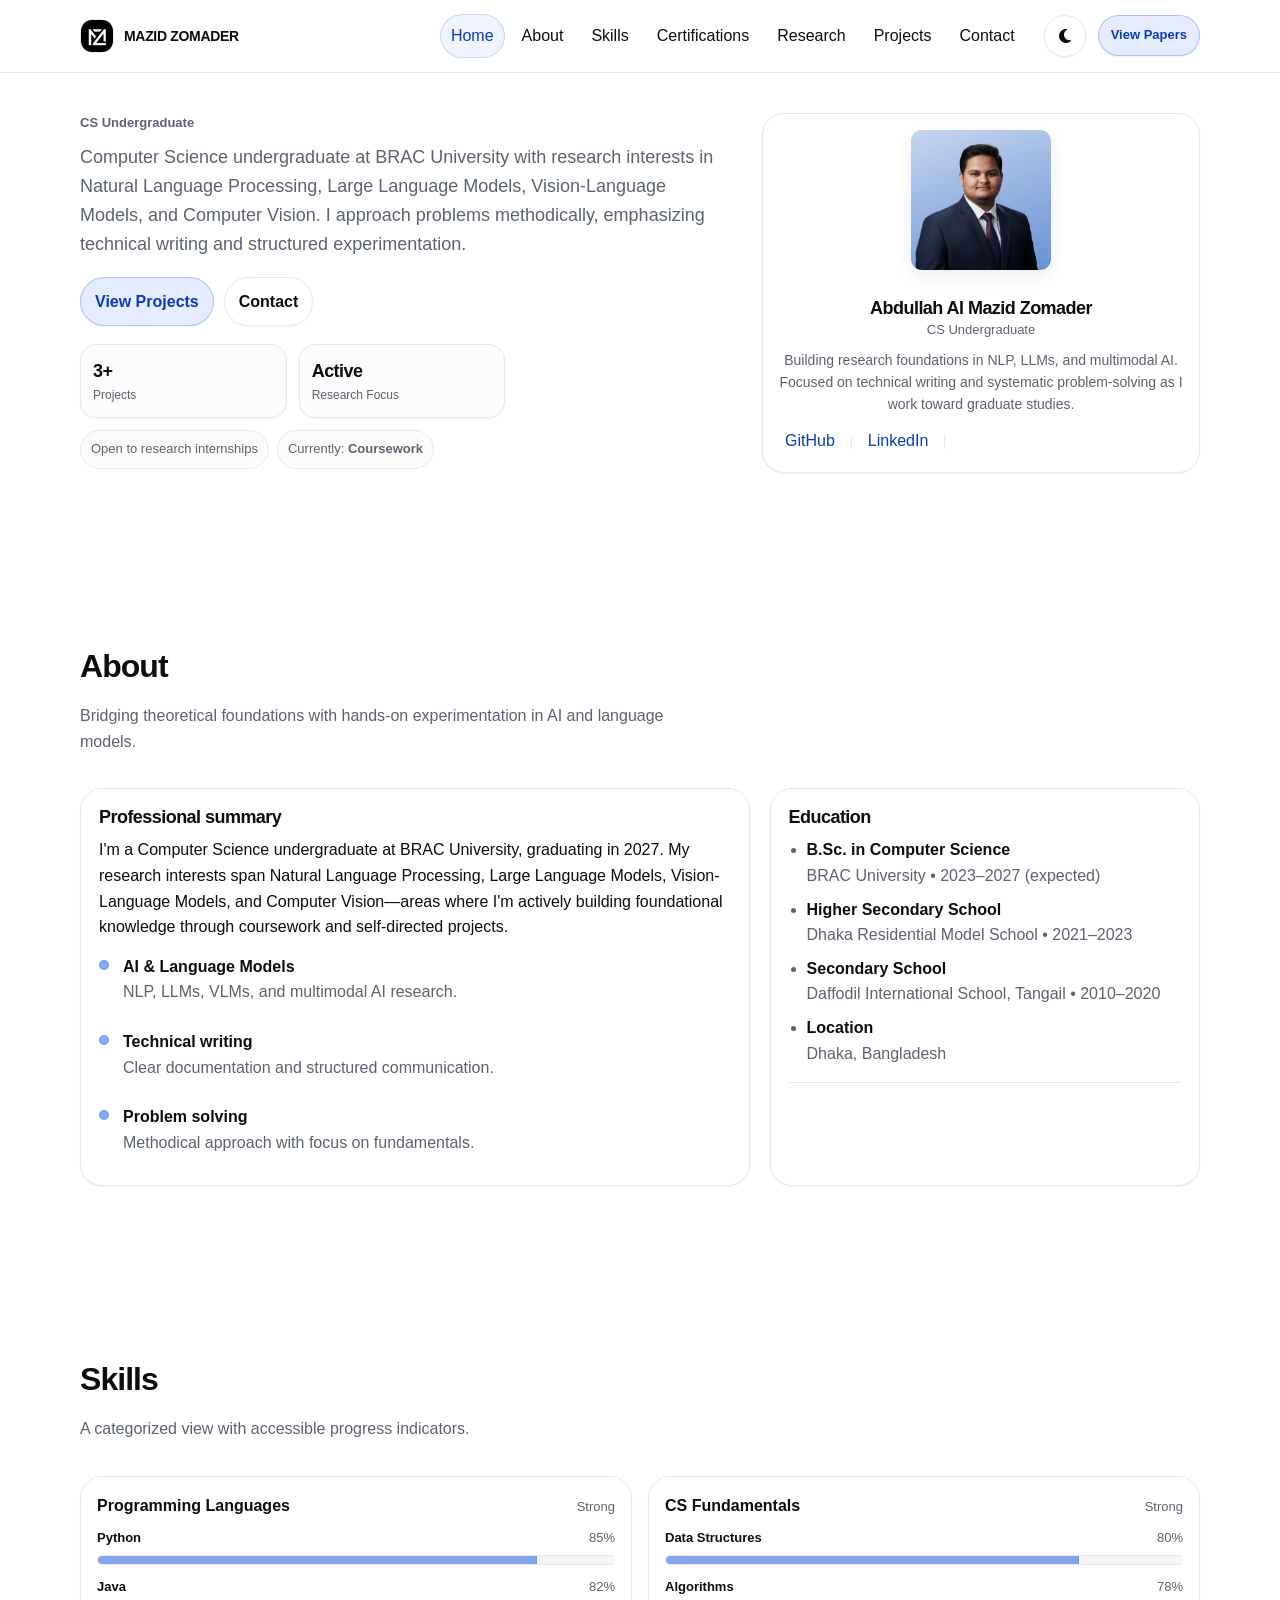
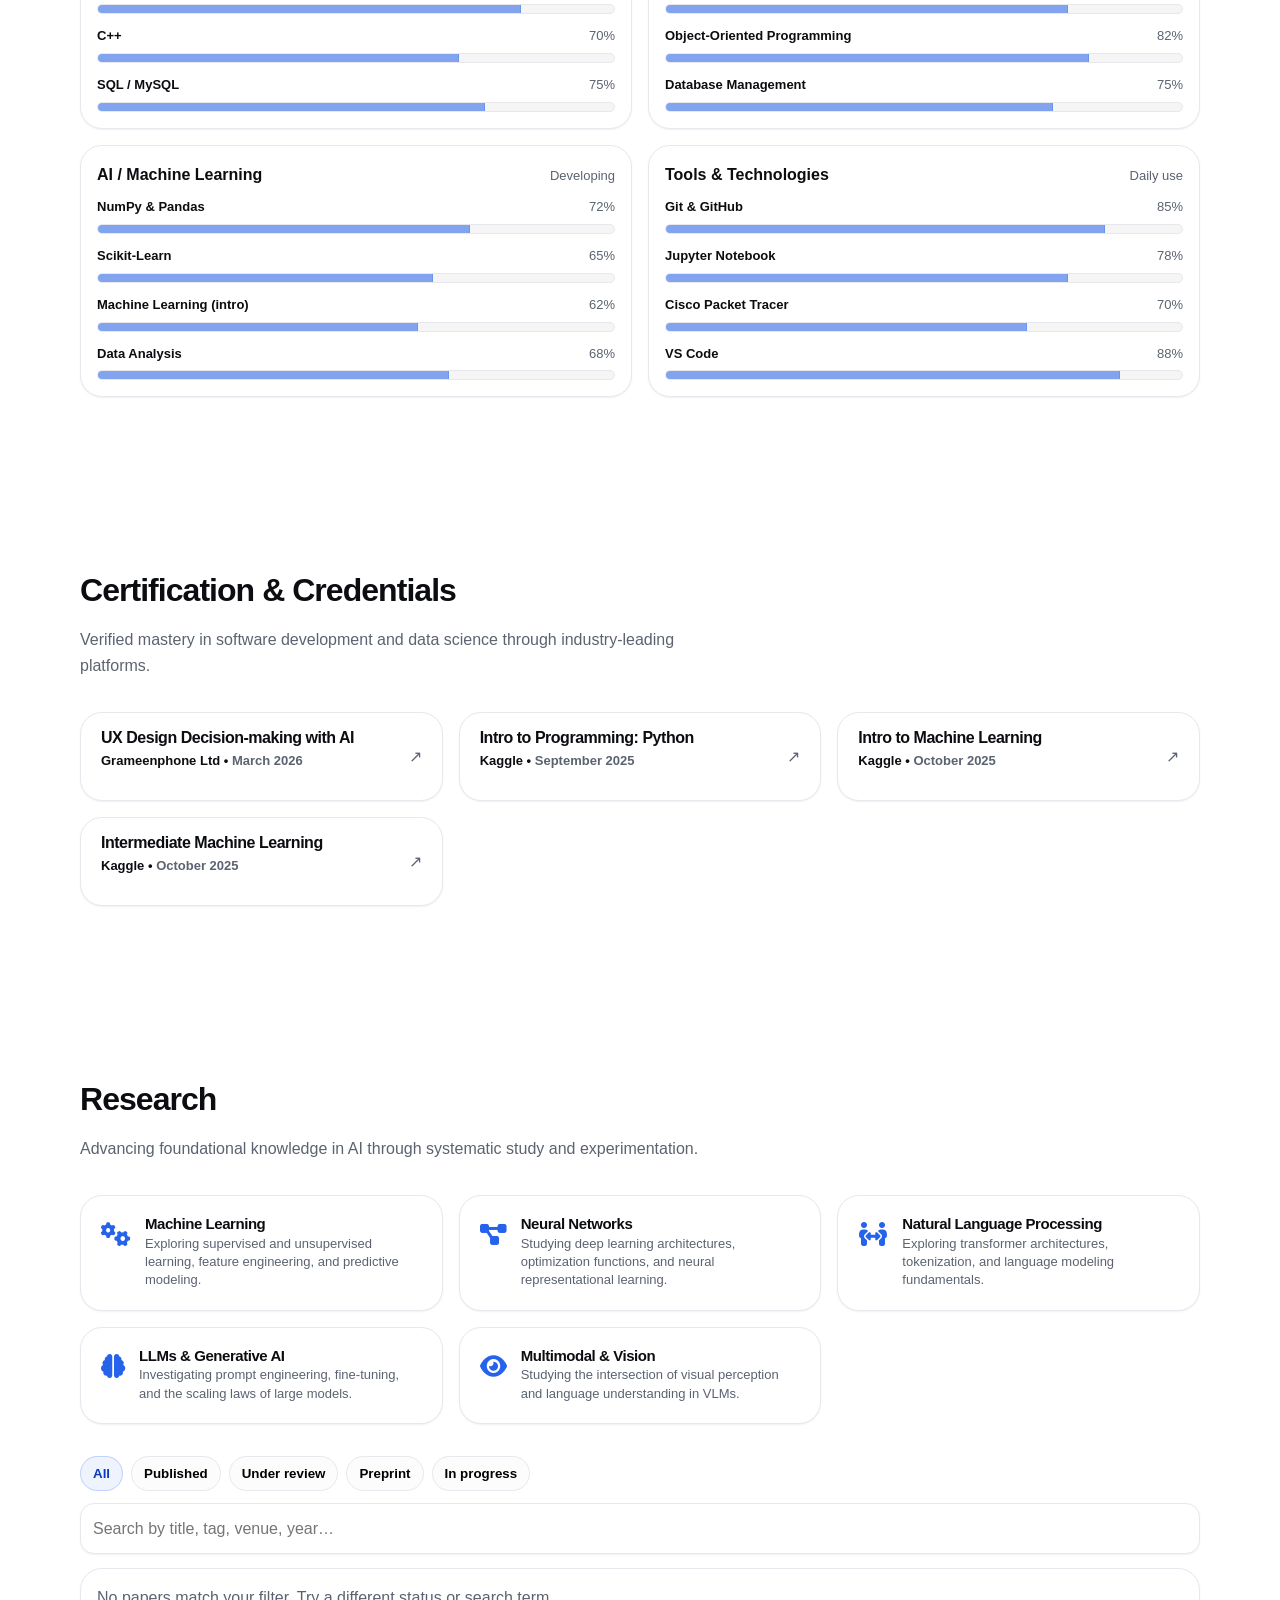
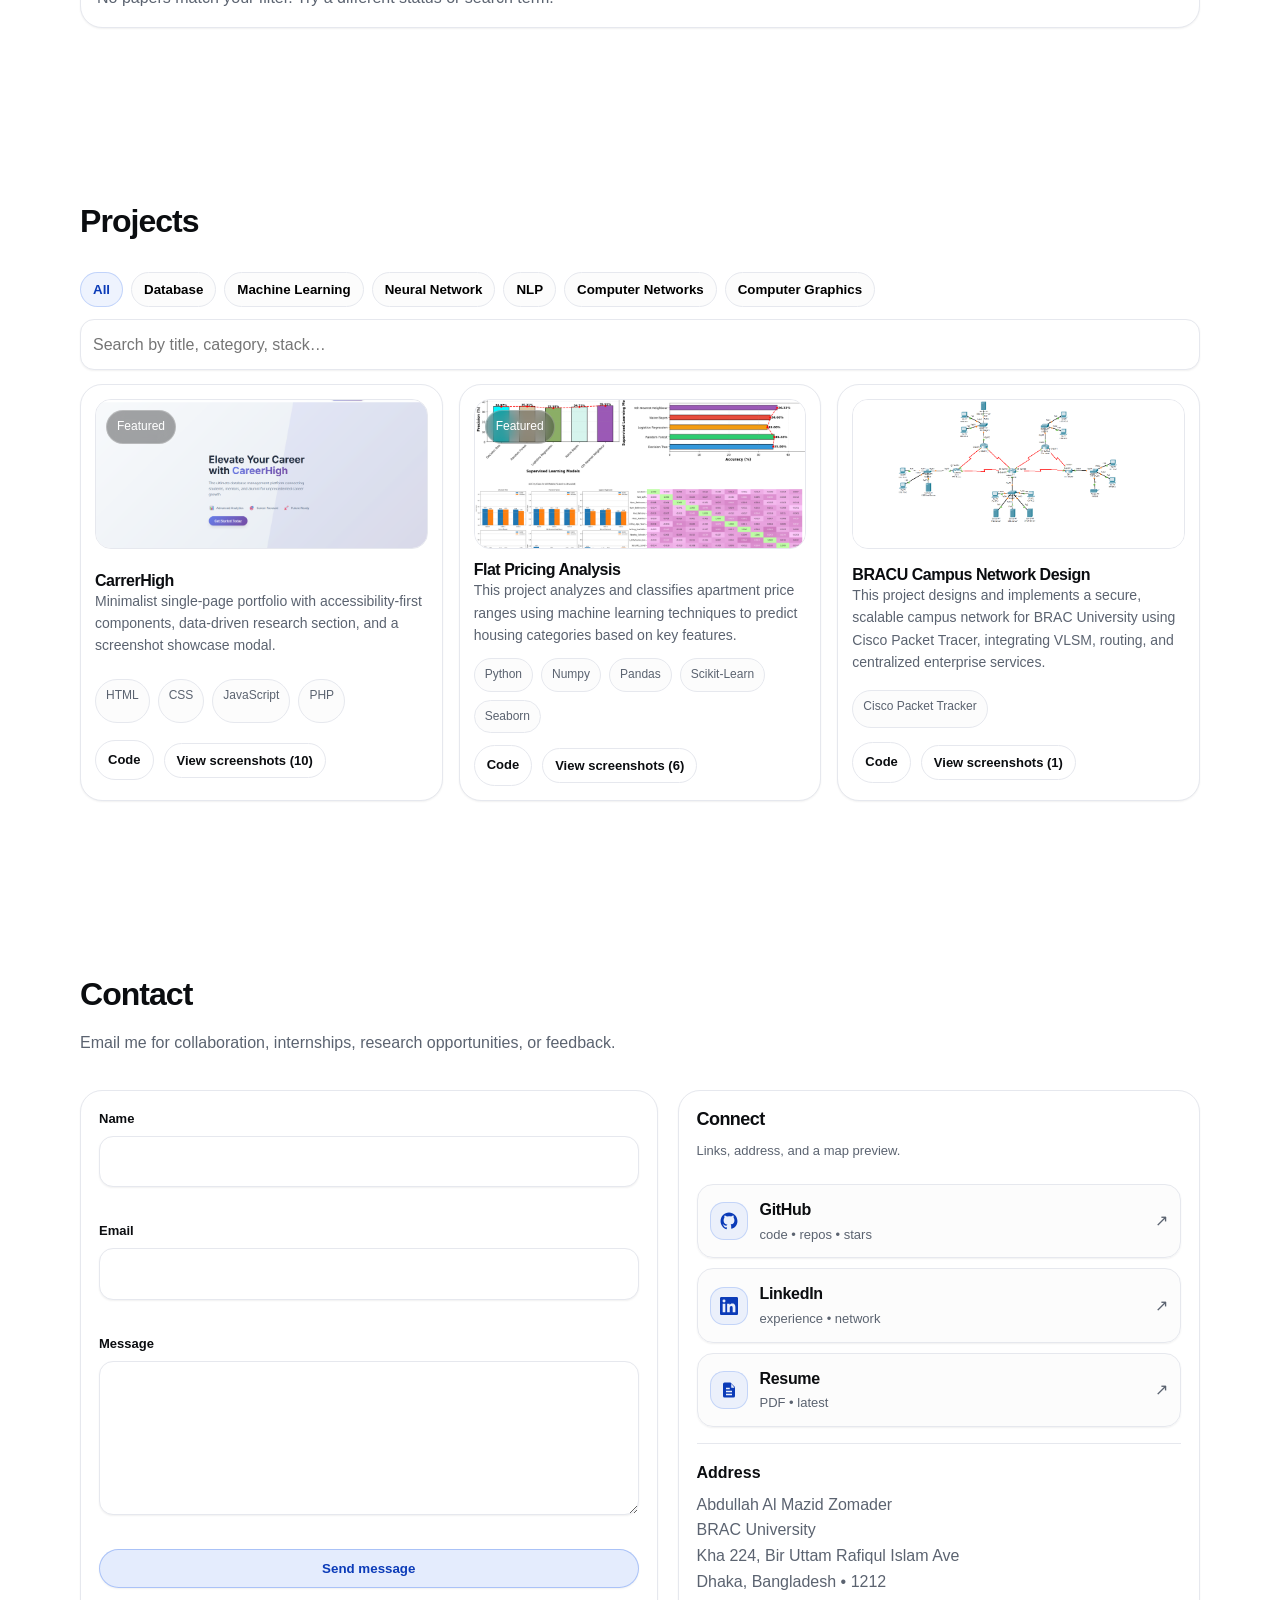
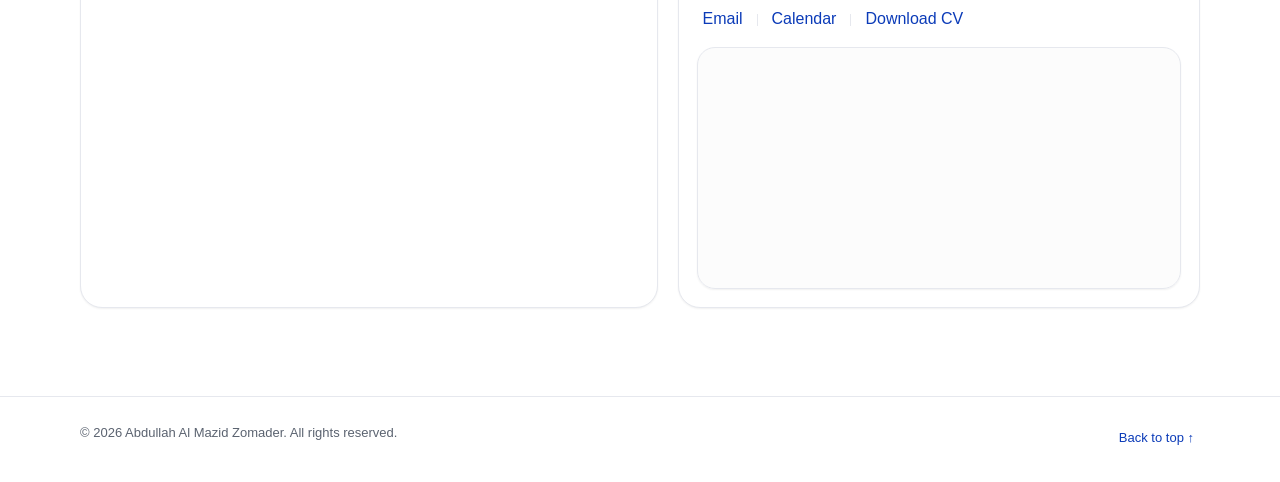
==== commit 7573c0b5: "Version 1.1" ====
--- a/index.html
+++ b/index.html
@@ -215,6 +215,15 @@
         </div>
 
         <div class="certs-grid reveal" aria-label="Certifications list">
+          <a class="cert-card" href="https://www.grameenphone.academy/cert/a12ae2732411" target="_blank"
+            rel="noreferrer">
+            <div class="cert-info">
+              <h3 class="cert-title">UX Design Decision-making with AI</h3>
+              <p class="cert-issuer small">Grameenphone Ltd • <span class="muted">March 2026</span></p>
+            </div>
+            <span class="social-arrow" aria-hidden="true">↗</span>
+          </a>
+
           <a class="cert-card" href="https://www.kaggle.com/learn/certification/mazidzomader/python" target="_blank"
             rel="noreferrer">
             <div class="cert-info">
@@ -257,7 +266,23 @@
         <!-- NEW: Research Pillars -->
         <div class="research-pillars reveal" aria-label="Active research areas">
           <div class="pillar-card">
-            <div class="pillar-ic"><i class="fa-regular fa-newspaper"></i></div>
+            <div class="pillar-ic"><i class="fa-solid fa-gears"></i></div>
+            <div class="pillar-body">
+              <h3 class="pillar-title">Machine Learning</h3>
+              <p class="muted small">Exploring supervised and unsupervised learning, feature engineering, and predictive
+                modeling.</p>
+            </div>
+          </div>
+          <div class="pillar-card">
+            <div class="pillar-ic"><i class="fa-solid fa-diagram-project"></i></div>
+            <div class="pillar-body">
+              <h3 class="pillar-title">Neural Networks</h3>
+              <p class="muted small">Studying deep learning architectures, optimization functions, and neural
+                representational learning.</p>
+            </div>
+          </div>
+          <div class="pillar-card">
+            <div class="pillar-ic"><i class="fa-solid fa-people-arrows"></i></div>
             <div class="pillar-body">
               <h3 class="pillar-title">Natural Language Processing</h3>
               <p class="muted small">Exploring transformer architectures, tokenization, and language modeling
@@ -276,7 +301,7 @@
             <div class="pillar-ic"><i class="fa-solid fa-eye"></i></div>
             <div class="pillar-body">
               <h3 class="pillar-title">Multimodal & Vision</h3>
-              <h4 class="pillar-subtitle small">Vision-Language Models</h4>
+              <!-- <h4 class="pillar-subtitle small">Vision-Language Models</h4> -->
               <p class="muted small">Studying the intersection of visual perception and language understanding in VLMs.
               </p>
             </div>
@@ -301,6 +326,15 @@
       <div class="container">
         <div class="section-head reveal">
           <h2>Projects</h2>
+        </div>
+
+        <div class="research-toolbar reveal" aria-label="Project filters">
+          <div class="filter-group" id="projectFilters" role="group" aria-label="Filter projects"></div>
+          <div class="search-wrap">
+            <label class="sr-only" for="projectSearch">Search projects</label>
+            <input class="input" id="projectSearch" type="search" placeholder="Search by title, category, stack…"
+              autocomplete="off" />
+          </div>
         </div>
 
         <div class="grid" id="projectsGrid" aria-label="Project cards"></div>
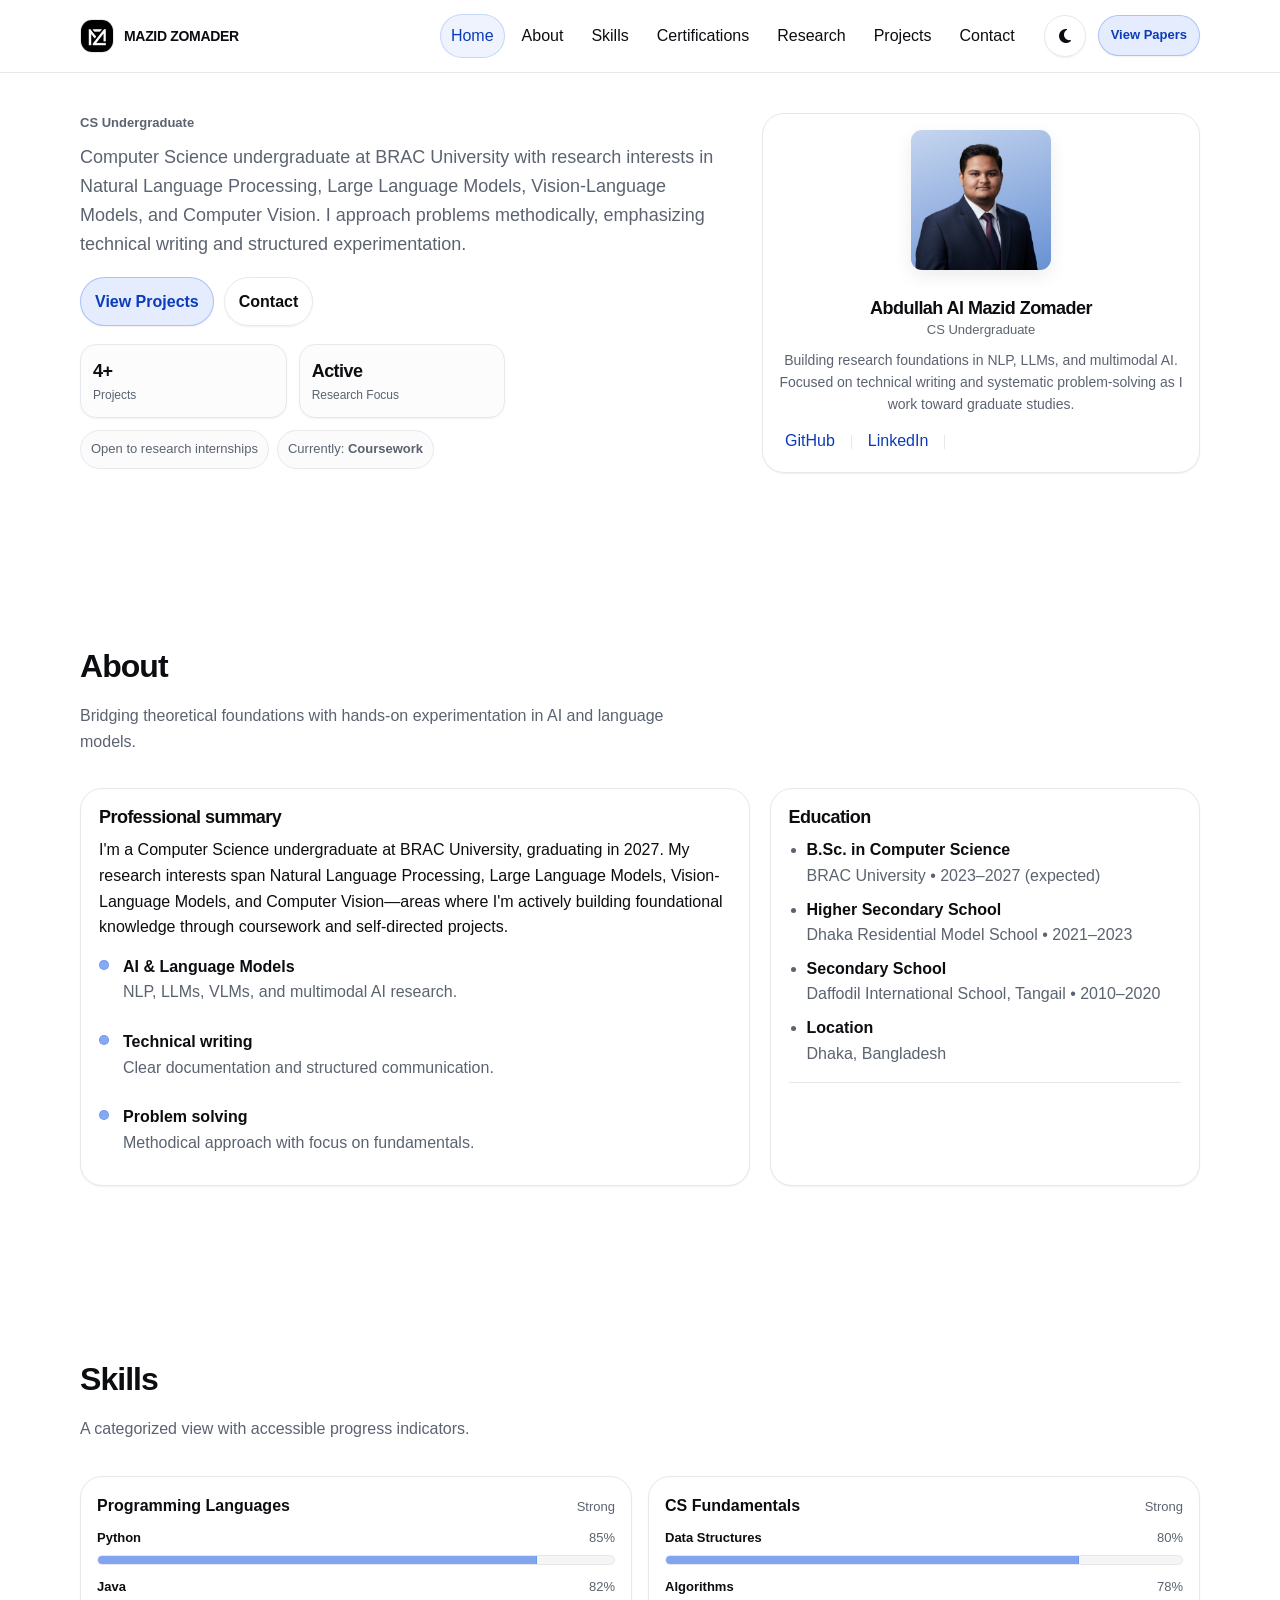
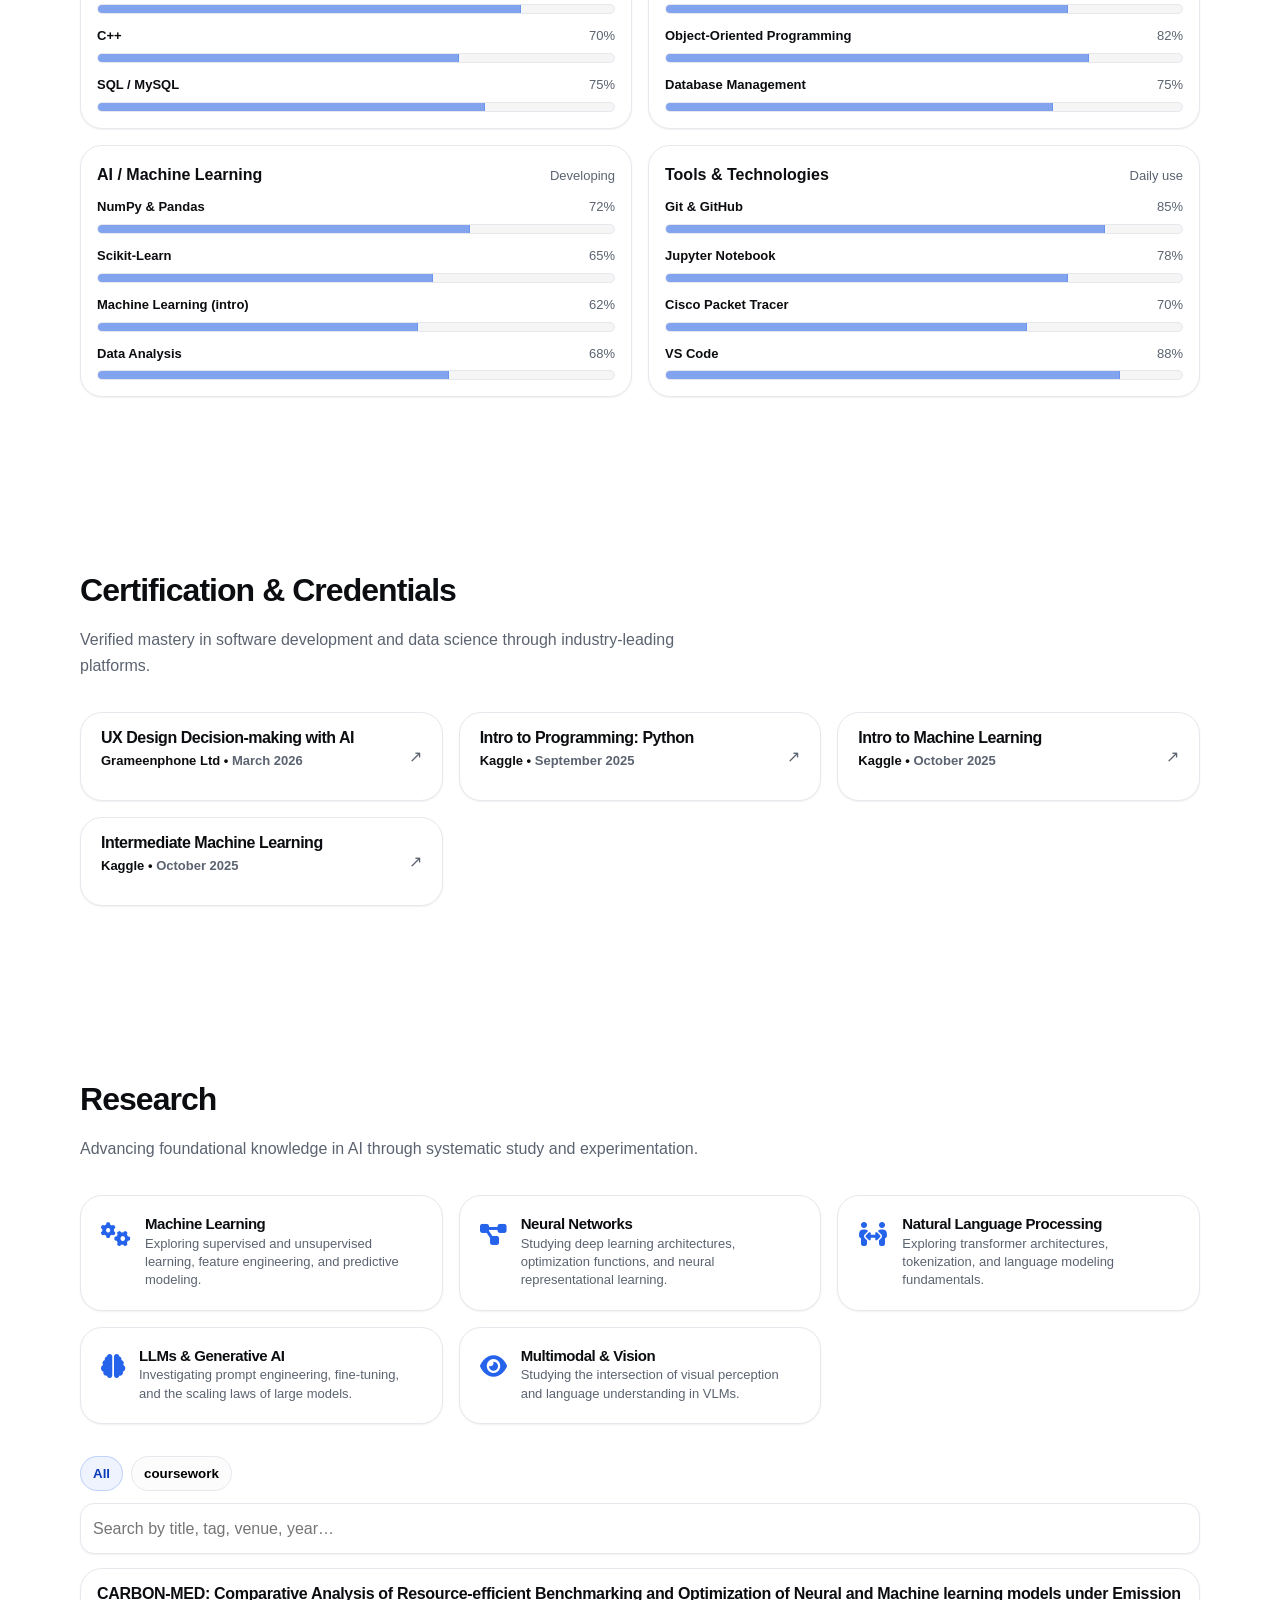
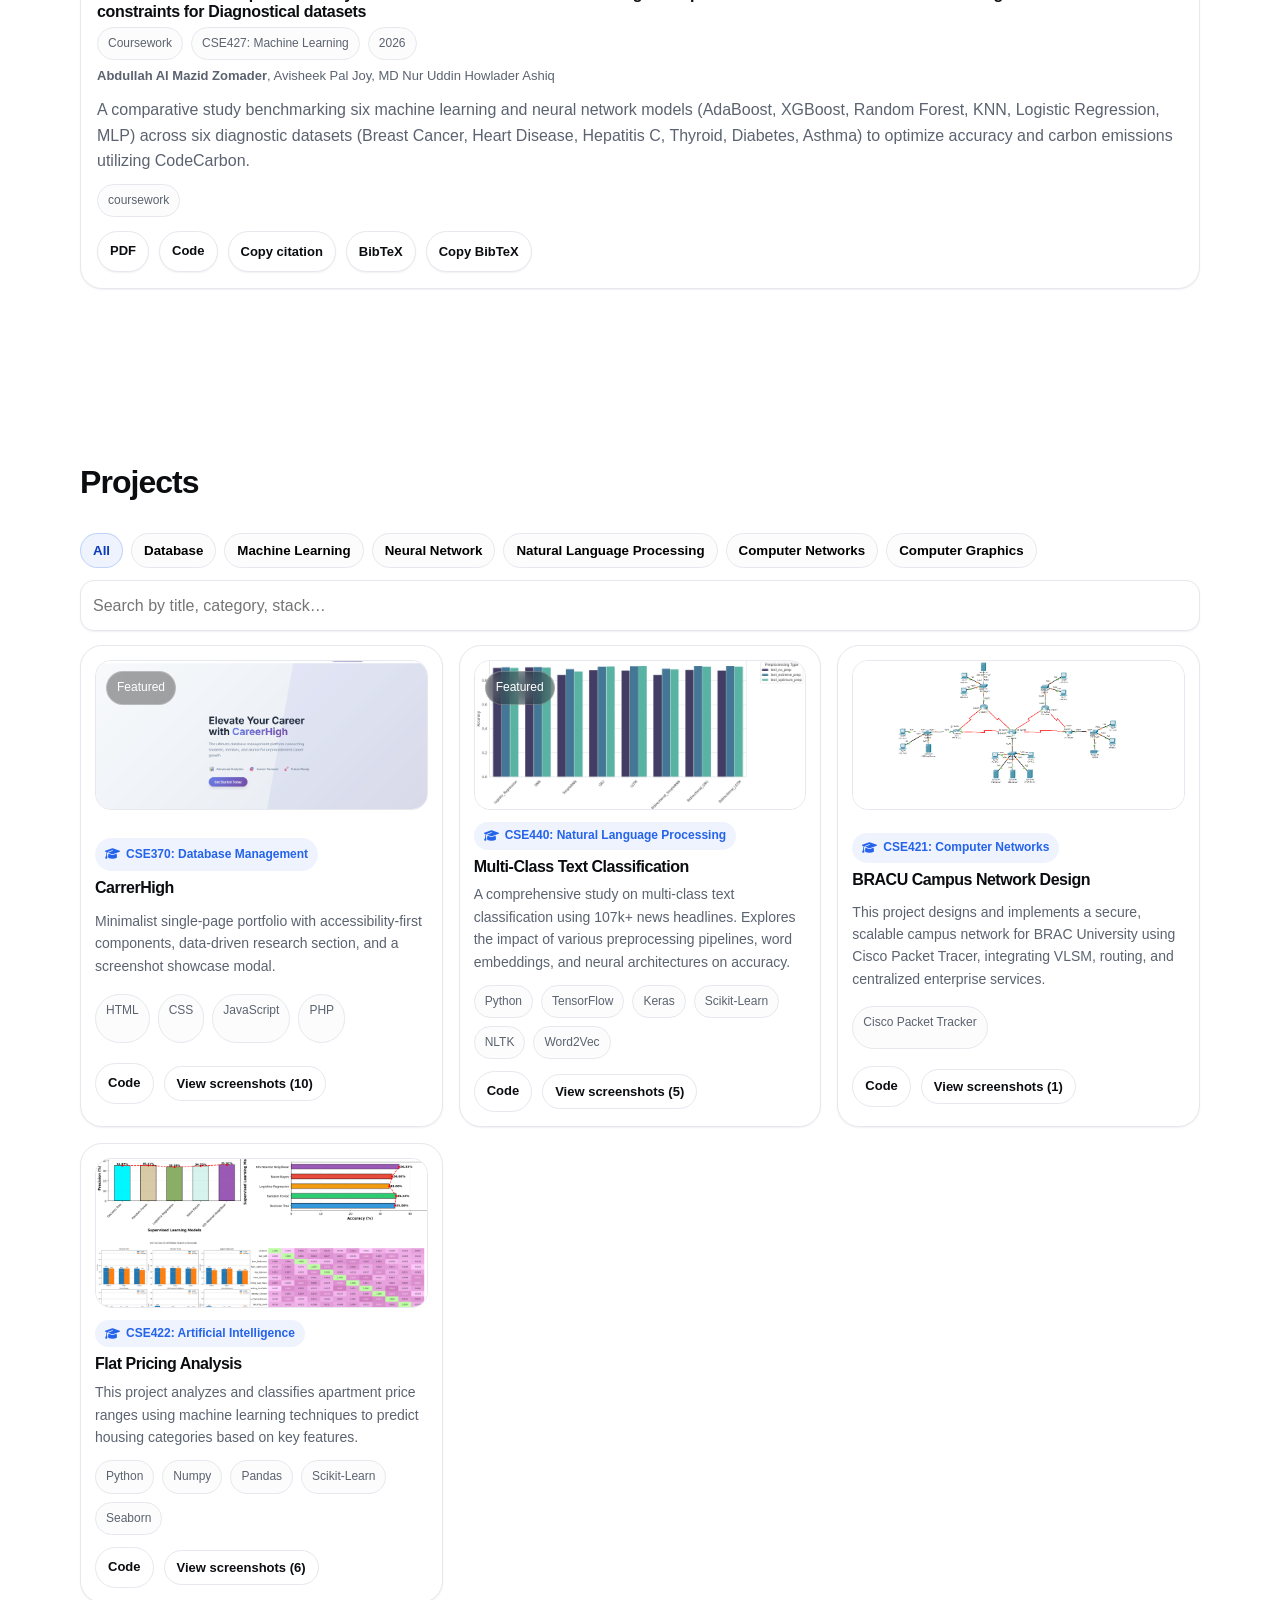
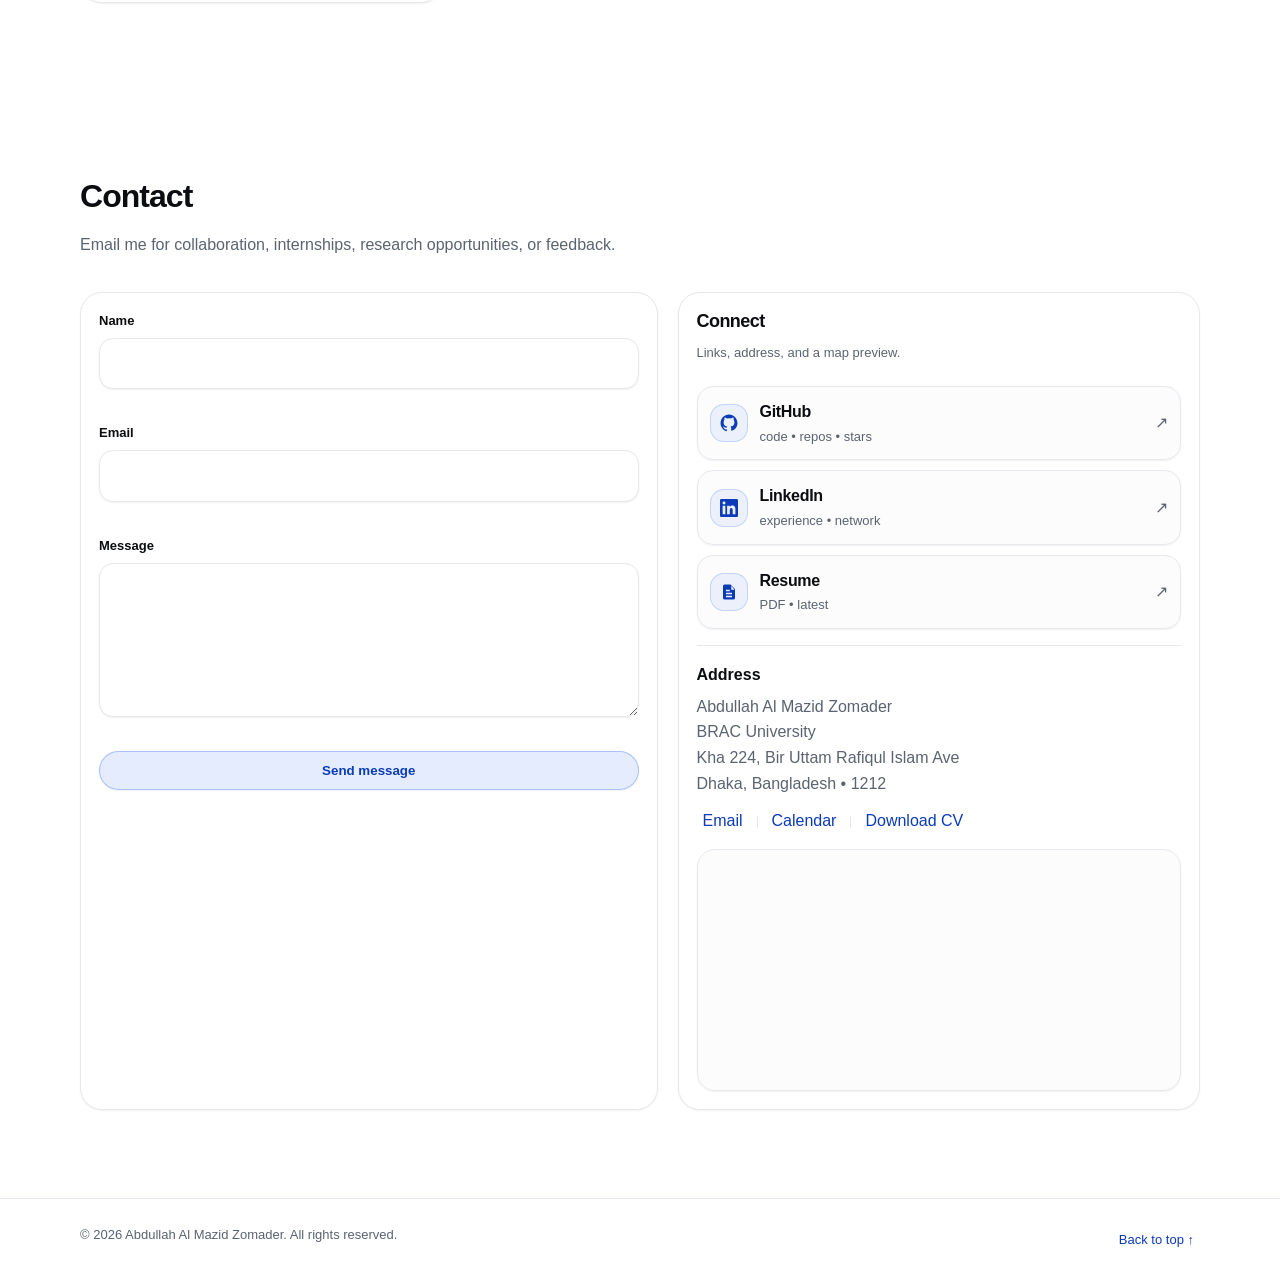
==== commit 03f37bbe: "New project and paper updated" ====
--- a/index.html
+++ b/index.html
@@ -78,7 +78,7 @@
 
           <div class="hero-kpis" aria-label="Highlights">
             <div class="kpi">
-              <div class="kpi-num">3+</div>
+              <div class="kpi-num">4+</div>
               <div class="kpi-label">Projects</div>
             </div>
             <div class="kpi">
--- a/assets/css/styles.css
+++ b/assets/css/styles.css
@@ -1073,6 +1073,19 @@
   backdrop-filter: blur(8px);
 }
 
+.project-course {
+  font-size: 12px;
+  font-weight: 600;
+  color: var(--accent);
+  display: inline-flex;
+  align-items: center;
+  gap: 6px;
+  background: var(--tint);
+  padding: 4px 10px;
+  border-radius: 999px;
+  width: fit-content;
+}
+
 .project-title {
   font-size: 16px;
   margin: 0;
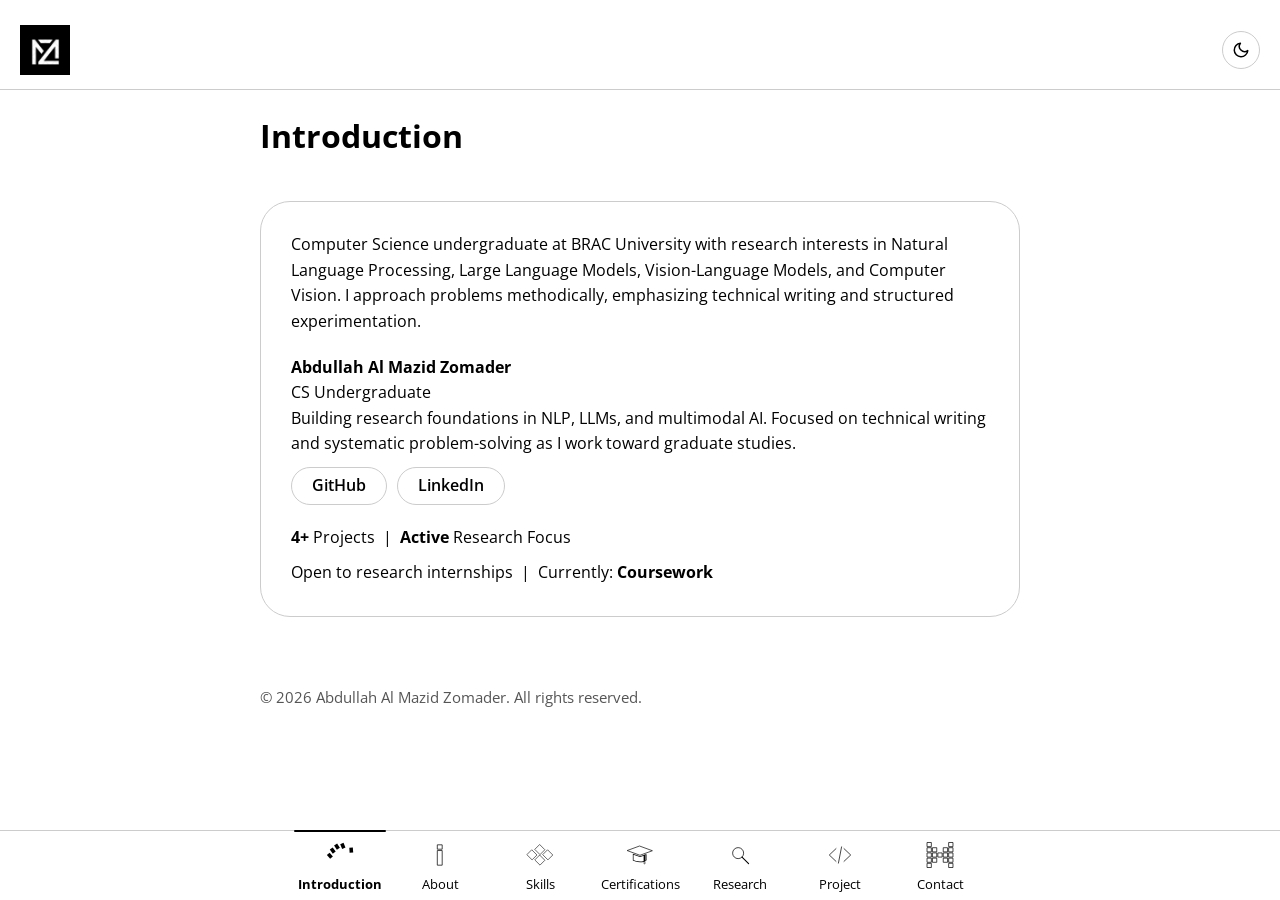
==== commit 27d83e96: "New Design" ====
--- a/index.html
+++ b/index.html
@@ -1,532 +1,79 @@
-<!doctype html>
+<!DOCTYPE html>
 <html lang="en">
 
 <head>
-  <meta charset="utf-8" />
-  <meta name="viewport" content="width=device-width, initial-scale=1" />
-  <meta name="description" content="Personal portfolio of a CS undergrad — projects, research, and contact." />
-  <title>Mazid | Portfolio</title>
-  <link href="assets/img/MZ Logo.jpg" rel="icon">
+    <meta charset="utf-8" />
+    <meta name="viewport" content="width=device-width, initial-scale=1.0">
+    <link rel="canonical" href="https://shahriarabid191.github.io/" />
+    <meta name="description" content="Personal portfolio of Abdullah Al Mazid Zomader — CS undergraduate at BRAC University. Projects, research, and contact." />
+    <meta name="keywords" content="Portfolio, Computer Science, NLP, LLMs, Research, BRAC University">
+    <meta name="author" content="Abdullah Al Mazid Zomader" />
 
-  <meta name="theme-color" content="#ffffff" />
-  <link rel="stylesheet" href="assets/css/styles.css" />
-  <link rel="stylesheet" href="https://cdnjs.cloudflare.com/ajax/libs/font-awesome/6.5.1/css/all.min.css" />
+    <title>Mazid | Portfolio</title>
+
+    <link rel="icon" type="image/x-icon" href="/images/Logo.jpg">
+
+    <link rel="preconnect" href="https://fonts.googleapis.com">
+    <link rel="preconnect" href="https://fonts.gstatic.com" crossorigin>
+    <link href="https://fonts.googleapis.com/css2?family=Open+Sans:ital,wght@0,300..800;1,300..800&display=swap" rel="stylesheet">
+
+    <link rel="preload" href="/css/style.css" as="style">
+    <link rel="stylesheet" href="/css/style.css">
+    <script src="/js/script.js" defer></script>
+    <script>
+        (function() {
+            var saved = localStorage.getItem('theme');
+            var prefersDark = window.matchMedia('(prefers-color-scheme: dark)').matches;
+            if (saved === 'dark' || (!saved && prefersDark)) document.documentElement.setAttribute('data-theme', 'dark');
+        })();
+    </script>
 </head>
 
-<body>
-  <a class="skip-link" href="#main">Skip to content</a>
-  <div id="top-anchor" tabindex="-1" aria-hidden="true"></div>
+<body class="en">
+    <header class="top-header" role="banner">
+        <img id="logo" src="/images/Logo.jpg" alt="Logo">
+    </header>
 
-  <header class="site-header" id="top">
-    <nav class="nav container" aria-label="Primary">
-      <a class="brand" href="#home" aria-label="Go to home">
-        <span class="brand-mark" aria-hidden="true">
-          <img src="assets/img/MZ Logo.jpg" alt="MZ Logo" />
-        </span>
-        <span class="brand-text">MAZID ZOMADER</span>
-      </a>
+    <main class="content">
 
-      <button class="nav-toggle" type="button" aria-label="Open menu" aria-expanded="false" aria-controls="navMenu">
-        <span class="nav-toggle-lines" aria-hidden="true"></span>
-      </button>
+        <!-- INTRODUCTION -->
+        <h1 class="pgTitle">Introduction</h1>
 
-      <div class="nav-menu" id="navMenu" data-state="closed">
-        <ul class="nav-links" role="list">
-          <li><a class="nav-link" href="#home">Home</a></li>
-          <li><a class="nav-link" href="#about">About</a></li>
-          <li><a class="nav-link" href="#skills">Skills</a></li>
-          <li><a class="nav-link" href="#certifications">Certifications</a></li>
-          <li><a class="nav-link" href="#research">Research</a></li>
-          <li><a class="nav-link" href="#projects">Projects</a></li>
-          <li><a class="nav-link" href="#contact">Contact</a></li>
-        </ul>
+        <section class="container" id="introduction" aria-label="Introduction">
+            <p>Computer Science undergraduate at BRAC University with research interests in Natural Language Processing,
+            Large Language Models, Vision-Language Models, and Computer Vision. I approach problems methodically,
+            emphasizing technical writing and structured experimentation.</p>
 
-        <div class="nav-cta">
-          <button class="theme-toggle" id="themeToggle" aria-label="Toggle theme">
-            <i class="fa-solid fa-sun sun-ic" aria-hidden="true"></i>
-            <i class="fa-solid fa-moon moon-ic" aria-hidden="true"></i>
-          </button>
-          <a class="btn btn-primary btn-sm" href="#research">View Papers</a>
-        </div>
-      </div>
-    </nav>
-  </header>
+            <p class="mt-20">
+                <strong>Abdullah Al Mazid Zomader</strong><br>
+                CS Undergraduate
+            </p>
 
-  <main id="main">
-    <!-- HERO -->
-    <section class="section hero" id="home" aria-label="Hero">
-      <div class="container hero-grid">
-        <div class="hero-copy reveal">
-          <p class="eyebrow">CS Undergraduate </p>
-          <!-- • Aspiring PhD -->
-          <!-- <h1 class="hero-title">
-            Computer Science undergraduate developing research foundations in <span class="accent">AI, Natural Language
-              Processing, Computer Vision, </span> and<span class="accent"> Multimodal Language Models</span>.
-          </h1> -->
+            <p>Building research foundations in NLP, LLMs, and multimodal AI. Focused on technical writing and
+            systematic problem-solving as I work toward graduate studies.</p>
+
+            <div class="socials mt-10">
+                <a class="link" href="https://github.com/mazidzomader" target="_blank" rel="noreferrer">GitHub</a>
+                <a class="link" href="https://linkedin.com/in/abdullah-al-mazid-zomader" target="_blank" rel="noreferrer">LinkedIn</a>
+            </div>
+
+            <p class="mt-20">
+                <strong>4+</strong> Projects &nbsp;|&nbsp; <strong>Active</strong> Research Focus
+            </p>
+
+            <p class="mt-10">
+                Open to research internships &nbsp;|&nbsp; Currently: <strong>Coursework</strong>
+            </p>
+        </section>
 
 
-          <p class="hero-subtitle">
-            Computer Science undergraduate at BRAC University with research interests in Natural Language Processing,
-            Large Language Models, Vision-Language Models, and Computer Vision. I approach problems methodically,
-            emphasizing technical writing and structured experimentation.
-          </p>
+    </main>
 
-          <div class="hero-actions">
-            <a class="btn btn-primary" href="#projects">View Projects</a>
-            <a class="btn btn-ghost" href="#contact">Contact</a>
-          </div>
+    <footer class="footer">
+        &copy; <script>document.write(new Date().getFullYear())</script> Abdullah Al Mazid Zomader. All rights reserved.
+    </footer>
 
-          <div class="hero-kpis" aria-label="Highlights">
-            <div class="kpi">
-              <div class="kpi-num">4+</div>
-              <div class="kpi-label">Projects</div>
-            </div>
-            <div class="kpi">
-              <div class="kpi-num">Active</div>
-              <div class="kpi-label">Research Focus</div>
-            </div>
-          </div>
-
-          <div class="chip-row">
-            <span class="chip">Open to research internships</span>
-            <span class="chip">Currently: <strong> Coursework</strong></span>
-          </div>
-        </div>
-
-        <div class="hero-card reveal" aria-label="Profile card">
-          <div class="profile-card">
-            <div class="avatar">
-              <img src="assets/img/profile.png" alt="Abdullah Al Mazid Zomader – Computer Science undergraduate"
-                loading="eager" decoding="async" />
-            </div>
-
-
-            <div class="profile-info">
-              <h2 class="profile-name">Abdullah Al Mazid Zomader</h2>
-              <p class="profile-role">CS Undergraduate</p>
-
-              <p class="profile-note">
-                Building research foundations in NLP, LLMs, and multimodal AI. Focused on technical writing and
-                systematic problem-solving as I work toward graduate studies.
-              </p>
-
-              <div class="inline-links" aria-label="Profile links">
-                <a class="link" href="https://github.com/mazidzomader" target="_blank" rel="noreferrer">GitHub</a>
-                <span class="sep" aria-hidden="true"></span>
-                <a class="link" href="https://linkedin.com/in/abdullah-al-mazid-zomader" target="_blank"
-                  rel="noreferrer">LinkedIn</a>
-                <span class="sep" aria-hidden="true"></span>
-                <!-- <a class="link" href="#" target="_blank" rel="noreferrer">Google Scholar</a> -->
-              </div>
-            </div>
-          </div>
-        </div>
-      </div>
-    </section>
-
-    <!-- ABOUT -->
-    <section class="section" id="about" aria-label="About me">
-      <div class="container">
-        <div class="section-head reveal">
-          <h2>About</h2>
-          <p class="muted">Bridging theoretical foundations with hands-on experimentation in AI and language models.</p>
-        </div>
-
-        <div class="about-grid">
-          <article class="card reveal">
-            <h3>Professional summary</h3>
-            <p>
-              I'm a Computer Science undergraduate at BRAC University, graduating in 2027. My research interests span
-              Natural Language Processing, Large Language Models, Vision-Language Models, and Computer Vision—areas
-              where I'm actively building foundational knowledge through coursework and self-directed projects.
-            </p>
-
-            <div class="about-points" role="list" aria-label="What I do">
-              <div class="about-point" role="listitem">
-                <span class="about-dot" aria-hidden="true"></span>
-                <div>
-                  <strong>AI & Language Models</strong>
-                  <p class="muted">NLP, LLMs, VLMs, and multimodal AI research.</p>
-                </div>
-              </div>
-              <div class="about-point" role="listitem">
-                <span class="about-dot" aria-hidden="true"></span>
-                <div>
-                  <strong>Technical writing</strong>
-                  <p class="muted">Clear documentation and structured communication.</p>
-                </div>
-              </div>
-              <div class="about-point" role="listitem">
-                <span class="about-dot" aria-hidden="true"></span>
-                <div>
-                  <strong>Problem solving</strong>
-                  <p class="muted">Methodical approach with focus on fundamentals.</p>
-                </div>
-              </div>
-            </div>
-          </article>
-
-          <aside class="card reveal" aria-label="Education and background">
-            <h3>Education</h3>
-            <ul class="list" role="list">
-              <li>
-                <strong>B.Sc. in Computer Science</strong><br />
-                <span class="muted">BRAC University • 2023–2027 (expected)</span>
-              </li>
-              <li>
-                <strong>Higher Secondary School</strong><br />
-                <span class="muted">Dhaka Residential Model School • 2021–2023</span>
-              </li>
-              <li>
-                <strong>Secondary School</strong><br />
-                <span class="muted">Daffodil International School, Tangail • 2010–2020</span>
-              </li>
-              <li>
-                <strong>Location</strong><br />
-                <span class="muted">Dhaka, Bangladesh</span>
-              </li>
-            </ul>
-
-            <div class="divider" role="separator" aria-hidden="true"></div>
-          </aside>
-        </div>
-      </div>
-    </section>
-
-    <!-- SKILLS -->
-    <section class="section" id="skills" aria-label="Skills">
-      <div class="container">
-        <div class="section-head reveal">
-          <h2>Skills</h2>
-          <p class="muted">A categorized view with accessible progress indicators.</p>
-        </div>
-
-        <div class="skills-grid reveal" id="skillsGrid" aria-label="Skills list"></div>
-      </div>
-    </section>
-
-    <!-- CERTIFICATIONS -->
-    <section class="section" id="certifications" aria-label="Certifications and Credentials">
-      <div class="container">
-        <div class="section-head reveal">
-          <h2>Certification & Credentials</h2>
-          <p class="muted">Verified mastery in software development and data science through industry-leading platforms.
-          </p>
-        </div>
-
-        <div class="certs-grid reveal" aria-label="Certifications list">
-          <a class="cert-card" href="https://www.grameenphone.academy/cert/a12ae2732411" target="_blank"
-            rel="noreferrer">
-            <div class="cert-info">
-              <h3 class="cert-title">UX Design Decision-making with AI</h3>
-              <p class="cert-issuer small">Grameenphone Ltd • <span class="muted">March 2026</span></p>
-            </div>
-            <span class="social-arrow" aria-hidden="true">↗</span>
-          </a>
-
-          <a class="cert-card" href="https://www.kaggle.com/learn/certification/mazidzomader/python" target="_blank"
-            rel="noreferrer">
-            <div class="cert-info">
-              <h3 class="cert-title">Intro to Programming: Python</h3>
-              <p class="cert-issuer small">Kaggle • <span class="muted">September 2025</span></p>
-            </div>
-            <span class="social-arrow" aria-hidden="true">↗</span>
-          </a>
-
-          <a class="cert-card" href="https://www.kaggle.com/learn/certification/mazidzomader/intro-to-machine-learning"
-            target="_blank" rel="noreferrer">
-            <div class="cert-info">
-              <h3 class="cert-title">Intro to Machine Learning</h3>
-              <p class="cert-issuer small">Kaggle • <span class="muted">October 2025</span></p>
-            </div>
-            <span class="social-arrow" aria-hidden="true">↗</span>
-          </a>
-
-          <a class="cert-card"
-            href="https://www.kaggle.com/learn/certification/mazidzomader/intermediate-machine-learning" target="_blank"
-            rel="noreferrer">
-            <div class="cert-info">
-              <h3 class="cert-title">Intermediate Machine Learning</h3>
-              <p class="cert-issuer small">Kaggle • <span class="muted">October 2025</span></p>
-            </div>
-            <span class="social-arrow" aria-hidden="true">↗</span>
-          </a>
-        </div>
-      </div>
-    </section>
-
-    <!-- RESEARCH -->
-    <section class="section" id="research" aria-label="Research">
-      <div class="container">
-        <div class="section-head reveal">
-          <h2>Research</h2>
-          <p class="muted">Advancing foundational knowledge in AI through systematic study and experimentation.</p>
-        </div>
-
-        <!-- NEW: Research Pillars -->
-        <div class="research-pillars reveal" aria-label="Active research areas">
-          <div class="pillar-card">
-            <div class="pillar-ic"><i class="fa-solid fa-gears"></i></div>
-            <div class="pillar-body">
-              <h3 class="pillar-title">Machine Learning</h3>
-              <p class="muted small">Exploring supervised and unsupervised learning, feature engineering, and predictive
-                modeling.</p>
-            </div>
-          </div>
-          <div class="pillar-card">
-            <div class="pillar-ic"><i class="fa-solid fa-diagram-project"></i></div>
-            <div class="pillar-body">
-              <h3 class="pillar-title">Neural Networks</h3>
-              <p class="muted small">Studying deep learning architectures, optimization functions, and neural
-                representational learning.</p>
-            </div>
-          </div>
-          <div class="pillar-card">
-            <div class="pillar-ic"><i class="fa-solid fa-people-arrows"></i></div>
-            <div class="pillar-body">
-              <h3 class="pillar-title">Natural Language Processing</h3>
-              <p class="muted small">Exploring transformer architectures, tokenization, and language modeling
-                fundamentals.</p>
-            </div>
-          </div>
-          <div class="pillar-card">
-            <div class="pillar-ic"><i class="fa-solid fa-brain"></i></div>
-            <div class="pillar-body">
-              <h3 class="pillar-title">LLMs & Generative AI</h3>
-              <p class="muted small">Investigating prompt engineering, fine-tuning, and the scaling laws of large
-                models.</p>
-            </div>
-          </div>
-          <div class="pillar-card">
-            <div class="pillar-ic"><i class="fa-solid fa-eye"></i></div>
-            <div class="pillar-body">
-              <h3 class="pillar-title">Multimodal & Vision</h3>
-              <!-- <h4 class="pillar-subtitle small">Vision-Language Models</h4> -->
-              <p class="muted small">Studying the intersection of visual perception and language understanding in VLMs.
-              </p>
-            </div>
-          </div>
-        </div>
-
-        <div class="research-toolbar reveal" aria-label="Research filters">
-          <div class="filter-group" id="researchFilters" role="group" aria-label="Filter papers"></div>
-          <div class="search-wrap">
-            <label class="sr-only" for="researchSearch">Search papers</label>
-            <input class="input" id="researchSearch" type="search" placeholder="Search by title, tag, venue, year…"
-              autocomplete="off" />
-          </div>
-        </div>
-
-        <div class="research-list" id="researchList" aria-live="polite" aria-label="Research papers"></div>
-      </div>
-    </section>
-
-    <!-- PROJECTS -->
-    <section class="section" id="projects" aria-label="Projects">
-      <div class="container">
-        <div class="section-head reveal">
-          <h2>Projects</h2>
-        </div>
-
-        <div class="research-toolbar reveal" aria-label="Project filters">
-          <div class="filter-group" id="projectFilters" role="group" aria-label="Filter projects"></div>
-          <div class="search-wrap">
-            <label class="sr-only" for="projectSearch">Search projects</label>
-            <input class="input" id="projectSearch" type="search" placeholder="Search by title, category, stack…"
-              autocomplete="off" />
-          </div>
-        </div>
-
-        <div class="grid" id="projectsGrid" aria-label="Project cards"></div>
-      </div>
-    </section>
-
-    <!-- CONTACT (Web3Forms integrated) -->
-    <section class="section" id="contact" aria-label="Contact">
-      <div class="container">
-        <div class="section-head reveal">
-          <h2>Contact</h2>
-          <p class="muted">Email me for collaboration, internships, research opportunities, or feedback.</p>
-        </div>
-
-        <div class="contact-grid">
-          <!-- WEB3FORMS: action + hidden keys added exactly -->
-          <form class="card reveal" action="https://api.web3forms.com/submit" method="POST" id="form"
-            name="contact-form" novalidate>
-            <input type="hidden" name="access_key" value="1c92272d-4b39-4bab-828f-a2dd3d727b95" />
-            <input type="hidden" name="subject" value="New email for you from your personal website" />
-            <input type="hidden" name="from_name" value="Portfolio Website" />
-            <!-- <input type="checkbox" name="botcheck" class="hidden" tabindex="-1" autocomplete="off" aria-hidden="true" /> -->
-
-            <div class="field">
-              <label for="name">Name</label>
-              <input class="input" id="name" name="name" type="text" autocomplete="name" required />
-              <p class="error" id="errName" aria-live="polite"></p>
-            </div>
-
-            <div class="field">
-              <label for="email">Email</label>
-              <input class="input" id="email" name="email" type="email" autocomplete="email" required />
-              <p class="error" id="errEmail" aria-live="polite"></p>
-            </div>
-
-            <div class="field">
-              <label for="message">Message</label>
-              <textarea class="input textarea" id="message" name="message" rows="5" required></textarea>
-              <p class="error" id="errMessage" aria-live="polite"></p>
-            </div>
-
-            <div class="form-actions">
-              <button class="btn btn-primary" type="submit" id="submitBtn">Send message</button>
-            </div>
-
-            <div class="form-status" id="formStatus" role="status" aria-live="polite"></div>
-          </form>
-
-          <!-- Social + Address + Map -->
-          <aside class="card reveal" aria-label="Social and location">
-            <div class="social-head">
-              <h3>Connect</h3>
-              <p class="muted small">Links, address, and a map preview.</p>
-            </div>
-
-            <div class="social-grid" aria-label="Social cards">
-              <a class="social-card" href="https://github.com/mazidzomader" target="_blank" rel="noreferrer"
-                aria-label="Open GitHub profile">
-                <span class="social-ic" aria-hidden="true">
-                  <svg viewBox="0 0 24 24" width="18" height="18" fill="currentColor" aria-hidden="true">
-                    <path
-                      d="M12 .5C5.73.5.75 5.61.75 12c0 5.11 3.18 9.44 7.59 10.97.56.11.77-.25.77-.56v-2c-3.09.69-3.74-1.52-3.74-1.52-.51-1.33-1.24-1.68-1.24-1.68-1.02-.72.08-.71.08-.71 1.12.08 1.71 1.18 1.71 1.18 1 .74 2.62.53 3.26.4.1-.75.39-1.26.71-1.55-2.47-.29-5.07-1.27-5.07-5.65 0-1.25.44-2.27 1.16-3.07-.12-.29-.5-1.45.11-3.02 0 0 .95-.31 3.11 1.17a10.4 10.4 0 0 1 2.83-.39c.96 0 1.93.13 2.83.39 2.16-1.48 3.11-1.17 3.11-1.17.61 1.57.23 2.73.11 3.02.72.8 1.16 1.82 1.16 3.07 0 4.39-2.6 5.36-5.08 5.64.4.35.76 1.04.76 2.11v3.12c0 .31.21.67.78.56C20.07 21.44 23.25 17.11 23.25 12 23.25 5.61 18.27.5 12 .5z" />
-                  </svg>
-                </span>
-                <div class="social-meta">
-                  <div class="social-title">GitHub</div>
-                  <div class="social-sub muted">code • repos • stars</div>
-                </div>
-                <span class="social-arrow" aria-hidden="true">↗</span>
-              </a>
-
-              <a class="social-card" href="https://www.linkedin.com/in/abdullah-al-mazid-zomader/" target="_blank"
-                rel="noreferrer" aria-label="Open LinkedIn profile">
-                <span class="social-ic" aria-hidden="true">
-                  <svg viewBox="0 0 24 24" width="18" height="18" fill="currentColor" aria-hidden="true">
-                    <path
-                      d="M20.45 20.45H16.9v-5.4c0-1.29-.02-2.95-1.8-2.95-1.8 0-2.07 1.4-2.07 2.85v5.5H9.5V9h3.4v1.56h.05c.47-.9 1.62-1.85 3.34-1.85 3.57 0 4.22 2.35 4.22 5.41v6.33zM5.34 7.43a1.98 1.98 0 1 1 0-3.96 1.98 1.98 0 0 1 0 3.96zM7.12 20.45H3.56V9h3.56v11.45zM22.22 0H1.78C.8 0 0 .77 0 1.72v20.56C0 23.23.8 24 1.78 24h20.44C23.2 24 24 23.23 24 22.28V1.72C24 .77 23.2 0 22.22 0z" />
-                  </svg>
-                </span>
-                <div class="social-meta">
-                  <div class="social-title">LinkedIn</div>
-                  <div class="social-sub muted">experience • network</div>
-                </div>
-                <span class="social-arrow" aria-hidden="true">↗</span>
-              </a>
-
-              <!-- <a class="social-card" href="#" target="_blank" rel="noreferrer" aria-label="Open Google Scholar profile">
-                <span class="social-ic" aria-hidden="true">
-                  <svg viewBox="0 0 24 24" width="18" height="18" fill="currentColor" aria-hidden="true">
-                    <path
-                      d="M12 3 1 9l11 6 9-4.91V17h2V9L12 3zm-6.2 9.14L12 15.5l6.2-3.36L12 8.8l-6.2 3.34zM5 13.5V17c0 1.66 3.13 3 7 3s7-1.34 7-3v-3.5l-7 3.8-7-3.8z" />
-                  </svg>
-                </span>
-                <div class="social-meta">
-                  <div class="social-title">Scholar</div>
-                  <div class="social-sub muted">citations • papers</div>
-                </div>
-                <span class="social-arrow" aria-hidden="true">↗</span>
-              </a> -->
-
-              <a class="social-card" href="https://drive.google.com/file/d/1fDNzbJQZVZAIjp-kpCPCDbw_G-Gh_mZn/view"
-                target="_blank" rel="noreferrer" aria-label="Open resume PDF">
-                <span class="social-ic" aria-hidden="true">
-                  <svg viewBox="0 0 24 24" width="18" height="18" fill="currentColor" aria-hidden="true">
-                    <path
-                      d="M14 2H6a2 2 0 0 0-2 2v16a2 2 0 0 0 2 2h12a2 2 0 0 0 2-2V8l-6-6zm1 7V3.5L19.5 9H15zM8 13h8v2H8v-2zm0 4h8v2H8v-2zm0-8h5v2H8V9z" />
-                  </svg>
-                </span>
-                <div class="social-meta">
-                  <div class="social-title">Resume</div>
-                  <div class="social-sub muted">PDF • latest</div>
-                </div>
-                <span class="social-arrow" aria-hidden="true">↗</span>
-              </a>
-            </div>
-
-            <div class="divider" role="separator" aria-hidden="true"></div>
-
-            <div class="address-wrap" aria-label="Address and map">
-              <div class="address">
-                <div class="address-title">Address</div>
-                <p class="muted" style="margin:0;">
-                  Abdullah Al Mazid Zomader<br />
-                  BRAC University<br />
-                  Kha 224, Bir Uttam Rafiqul Islam Ave<br />
-                  Dhaka, Bangladesh • 1212
-                </p>
-
-                <div class="inline-links inline-links-compact" style="margin-top:10px;">
-                  <a class="link" href="mailto:contact.mazidzomader@gmail.com">Email</a>
-                  <span class="sep" aria-hidden="true"></span>
-                  <a class="link" href="https://calendar.google.com/calendar/r/week?cid=contact.mazidzomader@gmail.com"
-                    target="_blank" rel="noreferrer">Calendar</a>
-                  <span class="sep" aria-hidden="true"></span>
-                  <a class="link" href="https://drive.google.com/file/d/1fDNzbJQZVZAIjp-kpCPCDbw_G-Gh_mZn/view"
-                    target="_blank" rel="noreferrer">Download CV</a>
-                </div>
-              </div>
-
-              <div class="map" aria-label="Map preview">
-                <iframe
-                  src="https://www.google.com/maps/embed?pb=!1m18!1m12!1m3!1d3651.2753880436926!2d90.41994937979644!3d23.773205923617734!2m3!1f0!2f0!3f0!3m2!1i1024!2i768!4f13.1!3m3!1m2!1s0x3755c7715a40c603%3A0xec01cd75f33139f5!2sBRAC%20University!5e0!3m2!1sen!2sbd!4v1769618813360!5m2!1sen!2sbd"
-                  width="600" height="450" style="border:0;" allowfullscreen="" loading="lazy"
-                  referrerpolicy="no-referrer-when-downgrade"></iframe>
-              </div>
-            </div>
-          </aside>
-        </div>
-      </div>
-    </section>
-  </main>
-
-  <footer class="footer">
-    <div class="container footer-row">
-      <p class="muted small">© <span id="year"></span> Abdullah Al Mazid Zomader. All rights reserved.</p>
-      <a class="link small" id="backToTop" href="#top">Back to top ↑</a>
-    </div>
-  </footer>
-
-  <!-- Project gallery modal -->
-  <div class="modal" id="galleryModal" aria-hidden="true">
-    <div class="modal-overlay" data-close="true"></div>
-
-    <div class="modal-panel" role="dialog" aria-modal="true" aria-labelledby="galleryTitle"
-      aria-describedby="galleryDesc" tabindex="-1">
-      <div class="modal-head">
-        <div class="modal-titlewrap">
-          <h3 class="modal-title" id="galleryTitle">Project Screenshots</h3>
-          <p class="modal-desc muted small" id="galleryDesc">Use arrow keys to navigate. Esc to close.</p>
-        </div>
-
-        <button class="icon-btn" type="button" id="galleryClose" aria-label="Close gallery">✕</button>
-      </div>
-
-      <div class="modal-body">
-        <div class="gallery">
-          <button class="gallery-nav" type="button" id="galleryPrev" aria-label="Previous image">‹</button>
-
-          <figure class="gallery-figure">
-            <img id="galleryImage" alt="" />
-            <figcaption class="muted small" id="galleryCaption"></figcaption>
-          </figure>
-
-          <button class="gallery-nav" type="button" id="galleryNext" aria-label="Next image">›</button>
-        </div>
-
-        <div class="thumbs" id="galleryThumbs" aria-label="Thumbnails"></div>
-      </div>
-    </div>
-  </div>
-
-  <script src="assets/js/main.js" defer></script>
 </body>
 
-</html>+</html>
+
--- a/css/style.css
+++ b/css/style.css
@@ -0,0 +1,508 @@
+/* ── CSS Variables (Light & Dark) ─────────────────────── */
+
+:root {
+  --bg:         #ffffff;
+  --surface:    #ffffff;
+  --text:       #000000;
+  --muted:      #555555;
+  --border:     #cccccc;
+  --hover-bg:   #e0e0e0;
+  --input-bg:   #ffffff;
+  --nav-bg:     #ffffff;
+  --nav-border: #cccccc;
+  --indicator:  #000000;
+  --svg-fill:   #000;
+}
+
+[data-theme="dark"] {
+  --bg:         #111111;
+  --surface:    #1a1a1a;
+  --text:       #f0f0f0;
+  --muted:      #999999;
+  --border:     #333333;
+  --hover-bg:   #2a2a2a;
+  --input-bg:   #1a1a1a;
+  --nav-bg:     #111111;
+  --nav-border: #333333;
+  --indicator:  #f0f0f0;
+  --svg-fill:   #fff;
+}
+
+/* ── Reset ─────────────────────────────────────────────── */
+
+* {
+  margin: 0;
+  padding: 0;
+  box-sizing: border-box;
+}
+
+input, button, textarea, select {
+  font-family: inherit;
+}
+
+html,
+body {
+  height: 100%;
+  overflow-x: hidden;
+  position: relative;
+  -webkit-overflow-scrolling: touch;
+  font-size: 16px;
+  background: var(--bg);
+  color: var(--text);
+  line-height: 1.6;
+  transition: background 200ms ease, color 200ms ease;
+}
+
+body {
+  font-family: "Open Sans", sans-serif;
+}
+
+a {
+  -webkit-tap-highlight-color: transparent;
+}
+
+h1,
+h2,
+h3 {
+  font-weight: 700;
+}
+
+h1.pgTitle {
+  margin-bottom: 40px;
+}
+
+p {
+  overflow-wrap: break-word;
+}
+
+
+/* ── Top header ─────────────────────────────────────────── */
+
+.top-header {
+  width: 100%;
+  height: 80px;
+  display: flex;
+  justify-content: space-between;
+  align-items: center;
+  background: var(--surface);
+  padding: 0 20px;
+  margin-top: 10px;
+  border-bottom: 1px solid var(--border);
+}
+
+.top-header #logo {
+  height: 50px;
+  width: auto;
+}
+
+.top-header #logo:hover {
+  cursor: pointer;
+}
+
+
+/* ── Dark Mode Toggle Button ────────────────────────────── */
+
+#darkToggle {
+  width: 38px;
+  height: 38px;
+  border-radius: 50%;
+  border: 1px solid var(--border);
+  background: var(--surface);
+  color: var(--text);
+  cursor: pointer;
+  display: flex;
+  align-items: center;
+  justify-content: center;
+  flex-shrink: 0;
+  transition: background 160ms ease, border-color 160ms ease, transform 160ms ease, color 160ms ease;
+}
+
+#darkToggle:hover {
+  background: var(--hover-bg);
+  transform: scale(1.08);
+}
+
+#darkToggle svg {
+  width: 18px;
+  height: 18px;
+  pointer-events: none;
+}
+
+/* ── Main content ───────────────────────────────────────── */
+
+.content {
+  padding: 20px;
+  max-width: 800px;
+  margin: 0 auto;
+  position: relative;
+  z-index: 1;
+}
+
+.grid-container {
+  display: grid;
+  grid-template-columns: repeat(auto-fit, minmax(220px, 1fr));
+  gap: 20px;
+  margin-top: 20px;
+}
+
+.grid-container .container {
+  margin-top: 0 !important;
+  height: 100%;
+}
+
+/* ── Image Gallery ──────────────────────────────────────── */
+
+.image-gallery {
+  display: flex;
+  overflow-x: auto;
+  gap: 10px;
+  padding-bottom: 10px;
+  scrollbar-width: thin;
+}
+
+.image-gallery::-webkit-scrollbar {
+  height: 6px;
+}
+
+.image-gallery::-webkit-scrollbar-thumb {
+  background: var(--border);
+  border-radius: 3px;
+}
+
+.image-gallery img {
+  height: 180px;
+  width: auto;
+  border-radius: 8px;
+  border: 1px solid var(--border);
+  object-fit: contain;
+  background: var(--bg);
+}
+/* ── Links ──────────────────────────────────────────────── */
+
+.link {
+  text-decoration: underline;
+  text-decoration-thickness: 2px;
+  text-underline-offset: 6px;
+  font-weight: 600;
+  font-style: italic;
+  color: inherit;
+  cursor: pointer;
+}
+
+.link:hover {
+  text-decoration: none;
+  font-weight: 700;
+  color: var(--text);
+  background: var(--hover-bg);
+}
+
+/* ── Container ──────────────────────────────────────────── */
+
+.container {
+  border: 1px solid var(--border);
+  padding: 30px;
+  border-radius: 30px;
+  margin-bottom: 8px;
+  background: var(--surface);
+  transition: background 200ms ease, border-color 200ms ease;
+}
+
+/* ── Formatting utilities ───────────────────────────────── */
+
+.bold { font-weight: 700; }
+.it   { font-style: italic; }
+.u    { text-decoration: underline; }
+
+.mb-5  { margin-bottom: 5px; }
+.mb-10 { margin-bottom: 10px; }
+.mb-20 { margin-bottom: 20px; }
+.mb-40 { margin-bottom: 40px; }
+.mt-5  { margin-top: 5px; }
+.mt-10 { margin-top: 10px; }
+.mt-20 { margin-top: 20px; }
+.mt-40 { margin-top: 40px; }
+
+/* ── Social buttons ─────────────────────────────────────── */
+
+.socials {
+  display: flex;
+  flex-wrap: wrap;
+  gap: 10px;
+}
+
+.socials a {
+  padding: 5px 20px;
+  border: 1px solid var(--border);
+  border-radius: 30px;
+  text-decoration: none;
+  font-style: normal;
+  display: inline-block;
+  color: var(--text);
+  background: var(--surface);
+  transition: background 160ms ease;
+}
+
+.socials a:hover {
+  background: var(--hover-bg);
+}
+
+/* ── Forms (Anon & Contact) ─────────────────────────────── */
+
+#anonForm textarea,
+#form .input-minimal {
+  width: 100%;
+  padding: 20px;
+  font-size: 16px;
+  font-family: inherit;
+  font-weight: 400;
+  border: 1px solid var(--border);
+  border-radius: 20px;
+  box-sizing: border-box;
+  background: var(--input-bg);
+  color: var(--text);
+  margin-bottom: 15px;
+}
+
+#anonForm textarea {
+  min-height: 200px;
+  padding: 30px;
+  border-radius: 30px;
+  resize: vertical;
+}
+
+#anonForm textarea:hover,
+#form .input-minimal:hover,
+#form .input-minimal:focus {
+  outline: none;
+  border: 1px solid var(--text);
+}
+
+#anonForm button,
+#form button {
+  display: block;
+  margin: 10px 0px 0px auto;
+  padding: 5px 20px;
+  border: 1px solid var(--border);
+  border-radius: 30px;
+  font-size: 16px;
+  font-weight: 600;
+  color: var(--text);
+  background: var(--surface);
+  cursor: pointer;
+}
+
+#anonForm button {
+  margin-bottom: 120px;
+}
+
+#form button {
+  margin-bottom: 20px;
+}
+
+#anonForm button:hover,
+#form button:hover {
+  font-weight: 700;
+  background: var(--hover-bg);
+}
+
+/* ── Bottom navbar ──────────────────────────────────────── */
+
+.bottom-nav {
+  display: flex;
+  justify-content: center;
+  align-items: center;
+  width: 100%;
+  padding-left: env(safe-area-inset-left, 0);
+  padding-right: env(safe-area-inset-right, 0);
+  bottom: env(safe-area-inset-bottom, 0);
+  position: fixed;
+  left: 0;
+  height: 70px;
+  background: var(--nav-bg);
+  border-top: 1px solid var(--nav-border);
+  z-index: 1000;
+  transition: background 200ms ease, border-color 200ms ease;
+}
+
+.nav-item {
+  display: flex;
+  flex-direction: column;
+  align-items: center;
+  justify-content: center;
+  text-decoration: none;
+  color: var(--text);
+  width: 100px;
+  height: 70px;
+  padding: 5px;
+  margin: 0;
+  position: relative;
+  cursor: pointer;
+  flex-shrink: 0;
+}
+
+.nav-item:hover {
+  background: var(--hover-bg);
+}
+
+.nav-icon {
+  width: 28px;
+  height: 28px;
+  object-fit: contain;
+}
+
+
+.nav-item span {
+  font-size: 13px;
+  margin-top: 5px;
+  text-align: center;
+}
+
+.nav-item.active {
+  font-weight: 700;
+}
+
+/* Invert black SVG icons to white in dark mode */
+[data-theme="dark"] .nav-icon {
+  filter: invert(1);
+}
+
+#nav-indicator {
+  position: absolute;
+  top: -1px;
+  height: 2px;
+  background-color: var(--indicator);
+  border-radius: 1px;
+  width: 0;
+  left: 0;
+  z-index: 1001;
+}
+
+/* ── Footer ─────────────────────────────────────────────── */
+
+.footer {
+  padding: 40px 20px 120px 20px;
+  max-width: 800px;
+  margin: 0 auto;
+  font-size: 15px;
+  color: var(--muted);
+}
+
+/* ── Responsive ─────────────────────────────────────────── */
+
+@media (max-width: 600px) {
+  .bottom-nav {
+    justify-content: space-between;
+  }
+
+  .nav-item {
+    flex: 1;
+    display: flex;
+    flex-direction: column;
+    align-items: center;
+    justify-content: center;
+    height: 100%;
+    padding: 0;
+    margin: 0;
+    width: auto;
+  }
+
+  .nav-icon {
+    width: 25px;
+    height: 25px;
+  }
+
+  .nav-item span {
+    font-size: 11px;
+    margin-top: 3px;
+  }
+
+  .content {
+    padding: 15px;
+  }
+}
+
+@media (max-width: 400px) {
+  .nav-item {
+    height: 100%;
+    padding: 0;
+  }
+
+  .nav-icon {
+    width: 20px;
+    height: 20px;
+  }
+
+  .nav-item span {
+    font-size: 10px;
+  }
+}
+
+/* ── Image Modal ────────────────────────────────────────── */
+.image-modal {
+  display: none; 
+  position: fixed; 
+  z-index: 9999; 
+  left: 0;
+  top: 0;
+  width: 100%;
+  height: 100%;
+  overflow: auto; 
+  background-color: rgba(0,0,0,0.8);
+  backdrop-filter: blur(5px);
+  align-items: center;
+  justify-content: center;
+  opacity: 0;
+  transition: opacity 0.3s ease;
+}
+
+.image-modal.show {
+  display: flex;
+  opacity: 1;
+}
+
+.image-modal-content {
+  max-width: 90%;
+  max-height: 90%;
+  object-fit: contain;
+  border-radius: 8px;
+  box-shadow: 0 4px 15px rgba(0,0,0,0.5);
+  transform: scale(0.95);
+  transition: transform 0.3s ease;
+}
+
+.image-modal.show .image-modal-content {
+  transform: scale(1);
+}
+
+.image-modal-close {
+  position: absolute;
+  top: 20px;
+  right: 30px;
+  color: white;
+  font-size: 40px;
+  font-weight: bold;
+  cursor: pointer;
+  background: none;
+  border: none;
+  line-height: 1;
+}
+
+.image-modal-nav {
+  position: absolute;
+  top: 50%;
+  transform: translateY(-50%);
+  color: white;
+  font-size: 50px;
+  font-weight: bold;
+  cursor: pointer;
+  background: none;
+  border: none;
+  padding: 20px;
+  user-select: none;
+  transition: opacity 0.2s;
+  z-index: 10000;
+}
+
+.image-modal-nav:hover { opacity: 0.7; }
+.image-modal-prev { left: 10px; }
+.image-modal-next { right: 10px; }
--- a/css/style.css
+++ b/css/style.css
@@ -0,0 +1,508 @@
+/* ── CSS Variables (Light & Dark) ─────────────────────── */
+
+:root {
+  --bg:         #ffffff;
+  --surface:    #ffffff;
+  --text:       #000000;
+  --muted:      #555555;
+  --border:     #cccccc;
+  --hover-bg:   #e0e0e0;
+  --input-bg:   #ffffff;
+  --nav-bg:     #ffffff;
+  --nav-border: #cccccc;
+  --indicator:  #000000;
+  --svg-fill:   #000;
+}
+
+[data-theme="dark"] {
+  --bg:         #111111;
+  --surface:    #1a1a1a;
+  --text:       #f0f0f0;
+  --muted:      #999999;
+  --border:     #333333;
+  --hover-bg:   #2a2a2a;
+  --input-bg:   #1a1a1a;
+  --nav-bg:     #111111;
+  --nav-border: #333333;
+  --indicator:  #f0f0f0;
+  --svg-fill:   #fff;
+}
+
+/* ── Reset ─────────────────────────────────────────────── */
+
+* {
+  margin: 0;
+  padding: 0;
+  box-sizing: border-box;
+}
+
+input, button, textarea, select {
+  font-family: inherit;
+}
+
+html,
+body {
+  height: 100%;
+  overflow-x: hidden;
+  position: relative;
+  -webkit-overflow-scrolling: touch;
+  font-size: 16px;
+  background: var(--bg);
+  color: var(--text);
+  line-height: 1.6;
+  transition: background 200ms ease, color 200ms ease;
+}
+
+body {
+  font-family: "Open Sans", sans-serif;
+}
+
+a {
+  -webkit-tap-highlight-color: transparent;
+}
+
+h1,
+h2,
+h3 {
+  font-weight: 700;
+}
+
+h1.pgTitle {
+  margin-bottom: 40px;
+}
+
+p {
+  overflow-wrap: break-word;
+}
+
+
+/* ── Top header ─────────────────────────────────────────── */
+
+.top-header {
+  width: 100%;
+  height: 80px;
+  display: flex;
+  justify-content: space-between;
+  align-items: center;
+  background: var(--surface);
+  padding: 0 20px;
+  margin-top: 10px;
+  border-bottom: 1px solid var(--border);
+}
+
+.top-header #logo {
+  height: 50px;
+  width: auto;
+}
+
+.top-header #logo:hover {
+  cursor: pointer;
+}
+
+
+/* ── Dark Mode Toggle Button ────────────────────────────── */
+
+#darkToggle {
+  width: 38px;
+  height: 38px;
+  border-radius: 50%;
+  border: 1px solid var(--border);
+  background: var(--surface);
+  color: var(--text);
+  cursor: pointer;
+  display: flex;
+  align-items: center;
+  justify-content: center;
+  flex-shrink: 0;
+  transition: background 160ms ease, border-color 160ms ease, transform 160ms ease, color 160ms ease;
+}
+
+#darkToggle:hover {
+  background: var(--hover-bg);
+  transform: scale(1.08);
+}
+
+#darkToggle svg {
+  width: 18px;
+  height: 18px;
+  pointer-events: none;
+}
+
+/* ── Main content ───────────────────────────────────────── */
+
+.content {
+  padding: 20px;
+  max-width: 800px;
+  margin: 0 auto;
+  position: relative;
+  z-index: 1;
+}
+
+.grid-container {
+  display: grid;
+  grid-template-columns: repeat(auto-fit, minmax(220px, 1fr));
+  gap: 20px;
+  margin-top: 20px;
+}
+
+.grid-container .container {
+  margin-top: 0 !important;
+  height: 100%;
+}
+
+/* ── Image Gallery ──────────────────────────────────────── */
+
+.image-gallery {
+  display: flex;
+  overflow-x: auto;
+  gap: 10px;
+  padding-bottom: 10px;
+  scrollbar-width: thin;
+}
+
+.image-gallery::-webkit-scrollbar {
+  height: 6px;
+}
+
+.image-gallery::-webkit-scrollbar-thumb {
+  background: var(--border);
+  border-radius: 3px;
+}
+
+.image-gallery img {
+  height: 180px;
+  width: auto;
+  border-radius: 8px;
+  border: 1px solid var(--border);
+  object-fit: contain;
+  background: var(--bg);
+}
+/* ── Links ──────────────────────────────────────────────── */
+
+.link {
+  text-decoration: underline;
+  text-decoration-thickness: 2px;
+  text-underline-offset: 6px;
+  font-weight: 600;
+  font-style: italic;
+  color: inherit;
+  cursor: pointer;
+}
+
+.link:hover {
+  text-decoration: none;
+  font-weight: 700;
+  color: var(--text);
+  background: var(--hover-bg);
+}
+
+/* ── Container ──────────────────────────────────────────── */
+
+.container {
+  border: 1px solid var(--border);
+  padding: 30px;
+  border-radius: 30px;
+  margin-bottom: 8px;
+  background: var(--surface);
+  transition: background 200ms ease, border-color 200ms ease;
+}
+
+/* ── Formatting utilities ───────────────────────────────── */
+
+.bold { font-weight: 700; }
+.it   { font-style: italic; }
+.u    { text-decoration: underline; }
+
+.mb-5  { margin-bottom: 5px; }
+.mb-10 { margin-bottom: 10px; }
+.mb-20 { margin-bottom: 20px; }
+.mb-40 { margin-bottom: 40px; }
+.mt-5  { margin-top: 5px; }
+.mt-10 { margin-top: 10px; }
+.mt-20 { margin-top: 20px; }
+.mt-40 { margin-top: 40px; }
+
+/* ── Social buttons ─────────────────────────────────────── */
+
+.socials {
+  display: flex;
+  flex-wrap: wrap;
+  gap: 10px;
+}
+
+.socials a {
+  padding: 5px 20px;
+  border: 1px solid var(--border);
+  border-radius: 30px;
+  text-decoration: none;
+  font-style: normal;
+  display: inline-block;
+  color: var(--text);
+  background: var(--surface);
+  transition: background 160ms ease;
+}
+
+.socials a:hover {
+  background: var(--hover-bg);
+}
+
+/* ── Forms (Anon & Contact) ─────────────────────────────── */
+
+#anonForm textarea,
+#form .input-minimal {
+  width: 100%;
+  padding: 20px;
+  font-size: 16px;
+  font-family: inherit;
+  font-weight: 400;
+  border: 1px solid var(--border);
+  border-radius: 20px;
+  box-sizing: border-box;
+  background: var(--input-bg);
+  color: var(--text);
+  margin-bottom: 15px;
+}
+
+#anonForm textarea {
+  min-height: 200px;
+  padding: 30px;
+  border-radius: 30px;
+  resize: vertical;
+}
+
+#anonForm textarea:hover,
+#form .input-minimal:hover,
+#form .input-minimal:focus {
+  outline: none;
+  border: 1px solid var(--text);
+}
+
+#anonForm button,
+#form button {
+  display: block;
+  margin: 10px 0px 0px auto;
+  padding: 5px 20px;
+  border: 1px solid var(--border);
+  border-radius: 30px;
+  font-size: 16px;
+  font-weight: 600;
+  color: var(--text);
+  background: var(--surface);
+  cursor: pointer;
+}
+
+#anonForm button {
+  margin-bottom: 120px;
+}
+
+#form button {
+  margin-bottom: 20px;
+}
+
+#anonForm button:hover,
+#form button:hover {
+  font-weight: 700;
+  background: var(--hover-bg);
+}
+
+/* ── Bottom navbar ──────────────────────────────────────── */
+
+.bottom-nav {
+  display: flex;
+  justify-content: center;
+  align-items: center;
+  width: 100%;
+  padding-left: env(safe-area-inset-left, 0);
+  padding-right: env(safe-area-inset-right, 0);
+  bottom: env(safe-area-inset-bottom, 0);
+  position: fixed;
+  left: 0;
+  height: 70px;
+  background: var(--nav-bg);
+  border-top: 1px solid var(--nav-border);
+  z-index: 1000;
+  transition: background 200ms ease, border-color 200ms ease;
+}
+
+.nav-item {
+  display: flex;
+  flex-direction: column;
+  align-items: center;
+  justify-content: center;
+  text-decoration: none;
+  color: var(--text);
+  width: 100px;
+  height: 70px;
+  padding: 5px;
+  margin: 0;
+  position: relative;
+  cursor: pointer;
+  flex-shrink: 0;
+}
+
+.nav-item:hover {
+  background: var(--hover-bg);
+}
+
+.nav-icon {
+  width: 28px;
+  height: 28px;
+  object-fit: contain;
+}
+
+
+.nav-item span {
+  font-size: 13px;
+  margin-top: 5px;
+  text-align: center;
+}
+
+.nav-item.active {
+  font-weight: 700;
+}
+
+/* Invert black SVG icons to white in dark mode */
+[data-theme="dark"] .nav-icon {
+  filter: invert(1);
+}
+
+#nav-indicator {
+  position: absolute;
+  top: -1px;
+  height: 2px;
+  background-color: var(--indicator);
+  border-radius: 1px;
+  width: 0;
+  left: 0;
+  z-index: 1001;
+}
+
+/* ── Footer ─────────────────────────────────────────────── */
+
+.footer {
+  padding: 40px 20px 120px 20px;
+  max-width: 800px;
+  margin: 0 auto;
+  font-size: 15px;
+  color: var(--muted);
+}
+
+/* ── Responsive ─────────────────────────────────────────── */
+
+@media (max-width: 600px) {
+  .bottom-nav {
+    justify-content: space-between;
+  }
+
+  .nav-item {
+    flex: 1;
+    display: flex;
+    flex-direction: column;
+    align-items: center;
+    justify-content: center;
+    height: 100%;
+    padding: 0;
+    margin: 0;
+    width: auto;
+  }
+
+  .nav-icon {
+    width: 25px;
+    height: 25px;
+  }
+
+  .nav-item span {
+    font-size: 11px;
+    margin-top: 3px;
+  }
+
+  .content {
+    padding: 15px;
+  }
+}
+
+@media (max-width: 400px) {
+  .nav-item {
+    height: 100%;
+    padding: 0;
+  }
+
+  .nav-icon {
+    width: 20px;
+    height: 20px;
+  }
+
+  .nav-item span {
+    font-size: 10px;
+  }
+}
+
+/* ── Image Modal ────────────────────────────────────────── */
+.image-modal {
+  display: none; 
+  position: fixed; 
+  z-index: 9999; 
+  left: 0;
+  top: 0;
+  width: 100%;
+  height: 100%;
+  overflow: auto; 
+  background-color: rgba(0,0,0,0.8);
+  backdrop-filter: blur(5px);
+  align-items: center;
+  justify-content: center;
+  opacity: 0;
+  transition: opacity 0.3s ease;
+}
+
+.image-modal.show {
+  display: flex;
+  opacity: 1;
+}
+
+.image-modal-content {
+  max-width: 90%;
+  max-height: 90%;
+  object-fit: contain;
+  border-radius: 8px;
+  box-shadow: 0 4px 15px rgba(0,0,0,0.5);
+  transform: scale(0.95);
+  transition: transform 0.3s ease;
+}
+
+.image-modal.show .image-modal-content {
+  transform: scale(1);
+}
+
+.image-modal-close {
+  position: absolute;
+  top: 20px;
+  right: 30px;
+  color: white;
+  font-size: 40px;
+  font-weight: bold;
+  cursor: pointer;
+  background: none;
+  border: none;
+  line-height: 1;
+}
+
+.image-modal-nav {
+  position: absolute;
+  top: 50%;
+  transform: translateY(-50%);
+  color: white;
+  font-size: 50px;
+  font-weight: bold;
+  cursor: pointer;
+  background: none;
+  border: none;
+  padding: 20px;
+  user-select: none;
+  transition: opacity 0.2s;
+  z-index: 10000;
+}
+
+.image-modal-nav:hover { opacity: 0.7; }
+.image-modal-prev { left: 10px; }
+.image-modal-next { right: 10px; }
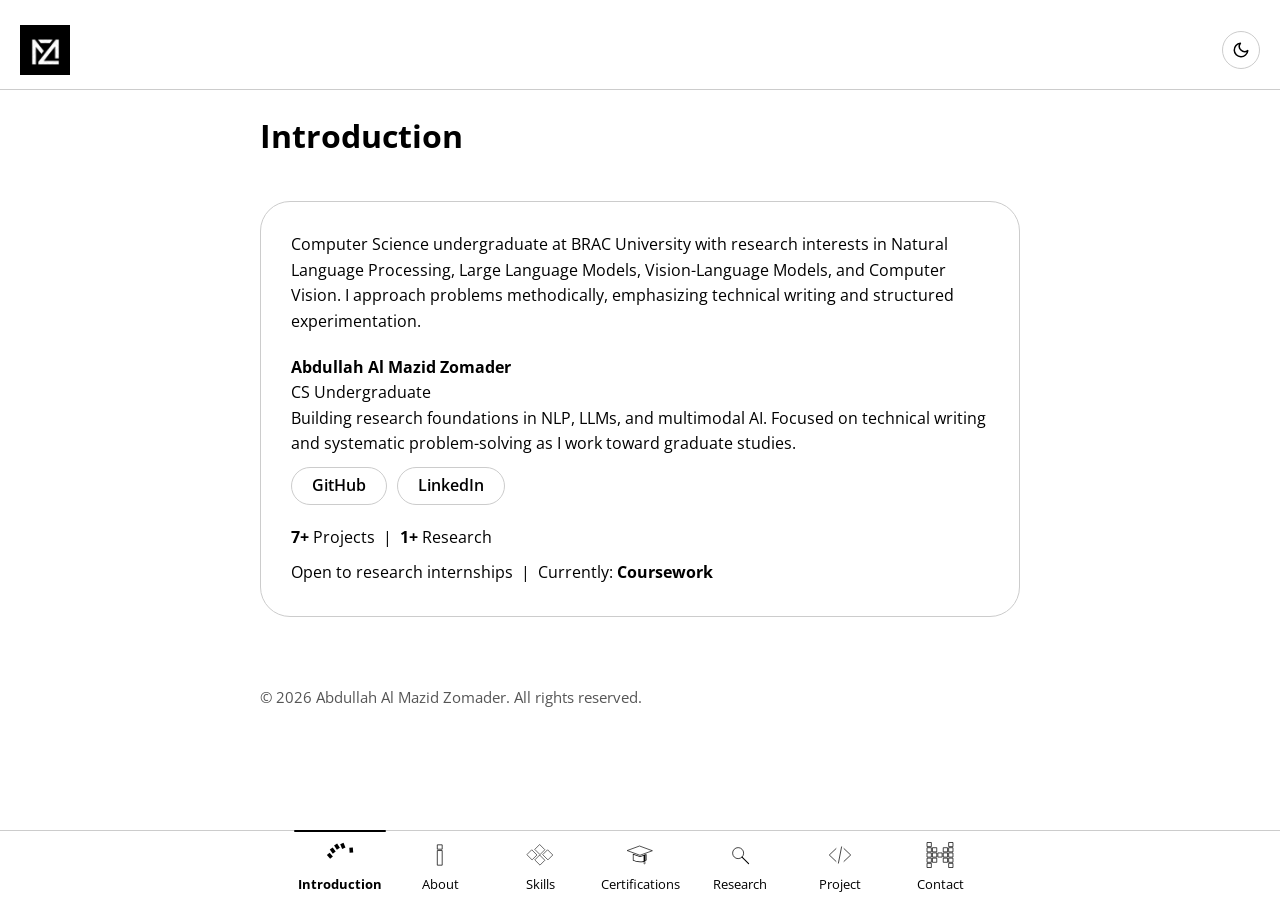
==== commit 8a01dd8f: "feat: dynamic project and research count on intro page" ====
--- a/index.html
+++ b/index.html
@@ -58,7 +58,7 @@
             </div>
 
             <p class="mt-20">
-                <strong>4+</strong> Projects &nbsp;|&nbsp; <strong>Active</strong> Research Focus
+                <strong id="projectCount">…</strong> Projects &nbsp;|&nbsp; <strong id="researchCount">…</strong> Research
             </p>
 
             <p class="mt-10">
